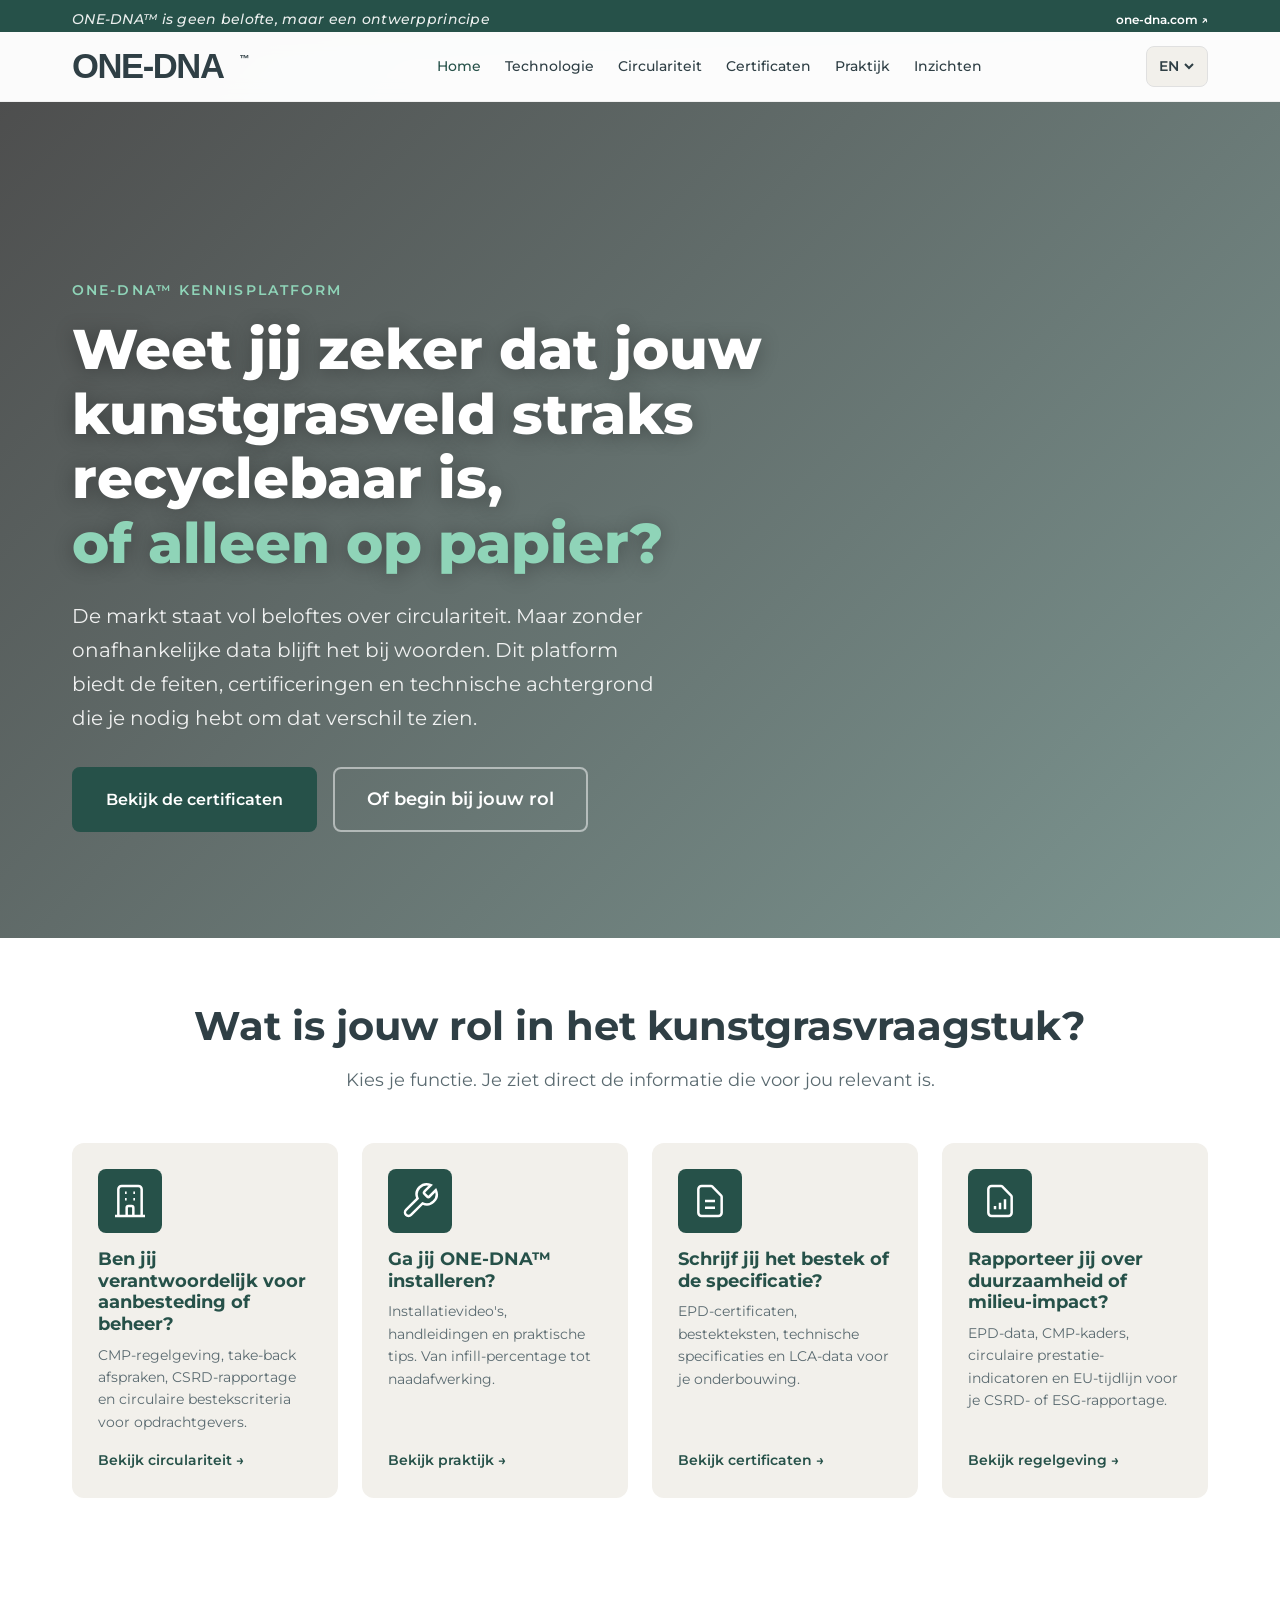
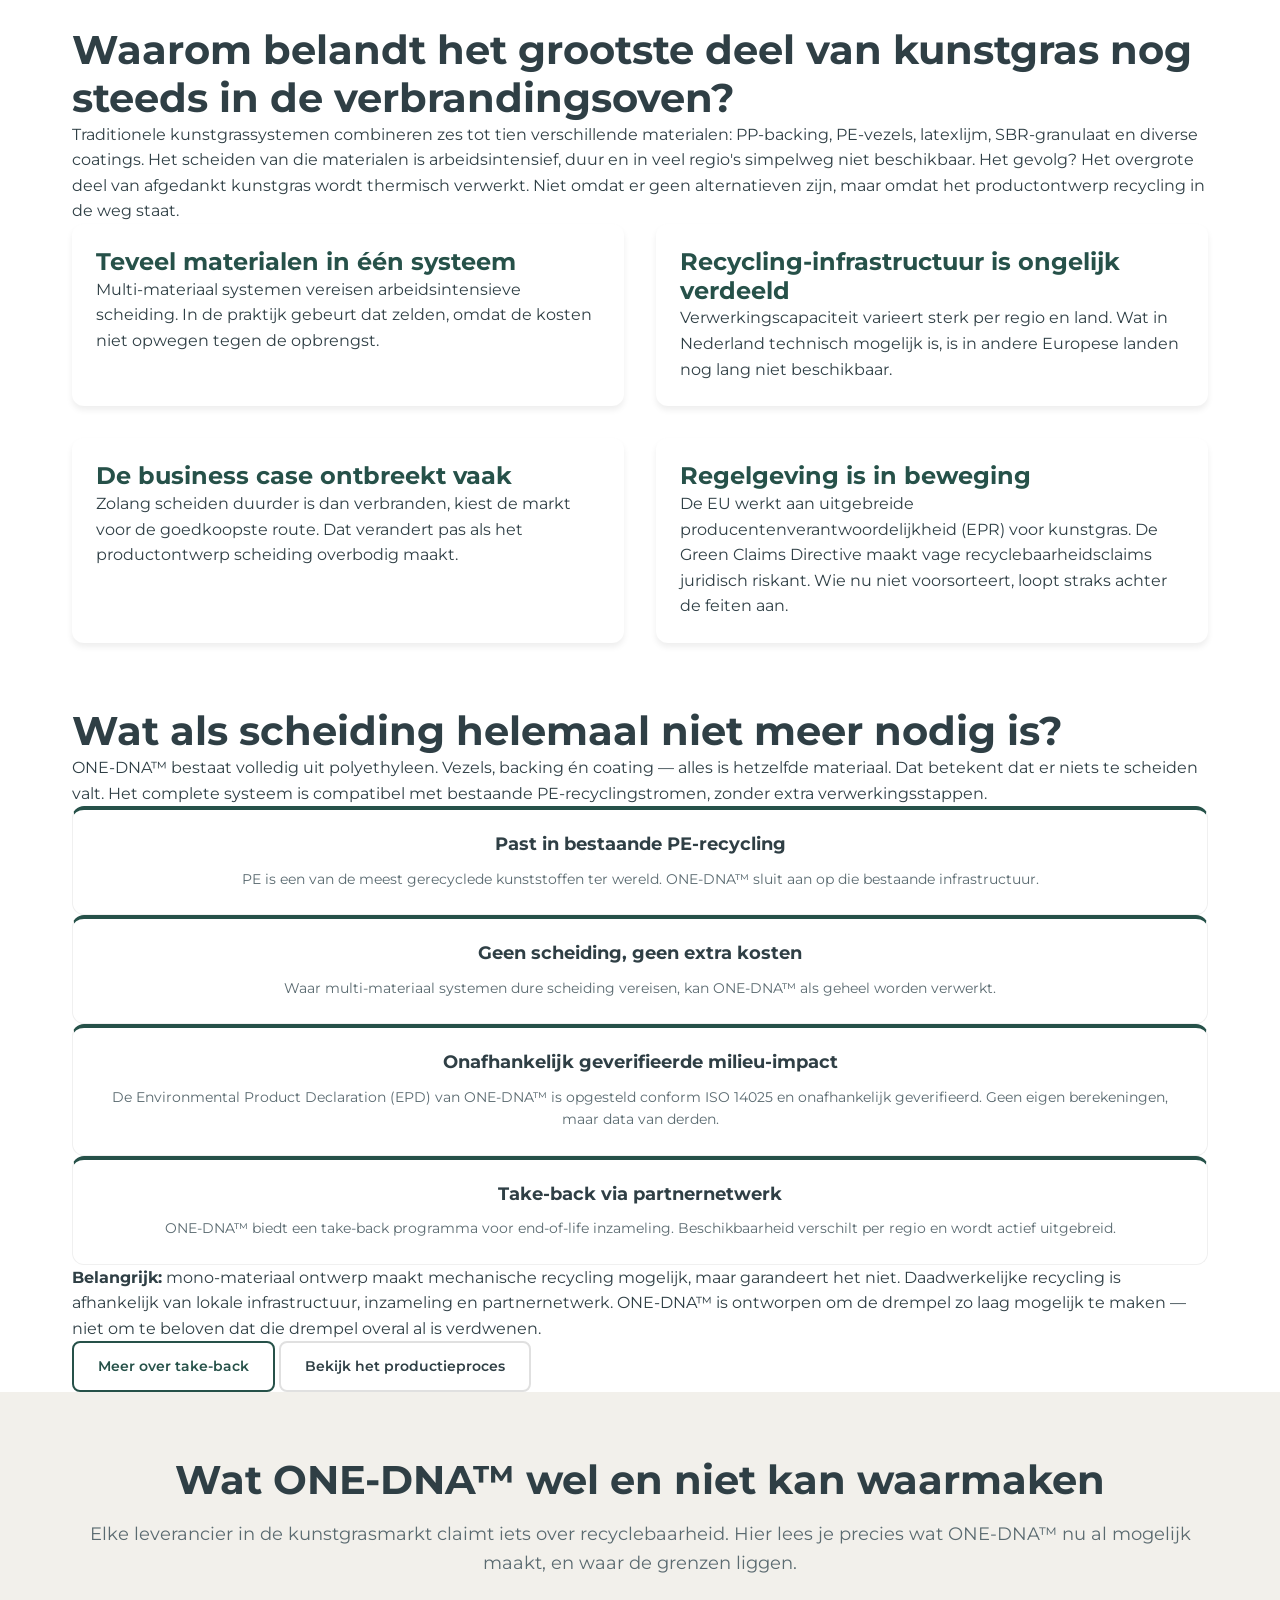
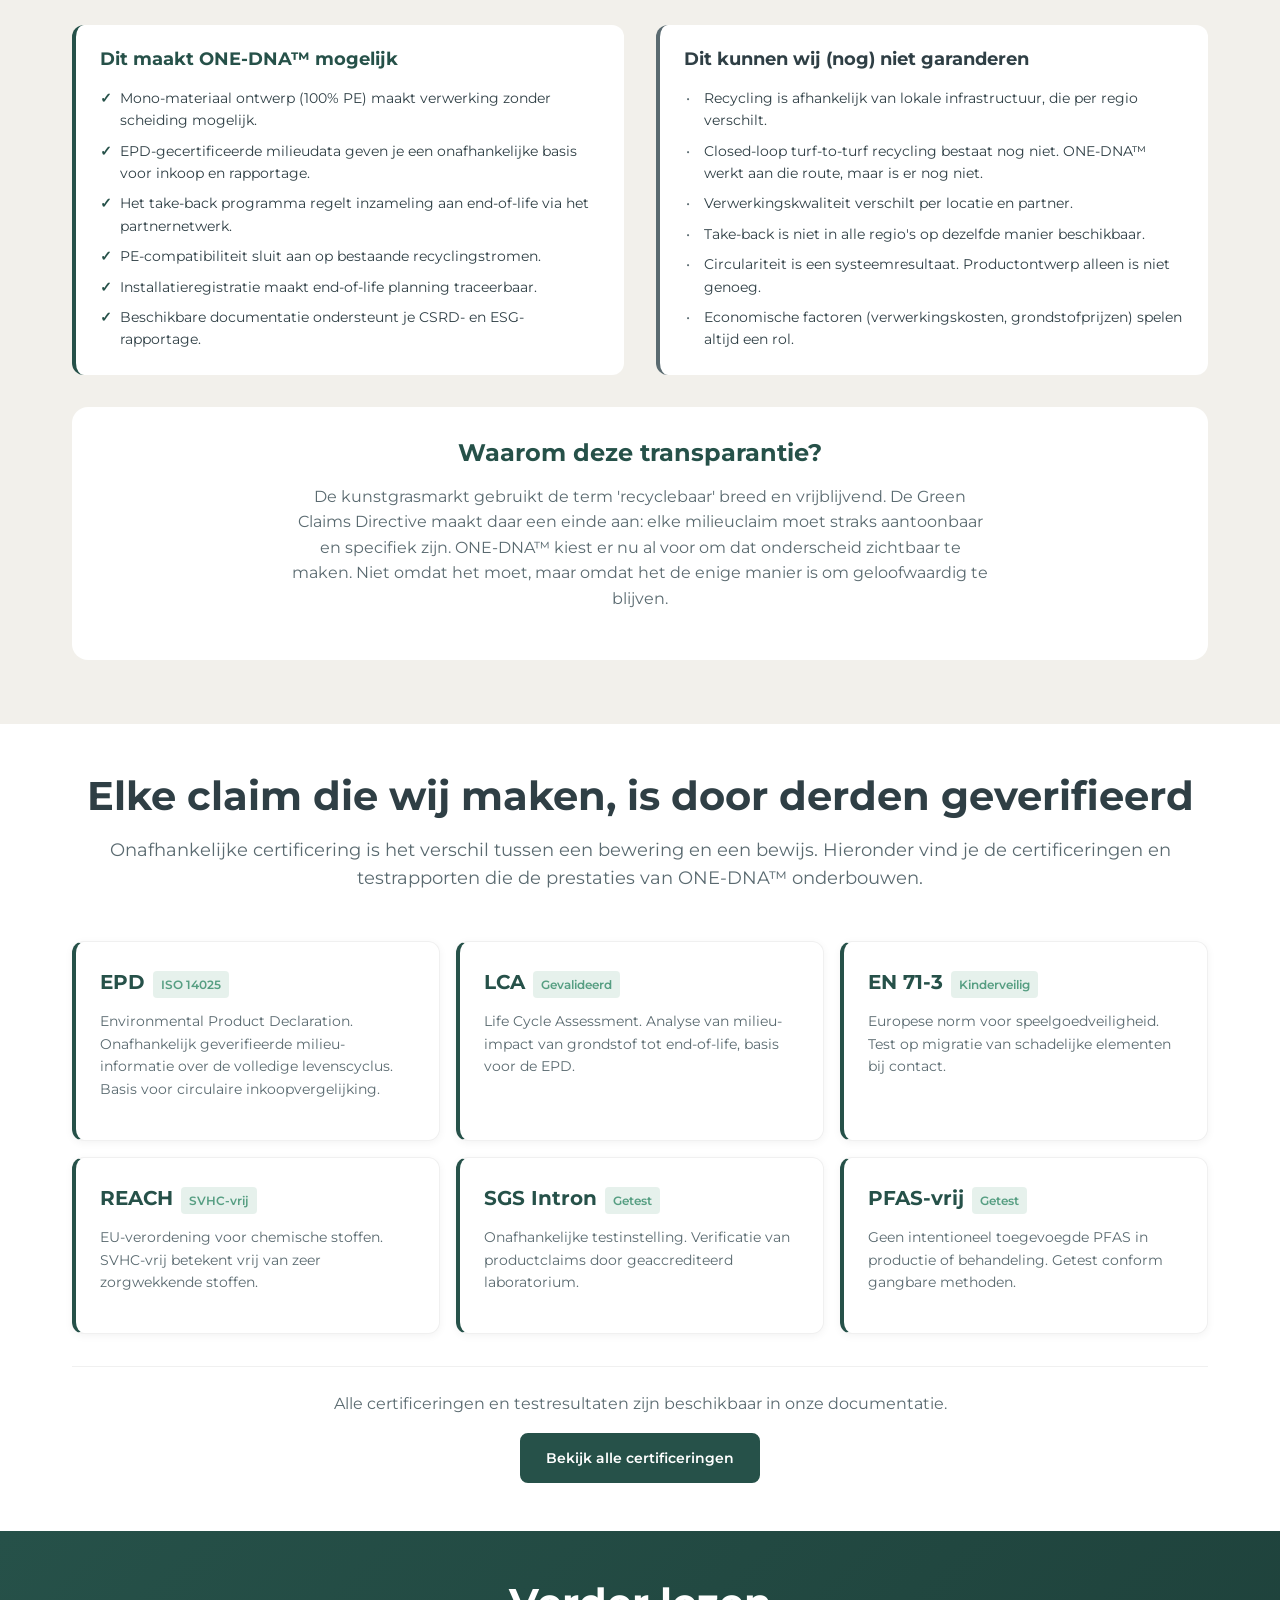
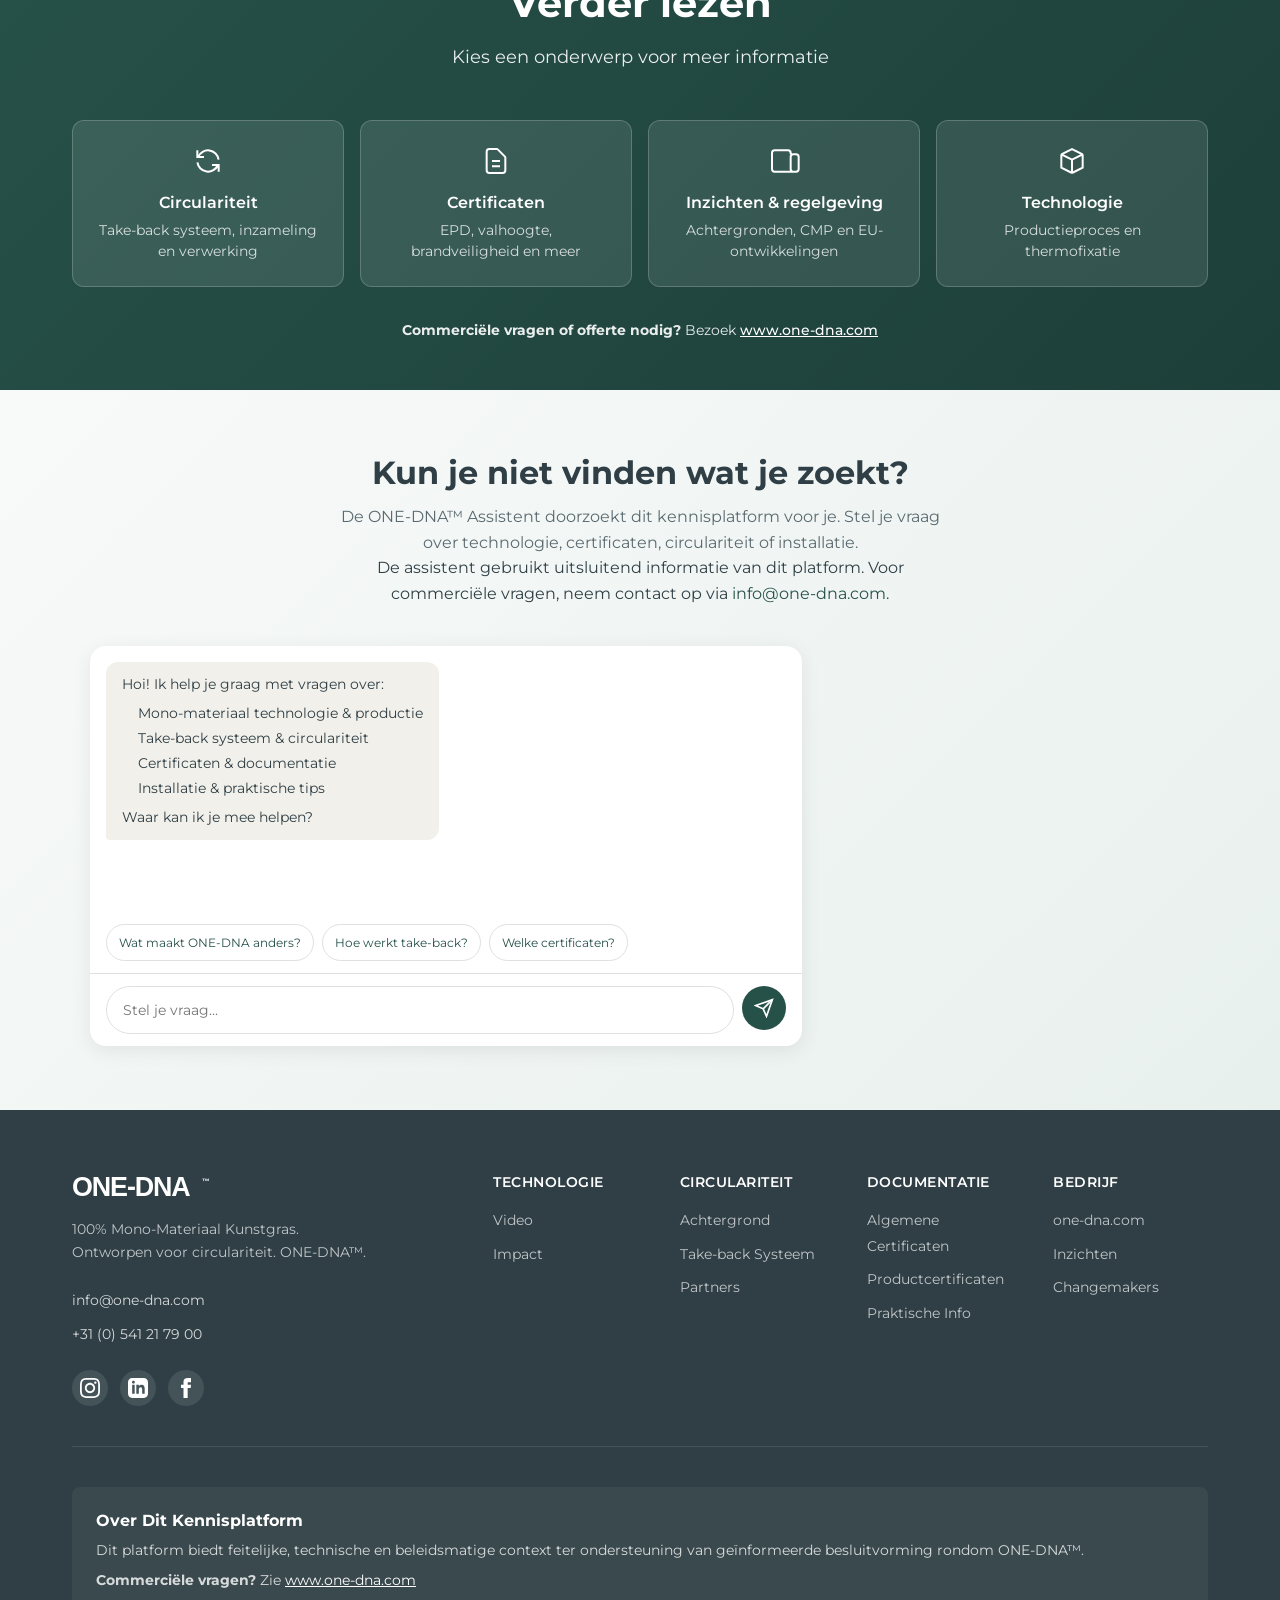
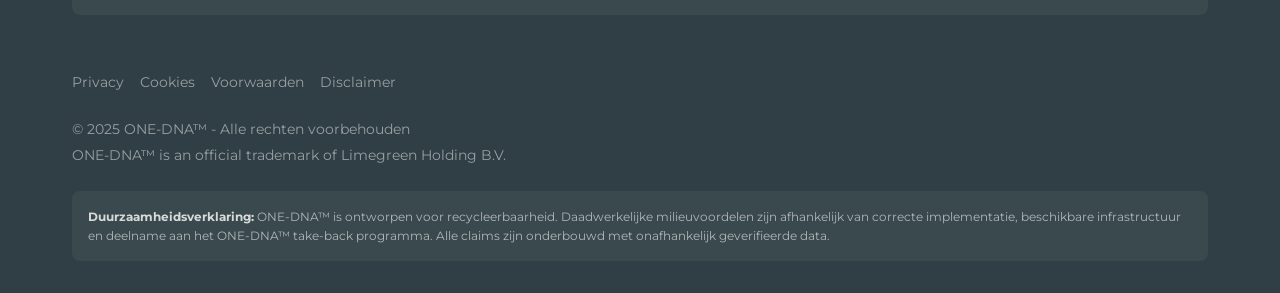
==== index.html @ d6902244 "Complete homepage restructure with Why-How-What flow and copy updates Opdracht 1 - Topbar & Footer: " ====
<!DOCTYPE html>
<html lang="nl">
<head>
    <meta charset="UTF-8">
    <meta name="viewport" content="width=device-width, initial-scale=1.0">

    <!-- Security Headers -->
    <meta http-equiv="X-Content-Type-Options" content="nosniff">
    <meta http-equiv="X-Frame-Options" content="SAMEORIGIN">
    <meta http-equiv="X-XSS-Protection" content="1; mode=block">

    <!-- SEO Meta Tags -->
    <meta name="description" content="Kennisplatform over circulair kunstgras. Feiten over recyclebaarheid, take-back systemen, EPD-certificering en EU-regelgeving voor professionals.">
    <meta name="keywords" content="ONE-DNA, kunstgras recycling, mono-materiaal, circulaire economie, EPD certificering, take-back systeem, kunstgras end-of-life, CSRD rapportage">
    <meta name="author" content="ONE-DNA™">
    <meta name="robots" content="index, follow">

    <!-- Canonical & Language -->
    <link rel="canonical" href="https://support.one-dna.com/">
    <link rel="alternate" href="https://www.one-dna.com" hreflang="x-default">
    <link rel="alternate" hreflang="nl" href="https://support.one-dna.com/">

    <title>ONE-DNA™ Kennisplatform | Feiten over circulair kunstgras</title>

    <!-- Open Graph -->
    <meta property="og:type" content="website">
    <meta property="og:url" content="https://support.one-dna.com/">
    <meta property="og:title" content="ONE-DNA™ Kennisplatform | Feiten over circulair kunstgras">
    <meta property="og:description" content="Weet jij zeker dat jouw kunstgrasveld straks recyclebaar is? Feiten, certificeringen en technische achtergrond voor professionals.">
    <meta property="og:site_name" content="ONE-DNA™ Kennisplatform">

    <!-- Fonts -->
    <link rel="preconnect" href="https://fonts.googleapis.com">
    <link rel="preconnect" href="https://fonts.gstatic.com" crossorigin>
    <link href="https://fonts.googleapis.com/css2?family=Montserrat:wght@400;500;600;700;800&display=swap" rel="stylesheet">

    <!-- Styles -->
    <link rel="stylesheet" href="css/style.css">

    <!-- Schema.org - Knowledge Platform -->
    <script type="application/ld+json">
    {
        "@context": "https://schema.org",
        "@type": "WebSite",
        "name": "ONE-DNA™ Kennisplatform",
        "alternateName": "ONE-DNA Knowledge Platform",
        "url": "https://support.one-dna.com",
        "description": "Kennisplatform over circulair kunstgras. Feiten over recyclebaarheid, take-back en certificering voor professionals.",
        "publisher": {
            "@type": "Organization",
            "name": "ONE-DNA™",
            "url": "https://www.one-dna.com"
        }
    }
    </script>
</head>
<body>
    <!-- Skip Link -->
    <a href="#main-content" class="skip-link">Ga naar hoofdinhoud</a>

    <!-- Top Bar - Brand Statement -->
    <div class="top-bar">
        <div class="container">
            <div class="top-bar__items">
                <span class="top-bar__item top-bar__item--statement">ONE-DNA™ is geen belofte, maar een ontwerpprincipe</span>
            </div>
            <div class="top-bar__contact">
                <a href="https://www.one-dna.com" target="_blank" rel="noopener">one-dna.com ↗</a>
            </div>
        </div>
    </div>

    <!-- Header -->
    <header class="header" role="banner">
        <nav class="nav container" role="navigation" aria-label="Hoofdnavigatie">
            <div class="nav__logo">
                <a href="index.html" class="logo-link" title="ONE-DNA™ Home">
                    <img src="assets/images/one-dna-logo-dark.svg" alt="ONE-DNA™" class="logo-img" width="160" height="36">
                </a>
            </div>

            <ul class="nav__menu" id="main-nav">
                <li class="nav__item">
                    <a href="index.html" class="nav__link active">Home</a>
                </li>
                <li class="nav__item">
                    <a href="products.html" class="nav__link">Technologie</a>
                </li>
                <li class="nav__item nav__item--dropdown">
                    <a href="circularity.html" class="nav__link">Circulariteit</a>
                    <div class="nav__dropdown">
                        <a href="circularity.html#context" class="nav__dropdown-item">Achtergrond</a>
                        <a href="circularity.html#take-back" class="nav__dropdown-item">Take-back Systeem</a>
                        <a href="circularity.html#partners" class="nav__dropdown-item">Partners</a>
                    </div>
                </li>
                <li class="nav__item nav__item--dropdown">
                    <a href="documentation.html" class="nav__link">Certificaten</a>
                    <div class="nav__dropdown">
                        <a href="documentation.html#algemeen" class="nav__dropdown-item">Algemene Certificaten</a>
                        <a href="documentation.html#product" class="nav__dropdown-item">Productcertificaten</a>
                    </div>
                </li>
                <li class="nav__item">
                    <a href="praktijk.html" class="nav__link">Praktijk</a>
                </li>
                <li class="nav__item">
                    <a href="blog.html" class="nav__link">Inzichten</a>
                </li>
            </ul>

            <div class="nav__actions">
                <div class="lang-dropdown">
                    <button class="lang-toggle" onclick="toggleLangDropdown()" aria-label="Kies taal" aria-expanded="false">
                        <span id="currentLang">NL</span>
                        <svg width="12" height="12" viewBox="0 0 12 12" aria-hidden="true">
                            <path d="M2 4L6 8L10 4" stroke="currentColor" stroke-width="2" fill="none"/>
                        </svg>
                    </button>
                    <div class="lang-menu" role="menu">
                        <button onclick="changeLanguage('nl')" role="menuitem">Nederlands</button>
                        <button onclick="changeLanguage('en')" role="menuitem">English</button>
                        <button onclick="changeLanguage('de')" role="menuitem">Deutsch</button>
                    </div>
                </div>
                <button class="nav__toggle" onclick="toggleMobileMenu()" aria-label="Menu openen">
                    <span></span><span></span><span></span>
                </button>
            </div>
        </nav>
    </header>

    <!-- Mobile Navigation -->
    <div class="mobile-nav" id="mobile-nav" aria-hidden="true">
        <div class="mobile-nav__content">
            <ul class="mobile-nav__menu">
                <li><a href="index.html">Home</a></li>
                <li><a href="products.html">Technologie</a></li>
                <li class="mobile-nav__group">
                    <span class="mobile-nav__label">Circulariteit</span>
                    <ul>
                        <li><a href="circularity.html#context">Achtergrond</a></li>
                        <li><a href="circularity.html#take-back">Take-back Systeem</a></li>
                        <li><a href="circularity.html#partners">Partners</a></li>
                    </ul>
                </li>
                <li class="mobile-nav__group">
                    <span class="mobile-nav__label">Certificaten</span>
                    <ul>
                        <li><a href="documentation.html#algemeen">Algemene Certificaten</a></li>
                        <li><a href="documentation.html#product">Productcertificaten</a></li>
                    </ul>
                </li>
                <li><a href="praktijk.html">Praktijk</a></li>
                <li><a href="blog.html">Inzichten</a></li>
            </ul>
            <div class="mobile-nav__cta">
                <a href="https://www.one-dna.com" target="_blank" rel="noopener" class="btn btn-secondary btn-block">Commerciële site ↗</a>
            </div>
        </div>
    </div>

    <main id="main-content" role="main">

        <!-- 1. HERO: Probleemstelling en urgentie -->
        <section class="video-hero" aria-labelledby="hero-title">
            <div class="video-hero__background">
                <video id="heroVideo" autoplay muted loop playsinline preload="auto" class="video-hero__video" poster="https://air-prod.imgix.net/0e646998-67b3-427c-9cbc-d44126286c38/thumbnail.jpg">
                    <source src="assets/video/header-video.mp4" type="video/mp4">
                </video>
                <div class="video-hero__overlay"></div>
            </div>
            <div class="container">
                <div class="video-hero__content">
                    <p class="video-hero__overtitle">ONE-DNA™ Kennisplatform</p>
                    <h1 id="hero-title" class="video-hero__title">
                        Weet jij zeker dat jouw kunstgrasveld straks recyclebaar is,<br>
                        <span class="highlight">of alleen op papier?</span>
                    </h1>
                    <p class="video-hero__lead">
                        De markt staat vol beloftes over circulariteit. Maar zonder onafhankelijke data blijft het bij woorden.
                        Dit platform biedt de feiten, certificeringen en technische achtergrond die je nodig hebt om dat verschil te zien.
                    </p>
                    <div class="video-hero__cta">
                        <a href="documentation.html" class="btn btn-primary btn-lg">Bekijk de certificaten</a>
                        <a href="#roles" class="btn btn-outline-light btn-lg">Of begin bij jouw rol</a>
                    </div>
                </div>
            </div>
        </section>

        <!-- 2. ROLKEUZE: Herkenning -->
        <section class="start-here-section" id="roles" aria-labelledby="roles-title">
            <div class="container">
                <h2 id="roles-title" class="section-title">Wat is jouw rol in het kunstgrasvraagstuk?</h2>
                <p class="section-subtitle">Kies je functie. Je ziet direct de informatie die voor jou relevant is.</p>

                <div class="start-here-grid">
                    <a href="circularity.html" class="start-here-card">
                        <div class="start-here-card__icon">
                            <svg width="40" height="40" viewBox="0 0 24 24" fill="none" stroke="currentColor" stroke-width="1.5">
                                <path d="M19 21V5a2 2 0 00-2-2H7a2 2 0 00-2 2v16m14 0h2m-2 0h-5m-9 0H3m2 0h5M9 7h1m-1 4h1m4-4h1m-1 4h1m-5 10v-5a1 1 0 011-1h2a1 1 0 011 1v5m-4 0h4"/>
                            </svg>
                        </div>
                        <h3>Ben jij verantwoordelijk voor aanbesteding of beheer?</h3>
                        <p>CMP-regelgeving, take-back afspraken, CSRD-rapportage en circulaire bestekscriteria voor opdrachtgevers.</p>
                        <span class="start-here-card__link">Bekijk circulariteit →</span>
                    </a>

                    <a href="praktijk.html" class="start-here-card">
                        <div class="start-here-card__icon">
                            <svg width="40" height="40" viewBox="0 0 24 24" fill="none" stroke="currentColor" stroke-width="1.5">
                                <path d="M14.7 6.3a1 1 0 000 1.4l1.6 1.6a1 1 0 001.4 0l3.77-3.77a6 6 0 01-7.94 7.94l-6.91 6.91a2.12 2.12 0 01-3-3l6.91-6.91a6 6 0 017.94-7.94l-3.76 3.76z"/>
                            </svg>
                        </div>
                        <h3>Ga jij ONE-DNA™ installeren?</h3>
                        <p>Installatievideo's, handleidingen en praktische tips. Van infill-percentage tot naadafwerking.</p>
                        <span class="start-here-card__link">Bekijk praktijk →</span>
                    </a>

                    <a href="documentation.html" class="start-here-card">
                        <div class="start-here-card__icon">
                            <svg width="40" height="40" viewBox="0 0 24 24" fill="none" stroke="currentColor" stroke-width="1.5">
                                <path d="M9 12h6m-6 4h6m2 5H7a2 2 0 01-2-2V5a2 2 0 012-2h5.586a1 1 0 01.707.293l5.414 5.414a1 1 0 01.293.707V19a2 2 0 01-2 2z"/>
                            </svg>
                        </div>
                        <h3>Schrijf jij het bestek of de specificatie?</h3>
                        <p>EPD-certificaten, bestekteksten, technische specificaties en LCA-data voor je onderbouwing.</p>
                        <span class="start-here-card__link">Bekijk certificaten →</span>
                    </a>

                    <a href="blog.html#cmp" class="start-here-card">
                        <div class="start-here-card__icon">
                            <svg width="40" height="40" viewBox="0 0 24 24" fill="none" stroke="currentColor" stroke-width="1.5">
                                <path d="M9 17v-2m3 2v-4m3 4v-6m2 10H7a2 2 0 01-2-2V5a2 2 0 012-2h5.586a1 1 0 01.707.293l5.414 5.414a1 1 0 01.293.707V19a2 2 0 01-2 2z"/>
                            </svg>
                        </div>
                        <h3>Rapporteer jij over duurzaamheid of milieu-impact?</h3>
                        <p>EPD-data, CMP-kaders, circulaire prestatie-indicatoren en EU-tijdlijn voor je CSRD- of ESG-rapportage.</p>
                        <span class="start-here-card__link">Bekijk regelgeving →</span>
                    </a>
                </div>
            </div>
        </section>

        <!-- 3. PROBLEEM: Waarom recyclebaarheid complex is -->
        <section id="problem" class="complexity-section" aria-labelledby="problem-title">
            <div class="container">
                <div class="complexity-section__intro">
                    <h2 id="problem-title">Waarom belandt het grootste deel van kunstgras nog steeds in de verbrandingsoven?</h2>
                    <p class="complexity-section__lead">
                        Traditionele kunstgrassystemen combineren zes tot tien verschillende materialen: PP-backing, PE-vezels,
                        latexlijm, SBR-granulaat en diverse coatings. Het scheiden van die materialen is arbeidsintensief, duur
                        en in veel regio's simpelweg niet beschikbaar. Het gevolg? Het overgrote deel van afgedankt kunstgras
                        wordt thermisch verwerkt. Niet omdat er geen alternatieven zijn, maar omdat het productontwerp recycling in de weg staat.
                    </p>
                </div>

                <div class="complexity-section__grid">
                    <div class="complexity-card">
                        <h3>Teveel materialen in één systeem</h3>
                        <p>Multi-materiaal systemen vereisen arbeidsintensieve scheiding. In de praktijk gebeurt dat zelden, omdat de kosten niet opwegen tegen de opbrengst.</p>
                    </div>

                    <div class="complexity-card">
                        <h3>Recycling-infrastructuur is ongelijk verdeeld</h3>
                        <p>Verwerkingscapaciteit varieert sterk per regio en land. Wat in Nederland technisch mogelijk is, is in andere Europese landen nog lang niet beschikbaar.</p>
                    </div>

                    <div class="complexity-card">
                        <h3>De business case ontbreekt vaak</h3>
                        <p>Zolang scheiden duurder is dan verbranden, kiest de markt voor de goedkoopste route. Dat verandert pas als het productontwerp scheiding overbodig maakt.</p>
                    </div>

                    <div class="complexity-card">
                        <h3>Regelgeving is in beweging</h3>
                        <p>De EU werkt aan uitgebreide producentenverantwoordelijkheid (EPR) voor kunstgras. De Green Claims Directive maakt vage recyclebaarheids­claims juridisch riskant. Wie nu niet voorsorteert, loopt straks achter de feiten aan.</p>
                    </div>
                </div>
            </div>
        </section>

        <!-- 4. OPLOSSING: Mono-materiaal -->
        <section id="solution" class="solution-section" aria-labelledby="solution-title">
            <div class="container">
                <div class="solution-section__intro">
                    <h2 id="solution-title">Wat als scheiding helemaal niet meer nodig is?</h2>
                    <p class="solution-section__lead">
                        ONE-DNA™ bestaat volledig uit polyethyleen. Vezels, backing én coating — alles is hetzelfde materiaal.
                        Dat betekent dat er niets te scheiden valt. Het complete systeem is compatibel met bestaande PE-recyclingstromen,
                        zonder extra verwerkingsstappen.
                    </p>
                </div>

                <div class="solution-section__grid">
                    <div class="solution-card">
                        <h3>Past in bestaande PE-recycling</h3>
                        <p>PE is een van de meest gerecyclede kunststoffen ter wereld. ONE-DNA™ sluit aan op die bestaande infrastructuur.</p>
                    </div>

                    <div class="solution-card">
                        <h3>Geen scheiding, geen extra kosten</h3>
                        <p>Waar multi-materiaal systemen dure scheiding vereisen, kan ONE-DNA™ als geheel worden verwerkt.</p>
                    </div>

                    <div class="solution-card">
                        <h3>Onafhankelijk geverifieerde milieu-impact</h3>
                        <p>De Environmental Product Declaration (EPD) van ONE-DNA™ is opgesteld conform ISO 14025 en onafhankelijk geverifieerd. Geen eigen berekeningen, maar data van derden.</p>
                    </div>

                    <div class="solution-card">
                        <h3>Take-back via partnernetwerk</h3>
                        <p>ONE-DNA™ biedt een take-back programma voor end-of-life inzameling. Beschikbaarheid verschilt per regio en wordt actief uitgebreid.</p>
                    </div>
                </div>

                <div class="solution-section__note">
                    <p>
                        <strong>Belangrijk:</strong> mono-materiaal ontwerp maakt mechanische recycling mogelijk, maar garandeert het niet.
                        Daadwerkelijke recycling is afhankelijk van lokale infrastructuur, inzameling en partnernetwerk. ONE-DNA™ is ontworpen
                        om de drempel zo laag mogelijk te maken — niet om te beloven dat die drempel overal al is verdwenen.
                    </p>
                </div>

                <div class="solution-section__cta">
                    <a href="circularity.html" class="btn btn-secondary">Meer over take-back</a>
                    <a href="products.html" class="btn btn-outline">Bekijk het productieproces</a>
                </div>
            </div>
        </section>

        <!-- 5. TRANSPARANTIE: Wat wel en niet kan -->
        <section class="evidence-section" aria-labelledby="evidence-title">
            <div class="container">
                <h2 id="evidence-title" class="section-title">Wat ONE-DNA™ wel en niet kan waarmaken</h2>
                <p class="section-subtitle">Elke leverancier in de kunstgrasmarkt claimt iets over recyclebaarheid. Hier lees je precies wat ONE-DNA™ nu al mogelijk maakt, en waar de grenzen liggen.</p>

                <div class="evidence-grid">
                    <div class="evidence-card evidence-card--enables">
                        <h3>Dit maakt ONE-DNA™ mogelijk</h3>
                        <ul>
                            <li>Mono-materiaal ontwerp (100% PE) maakt verwerking zonder scheiding mogelijk.</li>
                            <li>EPD-gecertificeerde milieudata geven je een onafhankelijke basis voor inkoop en rapportage.</li>
                            <li>Het take-back programma regelt inzameling aan end-of-life via het partnernetwerk.</li>
                            <li>PE-compatibiliteit sluit aan op bestaande recyclingstromen.</li>
                            <li>Installatieregistratie maakt end-of-life planning traceerbaar.</li>
                            <li>Beschikbare documentatie ondersteunt je CSRD- en ESG-rapportage.</li>
                        </ul>
                    </div>

                    <div class="evidence-card evidence-card--limitations">
                        <h3>Dit kunnen wij (nog) niet garanderen</h3>
                        <ul>
                            <li>Recycling is afhankelijk van lokale infrastructuur, die per regio verschilt.</li>
                            <li>Closed-loop turf-to-turf recycling bestaat nog niet. ONE-DNA™ werkt aan die route, maar is er nog niet.</li>
                            <li>Verwerkingskwaliteit verschilt per locatie en partner.</li>
                            <li>Take-back is niet in alle regio's op dezelfde manier beschikbaar.</li>
                            <li>Circulariteit is een systeemresultaat. Productontwerp alleen is niet genoeg.</li>
                            <li>Economische factoren (verwerkingskosten, grondstofprijzen) spelen altijd een rol.</li>
                        </ul>
                    </div>
                </div>

                <div class="evidence-statement">
                    <h3>Waarom deze transparantie?</h3>
                    <p>
                        De kunstgrasmarkt gebruikt de term 'recyclebaar' breed en vrijblijvend. De Green Claims Directive maakt daar een einde aan:
                        elke milieuclaim moet straks aantoonbaar en specifiek zijn. ONE-DNA™ kiest er nu al voor om dat onderscheid zichtbaar te maken.
                        Niet omdat het moet, maar omdat het de enige manier is om geloofwaardig te blijven.
                    </p>
                </div>
            </div>
        </section>

        <!-- 6. CERTIFICERINGEN: Bewijs -->
        <section class="certs-section" id="certificering">
            <div class="container">
                <h2 class="section-title">Elke claim die wij maken, is door derden geverifieerd</h2>
                <p class="section-subtitle">Onafhankelijke certificering is het verschil tussen een bewering en een bewijs. Hieronder vind je de certificeringen en testrapporten die de prestaties van ONE-DNA™ onderbouwen.</p>

                <div class="certs-cards">
                    <div class="cert-card">
                        <div class="cert-card__header">
                            <strong class="cert-card__title">EPD</strong>
                            <span class="cert-card__standard">ISO 14025</span>
                        </div>
                        <p class="cert-card__description">
                            Environmental Product Declaration. Onafhankelijk geverifieerde milieu-informatie over de volledige levenscyclus. Basis voor circulaire inkoopvergelijking.
                        </p>
                    </div>

                    <div class="cert-card">
                        <div class="cert-card__header">
                            <strong class="cert-card__title">LCA</strong>
                            <span class="cert-card__standard">Gevalideerd</span>
                        </div>
                        <p class="cert-card__description">
                            Life Cycle Assessment. Analyse van milieu-impact van grondstof tot end-of-life, basis voor de EPD.
                        </p>
                    </div>

                    <div class="cert-card">
                        <div class="cert-card__header">
                            <strong class="cert-card__title">EN 71-3</strong>
                            <span class="cert-card__standard">Kinderveilig</span>
                        </div>
                        <p class="cert-card__description">
                            Europese norm voor speelgoedveiligheid. Test op migratie van schadelijke elementen bij contact.
                        </p>
                    </div>

                    <div class="cert-card">
                        <div class="cert-card__header">
                            <strong class="cert-card__title">REACH</strong>
                            <span class="cert-card__standard">SVHC-vrij</span>
                        </div>
                        <p class="cert-card__description">
                            EU-verordening voor chemische stoffen. SVHC-vrij betekent vrij van zeer zorgwekkende stoffen.
                        </p>
                    </div>

                    <div class="cert-card">
                        <div class="cert-card__header">
                            <strong class="cert-card__title">SGS Intron</strong>
                            <span class="cert-card__standard">Getest</span>
                        </div>
                        <p class="cert-card__description">
                            Onafhankelijke testinstelling. Verificatie van productclaims door geaccrediteerd laboratorium.
                        </p>
                    </div>

                    <div class="cert-card">
                        <div class="cert-card__header">
                            <strong class="cert-card__title">PFAS-vrij</strong>
                            <span class="cert-card__standard">Getest</span>
                        </div>
                        <p class="cert-card__description">
                            Geen intentioneel toegevoegde PFAS in productie of behandeling. Getest conform gangbare methoden.
                        </p>
                    </div>
                </div>

                <div class="certs-cta">
                    <p>Alle certificeringen en testresultaten zijn beschikbaar in onze documentatie.</p>
                    <a href="documentation.html" class="btn btn-primary">Bekijk alle certificeringen</a>
                </div>
            </div>
        </section>

        <!-- 7. VERDIEPING -->
        <section class="explore-section" aria-labelledby="explore-title">
            <div class="container">
                <h2 id="explore-title" class="section-title">Verder lezen</h2>
                <p class="section-subtitle">Kies een onderwerp voor meer informatie</p>

                <div class="explore-grid">
                    <a href="circularity.html" class="explore-card">
                        <div class="explore-card__icon">
                            <svg width="32" height="32" viewBox="0 0 24 24" fill="none" stroke="currentColor" stroke-width="1.5">
                                <path d="M4 4v5h.582m15.356 2A8.001 8.001 0 004.582 9m0 0H9m11 11v-5h-.581m0 0a8.003 8.003 0 01-15.357-2m15.357 2H15"/>
                            </svg>
                        </div>
                        <h3>Circulariteit</h3>
                        <p>Take-back systeem, inzameling en verwerking</p>
                    </a>

                    <a href="documentation.html" class="explore-card">
                        <div class="explore-card__icon">
                            <svg width="32" height="32" viewBox="0 0 24 24" fill="none" stroke="currentColor" stroke-width="1.5">
                                <path d="M9 12h6m-6 4h6m2 5H7a2 2 0 01-2-2V5a2 2 0 012-2h5.586a1 1 0 01.707.293l5.414 5.414a1 1 0 01.293.707V19a2 2 0 01-2 2z"/>
                            </svg>
                        </div>
                        <h3>Certificaten</h3>
                        <p>EPD, valhoogte, brandveiligheid en meer</p>
                    </a>

                    <a href="blog.html" class="explore-card">
                        <div class="explore-card__icon">
                            <svg width="32" height="32" viewBox="0 0 24 24" fill="none" stroke="currentColor" stroke-width="1.5">
                                <path d="M19 20H5a2 2 0 01-2-2V6a2 2 0 012-2h10a2 2 0 012 2v1m2 13a2 2 0 01-2-2V9a2 2 0 012-2h2a2 2 0 012 2v9a2 2 0 01-2 2h-2z"/>
                            </svg>
                        </div>
                        <h3>Inzichten & regelgeving</h3>
                        <p>Achtergronden, CMP en EU-ontwikkelingen</p>
                    </a>

                    <a href="products.html" class="explore-card">
                        <div class="explore-card__icon">
                            <svg width="32" height="32" viewBox="0 0 24 24" fill="none" stroke="currentColor" stroke-width="1.5">
                                <path d="M20 7l-8-4-8 4m16 0l-8 4m8-4v10l-8 4m0-10L4 7m8 4v10M4 7v10l8 4"/>
                            </svg>
                        </div>
                        <h3>Technologie</h3>
                        <p>Productieproces en thermofixatie</p>
                    </a>
                </div>

                <div class="explore-commercial">
                    <p>
                        <strong>Commerciële vragen of offerte nodig?</strong>
                        Bezoek <a href="https://www.one-dna.com" target="_blank" rel="noopener">www.one-dna.com</a>
                    </p>
                </div>
            </div>
        </section>

        <!-- 8. AI ASSISTENT (onderaan) -->
        <section class="chat-section" id="assistant" aria-labelledby="chat-title">
            <div class="container">
                <div class="chat-section__header">
                    <h2 id="chat-title">Kun je niet vinden wat je zoekt?</h2>
                    <p class="chat-section__lead">
                        De ONE-DNA™ Assistent doorzoekt dit kennisplatform voor je.
                        Stel je vraag over technologie, certificaten, circulariteit of installatie.
                    </p>
                    <p class="chat-section__note">
                        De assistent gebruikt uitsluitend informatie van dit platform. Voor commerciële vragen, neem contact op via <a href="mailto:info@one-dna.com">info@one-dna.com</a>.
                    </p>
                </div>

                <div class="chat-inline">
                    <div class="chat-inline__window">
                        <div class="chat-messages" id="chatMessages">
                            <div class="chat-message chat-message--bot">
                                <div class="chat-message__content">
                                    <p>Hoi! Ik help je graag met vragen over:</p>
                                    <ul>
                                        <li>Mono-materiaal technologie & productie</li>
                                        <li>Take-back systeem & circulariteit</li>
                                        <li>Certificaten & documentatie</li>
                                        <li>Installatie & praktische tips</li>
                                    </ul>
                                    <p>Waar kan ik je mee helpen?</p>
                                </div>
                            </div>
                        </div>

                        <div class="chat-suggestions" id="chatSuggestions">
                            <button class="chat-suggestion" onclick="sendSuggestion('Wat maakt ONE-DNA anders dan traditioneel kunstgras?')">Wat maakt ONE-DNA anders?</button>
                            <button class="chat-suggestion" onclick="sendSuggestion('Hoe werkt het take-back systeem?')">Hoe werkt take-back?</button>
                            <button class="chat-suggestion" onclick="sendSuggestion('Welke certificaten zijn beschikbaar?')">Welke certificaten?</button>
                        </div>

                        <form class="chat-input" id="chatForm">
                            <input
                                type="text"
                                id="chatInput"
                                placeholder="Stel je vraag..."
                                autocomplete="off"
                                aria-label="Chat bericht"
                            >
                            <button type="submit" class="chat-input__send" aria-label="Verstuur bericht">
                                <svg width="20" height="20" viewBox="0 0 24 24" fill="none" stroke="currentColor" stroke-width="2">
                                    <line x1="22" y1="2" x2="11" y2="13"/>
                                    <polygon points="22 2 15 22 11 13 2 9 22 2"/>
                                </svg>
                            </button>
                        </form>
                    </div>
                </div>
            </div>
        </section>

    </main>

    <!-- FOOTER -->
    <footer class="footer" role="contentinfo">
        <div class="container">
            <!-- Footer Main -->
            <div class="footer__main">
                <!-- Brand -->
                <div class="footer__brand">
                    <img src="assets/images/one-dna-logo-white.svg" alt="ONE-DNA™" class="footer__logo" width="140" height="32">
                    <p class="footer__tagline">100% Mono-Materiaal Kunstgras.<br>Ontworpen voor circulariteit. ONE-DNA™.</p>

                    <!-- Contact -->
                    <div class="footer__contact">
                        <p><a href="mailto:info@one-dna.com">info@one-dna.com</a></p>
                        <p><a href="tel:+31541217900">+31 (0) 541 21 79 00</a></p>
                    </div>

                    <!-- Social -->
                    <div class="footer__social">
                        <a href="https://www.instagram.com/onednaartificialgrass/" target="_blank" rel="noopener" aria-label="Instagram">
                            <svg width="20" height="20" viewBox="0 0 24 24" fill="currentColor"><path d="M12 2.163c3.204 0 3.584.012 4.85.07 3.252.148 4.771 1.691 4.919 4.919.058 1.265.069 1.645.069 4.849 0 3.205-.012 3.584-.069 4.849-.149 3.225-1.664 4.771-4.919 4.919-1.266.058-1.644.07-4.85.07-3.204 0-3.584-.012-4.849-.07-3.26-.149-4.771-1.699-4.919-4.92-.058-1.265-.07-1.644-.07-4.849 0-3.204.013-3.583.07-4.849.149-3.227 1.664-4.771 4.919-4.919 1.266-.057 1.645-.069 4.849-.069zm0-2.163c-3.259 0-3.667.014-4.947.072-4.358.2-6.78 2.618-6.98 6.98-.059 1.281-.073 1.689-.073 4.948 0 3.259.014 3.668.072 4.948.2 4.358 2.618 6.78 6.98 6.98 1.281.058 1.689.072 4.948.072 3.259 0 3.668-.014 4.948-.072 4.354-.2 6.782-2.618 6.979-6.98.059-1.28.073-1.689.073-4.948 0-3.259-.014-3.667-.072-4.947-.196-4.354-2.617-6.78-6.979-6.98-1.281-.059-1.69-.073-4.949-.073zm0 5.838c-3.403 0-6.162 2.759-6.162 6.162s2.759 6.163 6.162 6.163 6.162-2.759 6.162-6.163c0-3.403-2.759-6.162-6.162-6.162zm0 10.162c-2.209 0-4-1.79-4-4 0-2.209 1.791-4 4-4s4 1.791 4 4c0 2.21-1.791 4-4 4zm6.406-11.845c-.796 0-1.441.645-1.441 1.44s.645 1.44 1.441 1.44c.795 0 1.439-.645 1.439-1.44s-.644-1.44-1.439-1.44z"/></svg>
                        </a>
                        <a href="https://www.linkedin.com/company/onednaartificialgrass/" target="_blank" rel="noopener" aria-label="LinkedIn">
                            <svg width="20" height="20" viewBox="0 0 24 24" fill="currentColor"><path d="M19 0h-14c-2.761 0-5 2.239-5 5v14c0 2.761 2.239 5 5 5h14c2.762 0 5-2.239 5-5v-14c0-2.761-2.238-5-5-5zm-11 19h-3v-11h3v11zm-1.5-12.268c-.966 0-1.75-.79-1.75-1.764s.784-1.764 1.75-1.764 1.75.79 1.75 1.764-.783 1.764-1.75 1.764zm13.5 12.268h-3v-5.604c0-3.368-4-3.113-4 0v5.604h-3v-11h3v1.765c1.396-2.586 7-2.777 7 2.476v6.759z"/></svg>
                        </a>
                        <a href="https://www.facebook.com/ONEDNA.artificialgrass" target="_blank" rel="noopener" aria-label="Facebook">
                            <svg width="20" height="20" viewBox="0 0 24 24" fill="currentColor"><path d="M9 8h-3v4h3v12h5v-12h3.642l.358-4h-4v-1.667c0-.955.192-1.333 1.115-1.333h2.885v-5h-3.808c-3.596 0-5.192 1.583-5.192 4.615v3.385z"/></svg>
                        </a>
                    </div>
                </div>

                <!-- Navigation Columns -->
                <div class="footer__nav">
                    <div class="footer__col">
                        <h4>Technologie</h4>
                        <ul>
                            <li><a href="products.html#video">Video</a></li>
                            <li><a href="products.html#impact">Impact</a></li>
                        </ul>
                    </div>
                    <div class="footer__col">
                        <h4>Circulariteit</h4>
                        <ul>
                            <li><a href="circularity.html#context">Achtergrond</a></li>
                            <li><a href="circularity.html#take-back">Take-back Systeem</a></li>
                            <li><a href="circularity.html#partners">Partners</a></li>
                        </ul>
                    </div>
                    <div class="footer__col">
                        <h4>Documentatie</h4>
                        <ul>
                            <li><a href="documentation.html#algemeen">Algemene Certificaten</a></li>
                            <li><a href="documentation.html#product">Productcertificaten</a></li>
                            <li><a href="praktijk.html">Praktische Info</a></li>
                        </ul>
                    </div>
                    <div class="footer__col">
                        <h4>Bedrijf</h4>
                        <ul>
                            <li><a href="https://www.one-dna.com" target="_blank" rel="noopener">one-dna.com</a></li>
                            <li><a href="blog.html">Inzichten</a></li>
                            <li><a href="https://www.one-dna.com/changemakers" target="_blank" rel="noopener">Changemakers</a></li>
                        </ul>
                    </div>
                </div>
            </div>

            <!-- Knowledge Platform Statement -->
            <div class="footer__platform-statement">
                <h3>Over Dit Kennisplatform</h3>
                <p>
                    Dit platform biedt feitelijke, technische en beleidsmatige context
                    ter ondersteuning van geïnformeerde besluitvorming rondom ONE-DNA™.
                </p>
                <p>
                    <strong>Commerciële vragen?</strong> Zie
                    <a href="https://www.one-dna.com" target="_blank" rel="noopener">www.one-dna.com</a>
                </p>
            </div>

            <!-- Footer Legal -->
            <div class="footer__legal">
                <div class="footer__legal-links">
                    <a href="privacy.html">Privacy</a>
                    <a href="cookies.html">Cookies</a>
                    <a href="terms.html">Voorwaarden</a>
                    <a href="disclaimer.html">Disclaimer</a>
                </div>

                <div class="footer__copyright">
                    <p>&copy; 2025 ONE-DNA™ - Alle rechten voorbehouden</p>
                    <p class="footer__tm">ONE-DNA™ is an official trademark of Limegreen Holding B.V.</p>
                </div>

                <!-- Anti-Greenwashing Notice -->
                <div class="footer__notice">
                    <p>
                        <strong>Duurzaamheidsverklaring:</strong> ONE-DNA™ is ontworpen voor recycleerbaarheid.
                        Daadwerkelijke milieuvoordelen zijn afhankelijk van correcte implementatie, beschikbare
                        infrastructuur en deelname aan het ONE-DNA™ take-back programma. Alle claims zijn
                        onderbouwd met onafhankelijk geverifieerde data.
                    </p>
                </div>
            </div>
        </div>
    </footer>

    <!-- Scripts -->
    <script src="js/translations.js"></script>
    <script src="js/main.js"></script>
    <script src="js/chatbot.js"></script>

    <!-- Video Autoplay Script -->
    <script>
        document.addEventListener('DOMContentLoaded', function() {
            const video = document.getElementById('heroVideo');
            if (video) {
                video.play().catch(function(error) {
                    console.log('Video autoplay blocked:', error);
                });
            }
        });
    </script>
</body>
</html>
---- css/style.css ----
/* ================================
   ONE-DNA™ Knowledge Platform
   Mobile-First CSS
   ================================ */

/* ================================
   CSS Custom Properties
   ================================ */
:root {
    /* Brand Colors - ONE-DNA */
    --color-primary: #265149;
    --color-primary-dark: #1d3f39;
    --color-primary-light: #2d6157;
    --color-secondary: #569e82;
    --color-accent: #50C878;

    /* Neutral Colors */
    --color-dark: #2f3f45;
    --color-text: #2f3f45;
    --color-text-light: #5a6a70;
    --color-text-muted: #7a8a90;
    --color-background: #ffffff;
    --color-background-alt: #f2f0eb;
    --color-background-dark: #1a2a2e;
    --color-border: #e0e0e0;
    --color-border-light: #f0f0f0;

    /* Semantic Colors */
    --color-success: #10b981;
    --color-warning: #f59e0b;
    --color-error: #ef4444;

    /* Typography */
    --font-family: 'Montserrat', -apple-system, BlinkMacSystemFont, 'Segoe UI', Roboto, sans-serif;
    --font-size-xs: 0.75rem;
    --font-size-sm: 0.875rem;
    --font-size-base: 1rem;
    --font-size-lg: 1.125rem;
    --font-size-xl: 1.25rem;
    --font-size-2xl: 1.5rem;
    --font-size-3xl: 2rem;
    --font-size-4xl: 2.5rem;
    --font-size-5xl: 3rem;

    /* Spacing (8px grid) */
    --spacing-1: 0.25rem;
    --spacing-2: 0.5rem;
    --spacing-3: 0.75rem;
    --spacing-4: 1rem;
    --spacing-5: 1.25rem;
    --spacing-6: 1.5rem;
    --spacing-8: 2rem;
    --spacing-10: 2.5rem;
    --spacing-12: 3rem;
    --spacing-16: 4rem;
    --spacing-20: 5rem;
    --spacing-24: 6rem;

    /* Border Radius */
    --radius-sm: 4px;
    --radius-md: 8px;
    --radius-lg: 12px;
    --radius-xl: 16px;
    --radius-2xl: 24px;
    --radius-full: 9999px;

    /* Shadows */
    --shadow-sm: 0 1px 2px rgba(0, 0, 0, 0.05);
    --shadow-md: 0 4px 6px rgba(0, 0, 0, 0.07);
    --shadow-lg: 0 10px 15px rgba(0, 0, 0, 0.1);
    --shadow-xl: 0 20px 25px rgba(0, 0, 0, 0.1);

    /* Transitions */
    --transition-fast: 150ms ease;
    --transition-base: 250ms ease;
    --transition-slow: 350ms ease;

    /* Z-Index Scale */
    --z-dropdown: 100;
    --z-sticky: 200;
    --z-overlay: 300;
    --z-modal: 400;
    --z-toast: 500;

    /* Header Height */
    --header-height: 70px;
}

/* ================================
   CSS Reset
   ================================ */
*, *::before, *::after {
    box-sizing: border-box;
    margin: 0;
    padding: 0;
}

html {
    scroll-behavior: smooth;
    -webkit-text-size-adjust: 100%;
}

body {
    font-family: var(--font-family);
    font-size: var(--font-size-base);
    line-height: 1.6;
    color: var(--color-text);
    background-color: var(--color-background);
    -webkit-font-smoothing: antialiased;
    -moz-osx-font-smoothing: grayscale;
}

img, picture, video, canvas, svg {
    display: block;
    max-width: 100%;
    height: auto;
}

input, button, textarea, select {
    font: inherit;
}

a {
    color: var(--color-primary);
    text-decoration: none;
    transition: color var(--transition-fast);
}

a:hover {
    color: var(--color-primary-dark);
}

ul, ol {
    list-style: none;
}

/* ================================
   Typography - Consistent Brand Headings
   ================================ */
h1, h2, h3, h4, h5, h6 {
    font-family: 'Montserrat', sans-serif;
    font-weight: 800;
    line-height: 1.2;
    color: var(--color-text);
}

h1 {
    font-size: var(--font-size-3xl);
    font-weight: 800;
    color: var(--color-text);
}

h2 {
    font-size: var(--font-size-2xl);
    font-weight: 700;
    color: var(--color-text);
}

h3 {
    font-size: var(--font-size-xl);
    font-weight: 700;
    color: var(--color-primary);
}

h4 {
    font-size: var(--font-size-lg);
    font-weight: 600;
    color: var(--color-text);
}

@media (min-width: 768px) {
    h1 { font-size: var(--font-size-4xl); }
    h2 { font-size: var(--font-size-3xl); }
    h3 { font-size: var(--font-size-2xl); }
}

@media (min-width: 1024px) {
    h1 { font-size: 3.5rem; }
    h2 { font-size: var(--font-size-4xl); }
}

/* Heading highlight spans */
h1 .highlight,
h2 .highlight {
    color: var(--color-primary);
    display: block;
}

.section-title {
    text-align: center;
    margin-bottom: var(--spacing-4);
}

.section-subtitle {
    text-align: center;
    color: var(--color-text-light);
    margin-bottom: var(--spacing-12);
    font-size: var(--font-size-lg);
}

/* ================================
   Layout
   ================================ */
.container {
    width: 100%;
    max-width: 1200px;
    margin: 0 auto;
    padding: 0 var(--spacing-4);
}

@media (min-width: 768px) {
    .container {
        padding: 0 var(--spacing-8);
    }
}

/* ================================
   Buttons
   ================================ */
.btn {
    display: inline-flex;
    align-items: center;
    justify-content: center;
    gap: var(--spacing-2);
    padding: var(--spacing-3) var(--spacing-6);
    border-radius: var(--radius-md);
    font-weight: 600;
    font-size: var(--font-size-sm);
    text-align: center;
    cursor: pointer;
    transition: all var(--transition-fast);
    border: 2px solid transparent;
    text-decoration: none;
}

.btn-primary {
    background-color: var(--color-primary);
    color: white;
    border-color: var(--color-primary);
}

.btn-primary:hover {
    background-color: var(--color-primary-dark);
    border-color: var(--color-primary-dark);
    color: white;
}

.btn-secondary {
    background-color: transparent;
    color: var(--color-primary);
    border-color: var(--color-primary);
}

.btn-secondary:hover {
    background-color: var(--color-primary);
    color: white;
}

.btn-outline {
    background-color: transparent;
    color: var(--color-text);
    border-color: var(--color-border);
}

.btn-outline:hover {
    border-color: var(--color-primary);
    color: var(--color-primary);
}

.btn-lg {
    padding: var(--spacing-4) var(--spacing-8);
    font-size: var(--font-size-base);
}

.btn-sm {
    padding: var(--spacing-2) var(--spacing-4);
    font-size: var(--font-size-xs);
}

.btn-block {
    width: 100%;
}

.btn-text {
    background: none;
    border: none;
    color: var(--color-text-light);
    padding: var(--spacing-2);
}

.btn-text:hover {
    color: var(--color-primary);
}

/* ================================
   Header & Navigation
   ================================ */
.header {
    position: fixed;
    top: 0;
    left: 0;
    right: 0;
    height: var(--header-height);
    background-color: rgba(255, 255, 255, 0.98);
    backdrop-filter: blur(10px);
    z-index: var(--z-sticky);
    border-bottom: 1px solid var(--color-border-light);
    transition: box-shadow var(--transition-base);
}

.header.scrolled {
    box-shadow: var(--shadow-md);
}

.nav {
    display: flex;
    justify-content: space-between;
    align-items: center;
    height: 100%;
}

.nav__logo {
    flex-shrink: 0;
}

.logo-img {
    height: 32px;
    width: auto;
}

@media (min-width: 768px) {
    .logo-img {
        height: 36px;
    }
}

/* Desktop Navigation Menu */
.nav__menu {
    display: none;
    align-items: center;
    gap: var(--spacing-6);
}

@media (min-width: 1024px) {
    .nav__menu {
        display: flex;
    }
}

.nav__item {
    position: relative;
}

.nav__link {
    display: block;
    padding: var(--spacing-2) 0;
    color: var(--color-text);
    font-weight: 500;
    font-size: var(--font-size-sm);
    transition: color var(--transition-fast);
}

.nav__link:hover,
.nav__link.active {
    color: var(--color-primary);
}

/* Navigation Dropdowns */
.nav__item--dropdown {
    position: relative;
}

.nav__dropdown {
    position: absolute;
    top: 100%;
    left: 50%;
    transform: translateX(-50%) translateY(10px);
    min-width: 200px;
    background-color: var(--color-background);
    border: 1px solid var(--color-border-light);
    border-radius: var(--radius-lg);
    box-shadow: var(--shadow-lg);
    padding: var(--spacing-2);
    opacity: 0;
    visibility: hidden;
    transition: all var(--transition-fast);
    z-index: var(--z-dropdown);
}

.nav__item--dropdown:hover .nav__dropdown {
    opacity: 1;
    visibility: visible;
    transform: translateX(-50%) translateY(0);
}

.nav__dropdown-item {
    display: block;
    padding: var(--spacing-3) var(--spacing-4);
    color: var(--color-text);
    font-size: var(--font-size-sm);
    border-radius: var(--radius-md);
    transition: background-color var(--transition-fast);
}

.nav__dropdown-item:hover {
    background-color: var(--color-background-alt);
    color: var(--color-primary);
}

/* Navigation Actions */
.nav__actions {
    display: flex;
    align-items: center;
    gap: var(--spacing-4);
}

.nav__item--cta {
    display: none;
}

@media (min-width: 1024px) {
    .nav__item--cta {
        display: block;
    }
}

/* Language Dropdown */
.lang-dropdown {
    position: relative;
}

.lang-toggle {
    display: flex;
    align-items: center;
    gap: var(--spacing-1);
    padding: var(--spacing-2) var(--spacing-3);
    background-color: var(--color-background-alt);
    border: 1px solid var(--color-border);
    border-radius: var(--radius-md);
    cursor: pointer;
    font-size: var(--font-size-sm);
    font-weight: 600;
    color: var(--color-text);
    transition: all var(--transition-fast);
}

.lang-toggle:hover {
    border-color: var(--color-primary);
    color: var(--color-primary);
}

.lang-toggle svg {
    transition: transform var(--transition-fast);
}

.lang-dropdown.active .lang-toggle svg {
    transform: rotate(180deg);
}

.lang-menu {
    position: absolute;
    top: calc(100% + var(--spacing-2));
    right: 0;
    min-width: 140px;
    background-color: var(--color-background);
    border: 1px solid var(--color-border-light);
    border-radius: var(--radius-md);
    box-shadow: var(--shadow-lg);
    opacity: 0;
    visibility: hidden;
    transform: translateY(-10px);
    transition: all var(--transition-fast);
    z-index: var(--z-dropdown);
}

.lang-dropdown.active .lang-menu {
    opacity: 1;
    visibility: visible;
    transform: translateY(0);
}

.lang-menu button {
    display: block;
    width: 100%;
    padding: var(--spacing-3) var(--spacing-4);
    background: none;
    border: none;
    text-align: left;
    font-size: var(--font-size-sm);
    color: var(--color-text);
    cursor: pointer;
    transition: background-color var(--transition-fast);
}

.lang-menu button:hover {
    background-color: var(--color-background-alt);
    color: var(--color-primary);
}

.lang-menu button:first-child {
    border-radius: var(--radius-md) var(--radius-md) 0 0;
}

.lang-menu button:last-child {
    border-radius: 0 0 var(--radius-md) var(--radius-md);
}

/* Mobile Menu Toggle */
.nav__toggle {
    display: flex;
    flex-direction: column;
    gap: 5px;
    padding: var(--spacing-2);
    background: none;
    border: none;
    cursor: pointer;
}

@media (min-width: 1024px) {
    .nav__toggle {
        display: none;
    }
}

.nav__toggle span {
    display: block;
    width: 24px;
    height: 2px;
    background-color: var(--color-dark);
    transition: all var(--transition-fast);
}

.nav__toggle.active span:nth-child(1) {
    transform: rotate(45deg) translate(5px, 5px);
}

.nav__toggle.active span:nth-child(2) {
    opacity: 0;
}

.nav__toggle.active span:nth-child(3) {
    transform: rotate(-45deg) translate(5px, -5px);
}

/* Mobile Navigation Overlay */
.mobile-nav {
    position: fixed;
    top: var(--header-height);
    left: 0;
    right: 0;
    bottom: 0;
    background-color: var(--color-background);
    z-index: var(--z-overlay);
    overflow-y: auto;
    transform: translateX(100%);
    transition: transform var(--transition-base);
}

.mobile-nav.active {
    transform: translateX(0);
}

@media (min-width: 1024px) {
    .mobile-nav {
        display: none;
    }
}

.mobile-nav__content {
    padding: var(--spacing-8) var(--spacing-4);
}

.mobile-nav__menu > li {
    border-bottom: 1px solid var(--color-border-light);
}

.mobile-nav__menu > li > a {
    display: block;
    padding: var(--spacing-4) 0;
    font-weight: 600;
    color: var(--color-text);
    font-size: var(--font-size-lg);
}

.mobile-nav__group {
    padding: var(--spacing-4) 0;
}

.mobile-nav__label {
    display: block;
    font-weight: 600;
    color: var(--color-text);
    font-size: var(--font-size-lg);
    margin-bottom: var(--spacing-3);
}

.mobile-nav__group ul {
    padding-left: var(--spacing-4);
}

.mobile-nav__group ul li a {
    display: block;
    padding: var(--spacing-2) 0;
    color: var(--color-text-light);
    font-size: var(--font-size-base);
}

.mobile-nav__cta {
    margin-top: var(--spacing-8);
}

/* ================================
   Skip Link (Accessibility)
   ================================ */
.skip-link {
    position: absolute;
    top: -100px;
    left: var(--spacing-4);
    background: var(--color-primary);
    color: white;
    padding: var(--spacing-3) var(--spacing-4);
    border-radius: var(--radius-md);
    z-index: var(--z-toast);
    transition: top var(--transition-fast);
}

.skip-link:focus {
    top: var(--spacing-4);
    color: white;
}

/* ================================
   Cookie Banner
   ================================ */
.cookie-banner {
    position: fixed;
    bottom: 0;
    left: 0;
    right: 0;
    background: var(--color-dark);
    color: white;
    padding: var(--spacing-4);
    z-index: var(--z-modal);
    box-shadow: 0 -4px 20px rgba(0, 0, 0, 0.2);
}

.cookie-content {
    max-width: 1200px;
    margin: 0 auto;
    display: flex;
    flex-direction: column;
    gap: var(--spacing-4);
    text-align: center;
}

@media (min-width: 768px) {
    .cookie-content {
        flex-direction: row;
        justify-content: space-between;
        align-items: center;
        text-align: left;
    }
}

.cookie-content p {
    margin: 0;
    font-size: var(--font-size-sm);
}

.cookie-actions {
    display: flex;
    gap: var(--spacing-3);
    justify-content: center;
}

/* ================================
   Hero Section
   ================================ */
.hero {
    position: relative;
    min-height: 100vh;
    display: flex;
    align-items: center;
    padding: calc(var(--header-height) + var(--spacing-16)) 0 var(--spacing-16);
    overflow: hidden;
}

.hero__background {
    position: absolute;
    top: 0;
    left: 0;
    right: 0;
    bottom: 0;
    background: linear-gradient(135deg, var(--color-background-alt) 0%, var(--color-background) 50%, rgba(38, 81, 73, 0.05) 100%);
    z-index: -1;
}

.hero__content {
    max-width: 800px;
}

.hero__title {
    margin-bottom: var(--spacing-6);
    font-size: var(--font-size-3xl);
    line-height: 1.1;
}

@media (min-width: 768px) {
    .hero__title {
        font-size: var(--font-size-4xl);
    }
}

@media (min-width: 1024px) {
    .hero__title {
        font-size: var(--font-size-5xl);
    }
}

.hero__title--accent {
    color: var(--color-primary);
}

.hero__subtitle {
    font-size: var(--font-size-lg);
    color: var(--color-text-light);
    margin-bottom: var(--spacing-8);
    max-width: 600px;
}

@media (min-width: 768px) {
    .hero__subtitle {
        font-size: var(--font-size-xl);
    }
}

.hero__cta {
    display: flex;
    flex-direction: column;
    gap: var(--spacing-4);
}

@media (min-width: 480px) {
    .hero__cta {
        flex-direction: row;
    }
}

/* ================================
   Trust Bar
   ================================ */
.trust-bar {
    background-color: var(--color-background);
    padding: var(--spacing-6) 0;
    border-bottom: 1px solid var(--color-border-light);
}

.trust-bar__grid {
    display: grid;
    grid-template-columns: repeat(2, 1fr);
    gap: var(--spacing-4);
}

@media (min-width: 768px) {
    .trust-bar__grid {
        grid-template-columns: repeat(4, 1fr);
        gap: var(--spacing-8);
    }
}

.trust-bar__item {
    display: flex;
    align-items: center;
    gap: var(--spacing-3);
}

.trust-bar__icon {
    flex-shrink: 0;
    width: 40px;
    height: 40px;
    display: flex;
    align-items: center;
    justify-content: center;
    background-color: var(--color-background-alt);
    border-radius: var(--radius-full);
    color: var(--color-primary);
}

.trust-bar__text {
    display: flex;
    flex-direction: column;
}

.trust-bar__text strong {
    font-size: var(--font-size-sm);
    color: var(--color-dark);
}

.trust-bar__text span {
    font-size: var(--font-size-xs);
    color: var(--color-text-light);
}

/* ================================
   Problem/Solution Section
   ================================ */
.problem-solution {
    padding: var(--spacing-16) 0;
    background-color: var(--color-background);
}

.problem-solution__grid {
    display: grid;
    gap: var(--spacing-8);
}

@media (min-width: 768px) {
    .problem-solution__grid {
        grid-template-columns: repeat(2, 1fr);
        gap: var(--spacing-10);
    }
}

.problem-solution__card {
    padding: var(--spacing-8);
    border-radius: var(--radius-xl);
    background-color: var(--color-background-alt);
}

.problem-solution__card--problem {
    border-left: 4px solid var(--color-text-light);
}

.problem-solution__card--solution {
    border-left: 4px solid var(--color-primary);
    background: linear-gradient(135deg, rgba(38, 81, 73, 0.05) 0%, var(--color-background-alt) 100%);
}

.problem-solution__icon {
    margin-bottom: var(--spacing-6);
    color: var(--color-text-light);
}

.problem-solution__card--solution .problem-solution__icon {
    color: var(--color-primary);
}

.problem-solution__card h2 {
    font-size: var(--font-size-xl);
    margin-bottom: var(--spacing-4);
}

@media (min-width: 768px) {
    .problem-solution__card h2 {
        font-size: var(--font-size-2xl);
    }
}

.problem-solution__lead {
    color: var(--color-text-light);
    margin-bottom: var(--spacing-6);
}

.problem-solution__list {
    display: flex;
    flex-direction: column;
    gap: var(--spacing-3);
}

.problem-solution__list li {
    position: relative;
    padding-left: var(--spacing-6);
    color: var(--color-text);
}

.problem-solution__list li::before {
    content: "✕";
    position: absolute;
    left: 0;
    color: var(--color-error);
    font-weight: bold;
}

.problem-solution__list--check li::before {
    content: "✓";
    color: var(--color-primary);
}

/* ================================
   Features Section
   ================================ */
.features {
    padding: var(--spacing-16) 0;
    background-color: var(--color-background-alt);
}

.features__header {
    margin-bottom: var(--spacing-12);
}

.features__grid {
    display: grid;
    gap: var(--spacing-6);
}

@media (min-width: 768px) {
    .features__grid {
        grid-template-columns: repeat(3, 1fr);
        gap: var(--spacing-8);
    }
}

.feature-card {
    background-color: var(--color-background);
    padding: var(--spacing-8);
    border-radius: var(--radius-xl);
    text-align: center;
    transition: all var(--transition-base);
    border: 1px solid var(--color-border-light);
}

.feature-card:hover {
    transform: translateY(-5px);
    box-shadow: var(--shadow-lg);
    border-color: var(--color-primary);
}

.feature-card__icon {
    display: inline-flex;
    align-items: center;
    justify-content: center;
    width: 80px;
    height: 80px;
    background-color: var(--color-background-alt);
    border-radius: var(--radius-full);
    margin-bottom: var(--spacing-6);
    color: var(--color-primary);
}

.feature-card__title {
    font-size: var(--font-size-lg);
    margin-bottom: var(--spacing-4);
}

.feature-card__text {
    color: var(--color-text-light);
    font-size: var(--font-size-sm);
    margin-bottom: var(--spacing-4);
}

.feature-card__link {
    font-weight: 600;
    font-size: var(--font-size-sm);
    color: var(--color-primary);
}

.feature-card__link:hover {
    text-decoration: underline;
}

/* ================================
   Evidence Section (Anti-Greenwashing)
   ================================ */
.evidence {
    padding: var(--spacing-16) 0;
    background-color: var(--color-background);
}

.evidence__block {
    max-width: 1000px;
    margin: 0 auto;
}

.evidence__title {
    text-align: center;
    margin-bottom: var(--spacing-10);
    color: var(--color-primary);
}

.evidence__grid {
    display: grid;
    gap: var(--spacing-6);
    margin-bottom: var(--spacing-10);
}

@media (min-width: 768px) {
    .evidence__grid {
        grid-template-columns: repeat(2, 1fr);
        gap: var(--spacing-8);
    }
}

.evidence__card {
    padding: var(--spacing-8);
    border-radius: var(--radius-xl);
    background-color: var(--color-background-alt);
}

.evidence__card h3 {
    font-size: var(--font-size-lg);
    margin-bottom: var(--spacing-6);
}

.evidence__card ul {
    display: flex;
    flex-direction: column;
    gap: var(--spacing-3);
}

.evidence__card li {
    position: relative;
    padding-left: var(--spacing-6);
    font-size: var(--font-size-sm);
}

.evidence__card--enables {
    border-left: 4px solid var(--color-primary);
}

.evidence__card--enables li::before {
    content: "✓";
    position: absolute;
    left: 0;
    color: var(--color-primary);
    font-weight: bold;
}

.evidence__card--limitations {
    border-left: 4px solid var(--color-text-light);
}

.evidence__card--limitations li::before {
    content: "•";
    position: absolute;
    left: 0;
    color: var(--color-text-light);
}

.evidence__refs {
    text-align: center;
    padding-top: var(--spacing-10);
    border-top: 1px solid var(--color-border);
}

.evidence__refs h4 {
    margin-bottom: var(--spacing-6);
    color: var(--color-dark);
}

.evidence__badges {
    display: flex;
    flex-wrap: wrap;
    gap: var(--spacing-2);
    justify-content: center;
    margin-bottom: var(--spacing-6);
}

.badge {
    display: inline-block;
    padding: var(--spacing-2) var(--spacing-4);
    background-color: var(--color-primary);
    color: white;
    border-radius: var(--radius-full);
    font-size: var(--font-size-xs);
    font-weight: 600;
    text-transform: uppercase;
    letter-spacing: 0.5px;
}

.evidence__note {
    font-size: var(--font-size-sm);
    color: var(--color-text-light);
    font-style: italic;
    max-width: 600px;
    margin: 0 auto;
}

/* ================================
   Products Preview Section
   ================================ */
.products-preview {
    padding: var(--spacing-16) 0;
    background-color: var(--color-background-alt);
}

.products-preview__header {
    margin-bottom: var(--spacing-12);
}

.products-preview__grid {
    display: grid;
    gap: var(--spacing-6);
    margin-bottom: var(--spacing-10);
}

@media (min-width: 768px) {
    .products-preview__grid {
        grid-template-columns: repeat(2, 1fr);
        gap: var(--spacing-8);
    }
}

.product-card {
    position: relative;
    background-color: var(--color-background);
    padding: var(--spacing-8);
    border-radius: var(--radius-xl);
    border: 2px solid var(--color-border-light);
    transition: all var(--transition-base);
}

.product-card:hover {
    border-color: var(--color-primary);
    box-shadow: var(--shadow-lg);
}

.product-card--featured {
    border-color: var(--color-primary);
    background: linear-gradient(135deg, rgba(38, 81, 73, 0.03) 0%, var(--color-background) 100%);
}

.product-card__badge {
    position: absolute;
    top: var(--spacing-4);
    right: var(--spacing-4);
    padding: var(--spacing-1) var(--spacing-3);
    background-color: var(--color-background-alt);
    color: var(--color-text);
    border-radius: var(--radius-full);
    font-size: var(--font-size-xs);
    font-weight: 600;
}

.product-card__badge--primary {
    background-color: var(--color-primary);
    color: white;
}

.product-card__title {
    font-size: var(--font-size-xl);
    margin-bottom: var(--spacing-4);
    color: var(--color-primary);
}

.product-card__desc {
    color: var(--color-text-light);
    margin-bottom: var(--spacing-6);
}

.product-card__specs {
    margin-bottom: var(--spacing-6);
    display: flex;
    flex-direction: column;
    gap: var(--spacing-2);
}

.product-card__specs li {
    font-size: var(--font-size-sm);
    color: var(--color-text);
}

.product-card__specs strong {
    color: var(--color-dark);
}

.products-preview__cta {
    text-align: center;
}

/* ================================
   Stats Section
   ================================ */
.stats {
    padding: var(--spacing-12) 0;
    background: linear-gradient(135deg, var(--color-primary) 0%, var(--color-primary-dark) 100%);
}

.stats__grid {
    display: grid;
    grid-template-columns: repeat(2, 1fr);
    gap: var(--spacing-6);
}

@media (min-width: 768px) {
    .stats__grid {
        grid-template-columns: repeat(4, 1fr);
        gap: var(--spacing-8);
    }
}

.stats__item {
    text-align: center;
    color: white;
}

.stats__number {
    display: block;
    font-size: var(--font-size-3xl);
    font-weight: 800;
    line-height: 1;
    margin-bottom: var(--spacing-2);
}

@media (min-width: 768px) {
    .stats__number {
        font-size: var(--font-size-4xl);
    }
}

.stats__label {
    font-size: var(--font-size-sm);
    opacity: 0.9;
}

.stats__footnote {
    text-align: center;
    margin-top: var(--spacing-8);
    font-size: var(--font-size-xs);
    color: rgba(255, 255, 255, 0.7);
}

/* ================================
   CTA Section
   ================================ */
.cta {
    padding: var(--spacing-16) 0;
    background-color: var(--color-background);
}

.cta__content {
    text-align: center;
    max-width: 700px;
    margin: 0 auto;
}

.cta__title {
    margin-bottom: var(--spacing-4);
}

.cta__text {
    color: var(--color-text-light);
    font-size: var(--font-size-lg);
    margin-bottom: var(--spacing-8);
}

.cta__buttons {
    display: flex;
    flex-direction: column;
    gap: var(--spacing-4);
    justify-content: center;
}

@media (min-width: 480px) {
    .cta__buttons {
        flex-direction: row;
    }
}

/* ================================
   Footer
   ================================ */
.footer {
    background-color: var(--color-dark);
    color: white;
    padding: var(--spacing-16) 0 var(--spacing-8);
}

.footer__main {
    display: grid;
    gap: var(--spacing-10);
    margin-bottom: var(--spacing-10);
    padding-bottom: var(--spacing-10);
    border-bottom: 1px solid rgba(255, 255, 255, 0.1);
}

@media (min-width: 768px) {
    .footer__main {
        grid-template-columns: 1fr 2fr;
        gap: var(--spacing-16);
    }
}

.footer__logo {
    height: 28px;
    width: auto;
    margin-bottom: var(--spacing-4);
}

.footer__tagline {
    color: rgba(255, 255, 255, 0.7);
    font-size: var(--font-size-sm);
    margin-bottom: var(--spacing-6);
}

.footer__social {
    display: flex;
    gap: var(--spacing-3);
}

.footer__social-link {
    display: flex;
    align-items: center;
    justify-content: center;
    width: 40px;
    height: 40px;
    background: rgba(255, 255, 255, 0.1);
    border-radius: var(--radius-full);
    color: white;
    transition: all var(--transition-fast);
}

.footer__social-link:hover {
    background: var(--color-primary);
    transform: translateY(-2px);
    color: white;
}

.footer__nav {
    display: grid;
    grid-template-columns: repeat(2, 1fr);
    gap: var(--spacing-8);
}

@media (min-width: 768px) {
    .footer__nav {
        grid-template-columns: repeat(3, 1fr);
    }
}

.footer__col h4 {
    color: white;
    font-size: var(--font-size-sm);
    font-weight: 600;
    margin-bottom: var(--spacing-4);
    text-transform: uppercase;
    letter-spacing: 0.5px;
}

.footer__col ul {
    display: flex;
    flex-direction: column;
    gap: var(--spacing-2);
}

.footer__col a {
    color: rgba(255, 255, 255, 0.7);
    font-size: var(--font-size-sm);
    transition: color var(--transition-fast);
}

.footer__col a:hover {
    color: white;
}

.footer__legal {
    padding-top: var(--spacing-8);
}

.footer__legal-links {
    display: flex;
    flex-wrap: wrap;
    gap: var(--spacing-4);
    margin-bottom: var(--spacing-6);
}

.footer__legal-links a {
    color: rgba(255, 255, 255, 0.5);
    font-size: var(--font-size-sm);
}

.footer__legal-links a:hover {
    color: white;
}

.footer__copyright {
    margin-bottom: var(--spacing-6);
}

.footer__copyright p {
    font-size: var(--font-size-sm);
    color: rgba(255, 255, 255, 0.5);
    margin-bottom: var(--spacing-1);
}

.footer__tm {
    font-size: var(--font-size-xs);
    color: rgba(255, 255, 255, 0.4);
}

.footer__notice {
    padding: var(--spacing-4);
    background: rgba(255, 255, 255, 0.05);
    border-radius: var(--radius-md);
}

.footer__notice p {
    font-size: var(--font-size-xs);
    color: rgba(255, 255, 255, 0.6);
    line-height: 1.6;
    margin: 0;
}

.footer__notice strong {
    color: rgba(255, 255, 255, 0.8);
}

/* ================================
   Page Headers
   ================================ */
.page-header {
    padding: calc(var(--header-height) + var(--spacing-16)) 0 var(--spacing-12);
    background: linear-gradient(135deg, var(--color-background-alt) 0%, var(--color-background) 100%);
    text-align: center;
}

.page-header h1 {
    margin-bottom: var(--spacing-4);
}

.page-header__subtitle {
    color: var(--color-text-light);
    font-size: var(--font-size-lg);
    max-width: 600px;
    margin: 0 auto;
}

/* Breadcrumbs */
.breadcrumbs {
    display: flex;
    flex-wrap: wrap;
    gap: var(--spacing-2);
    margin-bottom: var(--spacing-6);
    font-size: var(--font-size-sm);
}

.breadcrumbs a {
    color: var(--color-text-light);
}

.breadcrumbs span {
    color: var(--color-text-muted);
}

/* ================================
   Utility Classes
   ================================ */
.text-center { text-align: center; }
.text-left { text-align: left; }
.text-right { text-align: right; }

.text-primary { color: var(--color-primary); }
.text-muted { color: var(--color-text-light); }

.bg-primary { background-color: var(--color-primary); }
.bg-alt { background-color: var(--color-background-alt); }

.mt-4 { margin-top: var(--spacing-4); }
.mt-8 { margin-top: var(--spacing-8); }
.mb-4 { margin-bottom: var(--spacing-4); }
.mb-8 { margin-bottom: var(--spacing-8); }

.sr-only {
    position: absolute;
    width: 1px;
    height: 1px;
    padding: 0;
    margin: -1px;
    overflow: hidden;
    clip: rect(0, 0, 0, 0);
    white-space: nowrap;
    border: 0;
}

/* ================================
   Animation Classes
   ================================ */
@keyframes fadeIn {
    from { opacity: 0; }
    to { opacity: 1; }
}

@keyframes slideUp {
    from {
        opacity: 0;
        transform: translateY(20px);
    }
    to {
        opacity: 1;
        transform: translateY(0);
    }
}

.animate-fade-in {
    animation: fadeIn var(--transition-base) ease-out;
}

.animate-slide-up {
    animation: slideUp var(--transition-slow) ease-out;
}

/* Scroll Reveal */
[data-reveal] {
    opacity: 0;
    transform: translateY(20px);
    transition: opacity var(--transition-slow), transform var(--transition-slow);
}

[data-reveal].revealed {
    opacity: 1;
    transform: translateY(0);
}

/* ================================
   Print Styles
   ================================ */
@media print {
    .header,
    .footer,
    .cookie-banner,
    .mobile-nav,
    .btn {
        display: none !important;
    }

    body {
        font-size: 12pt;
        line-height: 1.5;
    }

    .hero {
        min-height: auto;
        padding: 2rem 0;
    }
}

/* ================================
   Product Detail Page
   ================================ */
.product-detail {
    padding: var(--spacing-16) 0;
    background-color: var(--color-background);
}

.product-detail--alt {
    background-color: var(--color-background-alt);
}

.product-detail__grid {
    display: grid;
    gap: var(--spacing-10);
}

@media (min-width: 1024px) {
    .product-detail__grid {
        grid-template-columns: 1.2fr 1fr;
        gap: var(--spacing-16);
        align-items: start;
    }
}

.product-detail__content h2 {
    font-size: var(--font-size-3xl);
    margin-bottom: var(--spacing-6);
    color: var(--color-primary);
}

.product-detail__lead {
    font-size: var(--font-size-lg);
    color: var(--color-text-light);
    margin-bottom: var(--spacing-8);
}

.product-detail__features {
    margin-bottom: var(--spacing-8);
}

.product-detail__features h3 {
    font-size: var(--font-size-lg);
    margin-bottom: var(--spacing-4);
}

.product-detail__features ul {
    display: flex;
    flex-direction: column;
    gap: var(--spacing-3);
}

.product-detail__features li {
    position: relative;
    padding-left: var(--spacing-6);
}

.product-detail__features li::before {
    content: "";
    position: absolute;
    left: 0;
    top: 0.5em;
    width: 8px;
    height: 8px;
    background-color: var(--color-primary);
    border-radius: 50%;
}

.product-detail__applications {
    margin-bottom: var(--spacing-8);
}

.product-detail__applications h3 {
    font-size: var(--font-size-lg);
    margin-bottom: var(--spacing-4);
}

.application-tags {
    display: flex;
    flex-wrap: wrap;
    gap: var(--spacing-2);
}

.application-tags span {
    display: inline-block;
    padding: var(--spacing-2) var(--spacing-4);
    background-color: var(--color-background-alt);
    border: 1px solid var(--color-border);
    border-radius: var(--radius-full);
    font-size: var(--font-size-sm);
    color: var(--color-text);
}

.product-detail__cta {
    display: flex;
    flex-wrap: wrap;
    gap: var(--spacing-4);
}

.specs-card {
    background-color: var(--color-background-alt);
    padding: var(--spacing-8);
    border-radius: var(--radius-xl);
    border: 1px solid var(--color-border-light);
    margin-bottom: var(--spacing-6);
}

.specs-card--featured {
    border-color: var(--color-primary);
    background: linear-gradient(135deg, rgba(38, 81, 73, 0.05) 0%, var(--color-background-alt) 100%);
}

.product-detail--alt .specs-card {
    background-color: var(--color-background);
}

.specs-card h3 {
    font-size: var(--font-size-lg);
    margin-bottom: var(--spacing-6);
    color: var(--color-primary);
}

.specs-table {
    width: 100%;
}

.specs-table tr {
    border-bottom: 1px solid var(--color-border-light);
}

.specs-table td {
    padding: var(--spacing-3) 0;
    font-size: var(--font-size-sm);
}

.specs-table td:first-child {
    color: var(--color-text-light);
    padding-right: var(--spacing-4);
}

.specs-table td:last-child {
    font-weight: 600;
    text-align: right;
}

.cert-badges {
    display: flex;
    flex-wrap: wrap;
    gap: var(--spacing-2);
}

/* ================================
   Product Comparison
   ================================ */
.product-comparison {
    padding: var(--spacing-16) 0;
    background-color: var(--color-background);
}

.comparison-table-wrapper {
    overflow-x: auto;
    margin-bottom: var(--spacing-8);
}

.comparison-table {
    width: 100%;
    min-width: 600px;
    border-collapse: collapse;
    background-color: var(--color-background);
    border-radius: var(--radius-lg);
    overflow: hidden;
    box-shadow: var(--shadow-md);
}

.comparison-table th,
.comparison-table td {
    padding: var(--spacing-4) var(--spacing-6);
    text-align: left;
    border-bottom: 1px solid var(--color-border-light);
}

.comparison-table th {
    background-color: var(--color-background-alt);
    font-weight: 600;
    font-size: var(--font-size-sm);
}

.comparison-table th:first-child {
    text-align: left;
}

.comparison-table td:first-child {
    font-weight: 500;
    color: var(--color-text);
}

.comparison-table .highlight-col {
    background-color: rgba(38, 81, 73, 0.05);
}

.comparison-table th.highlight-col {
    background-color: var(--color-primary);
    color: white;
}

.comparison-note {
    text-align: center;
    padding: var(--spacing-6);
    background-color: var(--color-background-alt);
    border-radius: var(--radius-lg);
}

.comparison-note p {
    font-size: var(--font-size-sm);
    color: var(--color-text-light);
    margin: 0;
}

/* ================================
   Content Sections (Circularity, etc.)
   ================================ */
.content-section {
    padding: var(--spacing-16) 0;
}

.content-section.bg-alt {
    background-color: var(--color-background-alt);
}

.content-grid {
    max-width: 800px;
}

.content-main h2 {
    margin-bottom: var(--spacing-6);
}

.content-lead {
    font-size: var(--font-size-lg);
    color: var(--color-text-light);
    margin-bottom: var(--spacing-6);
}

/* Solution Grid */
.solution-grid {
    display: grid;
    gap: var(--spacing-6);
}

@media (min-width: 768px) {
    .solution-grid {
        grid-template-columns: repeat(3, 1fr);
        gap: var(--spacing-8);
    }
}

.solution-card {
    background-color: var(--color-background);
    padding: var(--spacing-8);
    border-radius: var(--radius-xl);
    text-align: center;
    border: 1px solid var(--color-border-light);
    transition: all var(--transition-base);
}

.solution-card:hover {
    border-color: var(--color-primary);
    box-shadow: var(--shadow-md);
}

.solution-icon {
    display: inline-flex;
    align-items: center;
    justify-content: center;
    width: 80px;
    height: 80px;
    background-color: var(--color-background-alt);
    border-radius: var(--radius-full);
    margin-bottom: var(--spacing-6);
    color: var(--color-primary);
}

.solution-card h3 {
    font-size: var(--font-size-lg);
    margin-bottom: var(--spacing-4);
}

.solution-card p {
    color: var(--color-text-light);
    font-size: var(--font-size-sm);
}

/* Process Steps */
.process-steps {
    display: grid;
    gap: var(--spacing-6);
}

@media (min-width: 768px) {
    .process-steps {
        grid-template-columns: repeat(2, 1fr);
        gap: var(--spacing-8);
    }
}

@media (min-width: 1024px) {
    .process-steps {
        grid-template-columns: repeat(3, 1fr);
    }
}

.process-step {
    position: relative;
    padding: var(--spacing-8);
    padding-top: var(--spacing-12);
    background-color: var(--color-background-alt);
    border-radius: var(--radius-xl);
}

.content-section.bg-alt .process-step {
    background-color: var(--color-background);
}

.process-number {
    position: absolute;
    top: calc(-1 * var(--spacing-4));
    left: var(--spacing-8);
    width: 40px;
    height: 40px;
    display: flex;
    align-items: center;
    justify-content: center;
    background-color: var(--color-primary);
    color: white;
    font-weight: 700;
    font-size: var(--font-size-lg);
    border-radius: var(--radius-full);
}

.process-step h3 {
    font-size: var(--font-size-lg);
    margin-bottom: var(--spacing-3);
}

.process-step p {
    color: var(--color-text-light);
    font-size: var(--font-size-sm);
}

/* Partner Stats */
.partner-stats {
    display: grid;
    grid-template-columns: repeat(3, 1fr);
    gap: var(--spacing-6);
    margin-bottom: var(--spacing-10);
}

.partner-stat {
    text-align: center;
}

.partner-stat__number {
    display: block;
    font-size: var(--font-size-4xl);
    font-weight: 800;
    color: var(--color-primary);
    line-height: 1;
    margin-bottom: var(--spacing-2);
}

.partner-stat__label {
    font-size: var(--font-size-sm);
    color: var(--color-text-light);
}

.partner-cta {
    text-align: center;
}

.partner-cta p {
    max-width: 600px;
    margin: 0 auto var(--spacing-6);
    color: var(--color-text-light);
}

/* ================================
   Certification Cards
   ================================ */
.cert-grid {
    display: grid;
    gap: var(--spacing-6);
}

@media (min-width: 768px) {
    .cert-grid {
        grid-template-columns: repeat(2, 1fr);
        gap: var(--spacing-8);
    }
}

.cert-card {
    background-color: var(--color-background-alt);
    padding: var(--spacing-8);
    border-radius: var(--radius-xl);
    border: 1px solid var(--color-border-light);
}

.content-section.bg-alt .cert-card {
    background-color: var(--color-background);
}

.cert-card__header {
    margin-bottom: var(--spacing-4);
}

.cert-card__header .badge {
    margin-bottom: var(--spacing-2);
}

.cert-card h3 {
    font-size: var(--font-size-xl);
    color: var(--color-primary);
}

.cert-card > p {
    color: var(--color-text-light);
    margin-bottom: var(--spacing-6);
}

.cert-card__details {
    margin-bottom: var(--spacing-6);
    display: flex;
    flex-direction: column;
    gap: var(--spacing-2);
}

.cert-card__details li {
    font-size: var(--font-size-sm);
}

/* ================================
   Specs Tables (Full)
   ================================ */
.specs-overview {
    display: grid;
    gap: var(--spacing-8);
}

@media (min-width: 1024px) {
    .specs-overview {
        grid-template-columns: repeat(2, 1fr);
        gap: var(--spacing-10);
    }
}

.specs-product {
    background-color: var(--color-background);
    padding: var(--spacing-8);
    border-radius: var(--radius-xl);
    border: 1px solid var(--color-border-light);
}

.content-section.bg-alt .specs-product {
    background-color: var(--color-background);
}

.specs-product h3 {
    font-size: var(--font-size-xl);
    color: var(--color-primary);
    margin-bottom: var(--spacing-6);
}

.specs-table-full {
    width: 100%;
}

.specs-table-full tr {
    border-bottom: 1px solid var(--color-border-light);
}

.specs-table-full th,
.specs-table-full td {
    padding: var(--spacing-3) 0;
    font-size: var(--font-size-sm);
}

.specs-table-full th {
    text-align: left;
    font-weight: 500;
    color: var(--color-text-light);
    padding-right: var(--spacing-4);
    width: 50%;
}

.specs-table-full td {
    text-align: right;
    font-weight: 600;
}

.specs-download {
    text-align: center;
    margin-top: var(--spacing-12);
    padding-top: var(--spacing-12);
    border-top: 1px solid var(--color-border);
}

.specs-download p {
    max-width: 600px;
    margin: 0 auto var(--spacing-6);
    color: var(--color-text-light);
}

/* ================================
   Guide Cards
   ================================ */
.guide-grid {
    display: grid;
    gap: var(--spacing-6);
    margin-bottom: var(--spacing-10);
}

@media (min-width: 768px) {
    .guide-grid {
        grid-template-columns: repeat(2, 1fr);
        gap: var(--spacing-8);
    }
}

.guide-card {
    background-color: var(--color-background-alt);
    padding: var(--spacing-8);
    border-radius: var(--radius-xl);
    border-left: 4px solid var(--color-primary);
}

.guide-card h3 {
    font-size: var(--font-size-lg);
    margin-bottom: var(--spacing-3);
}

.guide-card > p {
    color: var(--color-text-light);
    margin-bottom: var(--spacing-4);
    font-size: var(--font-size-sm);
}

.guide-card ul {
    display: flex;
    flex-direction: column;
    gap: var(--spacing-2);
}

.guide-card li {
    position: relative;
    padding-left: var(--spacing-5);
    font-size: var(--font-size-sm);
    color: var(--color-text);
}

.guide-card li::before {
    content: "";
    position: absolute;
    left: 0;
    top: 0.5em;
    width: 6px;
    height: 6px;
    background-color: var(--color-primary);
    border-radius: 50%;
}

.guide-cta {
    text-align: center;
    padding: var(--spacing-8);
    background-color: var(--color-background-alt);
    border-radius: var(--radius-xl);
}

.guide-cta p {
    margin-bottom: var(--spacing-4);
    font-size: var(--font-size-sm);
}

/* ================================
   Badge Variants
   ================================ */
.badge--primary {
    background-color: var(--color-primary);
    color: white;
}

/* ================================
   Top Bar (Trust Signals)
   ================================ */
.top-bar {
    background-color: var(--color-primary);
    color: white;
    padding: var(--spacing-2) 0;
    font-size: var(--font-size-xs);
}

.top-bar .container {
    display: flex;
    justify-content: space-between;
    align-items: center;
    flex-wrap: wrap;
    gap: var(--spacing-2);
}

.top-bar__items {
    display: flex;
    flex-wrap: wrap;
    gap: var(--spacing-3);
}

@media (max-width: 767px) {
    .top-bar__items {
        display: none;
    }
}

.top-bar__item {
    opacity: 0.9;
}

.top-bar__item--usp {
    font-weight: 600;
    opacity: 1;
    background: rgba(255, 255, 255, 0.15);
    padding: var(--spacing-1) var(--spacing-3);
    border-radius: var(--radius-sm);
}

.top-bar__item--statement {
    font-weight: 500;
    font-style: italic;
    letter-spacing: 0.02em;
    font-size: var(--font-size-sm);
}

.top-bar__contact a {
    color: white;
    font-weight: 600;
}

.top-bar__contact a:hover {
    color: rgba(255, 255, 255, 0.8);
}

/* Adjust header position when top-bar is present */
.top-bar + .header {
    top: 32px;
}

@media (max-width: 767px) {
    .top-bar + .header {
        top: 0;
    }
}

/* Adjust page header padding when top-bar is present */
.top-bar ~ main .page-header {
    padding-top: calc(var(--header-height) + var(--spacing-16) + 32px);
}

@media (max-width: 767px) {
    .top-bar ~ main .page-header {
        padding-top: calc(var(--header-height) + var(--spacing-16));
    }
}

/* Adjust hero when top-bar is present */
.top-bar ~ main .hero {
    padding-top: calc(var(--header-height) + var(--spacing-16) + 32px);
}

@media (max-width: 767px) {
    .top-bar ~ main .hero {
        padding-top: calc(var(--header-height) + var(--spacing-16));
    }
}

/* Adjust mobile nav position */
.top-bar ~ .header + .mobile-nav {
    top: calc(var(--header-height) + 32px);
}

@media (max-width: 767px) {
    .top-bar ~ .header + .mobile-nav {
        top: var(--header-height);
    }
}

/* ================================
   Problem Section (Neuro-copywriting)
   ================================ */
.problem-section {
    padding: var(--spacing-16) 0;
    background-color: var(--color-background);
}

.problem-section__grid {
    display: grid;
    gap: var(--spacing-8);
}

@media (min-width: 768px) {
    .problem-section__grid {
        grid-template-columns: repeat(2, 1fr);
        gap: var(--spacing-10);
    }
}

.problem-card {
    padding: var(--spacing-8);
    border-radius: var(--radius-xl);
    background-color: var(--color-background-alt);
}

.problem-card--problem {
    border-left: 4px solid var(--color-error);
    background: linear-gradient(135deg, rgba(239, 68, 68, 0.03) 0%, var(--color-background-alt) 100%);
}

.problem-card--solution {
    border-left: 4px solid var(--color-primary);
    background: linear-gradient(135deg, rgba(38, 81, 73, 0.05) 0%, var(--color-background-alt) 100%);
}

.problem-card__icon {
    margin-bottom: var(--spacing-6);
    color: var(--color-text-light);
}

.problem-card--problem .problem-card__icon {
    color: var(--color-error);
}

.problem-card--solution .problem-card__icon {
    color: var(--color-primary);
}

.problem-card h2,
.problem-card h3 {
    font-size: var(--font-size-xl);
    margin-bottom: var(--spacing-4);
}

@media (min-width: 768px) {
    .problem-card h2,
    .problem-card h3 {
        font-size: var(--font-size-2xl);
    }
}

.problem-card__lead {
    color: var(--color-text-light);
    margin-bottom: var(--spacing-6);
    font-size: var(--font-size-lg);
}

.problem-card__consequence,
.problem-card__hope {
    margin-bottom: var(--spacing-6);
    padding: var(--spacing-4);
    background: rgba(0, 0, 0, 0.03);
    border-radius: var(--radius-md);
}

.problem-card__consequence h3,
.problem-card__consequence h4,
.problem-card__hope h3,
.problem-card__hope h4 {
    font-size: var(--font-size-base);
    margin-bottom: var(--spacing-3);
}

.problem-card__consequence ul,
.problem-card__hope ul {
    display: flex;
    flex-direction: column;
    gap: var(--spacing-2);
}

.problem-card__consequence li {
    position: relative;
    padding-left: var(--spacing-5);
    font-size: var(--font-size-sm);
}

.problem-card__consequence li::before {
    content: "!";
    position: absolute;
    left: 0;
    color: var(--color-error);
    font-weight: bold;
}

.problem-card__hope li {
    position: relative;
    padding-left: var(--spacing-5);
    font-size: var(--font-size-sm);
}

.problem-card__hope li::before {
    content: "✓";
    position: absolute;
    left: 0;
    color: var(--color-primary);
    font-weight: bold;
}

.problem-card__emotional {
    font-style: italic;
    color: var(--color-text-light);
    padding: var(--spacing-4);
    border-left: 3px solid var(--color-border);
    background: rgba(0, 0, 0, 0.02);
    border-radius: 0 var(--radius-md) var(--radius-md) 0;
    margin-bottom: var(--spacing-4);
}

.problem-card__emotional p {
    margin-bottom: var(--spacing-2);
}

.problem-card__emotional span {
    display: block;
    font-size: var(--font-size-sm);
    font-style: normal;
    color: var(--color-text-muted);
}

.problem-card__stats {
    display: flex;
    gap: var(--spacing-6);
    margin-top: var(--spacing-6);
}

.stat-item {
    text-align: center;
}

.stat-item__number {
    display: block;
    font-size: var(--font-size-3xl);
    font-weight: 800;
    color: var(--color-text-muted);
    line-height: 1;
    margin-bottom: var(--spacing-1);
}

.stat-item__label {
    font-size: var(--font-size-xs);
    color: var(--color-text-light);
}

.stat-item--highlight .stat-item__number {
    color: var(--color-primary);
}

/* Before/After Comparison */
.problem-card__before-after {
    margin-top: var(--spacing-4);
}

.before-after {
    display: flex;
    flex-direction: column;
    gap: var(--spacing-3);
}

.before-after__item {
    padding: var(--spacing-3) var(--spacing-4);
    border-radius: var(--radius-md);
    font-size: var(--font-size-sm);
}

.before-after__item strong {
    display: block;
    margin-bottom: var(--spacing-1);
}

.before-after__item--before {
    background-color: rgba(239, 68, 68, 0.1);
    border-left: 3px solid var(--color-error);
}

.before-after__item--after {
    background-color: rgba(38, 81, 73, 0.1);
    border-left: 3px solid var(--color-primary);
}

/* ================================
   Evidence Section (Anti-Greenwashing)
   ================================ */
.evidence-section {
    padding: var(--spacing-16) 0;
    background-color: var(--color-background-alt);
}

.evidence-section--compact {
    padding: var(--spacing-12) 0;
}

.evidence-grid {
    display: grid;
    gap: var(--spacing-6);
    margin-bottom: var(--spacing-8);
}

@media (min-width: 768px) {
    .evidence-grid {
        grid-template-columns: repeat(2, 1fr);
        gap: var(--spacing-8);
    }
}

.evidence-card {
    padding: var(--spacing-6);
    border-radius: var(--radius-lg);
    background-color: var(--color-background);
}

.evidence-card h3 {
    font-size: var(--font-size-lg);
    margin-bottom: var(--spacing-4);
}

.evidence-card ul {
    display: flex;
    flex-direction: column;
    gap: var(--spacing-2);
}

.evidence-card li {
    position: relative;
    padding-left: var(--spacing-5);
    font-size: var(--font-size-sm);
    color: var(--color-text);
}

.evidence-card--enables {
    border-left: 4px solid var(--color-primary);
}

.evidence-card--enables h3 {
    color: var(--color-primary);
}

.evidence-card--enables li::before {
    content: "✓";
    position: absolute;
    left: 0;
    color: var(--color-primary);
    font-weight: bold;
}

.evidence-card--limitations {
    border-left: 4px solid var(--color-text-light);
}

.evidence-card--limitations h3 {
    color: var(--color-text);
}

.evidence-card--limitations li::before {
    content: "•";
    position: absolute;
    left: 2px;
    color: var(--color-text-light);
}

.evidence-statement {
    text-align: center;
    padding: var(--spacing-8);
    background-color: var(--color-background);
    border-radius: var(--radius-xl);
}

.evidence-statement h3 {
    margin-bottom: var(--spacing-4);
}

.evidence-statement p {
    max-width: 700px;
    margin: 0 auto var(--spacing-4);
    color: var(--color-text-light);
}

/* ================================
   CTA Section
   ================================ */
.cta-section {
    padding: var(--spacing-16) 0;
    background: linear-gradient(135deg, var(--color-primary) 0%, var(--color-primary-dark) 100%);
    color: white;
}

.cta-content {
    text-align: center;
    max-width: 700px;
    margin: 0 auto;
}

.cta-content h2 {
    color: white;
    margin-bottom: var(--spacing-4);
}

.cta-content p {
    color: rgba(255, 255, 255, 0.9);
    font-size: var(--font-size-lg);
    margin-bottom: var(--spacing-8);
}

.cta-buttons {
    display: flex;
    flex-direction: column;
    gap: var(--spacing-4);
    justify-content: center;
}

@media (min-width: 480px) {
    .cta-buttons {
        flex-direction: row;
    }
}

.cta-section .btn-primary {
    background-color: white;
    color: var(--color-primary);
    border-color: white;
}

.cta-section .btn-primary:hover {
    background-color: rgba(255, 255, 255, 0.9);
    color: var(--color-primary-dark);
}

.cta-section .btn-secondary {
    background-color: transparent;
    color: white;
    border-color: rgba(255, 255, 255, 0.5);
}

.cta-section .btn-secondary:hover {
    background-color: rgba(255, 255, 255, 0.1);
    border-color: white;
}

/* ================================
   Product Problem/Solution Grid
   ================================ */
.product-problem {
    margin-bottom: var(--spacing-12);
}

.product-problem__intro {
    text-align: center;
    margin-bottom: var(--spacing-10);
}

.product-problem__intro h2 {
    font-size: var(--font-size-3xl);
    color: var(--color-primary);
    margin-top: var(--spacing-2);
}

.problem-solution-grid {
    display: grid;
    gap: var(--spacing-8);
}

@media (min-width: 768px) {
    .problem-solution-grid {
        grid-template-columns: repeat(2, 1fr);
        gap: var(--spacing-10);
    }
}

/* ================================
   Footer Brand and Contact
   ================================ */
.footer__contact {
    margin-bottom: var(--spacing-6);
}

.footer__contact p {
    margin-bottom: var(--spacing-2);
}

.footer__contact a {
    color: rgba(255, 255, 255, 0.8);
    font-size: var(--font-size-sm);
}

.footer__contact a:hover {
    color: white;
}

.footer__social a {
    display: inline-flex;
    align-items: center;
    justify-content: center;
    width: 36px;
    height: 36px;
    background: rgba(255, 255, 255, 0.1);
    border-radius: var(--radius-full);
    color: white;
    transition: all var(--transition-fast);
}

.footer__social a:hover {
    background: var(--color-primary-light);
    transform: translateY(-2px);
    color: white;
}

/* Extend footer nav for 4 columns */
@media (min-width: 1024px) {
    .footer__nav {
        grid-template-columns: repeat(4, 1fr);
    }
}

/* ================================
   Partner Types Grid
   ================================ */
.partner-info {
    margin-bottom: var(--spacing-10);
}

.partner-info h3 {
    text-align: center;
    margin-bottom: var(--spacing-8);
}

.partner-types {
    display: grid;
    gap: var(--spacing-6);
}

@media (min-width: 768px) {
    .partner-types {
        grid-template-columns: repeat(3, 1fr);
        gap: var(--spacing-8);
    }
}

.partner-type {
    background-color: var(--color-background);
    padding: var(--spacing-6);
    border-radius: var(--radius-lg);
    text-align: center;
}

.partner-type h4 {
    color: var(--color-primary);
    margin-bottom: var(--spacing-3);
}

.partner-type p {
    font-size: var(--font-size-sm);
    color: var(--color-text-light);
}

.partner-cta__buttons {
    display: flex;
    gap: var(--spacing-4);
    justify-content: center;
    flex-wrap: wrap;
}

/* ================================
   Process Note
   ================================ */
.process-note {
    text-align: center;
    margin-top: var(--spacing-8);
    padding: var(--spacing-4);
    background-color: var(--color-background-alt);
    border-radius: var(--radius-lg);
}

.process-note p {
    font-size: var(--font-size-sm);
    color: var(--color-text-light);
    margin: 0;
}

.content-section .process-note {
    background-color: rgba(0, 0, 0, 0.03);
}

.content-section.bg-alt .process-note {
    background-color: var(--color-background);
}

/* ================================
   Downloads Grid
   ================================ */
.downloads-grid {
    display: grid;
    gap: var(--spacing-6);
}

@media (min-width: 768px) {
    .downloads-grid {
        grid-template-columns: repeat(2, 1fr);
        gap: var(--spacing-6);
    }
}

@media (min-width: 1024px) {
    .downloads-grid {
        grid-template-columns: repeat(4, 1fr);
    }
}

.download-card {
    background-color: var(--color-background);
    padding: var(--spacing-6);
    border-radius: var(--radius-lg);
    text-align: center;
    border: 1px solid var(--color-border-light);
}

.download-card h3 {
    font-size: var(--font-size-base);
    margin-bottom: var(--spacing-2);
}

.download-card p {
    font-size: var(--font-size-sm);
    color: var(--color-text-light);
    margin-bottom: var(--spacing-4);
}

/* ================================
   Blog/Insights Page
   ================================ */
.blog-filters {
    display: flex;
    flex-wrap: wrap;
    gap: var(--spacing-2);
    margin-bottom: var(--spacing-8);
    justify-content: center;
}

.filter-btn {
    padding: var(--spacing-2) var(--spacing-4);
    background-color: var(--color-background-alt);
    border: 1px solid var(--color-border);
    border-radius: var(--radius-full);
    font-size: var(--font-size-sm);
    font-weight: 500;
    color: var(--color-text);
    cursor: pointer;
    transition: all var(--transition-fast);
}

.filter-btn:hover {
    border-color: var(--color-primary);
    color: var(--color-primary);
}

.filter-btn.active {
    background-color: var(--color-primary);
    border-color: var(--color-primary);
    color: white;
}

.articles-grid {
    display: grid;
    gap: var(--spacing-6);
}

@media (min-width: 768px) {
    .articles-grid {
        grid-template-columns: repeat(2, 1fr);
        gap: var(--spacing-8);
    }
}

@media (min-width: 1024px) {
    .articles-grid {
        grid-template-columns: repeat(3, 1fr);
    }
}

.article-card {
    background-color: var(--color-background-alt);
    padding: var(--spacing-6);
    border-radius: var(--radius-xl);
    border: 1px solid var(--color-border-light);
    transition: all var(--transition-base);
}

.article-card:hover {
    border-color: var(--color-primary);
    box-shadow: var(--shadow-md);
}

.article-meta {
    display: flex;
    justify-content: space-between;
    align-items: center;
    margin-bottom: var(--spacing-4);
    font-size: var(--font-size-xs);
}

.article-category {
    display: inline-block;
    padding: var(--spacing-1) var(--spacing-3);
    background-color: var(--color-primary);
    color: white;
    border-radius: var(--radius-full);
    font-weight: 600;
    text-transform: uppercase;
    letter-spacing: 0.5px;
}

.article-meta time {
    color: var(--color-text-muted);
}

.article-title {
    font-size: var(--font-size-lg);
    margin-bottom: var(--spacing-3);
}

.article-title a {
    color: var(--color-dark);
}

.article-title a:hover {
    color: var(--color-primary);
}

.article-excerpt {
    color: var(--color-text-light);
    font-size: var(--font-size-sm);
    margin-bottom: var(--spacing-4);
}

.article-link {
    font-weight: 600;
    font-size: var(--font-size-sm);
    color: var(--color-primary);
}

.article-link:hover {
    text-decoration: underline;
}

/* Full Article View */
.article-full {
    padding: var(--spacing-16) 0;
}

.back-to-list {
    display: inline-flex;
    align-items: center;
    gap: var(--spacing-2);
    padding: var(--spacing-2) var(--spacing-4);
    background: none;
    border: 1px solid var(--color-border);
    border-radius: var(--radius-md);
    color: var(--color-text);
    font-size: var(--font-size-sm);
    cursor: pointer;
    margin-bottom: var(--spacing-8);
    transition: all var(--transition-fast);
}

.back-to-list:hover {
    border-color: var(--color-primary);
    color: var(--color-primary);
}

.article-header {
    margin-bottom: var(--spacing-10);
}

.article-header h1 {
    font-size: var(--font-size-3xl);
    margin-bottom: var(--spacing-4);
}

@media (min-width: 768px) {
    .article-header h1 {
        font-size: var(--font-size-4xl);
    }
}

.article-lead {
    font-size: var(--font-size-xl);
    color: var(--color-text-light);
}

.article-body .content-section {
    padding: var(--spacing-8) 0;
}

.article-body .content-section:first-child {
    padding-top: 0;
}

.intro-text {
    font-size: var(--font-size-lg);
    color: var(--color-text-light);
    line-height: 1.7;
}

.article-body h2 {
    font-size: var(--font-size-2xl);
    margin-bottom: var(--spacing-6);
    color: var(--color-primary);
}

.article-body p {
    margin-bottom: var(--spacing-4);
    line-height: 1.7;
}

.article-body ul,
.article-body ol {
    margin-bottom: var(--spacing-6);
    padding-left: var(--spacing-6);
}

.article-body li {
    margin-bottom: var(--spacing-2);
    position: relative;
    list-style: disc;
}

/* Info Cards in Articles */
.info-cards {
    display: grid;
    gap: var(--spacing-4);
}

@media (min-width: 768px) {
    .info-cards {
        grid-template-columns: repeat(2, 1fr);
        gap: var(--spacing-6);
    }
}

.info-card {
    background-color: var(--color-background-alt);
    padding: var(--spacing-6);
    border-radius: var(--radius-lg);
    border-left: 4px solid var(--color-primary);
}

.info-card h3 {
    font-size: var(--font-size-base);
    margin-bottom: var(--spacing-2);
}

.info-card p {
    font-size: var(--font-size-sm);
    color: var(--color-text-light);
    margin: 0;
}

/* Timeline */
.timeline {
    margin: var(--spacing-8) 0;
}

.timeline-item {
    display: grid;
    gap: var(--spacing-4);
    padding: var(--spacing-6) 0;
    border-bottom: 1px solid var(--color-border-light);
}

@media (min-width: 768px) {
    .timeline-item {
        grid-template-columns: 120px 1fr;
        gap: var(--spacing-8);
    }
}

.timeline-year {
    font-size: var(--font-size-2xl);
    font-weight: 800;
    color: var(--color-primary);
}

.timeline-content h3 {
    font-size: var(--font-size-lg);
    margin-bottom: var(--spacing-2);
    color: var(--color-dark);
}

.timeline-content p {
    color: var(--color-text-light);
    font-size: var(--font-size-sm);
    margin: 0;
}

/* Highlight Box */
.highlight-box {
    background: linear-gradient(135deg, rgba(38, 81, 73, 0.1) 0%, rgba(38, 81, 73, 0.05) 100%);
    padding: var(--spacing-6);
    border-radius: var(--radius-lg);
    border-left: 4px solid var(--color-primary);
    margin: var(--spacing-8) 0;
}

.highlight-box p {
    margin: 0;
    color: var(--color-text);
    font-weight: 500;
}

/* Stats Highlight */
.stats-highlight {
    display: grid;
    grid-template-columns: repeat(2, 1fr);
    gap: var(--spacing-4);
    margin: var(--spacing-8) 0;
}

@media (min-width: 768px) {
    .stats-highlight {
        grid-template-columns: repeat(4, 1fr);
    }
}

.stat-box {
    text-align: center;
    padding: var(--spacing-4);
    background-color: var(--color-background-alt);
    border-radius: var(--radius-lg);
}

.stat-number {
    display: block;
    font-size: var(--font-size-2xl);
    font-weight: 800;
    color: var(--color-primary);
    line-height: 1;
    margin-bottom: var(--spacing-1);
}

.stat-label {
    font-size: var(--font-size-xs);
    color: var(--color-text-light);
}

.footnote {
    font-size: var(--font-size-xs);
    color: var(--color-text-muted);
    text-align: center;
}

/* Summary Box */
.summary-box {
    background: linear-gradient(135deg, var(--color-primary) 0%, var(--color-primary-dark) 100%);
    color: white;
    padding: var(--spacing-8);
    border-radius: var(--radius-xl);
    text-align: center;
}

.summary-box h2 {
    color: white;
    margin-bottom: var(--spacing-4);
}

.summary-box p {
    color: rgba(255, 255, 255, 0.9);
    margin: 0;
    font-size: var(--font-size-lg);
}

/* Article CTA */
.article-cta {
    text-align: center;
    margin-top: var(--spacing-12);
    padding-top: var(--spacing-12);
    border-top: 1px solid var(--color-border);
}

.article-cta h2 {
    color: var(--color-dark);
    margin-bottom: var(--spacing-4);
}

.article-cta p {
    color: var(--color-text-light);
    margin-bottom: var(--spacing-6);
}

/* Problem/Solution Highlights in Articles */
.problem-highlight,
.solution-highlight {
    padding: var(--spacing-6);
    border-radius: var(--radius-lg);
    margin: var(--spacing-6) 0;
}

.problem-highlight {
    background-color: rgba(239, 68, 68, 0.05);
    border-left: 4px solid var(--color-error);
}

.solution-highlight {
    background-color: rgba(38, 81, 73, 0.05);
    border-left: 4px solid var(--color-primary);
}

.problem-highlight ul,
.solution-highlight ul {
    margin: 0;
    padding-left: var(--spacing-5);
}

.problem-highlight li,
.solution-highlight li {
    font-size: var(--font-size-sm);
}

/* Content List in sections */
.content-list {
    margin: var(--spacing-6) 0;
}

.content-list li {
    position: relative;
    padding-left: var(--spacing-5);
    margin-bottom: var(--spacing-2);
    list-style: none;
}

.content-list li::before {
    content: "✓";
    position: absolute;
    left: 0;
    color: var(--color-primary);
    font-weight: bold;
}

/* ================================
   Platform Positioning (Kennisplatform)
   ================================ */
.platform-positioning {
    background-color: var(--color-background-alt);
    border-bottom: 1px solid var(--color-border-light);
    padding: var(--spacing-4) 0;
}

.platform-positioning__content {
    display: flex;
    align-items: center;
    gap: var(--spacing-4);
    flex-wrap: wrap;
    justify-content: center;
    text-align: center;
}

@media (min-width: 768px) {
    .platform-positioning__content {
        text-align: left;
        justify-content: flex-start;
    }
}

.platform-positioning__badge {
    display: inline-block;
    padding: var(--spacing-1) var(--spacing-3);
    background-color: var(--color-primary);
    color: white;
    font-size: var(--font-size-xs);
    font-weight: 700;
    text-transform: uppercase;
    letter-spacing: 0.5px;
    border-radius: var(--radius-full);
    flex-shrink: 0;
}

.platform-positioning p {
    font-size: var(--font-size-sm);
    color: var(--color-text-light);
    margin: 0;
    line-height: 1.5;
}

.platform-positioning a {
    color: var(--color-primary);
    font-weight: 600;
}

.platform-positioning a:hover {
    text-decoration: underline;
}

/* ================================
   Platform Intro (Prominent, above hero)
   ================================ */
.platform-intro {
    background: linear-gradient(135deg, #f8f9fa 0%, #e9ecef 100%);
    border-bottom: 3px solid var(--color-primary);
    padding: var(--spacing-8) 0;
    text-align: center;
}

.platform-intro__content {
    max-width: 800px;
    margin: 0 auto;
}

.platform-intro__badge {
    display: inline-flex;
    align-items: center;
    gap: var(--spacing-2);
    background: white;
    padding: var(--spacing-2) var(--spacing-4);
    border-radius: var(--radius-full);
    margin-bottom: var(--spacing-4);
    box-shadow: 0 2px 8px rgba(0,0,0,0.1);
    font-size: var(--font-size-sm);
    font-weight: 600;
    color: var(--color-primary);
}

.platform-intro__badge svg {
    stroke: var(--color-primary);
}

.platform-intro__title {
    font-size: var(--font-size-2xl);
    font-weight: 600;
    color: var(--color-primary);
    margin-bottom: var(--spacing-4);
    line-height: 1.3;
}

@media (min-width: 768px) {
    .platform-intro__title {
        font-size: var(--font-size-3xl);
    }
}

.platform-intro__description {
    font-size: var(--font-size-base);
    line-height: 1.6;
    color: var(--color-text-light);
}

.platform-intro__description p {
    margin-bottom: var(--spacing-2);
}

.platform-intro__description strong {
    color: var(--color-text);
}

.platform-intro__commercial {
    margin-top: var(--spacing-4);
    padding-top: var(--spacing-4);
    border-top: 1px solid var(--color-border-light);
}

.platform-intro__description a {
    color: var(--color-primary);
    font-weight: 600;
    text-decoration: underline;
}

/* Hero Knowledge variant */
.hero--knowledge .hero__title {
    font-size: var(--font-size-3xl);
}

@media (min-width: 768px) {
    .hero--knowledge .hero__title {
        font-size: var(--font-size-4xl);
    }
}

.hero__context {
    margin-top: var(--spacing-4);
    padding: var(--spacing-4);
    background: rgba(255, 255, 255, 0.1);
    border-radius: var(--radius-md);
    border-left: 3px solid rgba(255, 255, 255, 0.5);
}

.context__note {
    font-size: var(--font-size-sm);
    margin: 0;
    opacity: 0.9;
}

/* Complexity Section (replaces problem section) */
.complexity-section {
    padding: var(--spacing-16) 0;
    background: var(--color-background);
}

.complexity-section__grid {
    display: grid;
    gap: var(--spacing-8);
}

@media (min-width: 768px) {
    .complexity-section__grid {
        grid-template-columns: 1fr 1fr;
    }
}

.complexity-card {
    padding: var(--spacing-6);
    border-radius: var(--radius-lg);
    background: white;
    box-shadow: var(--shadow-md);
}

.complexity-card--context {
    border-top: 4px solid var(--color-text-light);
}

.complexity-card--approach {
    border-top: 4px solid var(--color-primary);
}

.complexity-card__icon {
    margin-bottom: var(--spacing-4);
    color: var(--color-primary);
}

.complexity-card__lead {
    font-size: var(--font-size-lg);
    color: var(--color-text-light);
    margin-bottom: var(--spacing-4);
}

.complexity-card__factors h3,
.complexity-card__benefits h3 {
    font-size: var(--font-size-base);
    font-weight: 600;
    margin-bottom: var(--spacing-2);
}

.complexity-card__factors ul,
.complexity-card__benefits ul {
    list-style: none;
    padding: 0;
    margin: 0;
}

.complexity-card__factors li,
.complexity-card__benefits li {
    padding: var(--spacing-2) 0;
    border-bottom: 1px solid var(--color-border-light);
    font-size: var(--font-size-sm);
}

.complexity-card__factors li:last-child,
.complexity-card__benefits li:last-child {
    border-bottom: none;
}

.complexity-card__note,
.complexity-card__caveat {
    margin-top: var(--spacing-4);
    padding: var(--spacing-3);
    background: var(--color-background-alt);
    border-radius: var(--radius-sm);
    font-size: var(--font-size-sm);
}

.complexity-card__note p,
.complexity-card__caveat p {
    margin: 0;
}

/* External nav link */
.nav__link--external {
    display: inline-flex;
    align-items: center;
    gap: var(--spacing-1);
    font-size: var(--font-size-sm);
}

/* Footer Knowledge Platform Statement */
.footer__platform-statement {
    padding: var(--spacing-6);
    background: rgba(255, 255, 255, 0.05);
    border-radius: var(--radius-md);
    margin-bottom: var(--spacing-6);
}

.footer__platform-statement h3 {
    font-size: var(--font-size-base);
    margin-bottom: var(--spacing-2);
    color: white;
}

.footer__platform-statement p {
    font-size: var(--font-size-sm);
    color: rgba(255, 255, 255, 0.8);
    margin-bottom: var(--spacing-2);
}

.footer__platform-statement p:last-child {
    margin-bottom: 0;
}

.footer__platform-statement a {
    color: white;
    text-decoration: underline;
}

/* ================================
   Mono-Materiaal Section
   ================================ */
.mono-section {
    padding: var(--spacing-12) 0;
    background: var(--color-background-alt);
}

.mono-grid {
    display: grid;
    grid-template-columns: 1fr;
    gap: var(--spacing-6);
    margin-top: var(--spacing-8);
}

@media (min-width: 768px) {
    .mono-grid {
        grid-template-columns: repeat(3, 1fr);
    }
}

.mono-card {
    padding: var(--spacing-6);
    background: white;
    border-radius: var(--radius-lg);
    box-shadow: var(--shadow-sm);
    text-align: center;
}

.mono-card__icon {
    display: flex;
    justify-content: center;
    margin-bottom: var(--spacing-4);
    color: var(--color-primary);
}

.mono-card h3 {
    font-size: var(--font-size-lg);
    font-weight: 600;
    margin-bottom: var(--spacing-3);
    color: var(--color-text);
}

.mono-card p {
    font-size: var(--font-size-sm);
    color: var(--color-text-light);
    line-height: 1.6;
    margin: 0;
}

.mono-note {
    margin-top: var(--spacing-8);
    padding: var(--spacing-4);
    background: white;
    border-left: 4px solid var(--color-primary);
    border-radius: var(--radius-sm);
}

.mono-note p {
    margin: 0;
    font-size: var(--font-size-sm);
    color: var(--color-text-light);
}

/* ================================
   Explore / Verdieping Section
   ================================ */
.explore-section {
    padding: var(--spacing-12) 0;
    background: linear-gradient(135deg, var(--color-primary) 0%, var(--color-primary-dark) 100%);
}

.explore-section .section-title,
.explore-section .section-subtitle {
    color: white;
}

.explore-section .section-subtitle {
    opacity: 0.9;
}

.explore-grid {
    display: grid;
    grid-template-columns: 1fr;
    gap: var(--spacing-4);
    margin-top: var(--spacing-8);
}

@media (min-width: 640px) {
    .explore-grid {
        grid-template-columns: repeat(2, 1fr);
    }
}

@media (min-width: 1024px) {
    .explore-grid {
        grid-template-columns: repeat(4, 1fr);
    }
}

.explore-card {
    display: block;
    padding: var(--spacing-6);
    background: rgba(255, 255, 255, 0.1);
    border: 1px solid rgba(255, 255, 255, 0.2);
    border-radius: var(--radius-lg);
    text-decoration: none;
    transition: all 0.2s ease;
}

.explore-card:hover {
    background: rgba(255, 255, 255, 0.2);
    transform: translateY(-2px);
}

.explore-card__icon {
    display: flex;
    justify-content: center;
    margin-bottom: var(--spacing-4);
    color: white;
}

.explore-card h3 {
    font-size: var(--font-size-base);
    font-weight: 600;
    color: white;
    margin-bottom: var(--spacing-2);
    text-align: center;
}

.explore-card p {
    font-size: var(--font-size-sm);
    color: rgba(255, 255, 255, 0.8);
    margin: 0;
    text-align: center;
    line-height: 1.5;
}

.explore-commercial {
    margin-top: var(--spacing-8);
    text-align: center;
}

.explore-commercial p {
    color: rgba(255, 255, 255, 0.9);
    font-size: var(--font-size-sm);
}

.explore-commercial a {
    color: white;
    text-decoration: underline;
    font-weight: 500;
}

.explore-commercial a:hover {
    opacity: 0.8;
}

/* ================================
   Blog Page - Improved UX
   ================================ */

/* Featured Article Section */
.blog-featured {
    padding: var(--spacing-8) 0;
    background: linear-gradient(135deg, var(--color-primary) 0%, var(--color-primary-dark) 100%);
}

.featured-article {
    position: relative;
    background: white;
    border-radius: var(--radius-lg);
    padding: var(--spacing-8);
    box-shadow: var(--shadow-lg);
}

.featured-article__badge {
    position: absolute;
    top: calc(-1 * var(--spacing-3));
    left: var(--spacing-6);
    background: var(--color-accent);
    color: var(--color-dark);
    padding: var(--spacing-1) var(--spacing-3);
    border-radius: var(--radius-sm);
    font-size: var(--font-size-xs);
    font-weight: 700;
    text-transform: uppercase;
    letter-spacing: 0.05em;
}

.featured-article__content {
    max-width: 800px;
}

.featured-article__title {
    font-size: var(--font-size-2xl);
    font-weight: 700;
    margin: var(--spacing-3) 0 var(--spacing-4);
    line-height: 1.3;
}

.featured-article__title a {
    color: var(--color-text);
    text-decoration: none;
}

.featured-article__title a:hover {
    color: var(--color-primary);
}

.featured-article__excerpt {
    font-size: var(--font-size-lg);
    color: var(--color-text-light);
    line-height: 1.6;
    margin-bottom: var(--spacing-6);
}

/* Article Category Colors */
.article-category {
    display: inline-block;
    padding: var(--spacing-1) var(--spacing-2);
    border-radius: var(--radius-sm);
    font-size: var(--font-size-xs);
    font-weight: 600;
    text-transform: uppercase;
    letter-spacing: 0.03em;
}

.article-category--regulation {
    background: #e8f4fd;
    color: #1565c0;
}

.article-category--sustainability {
    background: #e8f5e9;
    color: #2e7d32;
}

.article-category--projects {
    background: #fff3e0;
    color: #e65100;
}

.article-category--innovation {
    background: #f3e5f5;
    color: #7b1fa2;
}

/* Blog Filters - Improved */
.blog-filters {
    display: flex;
    flex-wrap: wrap;
    gap: var(--spacing-2);
    margin-bottom: var(--spacing-8);
    padding-bottom: var(--spacing-4);
    border-bottom: 1px solid var(--color-border-light);
}

.filter-btn {
    padding: var(--spacing-2) var(--spacing-4);
    background: var(--color-background-alt);
    border: 1px solid var(--color-border);
    border-radius: var(--radius-full);
    font-size: var(--font-size-sm);
    font-weight: 500;
    color: var(--color-text-light);
    cursor: pointer;
    transition: all 0.2s ease;
}

.filter-btn:hover {
    background: white;
    border-color: var(--color-primary);
    color: var(--color-primary);
}

.filter-btn.active {
    background: var(--color-primary);
    border-color: var(--color-primary);
    color: white;
}

/* Articles Grid - Improved */
.articles-grid {
    display: grid;
    grid-template-columns: 1fr;
    gap: var(--spacing-6);
}

@media (min-width: 640px) {
    .articles-grid {
        grid-template-columns: repeat(2, 1fr);
    }
}

@media (min-width: 1024px) {
    .articles-grid {
        grid-template-columns: repeat(3, 1fr);
    }
}

/* Article Card - Improved */
.article-card {
    background: white;
    border-radius: var(--radius-lg);
    padding: var(--spacing-6);
    border: 1px solid var(--color-border-light);
    transition: all 0.2s ease;
    display: flex;
    flex-direction: column;
}

.article-card:hover {
    border-color: var(--color-primary);
    box-shadow: var(--shadow-md);
    transform: translateY(-2px);
}

.article-card .article-meta {
    display: flex;
    align-items: center;
    gap: var(--spacing-3);
    margin-bottom: var(--spacing-3);
}

.article-card .article-meta time {
    font-size: var(--font-size-xs);
    color: var(--color-text-muted);
}

.article-card .article-title {
    font-size: var(--font-size-lg);
    font-weight: 600;
    margin-bottom: var(--spacing-3);
    line-height: 1.4;
    flex-grow: 1;
}

.article-card .article-title a {
    color: var(--color-text);
    text-decoration: none;
}

.article-card .article-title a:hover {
    color: var(--color-primary);
}

.article-card .article-excerpt {
    font-size: var(--font-size-sm);
    color: var(--color-text-light);
    line-height: 1.6;
    margin-bottom: var(--spacing-4);
}

.article-card .article-link {
    font-size: var(--font-size-sm);
    font-weight: 600;
    color: var(--color-primary);
    text-decoration: none;
    margin-top: auto;
}

.article-card .article-link:hover {
    text-decoration: underline;
}

/* Blog More Section */
.blog-more {
    margin-top: var(--spacing-10);
    padding-top: var(--spacing-8);
    border-top: 1px solid var(--color-border-light);
    text-align: center;
}

.blog-more p {
    color: var(--color-text-light);
    margin-bottom: var(--spacing-4);
}

/* Page Header Blog Variant */
.page-header--blog {
    background: var(--color-background-alt);
    padding: var(--spacing-8) 0;
}

.page-header--blog h1 {
    font-size: var(--font-size-3xl);
    margin-bottom: var(--spacing-2);
}

/* Info Box for Articles */
.info-box {
    background: var(--color-background-alt);
    border-left: 4px solid var(--color-primary);
    padding: var(--spacing-4);
    border-radius: var(--radius-sm);
    margin: var(--spacing-4) 0;
}

.info-box--highlight {
    background: #e8f5e9;
    border-left-color: #2e7d32;
}

.info-box ul {
    margin: var(--spacing-2) 0 0 var(--spacing-4);
    padding: 0;
}

.info-box li {
    margin-bottom: var(--spacing-2);
}

.note-box {
    background: #fff8e1;
    border: 1px solid #ffc107;
    padding: var(--spacing-4);
    border-radius: var(--radius-sm);
    margin-top: var(--spacing-4);
    font-size: var(--font-size-sm);
}

/* Hero Badge (compact, inline) */
.hero__badge {
    display: inline-flex;
    align-items: center;
    gap: var(--spacing-2);
    background: rgba(255, 255, 255, 0.15);
    border: 1px solid rgba(255, 255, 255, 0.3);
    padding: var(--spacing-2) var(--spacing-4);
    border-radius: var(--radius-full);
    font-size: var(--font-size-sm);
    font-weight: 600;
    color: white;
    margin-bottom: var(--spacing-4);
}

.hero__badge svg {
    opacity: 0.9;
}

/* ================================
   Video Container & Placeholder
   ================================ */
.video-container {
    margin: var(--spacing-6) 0;
    border-radius: var(--radius-lg);
    overflow: hidden;
    background: var(--color-background-alt);
}

.video-container video {
    width: 100%;
    height: auto;
    display: block;
}

.video-placeholder {
    padding: var(--spacing-10) var(--spacing-6);
    text-align: center;
    background: linear-gradient(135deg, #f0f0f0 0%, #e0e0e0 100%);
    border: 2px dashed var(--color-border);
    border-radius: var(--radius-lg);
}

.video-placeholder p {
    font-size: var(--font-size-lg);
    font-weight: 600;
    color: var(--color-text-light);
    margin-bottom: var(--spacing-2);
}

.video-placeholder small {
    font-size: var(--font-size-sm);
    color: var(--color-text-muted);
}

/* Responsive video (16:9) */
.video-wrapper {
    position: relative;
    padding-bottom: 56.25%; /* 16:9 aspect ratio */
    height: 0;
    overflow: hidden;
}

.video-wrapper video,
.video-wrapper iframe {
    position: absolute;
    top: 0;
    left: 0;
    width: 100%;
    height: 100%;
}

/* ================================
   Hero - Large Kennisplatform Title
   ================================ */
.hero__pretitle {
    font-size: var(--font-size-lg);
    font-weight: 600;
    color: var(--color-secondary);
    margin-bottom: var(--spacing-2);
    letter-spacing: 0.05em;
}

.hero__title--large {
    font-size: 3.5rem;
    font-weight: 800;
    color: var(--color-primary);
    margin-bottom: var(--spacing-4);
    letter-spacing: -0.02em;
    line-height: 1;
}

@media (min-width: 768px) {
    .hero__title--large {
        font-size: 5rem;
    }
}

@media (min-width: 1024px) {
    .hero__title--large {
        font-size: 6rem;
    }
}

.hero__tagline {
    font-size: var(--font-size-xl);
    font-weight: 500;
    color: var(--color-text);
    margin-bottom: var(--spacing-4);
}

@media (min-width: 768px) {
    .hero__tagline {
        font-size: var(--font-size-2xl);
    }
}

/* Outline Light Button (for dark backgrounds) */
.btn-outline-light {
    display: inline-flex;
    align-items: center;
    justify-content: center;
    padding: var(--spacing-3) var(--spacing-6);
    font-family: var(--font-family);
    font-size: var(--font-size-base);
    font-weight: 600;
    text-decoration: none;
    border-radius: var(--radius-md);
    transition: var(--transition-base);
    cursor: pointer;
    background-color: transparent;
    color: var(--color-primary);
    border: 2px solid var(--color-primary);
}

.btn-outline-light:hover {
    background-color: var(--color-primary);
    color: white;
}

.btn-outline-light.btn-lg {
    padding: var(--spacing-4) var(--spacing-8);
    font-size: var(--font-size-lg);
}

/* Improved button contrast on gray backgrounds */
.complexity-section .btn,
.mono-section .btn,
.evidence-section .btn {
    background-color: var(--color-primary);
    color: white;
    border-color: var(--color-primary);
    box-shadow: 0 2px 4px rgba(38, 81, 73, 0.3);
}

.complexity-section .btn:hover,
.mono-section .btn:hover,
.evidence-section .btn:hover {
    background-color: var(--color-primary-dark);
    transform: translateY(-1px);
    box-shadow: 0 4px 8px rgba(38, 81, 73, 0.4);
}

.complexity-section .btn-secondary,
.mono-section .btn-secondary,
.evidence-section .btn-secondary {
    background-color: white;
    color: var(--color-primary);
    border: 2px solid var(--color-primary);
}

.complexity-section .btn-secondary:hover,
.mono-section .btn-secondary:hover,
.evidence-section .btn-secondary:hover {
    background-color: var(--color-primary);
    color: white;
}

/* ================================
   Improved Certification Section
   ================================ */
.certs-section {
    padding: var(--spacing-12) 0;
    background: white;
}

.certs-grid {
    display: grid;
    grid-template-columns: repeat(2, 1fr);
    gap: var(--spacing-4);
    margin: var(--spacing-8) 0;
}

@media (min-width: 640px) {
    .certs-grid {
        grid-template-columns: repeat(3, 1fr);
    }
}

@media (min-width: 1024px) {
    .certs-grid {
        grid-template-columns: repeat(6, 1fr);
    }
}

.cert-badge {
    display: flex;
    flex-direction: column;
    align-items: center;
    justify-content: center;
    padding: var(--spacing-6) var(--spacing-4);
    background: var(--color-background-alt);
    border-radius: var(--radius-lg);
    text-align: center;
    transition: var(--transition-base);
    border: 2px solid transparent;
}

.cert-badge:hover {
    border-color: var(--color-primary);
    transform: translateY(-2px);
    box-shadow: var(--shadow-md);
}

.cert-badge strong {
    font-size: var(--font-size-xl);
    font-weight: 700;
    color: var(--color-primary);
    margin-bottom: var(--spacing-1);
}

.cert-badge span {
    font-size: var(--font-size-xs);
    color: var(--color-text-light);
    font-weight: 500;
}

.certs-note {
    text-align: center;
    font-size: var(--font-size-sm);
    color: var(--color-text-light);
    margin-top: var(--spacing-4);
}

.certs-note a {
    color: var(--color-primary);
    font-weight: 600;
}

.certs-note a:hover {
    text-decoration: underline;
}

/* ================================
   Certification Cards (Improved UX)
   ================================ */
.certs-intro {
    max-width: 700px;
    margin: 0 auto var(--spacing-8);
    text-align: center;
}

.certs-intro p {
    font-size: var(--font-size-lg);
    color: var(--color-text-light);
    line-height: 1.6;
}

.certs-cards {
    display: grid;
    grid-template-columns: 1fr;
    gap: var(--spacing-4);
    margin-bottom: var(--spacing-8);
}

@media (min-width: 640px) {
    .certs-cards {
        grid-template-columns: repeat(2, 1fr);
    }
}

@media (min-width: 1024px) {
    .certs-cards {
        grid-template-columns: repeat(3, 1fr);
    }
}

.cert-card {
    background: var(--color-background-alt);
    border-radius: var(--radius-lg);
    padding: var(--spacing-6);
    border-left: 4px solid var(--color-primary);
    transition: var(--transition-base);
}

.cert-card:hover {
    transform: translateY(-2px);
    box-shadow: var(--shadow-md);
}

.cert-card__header {
    display: flex;
    align-items: baseline;
    gap: var(--spacing-2);
    margin-bottom: var(--spacing-3);
}

.cert-card__title {
    font-size: var(--font-size-xl);
    font-weight: 700;
    color: var(--color-primary);
}

.cert-card__standard {
    font-size: var(--font-size-xs);
    font-weight: 600;
    color: var(--color-secondary);
    background: rgba(86, 158, 130, 0.15);
    padding: var(--spacing-1) var(--spacing-2);
    border-radius: var(--radius-sm);
}

.cert-card__description {
    font-size: var(--font-size-sm);
    color: var(--color-text-light);
    line-height: 1.6;
    margin: 0;
}

.certs-cta {
    text-align: center;
    padding-top: var(--spacing-6);
    border-top: 1px solid var(--color-border-light);
}

.certs-cta p {
    font-size: var(--font-size-base);
    color: var(--color-text-light);
    margin-bottom: var(--spacing-4);
}

/* ================================
   Technology Page - Video Section
   ================================ */
.tech-video-section {
    padding: var(--spacing-12) 0;
    background: var(--color-background-alt);
}

.tech-video__intro {
    text-align: center;
    max-width: 700px;
    margin: 0 auto var(--spacing-8);
}

.tech-video__intro h2 {
    font-size: var(--font-size-2xl);
    color: var(--color-primary);
    margin-bottom: var(--spacing-3);
}

@media (min-width: 768px) {
    .tech-video__intro h2 {
        font-size: var(--font-size-3xl);
    }
}

.tech-video__intro p {
    font-size: var(--font-size-lg);
    color: var(--color-text-light);
    line-height: 1.6;
}

.tech-video-section .video-wrapper {
    max-width: 900px;
    margin: 0 auto;
    border-radius: var(--radius-lg);
    overflow: hidden;
    box-shadow: var(--shadow-lg);
}

/* ================================
   Technology Page - Process Comparison
   ================================ */
.process-comparison {
    padding: var(--spacing-16) 0;
    background: white;
}

.process-comparison .section-title {
    text-align: center;
    margin-bottom: var(--spacing-2);
}

.process-comparison .section-subtitle {
    text-align: center;
    font-size: var(--font-size-lg);
    color: var(--color-text-light);
    margin-bottom: var(--spacing-10);
}

.process-grid {
    display: grid;
    gap: var(--spacing-6);
}

@media (min-width: 1024px) {
    .process-grid {
        grid-template-columns: 1fr 1fr;
        gap: var(--spacing-8);
    }
}

.process-card {
    background: var(--color-background-alt);
    border-radius: var(--radius-xl);
    overflow: hidden;
    box-shadow: var(--shadow-md);
}

.process-card__header {
    padding: var(--spacing-6);
    display: flex;
    flex-wrap: wrap;
    align-items: center;
    gap: var(--spacing-3);
}

.process-card--traditional .process-card__header {
    background: linear-gradient(135deg, #6b7280 0%, #4b5563 100%);
}

.process-card--onedna .process-card__header {
    background: linear-gradient(135deg, var(--color-primary) 0%, var(--color-primary-dark) 100%);
}

.process-card__header h3 {
    color: white;
    font-size: var(--font-size-xl);
    font-weight: 700;
    margin: 0;
}

.process-badge {
    display: inline-block;
    padding: var(--spacing-1) var(--spacing-3);
    border-radius: var(--radius-full);
    font-size: var(--font-size-xs);
    font-weight: 600;
    text-transform: uppercase;
    letter-spacing: 0.05em;
}

.process-badge--traditional {
    background: rgba(255, 255, 255, 0.2);
    color: white;
}

.process-badge--onedna {
    background: rgba(255, 255, 255, 0.25);
    color: white;
}

.process-card__content {
    padding: var(--spacing-6);
}

/* Process Steps - Technology page variant */
.process-card .process-step {
    display: flex;
    gap: var(--spacing-4);
    padding: var(--spacing-4) 0;
    border-bottom: 1px solid var(--color-border-light);
    background: transparent;
    border-radius: 0;
}

.process-card .process-step:last-of-type {
    border-bottom: none;
}

.step-number {
    flex-shrink: 0;
    width: 32px;
    height: 32px;
    display: flex;
    align-items: center;
    justify-content: center;
    border-radius: var(--radius-full);
    font-size: var(--font-size-sm);
    font-weight: 700;
}

.process-card--traditional .step-number {
    background: #6b7280;
    color: white;
}

.process-card--onedna .step-number {
    background: var(--color-primary);
    color: white;
}

.step-content h4 {
    font-size: var(--font-size-base);
    font-weight: 600;
    color: var(--color-text);
    margin-bottom: var(--spacing-1);
}

.step-content p {
    font-size: var(--font-size-sm);
    color: var(--color-text-light);
    line-height: 1.6;
    margin: 0;
}

/* Process Issues & Benefits */
.process-issues,
.process-benefits {
    margin-top: var(--spacing-6);
    padding: var(--spacing-4);
    border-radius: var(--radius-md);
}

.process-issues {
    background: rgba(107, 114, 128, 0.1);
    border-left: 4px solid #6b7280;
}

.process-benefits {
    background: rgba(38, 81, 73, 0.08);
    border-left: 4px solid var(--color-primary);
}

.process-issues h4,
.process-benefits h4 {
    font-size: var(--font-size-sm);
    font-weight: 700;
    margin-bottom: var(--spacing-3);
}

.process-issues ul,
.process-benefits ul {
    list-style: none;
    padding: 0;
    margin: 0;
}

.process-issues li,
.process-benefits li {
    font-size: var(--font-size-sm);
    padding: var(--spacing-2) 0;
    border-bottom: 1px dashed rgba(0, 0, 0, 0.1);
}

.process-issues li:last-child,
.process-benefits li:last-child {
    border-bottom: none;
}

.process-issues li strong,
.process-benefits li strong {
    color: var(--color-text);
}

/* ================================
   Technology Page - Energy Section
   ================================ */
.energy-section {
    padding: var(--spacing-12) 0;
    background: var(--color-background-alt);
}

.energy-section .section-title {
    text-align: center;
    margin-bottom: var(--spacing-2);
}

.energy-section .section-subtitle {
    text-align: center;
    font-size: var(--font-size-lg);
    color: var(--color-text-light);
    margin-bottom: var(--spacing-8);
}

.energy-facts {
    display: grid;
    gap: var(--spacing-4);
    margin-bottom: var(--spacing-8);
}

@media (min-width: 640px) {
    .energy-facts {
        grid-template-columns: repeat(3, 1fr);
        gap: var(--spacing-6);
    }
}

.energy-card {
    background: white;
    border-radius: var(--radius-lg);
    padding: var(--spacing-6);
    text-align: center;
    box-shadow: var(--shadow-sm);
    transition: var(--transition-base);
}

.energy-card:hover {
    transform: translateY(-2px);
    box-shadow: var(--shadow-md);
}

.energy-card__icon {
    display: flex;
    justify-content: center;
    margin-bottom: var(--spacing-4);
    color: var(--color-primary);
}

.energy-card h3 {
    font-size: var(--font-size-lg);
    font-weight: 700;
    color: var(--color-text);
    margin-bottom: var(--spacing-3);
}

.energy-card p {
    font-size: var(--font-size-sm);
    color: var(--color-text-light);
    line-height: 1.6;
    margin: 0;
}

.energy-card p strong {
    color: var(--color-primary);
}

.energy-note {
    text-align: center;
    padding: var(--spacing-4);
    background: white;
    border-radius: var(--radius-md);
    border-left: 4px solid var(--color-border);
}

.energy-note p {
    font-size: var(--font-size-sm);
    color: var(--color-text-light);
    margin: 0;
}

.energy-note a {
    color: var(--color-primary);
    font-weight: 500;
}

.energy-note a:hover {
    text-decoration: underline;
}

/* ================================
   Technology Page - Example Products
   ================================ */
.example-products {
    padding: var(--spacing-16) 0;
    background: white;
}

.example-products .section-title {
    text-align: center;
    margin-bottom: var(--spacing-2);
}

.example-products .section-subtitle {
    text-align: center;
    font-size: var(--font-size-lg);
    color: var(--color-text-light);
    margin-bottom: var(--spacing-10);
}

.products-showcase {
    display: grid;
    gap: var(--spacing-6);
    max-width: 900px;
    margin: 0 auto var(--spacing-8);
}

@media (min-width: 768px) {
    .products-showcase {
        grid-template-columns: 1fr 1fr;
    }
}

.product-showcase-card {
    background: var(--color-background-alt);
    border-radius: var(--radius-xl);
    overflow: hidden;
    border: 2px solid transparent;
    transition: var(--transition-base);
}

.product-showcase-card:hover {
    border-color: var(--color-primary);
    box-shadow: var(--shadow-lg);
}

.product-showcase__header {
    padding: var(--spacing-6);
    background: linear-gradient(135deg, var(--color-primary) 0%, var(--color-primary-dark) 100%);
}

.product-showcase__header .badge {
    display: inline-block;
    padding: var(--spacing-1) var(--spacing-2);
    background: rgba(255, 255, 255, 0.2);
    color: white;
    border-radius: var(--radius-sm);
    font-size: var(--font-size-xs);
    font-weight: 600;
    margin-bottom: var(--spacing-2);
}

.product-showcase__header .badge--primary {
    background: rgba(255, 255, 255, 0.3);
}

.product-showcase__header h3 {
    color: white;
    font-size: var(--font-size-xl);
    font-weight: 700;
    margin: 0;
}

.product-showcase__content {
    padding: var(--spacing-6);
}

.product-showcase__content > p {
    font-size: var(--font-size-sm);
    color: var(--color-text-light);
    line-height: 1.6;
    margin-bottom: var(--spacing-4);
}

.product-showcase__specs {
    display: grid;
    grid-template-columns: repeat(3, 1fr);
    gap: var(--spacing-2);
    margin-bottom: var(--spacing-4);
    padding: var(--spacing-4);
    background: white;
    border-radius: var(--radius-md);
}

.spec-item {
    text-align: center;
}

.spec-label {
    display: block;
    font-size: var(--font-size-xs);
    color: var(--color-text-muted);
    margin-bottom: var(--spacing-1);
}

.spec-value {
    display: block;
    font-size: var(--font-size-sm);
    font-weight: 700;
    color: var(--color-primary);
}

.product-showcase__certs {
    display: flex;
    flex-wrap: wrap;
    gap: var(--spacing-2);
}

.product-showcase__certs .badge--small {
    padding: var(--spacing-1) var(--spacing-2);
    background: var(--color-primary);
    color: white;
    border-radius: var(--radius-sm);
    font-size: var(--font-size-xs);
    font-weight: 600;
}

.product-showcase__cta {
    padding: var(--spacing-4) var(--spacing-6);
    background: rgba(0, 0, 0, 0.03);
    border-top: 1px solid var(--color-border-light);
}

.products-note {
    text-align: center;
    padding: var(--spacing-4);
    background: var(--color-background-alt);
    border-radius: var(--radius-md);
    max-width: 700px;
    margin: 0 auto;
}

.products-note p {
    font-size: var(--font-size-sm);
    color: var(--color-text-light);
    margin: 0;
    line-height: 1.6;
}

.products-note a {
    color: var(--color-primary);
    font-weight: 600;
}

.products-note a:hover {
    text-decoration: underline;
}

/* ================================
   Technology Page - Why Section
   ================================ */
.why-section {
    padding: var(--spacing-12) 0;
    background: var(--color-background-alt);
}

.why-section .section-title {
    text-align: center;
    margin-bottom: var(--spacing-8);
}

.why-grid {
    display: grid;
    gap: var(--spacing-4);
    margin-bottom: var(--spacing-8);
}

@media (min-width: 768px) {
    .why-grid {
        grid-template-columns: repeat(3, 1fr);
        gap: var(--spacing-6);
    }
}

.why-card {
    background: white;
    border-radius: var(--radius-lg);
    padding: var(--spacing-6);
    border-top: 4px solid var(--color-primary);
    box-shadow: var(--shadow-sm);
    transition: var(--transition-base);
}

.why-card:hover {
    transform: translateY(-2px);
    box-shadow: var(--shadow-md);
}

.why-card h3 {
    font-size: var(--font-size-lg);
    font-weight: 700;
    color: var(--color-primary);
    margin-bottom: var(--spacing-3);
}

.why-card p {
    font-size: var(--font-size-sm);
    color: var(--color-text-light);
    line-height: 1.6;
    margin: 0;
}

.why-note {
    text-align: center;
    padding: var(--spacing-4);
    background: white;
    border-left: 4px solid var(--color-border);
    border-radius: var(--radius-md);
    max-width: 800px;
    margin: 0 auto;
}

.why-note p {
    font-size: var(--font-size-sm);
    color: var(--color-text-light);
    margin: 0;
    line-height: 1.6;
}

/* ================================
   Technology Page - Neuro Copywriting
   ================================ */

/* ================================
   Video Hero - Homepage
   ================================ */
.video-hero {
    position: relative;
    min-height: 100vh;
    display: flex;
    align-items: center;
    overflow: hidden;
}

.video-hero__background {
    position: absolute;
    top: 0;
    left: 0;
    width: 100%;
    height: 100%;
    z-index: 0;
}

.video-hero__video {
    width: 100%;
    height: 100%;
    object-fit: cover;
}

.video-hero__overlay {
    position: absolute;
    top: 0;
    left: 0;
    width: 100%;
    height: 100%;
    background: linear-gradient(
        135deg,
        rgba(0, 0, 0, 0.7) 0%,
        rgba(38, 81, 73, 0.6) 100%
    );
}

.video-hero .container {
    position: relative;
    z-index: 1;
}

.video-hero__content {
    max-width: 800px;
    padding-top: calc(var(--header-height) + var(--spacing-16));
}

.video-hero__overtitle {
    font-size: var(--font-size-sm);
    font-weight: 600;
    color: #8fd4b8;
    text-transform: uppercase;
    letter-spacing: 0.15em;
    margin-bottom: var(--spacing-4);
}

.video-hero__title {
    font-family: 'Montserrat', sans-serif;
    font-size: var(--font-size-3xl);
    font-weight: 800;
    color: #ffffff;
    line-height: 1.15;
    margin-bottom: var(--spacing-6);
    text-shadow: 0 2px 20px rgba(0, 0, 0, 0.3);
}

@media (min-width: 768px) {
    .video-hero__title {
        font-size: var(--font-size-4xl);
    }
}

@media (min-width: 1024px) {
    .video-hero__title {
        font-size: 3.5rem;
    }
}

.video-hero__title .highlight {
    color: #8fd4b8;
    display: block;
}

.video-hero__lead {
    font-size: var(--font-size-lg);
    color: rgba(255, 255, 255, 0.9);
    line-height: 1.7;
    max-width: 600px;
    margin-bottom: var(--spacing-8);
}

@media (min-width: 768px) {
    .video-hero__lead {
        font-size: var(--font-size-xl);
    }
}

.video-hero__cta {
    display: flex;
    flex-wrap: wrap;
    gap: var(--spacing-4);
}

.btn-outline-light {
    color: #ffffff;
    border: 2px solid rgba(255, 255, 255, 0.5);
    background: transparent;
}

.btn-outline-light:hover {
    background: rgba(255, 255, 255, 0.1);
    border-color: #ffffff;
    color: #ffffff;
}

/* Tech Hero - Emotional Hook */
.tech-hero {
    padding: calc(var(--header-height) + var(--spacing-16) + 32px) 0 var(--spacing-12);
    background: linear-gradient(135deg, #f8faf9 0%, #e8f0ed 100%);
}

.tech-hero .breadcrumbs {
    margin-bottom: var(--spacing-8);
}

.tech-hero__content {
    max-width: 800px;
}

.tech-hero__overtitle {
    font-size: var(--font-size-sm);
    font-weight: 600;
    color: var(--color-secondary);
    text-transform: uppercase;
    letter-spacing: 0.1em;
    margin-bottom: var(--spacing-3);
}

.tech-hero__title {
    font-size: var(--font-size-3xl);
    font-weight: 800;
    color: var(--color-text);
    line-height: 1.2;
    margin-bottom: var(--spacing-6);
}

@media (min-width: 768px) {
    .tech-hero__title {
        font-size: var(--font-size-4xl);
    }
}

@media (min-width: 1024px) {
    .tech-hero__title {
        font-size: 3.5rem;
    }
}

.tech-hero__title .highlight {
    color: var(--color-primary);
    display: block;
}

.tech-hero__lead {
    font-size: var(--font-size-lg);
    color: var(--color-text-light);
    line-height: 1.7;
    max-width: 700px;
}

@media (min-width: 768px) {
    .tech-hero__lead {
        font-size: var(--font-size-xl);
    }
}

/* Section Label */
.section-label {
    display: inline-block;
    font-size: var(--font-size-xs);
    font-weight: 700;
    color: var(--color-primary);
    text-transform: uppercase;
    letter-spacing: 0.1em;
    margin-bottom: var(--spacing-3);
    padding: var(--spacing-1) var(--spacing-3);
    background: rgba(38, 81, 73, 0.1);
    border-radius: var(--radius-full);
}

.section-label--muted {
    color: var(--color-text-light);
    background: rgba(0, 0, 0, 0.05);
}

/* Tech Video Section Override */
.tech-video-section .tech-video__intro {
    text-align: center;
    max-width: 700px;
    margin: 0 auto var(--spacing-8);
}

.tech-video-section .tech-video__intro .section-label {
    margin-bottom: var(--spacing-4);
}

.tech-video-section .tech-video__intro h2 {
    font-size: var(--font-size-2xl);
    color: var(--color-text);
    margin-bottom: var(--spacing-3);
}

@media (min-width: 768px) {
    .tech-video-section .tech-video__intro h2 {
        font-size: var(--font-size-3xl);
    }
}

/* Tech Problem Section */
.tech-problem {
    padding: var(--spacing-16) 0;
    background: white;
}

.tech-problem__intro {
    margin-bottom: var(--spacing-10);
}

.tech-problem__intro h2 {
    font-size: var(--font-size-2xl);
    color: var(--color-text);
    line-height: 1.3;
}

@media (min-width: 768px) {
    .tech-problem__intro h2 {
        font-size: var(--font-size-3xl);
    }
}

.tech-problem__story {
    max-width: 900px;
}

.story-block {
    display: grid;
    gap: var(--spacing-6);
    margin-bottom: var(--spacing-8);
    padding: var(--spacing-6);
    background: var(--color-background-alt);
    border-radius: var(--radius-lg);
}

@media (min-width: 768px) {
    .story-block {
        grid-template-columns: auto 1fr;
        gap: var(--spacing-8);
        padding: var(--spacing-8);
    }
}

.story-block--highlight {
    background: linear-gradient(135deg, rgba(107, 114, 128, 0.1) 0%, rgba(107, 114, 128, 0.05) 100%);
    border-left: 4px solid #6b7280;
}

.story-block__visual {
    display: flex;
    gap: var(--spacing-4);
    align-items: flex-end;
}

.dimension-visual {
    display: flex;
    flex-direction: column;
    align-items: center;
    justify-content: center;
    background: #6b7280;
    color: white;
    border-radius: var(--radius-md);
    padding: var(--spacing-4);
}

.dimension-visual--large {
    min-width: 100px;
    min-height: 80px;
}

.dimension-visual--medium {
    min-width: 60px;
    min-height: 60px;
}

.dimension-number {
    font-size: var(--font-size-2xl);
    font-weight: 800;
    line-height: 1;
}

.dimension-label {
    font-size: var(--font-size-xs);
    opacity: 0.8;
}

.story-block__content h3 {
    font-size: var(--font-size-xl);
    color: var(--color-text);
    margin-bottom: var(--spacing-3);
}

.story-block__content p {
    color: var(--color-text-light);
    line-height: 1.7;
    margin-bottom: var(--spacing-3);
}

.story-block__content p:last-child {
    margin-bottom: 0;
}

.story-block__emphasis {
    font-size: var(--font-size-lg);
    font-weight: 600;
    color: var(--color-text);
}

/* Multi-material Note */
.multi-material-note {
    display: flex;
    gap: var(--spacing-4);
    padding: var(--spacing-6);
    background: rgba(239, 68, 68, 0.05);
    border-left: 4px solid var(--color-error);
    border-radius: var(--radius-md);
}

.multi-material-note__icon {
    flex-shrink: 0;
    color: var(--color-error);
}

.multi-material-note__content h4 {
    font-size: var(--font-size-base);
    color: var(--color-text);
    margin-bottom: var(--spacing-2);
}

.multi-material-note__content p {
    font-size: var(--font-size-sm);
    color: var(--color-text-light);
    margin: 0;
    line-height: 1.6;
}

/* Tech Solution Section */
.tech-solution {
    padding: var(--spacing-16) 0;
    background: linear-gradient(135deg, rgba(38, 81, 73, 0.03) 0%, rgba(38, 81, 73, 0.08) 100%);
}

.tech-solution__intro {
    margin-bottom: var(--spacing-10);
}

.tech-solution__intro h2 {
    font-size: var(--font-size-2xl);
    color: var(--color-text);
    line-height: 1.3;
}

@media (min-width: 768px) {
    .tech-solution__intro h2 {
        font-size: var(--font-size-3xl);
    }
}

.tech-solution__story {
    max-width: 1000px;
}

/* Solution Visual - Roller vs Oven */
.solution-visual {
    display: flex;
    flex-direction: column;
    align-items: center;
    gap: var(--spacing-4);
    margin-bottom: var(--spacing-10);
    padding: var(--spacing-8);
    background: white;
    border-radius: var(--radius-xl);
    box-shadow: var(--shadow-md);
}

@media (min-width: 768px) {
    .solution-visual {
        flex-direction: row;
        justify-content: center;
        gap: var(--spacing-8);
    }
}

.roller-visual {
    text-align: center;
}

.roller-circle {
    width: 120px;
    height: 120px;
    border-radius: 50%;
    background: linear-gradient(135deg, var(--color-primary) 0%, var(--color-primary-dark) 100%);
    color: white;
    display: flex;
    flex-direction: column;
    align-items: center;
    justify-content: center;
    margin: 0 auto var(--spacing-3);
}

.roller-dimension {
    font-size: var(--font-size-3xl);
    font-weight: 800;
    line-height: 1;
}

.roller-label {
    font-size: var(--font-size-xs);
    opacity: 0.8;
}

.roller-caption,
.oven-caption {
    font-size: var(--font-size-sm);
    font-weight: 600;
    color: var(--color-text-light);
}

.vs-indicator {
    font-size: var(--font-size-lg);
    font-weight: 700;
    color: var(--color-text-muted);
    padding: var(--spacing-2) var(--spacing-4);
    background: var(--color-background-alt);
    border-radius: var(--radius-full);
}

.oven-visual {
    text-align: center;
}

.oven-bar {
    width: 200px;
    height: 40px;
    background: #6b7280;
    border-radius: var(--radius-sm);
    display: flex;
    align-items: center;
    justify-content: center;
    color: white;
    margin: 0 auto var(--spacing-3);
}

@media (min-width: 768px) {
    .oven-bar {
        width: 300px;
    }
}

.oven-dimension {
    font-size: var(--font-size-xl);
    font-weight: 700;
}

/* Solution Explanation */
.solution-explanation {
    display: grid;
    gap: var(--spacing-4);
}

@media (min-width: 768px) {
    .solution-explanation {
        grid-template-columns: repeat(3, 1fr);
        gap: var(--spacing-6);
    }
}

.solution-card {
    padding: var(--spacing-6);
    background: white;
    border-radius: var(--radius-lg);
    border-top: 4px solid var(--color-primary);
}

.solution-card--highlight {
    background: linear-gradient(135deg, rgba(38, 81, 73, 0.08) 0%, white 100%);
}

.solution-card h3 {
    font-size: var(--font-size-lg);
    color: var(--color-text);
    margin-bottom: var(--spacing-3);
}

.solution-card p {
    font-size: var(--font-size-sm);
    color: var(--color-text-light);
    line-height: 1.6;
    margin-bottom: var(--spacing-3);
}

.solution-card p:last-child {
    margin-bottom: 0;
}

.solution-card__result {
    padding: var(--spacing-3);
    background: rgba(38, 81, 73, 0.1);
    border-radius: var(--radius-sm);
    font-weight: 500;
    color: var(--color-primary);
}

/* Tech Impact Section */
.tech-impact {
    padding: var(--spacing-16) 0;
    background: white;
}

.tech-impact__intro {
    text-align: center;
    max-width: 700px;
    margin: 0 auto var(--spacing-10);
}

.tech-impact__intro h2 {
    font-size: var(--font-size-3xl);
    color: var(--color-primary);
    margin-bottom: var(--spacing-3);
}

@media (min-width: 768px) {
    .tech-impact__intro h2 {
        font-size: var(--font-size-4xl);
    }
}

.tech-impact__subtitle {
    font-size: var(--font-size-lg);
    color: var(--color-text-light);
}

.impact-explanation {
    max-width: 900px;
    margin: 0 auto;
}

.impact-stat {
    display: flex;
    flex-direction: column;
    align-items: center;
    gap: var(--spacing-4);
    text-align: center;
    margin-bottom: var(--spacing-10);
    padding: var(--spacing-8);
    background: linear-gradient(135deg, rgba(38, 81, 73, 0.05) 0%, rgba(38, 81, 73, 0.1) 100%);
    border-radius: var(--radius-xl);
}

@media (min-width: 768px) {
    .impact-stat {
        flex-direction: row;
        text-align: left;
        gap: var(--spacing-8);
    }
}

.impact-stat__number .number-highlight {
    font-size: 5rem;
    font-weight: 800;
    color: var(--color-primary);
    line-height: 1;
}

@media (min-width: 768px) {
    .impact-stat__number .number-highlight {
        font-size: 6rem;
    }
}

.impact-stat__context p {
    font-size: var(--font-size-lg);
    color: var(--color-text-light);
    line-height: 1.6;
    margin: 0;
}

.impact-factors {
    margin-bottom: var(--spacing-10);
}

.impact-factors h3 {
    font-size: var(--font-size-xl);
    color: var(--color-text);
    margin-bottom: var(--spacing-6);
    text-align: center;
}

.factors-grid {
    display: grid;
    gap: var(--spacing-4);
}

@media (min-width: 768px) {
    .factors-grid {
        grid-template-columns: repeat(3, 1fr);
        gap: var(--spacing-6);
    }
}

.factor-card {
    padding: var(--spacing-6);
    background: var(--color-background-alt);
    border-radius: var(--radius-lg);
    text-align: center;
}

.factor-card__icon {
    display: flex;
    justify-content: center;
    margin-bottom: var(--spacing-4);
    color: var(--color-primary);
}

.factor-card h4 {
    font-size: var(--font-size-base);
    color: var(--color-text);
    margin-bottom: var(--spacing-2);
}

.factor-card p {
    font-size: var(--font-size-sm);
    color: var(--color-text-light);
    margin: 0;
}

/* EPD Reference */
.epd-reference {
    padding: var(--spacing-8);
    background: linear-gradient(135deg, var(--color-primary) 0%, var(--color-primary-dark) 100%);
    border-radius: var(--radius-xl);
    text-align: center;
}

.epd-reference__content h4 {
    font-size: var(--font-size-xl);
    color: white;
    margin-bottom: var(--spacing-3);
}

.epd-reference__content p {
    color: rgba(255, 255, 255, 0.9);
    line-height: 1.6;
    margin-bottom: var(--spacing-6);
    max-width: 600px;
    margin-left: auto;
    margin-right: auto;
}

.epd-reference .btn-primary {
    background: white;
    color: var(--color-primary);
}

.epd-reference .btn-primary:hover {
    background: rgba(255, 255, 255, 0.9);
}

/* Tech Why Section */
.tech-why {
    padding: var(--spacing-16) 0;
    background: var(--color-background-alt);
}

.tech-why__intro {
    text-align: center;
    max-width: 700px;
    margin: 0 auto var(--spacing-10);
}

.tech-why__intro h2 {
    font-size: var(--font-size-2xl);
    color: var(--color-text);
    margin-bottom: var(--spacing-4);
}

@media (min-width: 768px) {
    .tech-why__intro h2 {
        font-size: var(--font-size-3xl);
    }
}

.tech-why__lead {
    font-size: var(--font-size-lg);
    color: var(--color-text-light);
    line-height: 1.6;
}

.why-cards {
    display: grid;
    gap: var(--spacing-4);
    max-width: 900px;
    margin: 0 auto var(--spacing-8);
}

@media (min-width: 768px) {
    .why-cards {
        gap: var(--spacing-6);
    }
}

.why-card-new {
    display: flex;
    gap: var(--spacing-5);
    padding: var(--spacing-6);
    background: white;
    border-radius: var(--radius-lg);
    box-shadow: var(--shadow-sm);
}

.why-card-new__number {
    flex-shrink: 0;
    width: 40px;
    height: 40px;
    display: flex;
    align-items: center;
    justify-content: center;
    background: var(--color-primary);
    color: white;
    font-size: var(--font-size-lg);
    font-weight: 700;
    border-radius: var(--radius-full);
}

.why-card-new__content h3 {
    font-size: var(--font-size-lg);
    color: var(--color-text);
    margin-bottom: var(--spacing-2);
}

.why-card-new__content p {
    font-size: var(--font-size-sm);
    color: var(--color-text-light);
    line-height: 1.6;
    margin: 0;
}

.why-card-new__content a {
    color: var(--color-primary);
    font-weight: 500;
}

.why-card-new__content a:hover {
    text-decoration: underline;
}

.tech-why__note {
    text-align: center;
    padding: var(--spacing-4);
    background: white;
    border-radius: var(--radius-md);
    max-width: 700px;
    margin: 0 auto;
}

.tech-why__note p {
    font-size: var(--font-size-sm);
    color: var(--color-text-light);
    margin: 0;
}

.tech-why__note a {
    color: var(--color-primary);
    font-weight: 500;
}

/* Tech CTA */
.tech-cta {
    padding: var(--spacing-12) 0;
    background: white;
}

.tech-cta__content {
    text-align: center;
    max-width: 600px;
    margin: 0 auto;
}

.tech-cta__content h2 {
    font-size: var(--font-size-2xl);
    color: var(--color-text);
    margin-bottom: var(--spacing-3);
}

.tech-cta__content p {
    font-size: var(--font-size-lg);
    color: var(--color-text-light);
    margin-bottom: var(--spacing-6);
}

.tech-cta__buttons {
    display: flex;
    flex-wrap: wrap;
    gap: var(--spacing-3);
    justify-content: center;
}

/* ================================
   Circularity Page - Neutral Tone
   ================================ */

/* Circ Hero */
.circ-hero {
    padding: calc(var(--header-height) + var(--spacing-16) + 32px) 0 var(--spacing-12);
    background: linear-gradient(135deg, #f8faf9 0%, #e8f0ed 100%);
}

.circ-hero .breadcrumbs {
    margin-bottom: var(--spacing-6);
}

.circ-hero__content {
    max-width: 800px;
}

.circ-hero__content h1 {
    font-size: var(--font-size-3xl);
    font-weight: 800;
    color: var(--color-text);
    margin-bottom: var(--spacing-6);
}

@media (min-width: 768px) {
    .circ-hero__content h1 {
        font-size: var(--font-size-4xl);
    }
}

.circ-hero__definition {
    font-size: var(--font-size-lg);
    color: var(--color-text);
    line-height: 1.7;
    margin-bottom: var(--spacing-4);
}

.circ-hero__note {
    font-size: var(--font-size-base);
    color: var(--color-text-light);
    line-height: 1.6;
    padding: var(--spacing-4);
    background: white;
    border-left: 4px solid var(--color-border);
    border-radius: var(--radius-sm);
}

/* Circ Context Section */
.circ-context {
    padding: var(--spacing-16) 0;
    background: white;
}

.circ-context__intro {
    margin-bottom: var(--spacing-10);
}

.circ-context__intro h2 {
    font-size: var(--font-size-2xl);
    color: var(--color-text);
}

@media (min-width: 768px) {
    .circ-context__intro h2 {
        font-size: var(--font-size-3xl);
    }
}

.context-cards {
    display: grid;
    gap: var(--spacing-6);
}

@media (min-width: 768px) {
    .context-cards {
        grid-template-columns: repeat(3, 1fr);
    }
}

.context-card {
    padding: var(--spacing-6);
    background: var(--color-background-alt);
    border-radius: var(--radius-lg);
    border-top: 4px solid var(--color-border);
}

.context-card h3 {
    font-size: var(--font-size-lg);
    color: var(--color-text);
    margin-bottom: var(--spacing-3);
}

.context-card p {
    font-size: var(--font-size-sm);
    color: var(--color-text-light);
    line-height: 1.6;
    margin-bottom: var(--spacing-3);
}

.context-card p:last-child {
    margin-bottom: 0;
}

/* Circ Factors Section */
.circ-factors {
    padding: var(--spacing-16) 0;
    background: var(--color-background-alt);
}

.circ-factors__intro {
    margin-bottom: var(--spacing-10);
}

.circ-factors__intro h2 {
    font-size: var(--font-size-2xl);
    color: var(--color-text);
}

@media (min-width: 768px) {
    .circ-factors__intro h2 {
        font-size: var(--font-size-3xl);
    }
}

.factors-list {
    max-width: 800px;
}

.factor-item {
    display: flex;
    gap: var(--spacing-5);
    padding: var(--spacing-6);
    background: white;
    border-radius: var(--radius-lg);
    margin-bottom: var(--spacing-4);
}

.factor-item:last-child {
    margin-bottom: 0;
}

.factor-item__number {
    flex-shrink: 0;
    width: 40px;
    height: 40px;
    display: flex;
    align-items: center;
    justify-content: center;
    background: var(--color-text-muted);
    color: white;
    font-size: var(--font-size-lg);
    font-weight: 700;
    border-radius: var(--radius-full);
}

.factor-item__content h3 {
    font-size: var(--font-size-lg);
    color: var(--color-text);
    margin-bottom: var(--spacing-2);
}

.factor-item__content p {
    font-size: var(--font-size-sm);
    color: var(--color-text-light);
    line-height: 1.6;
    margin-bottom: var(--spacing-3);
}

.factor-item__content p:last-child {
    margin-bottom: 0;
}

/* Circ Mono Section */
.circ-mono {
    padding: var(--spacing-16) 0;
    background: white;
}

.circ-mono__intro {
    margin-bottom: var(--spacing-10);
}

.circ-mono__intro h2 {
    font-size: var(--font-size-2xl);
    color: var(--color-text);
    margin-bottom: var(--spacing-4);
}

@media (min-width: 768px) {
    .circ-mono__intro h2 {
        font-size: var(--font-size-3xl);
    }
}

.circ-mono__lead {
    font-size: var(--font-size-lg);
    color: var(--color-text-light);
    line-height: 1.6;
    max-width: 700px;
}

.mono-comparison {
    display: grid;
    gap: var(--spacing-6);
    margin-bottom: var(--spacing-8);
}

@media (min-width: 768px) {
    .mono-comparison {
        grid-template-columns: 1fr 1fr;
    }
}

.mono-card {
    padding: var(--spacing-6);
    border-radius: var(--radius-lg);
}

.mono-card--traditional {
    background: var(--color-background-alt);
    border-top: 4px solid #6b7280;
}

.mono-card--mono {
    background: rgba(38, 81, 73, 0.05);
    border-top: 4px solid var(--color-primary);
}

.mono-card h3 {
    font-size: var(--font-size-lg);
    color: var(--color-text);
    margin-bottom: var(--spacing-4);
}

.mono-card ul {
    list-style: none;
    padding: 0;
    margin: 0 0 var(--spacing-4);
}

.mono-card li {
    padding: var(--spacing-2) 0;
    border-bottom: 1px solid rgba(0, 0, 0, 0.1);
    font-size: var(--font-size-sm);
    color: var(--color-text-light);
}

.mono-card li:last-child {
    border-bottom: none;
}

.mono-card__note {
    font-size: var(--font-size-sm);
    font-style: italic;
    color: var(--color-text-muted);
    margin: 0;
}

.circ-mono__caveat {
    padding: var(--spacing-6);
    background: #fff8e1;
    border-left: 4px solid #ffc107;
    border-radius: var(--radius-md);
    max-width: 800px;
}

.circ-mono__caveat h4 {
    font-size: var(--font-size-base);
    color: var(--color-text);
    margin-bottom: var(--spacing-2);
}

.circ-mono__caveat p {
    font-size: var(--font-size-sm);
    color: var(--color-text-light);
    line-height: 1.6;
    margin: 0;
}

/* Circ Takeback Section */
.circ-takeback {
    padding: var(--spacing-16) 0;
    background: var(--color-background-alt);
}

.circ-takeback__intro {
    margin-bottom: var(--spacing-10);
}

.circ-takeback__intro h2 {
    font-size: var(--font-size-2xl);
    color: var(--color-text);
    margin-bottom: var(--spacing-4);
}

@media (min-width: 768px) {
    .circ-takeback__intro h2 {
        font-size: var(--font-size-3xl);
    }
}

.circ-takeback__lead {
    font-size: var(--font-size-lg);
    color: var(--color-text-light);
    line-height: 1.6;
    max-width: 700px;
}

.takeback-steps {
    display: grid;
    gap: var(--spacing-4);
    margin-bottom: var(--spacing-8);
}

@media (min-width: 640px) {
    .takeback-steps {
        grid-template-columns: repeat(2, 1fr);
    }
}

@media (min-width: 1024px) {
    .takeback-steps {
        grid-template-columns: repeat(4, 1fr);
    }
}

.takeback-step {
    padding: var(--spacing-6);
    background: white;
    border-radius: var(--radius-lg);
    text-align: center;
}

.takeback-step__number {
    display: inline-flex;
    align-items: center;
    justify-content: center;
    width: 36px;
    height: 36px;
    background: var(--color-primary);
    color: white;
    font-size: var(--font-size-base);
    font-weight: 700;
    border-radius: var(--radius-full);
    margin-bottom: var(--spacing-3);
}

.takeback-step h3 {
    font-size: var(--font-size-base);
    color: var(--color-text);
    margin-bottom: var(--spacing-2);
}

.takeback-step p {
    font-size: var(--font-size-sm);
    color: var(--color-text-light);
    line-height: 1.5;
    margin: 0;
}

.takeback-limits {
    padding: var(--spacing-6);
    background: white;
    border-left: 4px solid var(--color-error);
    border-radius: var(--radius-md);
    max-width: 700px;
}

.takeback-limits h4 {
    font-size: var(--font-size-base);
    color: var(--color-text);
    margin-bottom: var(--spacing-3);
}

.takeback-limits ul {
    list-style: none;
    padding: 0;
    margin: 0;
}

.takeback-limits li {
    position: relative;
    padding-left: var(--spacing-5);
    font-size: var(--font-size-sm);
    color: var(--color-text-light);
    margin-bottom: var(--spacing-2);
}

.takeback-limits li::before {
    content: "×";
    position: absolute;
    left: 0;
    color: var(--color-error);
    font-weight: bold;
}

/* Takeback CTA */
.takeback-cta {
    margin-top: var(--spacing-10);
    padding: var(--spacing-8);
    background: linear-gradient(135deg, var(--color-primary) 0%, #1a4a42 100%);
    border-radius: var(--radius-lg);
    text-align: center;
}

.takeback-cta__content h3 {
    font-size: var(--font-size-xl);
    color: white;
    margin-bottom: var(--spacing-3);
}

.takeback-cta__content p {
    font-size: var(--font-size-base);
    color: rgba(255, 255, 255, 0.9);
    max-width: 600px;
    margin: 0 auto var(--spacing-6);
}

.takeback-cta .btn {
    display: inline-flex;
    align-items: center;
    background: white;
    color: var(--color-primary);
}

.takeback-cta .btn:hover {
    background: var(--color-background-alt);
    transform: translateY(-2px);
}

/* Takeback Disclaimer Box */
.takeback-disclaimer {
    padding: var(--spacing-6);
    background: #fff8f0;
    border-left: 4px solid #f59e0b;
    border-radius: var(--radius-md);
    margin-bottom: var(--spacing-10);
}

.takeback-disclaimer h3 {
    font-size: var(--font-size-base);
    font-weight: 700;
    color: var(--color-text);
    margin-bottom: var(--spacing-4);
}

.takeback-disclaimer ul {
    list-style: none;
    padding: 0;
    margin: 0;
}

.takeback-disclaimer li {
    font-size: var(--font-size-sm);
    color: var(--color-text-light);
    margin-bottom: var(--spacing-2);
    padding-left: var(--spacing-4);
    position: relative;
}

.takeback-disclaimer li::before {
    content: "•";
    position: absolute;
    left: 0;
    color: #f59e0b;
    font-weight: bold;
}

.takeback-disclaimer li strong {
    color: var(--color-text);
}

/* Takeback 7-Step Journey */
.takeback-journey {
    margin-bottom: var(--spacing-10);
}

.takeback-journey h3 {
    font-size: var(--font-size-xl);
    color: var(--color-text);
    margin-bottom: var(--spacing-3);
}

.takeback-journey__intro {
    font-size: var(--font-size-base);
    color: var(--color-text-light);
    margin-bottom: var(--spacing-6);
    max-width: 600px;
}

.journey-steps {
    display: flex;
    flex-direction: column;
    gap: var(--spacing-4);
}

.journey-step {
    display: flex;
    gap: var(--spacing-4);
    padding: var(--spacing-5);
    background: white;
    border-radius: var(--radius-lg);
    box-shadow: 0 2px 8px rgba(0, 0, 0, 0.05);
    transition: box-shadow 0.2s ease;
}

.journey-step:hover {
    box-shadow: 0 4px 12px rgba(0, 0, 0, 0.08);
}

.journey-step__icon {
    flex-shrink: 0;
    display: flex;
    align-items: center;
    justify-content: center;
    width: 48px;
    height: 48px;
    background: linear-gradient(135deg, var(--color-primary), var(--color-secondary));
    color: white;
    font-size: var(--font-size-lg);
    font-weight: 700;
    border-radius: var(--radius-full);
}

.journey-step__content h4 {
    font-size: var(--font-size-base);
    font-weight: 700;
    color: var(--color-text);
    margin-bottom: var(--spacing-2);
}

.journey-step__content p {
    font-size: var(--font-size-sm);
    color: var(--color-text-light);
    line-height: 1.6;
    margin: 0;
}

.journey-step__content strong {
    color: var(--color-text);
}

@media (min-width: 768px) {
    .journey-steps {
        display: grid;
        grid-template-columns: repeat(2, 1fr);
    }
}

@media (min-width: 1200px) {
    .journey-steps {
        grid-template-columns: repeat(3, 1fr);
    }

    .journey-step:last-child {
        grid-column: 2;
    }
}

/* Takeback Scope Section */
.takeback-scope {
    margin-bottom: var(--spacing-10);
}

.takeback-scope h3 {
    font-size: var(--font-size-xl);
    color: var(--color-text);
    margin-bottom: var(--spacing-6);
}

.scope-grid {
    display: grid;
    gap: var(--spacing-6);
    margin-bottom: var(--spacing-6);
}

@media (min-width: 768px) {
    .scope-grid {
        grid-template-columns: repeat(2, 1fr);
    }
}

.scope-card {
    padding: var(--spacing-6);
    border-radius: var(--radius-lg);
}

.scope-card--included {
    background: #f0fdf4;
    border: 1px solid #86efac;
}

.scope-card--excluded {
    background: #fef2f2;
    border: 1px solid #fecaca;
}

.scope-card h4 {
    font-size: var(--font-size-base);
    font-weight: 700;
    margin-bottom: var(--spacing-4);
}

.scope-card--included h4 {
    color: #166534;
}

.scope-card--excluded h4 {
    color: #991b1b;
}

.scope-card ul {
    list-style: none;
    padding: 0;
    margin: 0;
}

.scope-card li {
    font-size: var(--font-size-sm);
    color: var(--color-text-light);
    padding-left: var(--spacing-5);
    margin-bottom: var(--spacing-2);
    position: relative;
}

.scope-card--included li::before {
    content: "✓";
    position: absolute;
    left: 0;
    color: #22c55e;
    font-weight: bold;
}

.scope-card--excluded li::before {
    content: "×";
    position: absolute;
    left: 0;
    color: #ef4444;
    font-weight: bold;
}

.scope-card li strong {
    color: var(--color-text);
}

.scope-note {
    padding: var(--spacing-5);
    background: var(--color-background-alt);
    border-radius: var(--radius-md);
}

.scope-note p {
    font-size: var(--font-size-sm);
    color: var(--color-text-light);
    line-height: 1.6;
    margin: 0;
}

.scope-note strong {
    color: var(--color-text);
}

/* Takeback Collection Points */
.takeback-collection {
    margin-bottom: var(--spacing-10);
}

.takeback-collection h3 {
    font-size: var(--font-size-xl);
    color: var(--color-text);
    margin-bottom: var(--spacing-3);
}

.takeback-collection > p {
    font-size: var(--font-size-base);
    color: var(--color-text-light);
    line-height: 1.6;
    margin-bottom: var(--spacing-6);
    max-width: 700px;
}

.collection-details {
    display: grid;
    gap: var(--spacing-4);
}

@media (min-width: 768px) {
    .collection-details {
        grid-template-columns: repeat(3, 1fr);
    }
}

.collection-detail {
    padding: var(--spacing-5);
    background: white;
    border-radius: var(--radius-md);
    border-left: 3px solid var(--color-primary);
}

.collection-detail h4 {
    font-size: var(--font-size-sm);
    font-weight: 700;
    color: var(--color-text);
    margin-bottom: var(--spacing-2);
}

.collection-detail p {
    font-size: var(--font-size-sm);
    color: var(--color-text-light);
    line-height: 1.5;
    margin: 0;
}

/* Circ Partners Section */
.circ-partners {
    padding: var(--spacing-16) 0;
    background: white;
}

.circ-partners__intro {
    margin-bottom: var(--spacing-10);
}

.circ-partners__intro h2 {
    font-size: var(--font-size-2xl);
    color: var(--color-text);
    margin-bottom: var(--spacing-4);
}

@media (min-width: 768px) {
    .circ-partners__intro h2 {
        font-size: var(--font-size-3xl);
    }
}

.circ-partners__lead {
    font-size: var(--font-size-lg);
    color: var(--color-text-light);
    line-height: 1.6;
    max-width: 700px;
}

.partner-examples {
    display: grid;
    gap: var(--spacing-6);
    margin-bottom: var(--spacing-8);
}

@media (min-width: 768px) {
    .partner-examples {
        grid-template-columns: repeat(2, 1fr);
    }
}

.partner-example {
    padding: var(--spacing-6);
    background: var(--color-background-alt);
    border-radius: var(--radius-lg);
    border-left: 4px solid var(--color-border);
}

.partner-example__header {
    display: flex;
    flex-wrap: wrap;
    align-items: baseline;
    gap: var(--spacing-2);
    margin-bottom: var(--spacing-3);
}

.partner-example__header h3 {
    font-size: var(--font-size-lg);
    color: var(--color-text);
    margin: 0;
}

.partner-example__region {
    font-size: var(--font-size-xs);
    font-weight: 600;
    color: var(--color-secondary);
    background: rgba(86, 158, 130, 0.15);
    padding: var(--spacing-1) var(--spacing-2);
    border-radius: var(--radius-sm);
}

.partner-example p {
    font-size: var(--font-size-sm);
    color: var(--color-text-light);
    line-height: 1.6;
    margin-bottom: var(--spacing-3);
}

.partner-example__note {
    font-size: var(--font-size-xs);
    color: var(--color-text-muted);
    margin: 0;
}

.partner-context {
    padding: var(--spacing-6);
    background: var(--color-background-alt);
    border-radius: var(--radius-md);
    max-width: 800px;
}

.partner-context h4 {
    font-size: var(--font-size-base);
    color: var(--color-text);
    margin-bottom: var(--spacing-3);
}

.partner-context p {
    font-size: var(--font-size-sm);
    color: var(--color-text-light);
    line-height: 1.6;
    margin-bottom: var(--spacing-3);
}

.partner-context p:last-child {
    margin-bottom: 0;
}

.partner-context a {
    color: var(--color-primary);
    font-weight: 500;
}

/* Circ Transparency Section */
.circ-transparency {
    padding: var(--spacing-16) 0;
    background: var(--color-background-alt);
}

.circ-transparency__intro {
    margin-bottom: var(--spacing-10);
}

.circ-transparency__intro h2 {
    font-size: var(--font-size-2xl);
    color: var(--color-text);
}

@media (min-width: 768px) {
    .circ-transparency__intro h2 {
        font-size: var(--font-size-3xl);
    }
}

.transparency-grid {
    display: grid;
    gap: var(--spacing-6);
    margin-bottom: var(--spacing-8);
}

@media (min-width: 768px) {
    .transparency-grid {
        grid-template-columns: 1fr 1fr;
    }
}

.transparency-card {
    padding: var(--spacing-6);
    border-radius: var(--radius-lg);
}

.transparency-card--can {
    background: rgba(38, 81, 73, 0.08);
    border-top: 4px solid var(--color-primary);
}

.transparency-card--cannot {
    background: white;
    border-top: 4px solid var(--color-error);
}

.transparency-card h3 {
    font-size: var(--font-size-lg);
    color: var(--color-text);
    margin-bottom: var(--spacing-4);
}

.transparency-card ul {
    list-style: none;
    padding: 0;
    margin: 0;
}

.transparency-card li {
    position: relative;
    padding-left: var(--spacing-5);
    font-size: var(--font-size-sm);
    color: var(--color-text-light);
    margin-bottom: var(--spacing-2);
}

.transparency-card--can li::before {
    content: "✓";
    position: absolute;
    left: 0;
    color: var(--color-primary);
    font-weight: bold;
}

.transparency-card--cannot li::before {
    content: "×";
    position: absolute;
    left: 0;
    color: var(--color-error);
    font-weight: bold;
}

.transparency-statement {
    padding: var(--spacing-6);
    background: white;
    border-left: 4px solid var(--color-primary);
    border-radius: var(--radius-md);
    max-width: 800px;
}

.transparency-statement h4 {
    font-size: var(--font-size-lg);
    color: var(--color-text);
    margin-bottom: var(--spacing-3);
}

.transparency-statement p {
    font-size: var(--font-size-sm);
    color: var(--color-text-light);
    line-height: 1.6;
    margin: 0;
}

/* Circ Closing Section */
.circ-closing {
    padding: var(--spacing-16) 0;
    background: linear-gradient(135deg, var(--color-primary) 0%, var(--color-primary-dark) 100%);
}

.circ-closing__content {
    max-width: 700px;
    margin: 0 auto;
    text-align: center;
}

.circ-closing__content h2 {
    font-size: var(--font-size-2xl);
    color: white;
    margin-bottom: var(--spacing-6);
}

@media (min-width: 768px) {
    .circ-closing__content h2 {
        font-size: var(--font-size-3xl);
    }
}

.circ-closing__content p {
    font-size: var(--font-size-base);
    color: rgba(255, 255, 255, 0.9);
    line-height: 1.7;
    margin-bottom: var(--spacing-4);
}

.circ-closing__links {
    display: flex;
    flex-wrap: wrap;
    gap: var(--spacing-3);
    justify-content: center;
    margin-top: var(--spacing-8);
}

.circ-closing .btn-primary {
    background: white;
    color: var(--color-primary);
}

.circ-closing .btn-primary:hover {
    background: rgba(255, 255, 255, 0.9);
}

.circ-closing .btn-secondary {
    background: transparent;
    color: white;
    border: 2px solid white;
}

.circ-closing .btn-secondary:hover {
    background: rgba(255, 255, 255, 0.1);
}

/* =====================================================
   CERTIFICATES PAGE STYLES
   ===================================================== */

/* Cert Hero - Same style as Tech Hero */
.cert-hero {
    padding: calc(var(--header-height) + var(--spacing-16) + 32px) 0 var(--spacing-12);
    background: linear-gradient(135deg, #f8faf9 0%, #e8f0ed 100%);
}

.cert-hero .breadcrumbs {
    margin-bottom: var(--spacing-8);
}

.cert-hero__content {
    max-width: 800px;
}

.cert-hero__overtitle {
    font-size: var(--font-size-sm);
    font-weight: 600;
    color: var(--color-secondary);
    text-transform: uppercase;
    letter-spacing: 0.1em;
    margin-bottom: var(--spacing-3);
}

.cert-hero__title {
    font-size: var(--font-size-3xl);
    font-weight: 800;
    color: var(--color-text);
    line-height: 1.2;
    margin-bottom: var(--spacing-6);
}

@media (min-width: 768px) {
    .cert-hero__title {
        font-size: var(--font-size-4xl);
    }
}

.cert-hero__title .highlight {
    color: var(--color-secondary);
}

.cert-hero__lead {
    font-size: var(--font-size-lg);
    color: var(--color-text-light);
    line-height: 1.7;
    max-width: 650px;
}

/* Cert Problem Section - Storytelling */
.cert-problem {
    padding: var(--spacing-16) 0;
    background: white;
}

.cert-problem__intro {
    text-align: center;
    max-width: 700px;
    margin: 0 auto var(--spacing-12);
}

.cert-problem__intro h2 {
    font-size: var(--font-size-2xl);
    line-height: 1.3;
}

@media (min-width: 768px) {
    .cert-problem__intro h2 {
        font-size: var(--font-size-3xl);
    }
}

.cert-problem__story {
    max-width: 900px;
    margin: 0 auto;
}

/* Cert Context Box - Legacy support */
.cert-context {
    padding: var(--spacing-12) 0;
    background: white;
}

.cert-context__box {
    padding: var(--spacing-8);
    background: #fffbeb;
    border-left: 4px solid #f59e0b;
    border-radius: var(--radius-lg);
    max-width: 800px;
}

.cert-context__box h2 {
    font-size: var(--font-size-lg);
    color: var(--color-text);
    margin-bottom: var(--spacing-4);
}

.cert-context__box p {
    font-size: var(--font-size-base);
    color: var(--color-text-light);
    line-height: 1.6;
    margin-bottom: var(--spacing-4);
}

.cert-context__box ul {
    list-style: none;
    padding: 0;
    margin: 0 0 var(--spacing-4);
}

.cert-context__box li {
    font-size: var(--font-size-sm);
    color: var(--color-text-light);
    padding-left: var(--spacing-5);
    margin-bottom: var(--spacing-2);
    position: relative;
}

.cert-context__box li::before {
    content: "•";
    position: absolute;
    left: 0;
    color: #f59e0b;
}

/* Cert Section */
.cert-section {
    padding: var(--spacing-16) 0;
}

.cert-section--general {
    background: var(--color-background-alt);
}

.cert-section--product {
    background: white;
}

.cert-section__header {
    margin-bottom: var(--spacing-10);
}

.cert-section__header h2 {
    font-size: var(--font-size-2xl);
    color: var(--color-text);
    margin-bottom: var(--spacing-3);
}

@media (min-width: 768px) {
    .cert-section__header h2 {
        font-size: var(--font-size-3xl);
    }
}

.cert-section__lead {
    font-size: var(--font-size-base);
    color: var(--color-text-light);
    max-width: 600px;
}

/* Cert Grid */
.cert-grid {
    display: grid;
    gap: var(--spacing-6);
}

@media (min-width: 768px) {
    .cert-grid {
        grid-template-columns: repeat(2, 1fr);
    }
}

@media (min-width: 1024px) {
    .cert-grid--request {
        grid-template-columns: repeat(3, 1fr);
    }

    .cert-grid--product {
        grid-template-columns: repeat(2, 1fr);
    }
}

@media (min-width: 1200px) {
    .cert-grid--product {
        grid-template-columns: repeat(3, 1fr);
    }
}

/* Cert Card */
.cert-card {
    padding: var(--spacing-6);
    background: white;
    border-radius: var(--radius-lg);
    box-shadow: 0 2px 8px rgba(0, 0, 0, 0.05);
    position: relative;
    display: flex;
    flex-direction: column;
}

.cert-card--request {
    border-top: 3px solid var(--color-border);
}

.cert-card--available {
    border-top: 3px solid var(--color-primary);
}

.cert-card__badge {
    position: absolute;
    top: var(--spacing-4);
    right: var(--spacing-4);
    font-size: var(--font-size-xs);
    font-weight: 600;
    padding: var(--spacing-1) var(--spacing-2);
    border-radius: var(--radius-sm);
    background: var(--color-background-alt);
    color: var(--color-text-muted);
}

.cert-card__badge--available {
    background: rgba(34, 197, 94, 0.1);
    color: #16a34a;
}

.cert-card__icon {
    width: 48px;
    height: 48px;
    margin-bottom: var(--spacing-4);
    color: var(--color-primary);
}

.cert-card h3 {
    font-size: var(--font-size-lg);
    color: var(--color-text);
    margin-bottom: var(--spacing-2);
}

.cert-card > p {
    font-size: var(--font-size-sm);
    color: var(--color-text-light);
    line-height: 1.6;
    margin-bottom: var(--spacing-4);
}

.cert-card__what {
    margin-bottom: var(--spacing-4);
}

.cert-card__what h4 {
    font-size: var(--font-size-sm);
    font-weight: 600;
    color: var(--color-text);
    margin-bottom: var(--spacing-2);
}

.cert-card__what ul {
    list-style: none;
    padding: 0;
    margin: 0;
}

.cert-card__what li {
    font-size: var(--font-size-sm);
    color: var(--color-text-light);
    padding-left: var(--spacing-4);
    margin-bottom: var(--spacing-1);
    position: relative;
}

.cert-card__what li::before {
    content: "•";
    position: absolute;
    left: 0;
    color: var(--color-primary);
}

.cert-card__note {
    font-size: var(--font-size-xs);
    color: var(--color-text-muted);
    background: var(--color-background-alt);
    padding: var(--spacing-3);
    border-radius: var(--radius-sm);
    margin-bottom: var(--spacing-4);
    flex-grow: 1;
}

.cert-card .btn {
    margin-top: auto;
    align-self: flex-start;
}

/* Certificate Downloads Grid */
.cert-card--wide {
    grid-column: span 2;
}

@media (max-width: 768px) {
    .cert-card--wide {
        grid-column: span 1;
    }
}

.cert-card__downloads {
    margin-top: var(--spacing-4);
    padding-top: var(--spacing-4);
    border-top: 1px solid var(--color-border);
    width: 100%;
}

.cert-card__downloads h4 {
    font-size: var(--font-size-sm);
    font-weight: 600;
    color: var(--color-text);
    margin-bottom: var(--spacing-3);
}

.cert-download-grid {
    display: grid;
    grid-template-columns: repeat(auto-fill, minmax(120px, 1fr));
    gap: var(--spacing-2);
}

.btn-download {
    display: inline-flex;
    align-items: center;
    justify-content: center;
    gap: var(--spacing-2);
    padding: var(--spacing-2) var(--spacing-3);
    background: var(--color-primary);
    color: white;
    font-size: var(--font-size-sm);
    font-weight: 500;
    border-radius: var(--radius-sm);
    text-decoration: none;
    transition: all 0.2s ease;
    border: none;
    cursor: pointer;
}

.btn-download:hover {
    background: var(--color-primary-dark);
    transform: translateY(-1px);
    color: white;
}

.btn-download__icon {
    display: flex;
    align-items: center;
    justify-content: center;
    flex-shrink: 0;
}

.btn-download__icon svg {
    width: 16px;
    height: 16px;
}

.btn-download--secondary {
    background: var(--color-text-light);
}

.btn-download--secondary:hover {
    background: var(--color-text);
}

/* Cert Transparency */
.cert-transparency {
    padding: var(--spacing-16) 0;
    background: var(--color-background-alt);
}

.cert-transparency__content h2 {
    font-size: var(--font-size-2xl);
    color: var(--color-text);
    margin-bottom: var(--spacing-8);
    text-align: center;
}

.cert-transparency__grid {
    display: grid;
    gap: var(--spacing-6);
}

@media (min-width: 768px) {
    .cert-transparency__grid {
        grid-template-columns: repeat(3, 1fr);
    }
}

.cert-transparency__item {
    text-align: center;
    padding: var(--spacing-6);
}

.cert-transparency__item h3 {
    font-size: var(--font-size-base);
    color: var(--color-text);
    margin-bottom: var(--spacing-3);
}

.cert-transparency__item p {
    font-size: var(--font-size-sm);
    color: var(--color-text-light);
    line-height: 1.6;
}

/* Cert CTA */
.cert-cta {
    padding: var(--spacing-16) 0;
    background: var(--color-primary);
}

.cert-cta__content {
    text-align: center;
    max-width: 600px;
    margin: 0 auto;
}

.cert-cta__content h2 {
    font-size: var(--font-size-2xl);
    color: white;
    margin-bottom: var(--spacing-4);
}

.cert-cta__content p {
    font-size: var(--font-size-base);
    color: rgba(255, 255, 255, 0.9);
    margin-bottom: var(--spacing-6);
}

.cert-cta__actions {
    display: flex;
    flex-wrap: wrap;
    gap: var(--spacing-3);
    justify-content: center;
}

.cert-cta .btn-primary {
    background: white;
    color: var(--color-primary);
}

.cert-cta .btn-secondary {
    background: transparent;
    color: white;
    border: 2px solid white;
}

/* =====================================================
   PRAKTIJK PAGE STYLES
   ===================================================== */

/* Praktijk Hero - Same style as Tech Hero */
.praktijk-hero {
    padding: calc(var(--header-height) + var(--spacing-16) + 32px) 0 var(--spacing-12);
    background: linear-gradient(135deg, #f8faf9 0%, #e8f0ed 100%);
}

.praktijk-hero .breadcrumbs {
    margin-bottom: var(--spacing-8);
}

.praktijk-hero__content {
    max-width: 800px;
}

.praktijk-hero__overtitle {
    font-size: var(--font-size-sm);
    font-weight: 600;
    color: var(--color-secondary);
    text-transform: uppercase;
    letter-spacing: 0.1em;
    margin-bottom: var(--spacing-3);
}

.praktijk-hero__title {
    font-size: var(--font-size-3xl);
    font-weight: 800;
    color: var(--color-text);
    line-height: 1.2;
    margin-bottom: var(--spacing-6);
}

@media (min-width: 768px) {
    .praktijk-hero__title {
        font-size: var(--font-size-4xl);
    }
}

.praktijk-hero__title .highlight {
    color: var(--color-secondary);
}

.praktijk-hero__lead {
    font-size: var(--font-size-lg);
    color: var(--color-text-light);
    line-height: 1.7;
    max-width: 650px;
}

/* Praktijk Why Section - Storytelling */
.praktijk-why {
    padding: var(--spacing-16) 0;
    background: white;
}

.praktijk-why__intro {
    text-align: center;
    max-width: 700px;
    margin: 0 auto var(--spacing-12);
}

.praktijk-why__intro h2 {
    font-size: var(--font-size-2xl);
    line-height: 1.3;
}

@media (min-width: 768px) {
    .praktijk-why__intro h2 {
        font-size: var(--font-size-3xl);
    }
}

.praktijk-why__story {
    max-width: 900px;
    margin: 0 auto;
}

.praktijk-why__story .story-block {
    margin-bottom: var(--spacing-10);
}

.praktijk-why__story .why-cards {
    display: grid;
    grid-template-columns: 1fr;
    gap: var(--spacing-6);
}

@media (min-width: 768px) {
    .praktijk-why__story .why-cards {
        grid-template-columns: repeat(3, 1fr);
    }
}

/* Praktijk Section Header */
.praktijk-section__header {
    margin-bottom: var(--spacing-10);
}

.praktijk-section__header h2 {
    font-size: var(--font-size-2xl);
    color: var(--color-text);
    margin-bottom: var(--spacing-3);
}

@media (min-width: 768px) {
    .praktijk-section__header h2 {
        font-size: var(--font-size-3xl);
    }
}

.praktijk-section__lead {
    font-size: var(--font-size-base);
    color: var(--color-text-light);
    max-width: 600px;
}

/* Praktijk Videos */
.praktijk-videos {
    padding: var(--spacing-16) 0;
    background: white;
}

.video-grid {
    display: grid;
    gap: var(--spacing-6);
}

@media (min-width: 768px) {
    .video-grid {
        grid-template-columns: repeat(2, 1fr);
    }
}

.video-card {
    background: var(--color-background-alt);
    border-radius: var(--radius-lg);
    overflow: hidden;
}

.video-card__thumbnail {
    aspect-ratio: 16 / 9;
    background: #1a1a2e;
}

.video-placeholder {
    height: 100%;
    display: flex;
    flex-direction: column;
    align-items: center;
    justify-content: center;
    gap: var(--spacing-3);
    color: rgba(255, 255, 255, 0.6);
}

.video-placeholder svg {
    opacity: 0.5;
}

.video-placeholder span {
    font-size: var(--font-size-sm);
}

.video-card__content {
    padding: var(--spacing-5);
}

.video-card__content h3 {
    font-size: var(--font-size-lg);
    color: var(--color-text);
    margin-bottom: var(--spacing-2);
}

.video-card__content p {
    font-size: var(--font-size-sm);
    color: var(--color-text-light);
    line-height: 1.6;
    margin-bottom: var(--spacing-3);
}

.video-card__topics {
    list-style: none;
    padding: 0;
    margin: 0;
    display: flex;
    flex-wrap: wrap;
    gap: var(--spacing-2);
}

.video-card__topics li {
    font-size: var(--font-size-xs);
    color: var(--color-primary);
    background: rgba(0, 104, 55, 0.1);
    padding: var(--spacing-1) var(--spacing-2);
    border-radius: var(--radius-sm);
}

/* Praktijk Guides */
.praktijk-guides {
    padding: var(--spacing-16) 0;
    background: var(--color-background-alt);
}

.guide-grid {
    display: grid;
    gap: var(--spacing-6);
}

@media (min-width: 768px) {
    .guide-grid {
        grid-template-columns: repeat(2, 1fr);
    }
}

@media (min-width: 1024px) {
    .guide-grid {
        grid-template-columns: repeat(4, 1fr);
    }
}

.guide-card {
    padding: var(--spacing-6);
    background: white;
    border-radius: var(--radius-lg);
    display: flex;
    flex-direction: column;
}

.guide-card__icon {
    width: 40px;
    height: 40px;
    margin-bottom: var(--spacing-4);
    color: var(--color-primary);
}

.guide-card h3 {
    font-size: var(--font-size-base);
    color: var(--color-text);
    margin-bottom: var(--spacing-2);
}

.guide-card > p {
    font-size: var(--font-size-sm);
    color: var(--color-text-light);
    line-height: 1.5;
    margin-bottom: var(--spacing-4);
}

.guide-card ul {
    list-style: none;
    padding: 0;
    margin: 0 0 var(--spacing-4);
    flex-grow: 1;
}

.guide-card li {
    font-size: var(--font-size-sm);
    color: var(--color-text-muted);
    padding-left: var(--spacing-4);
    margin-bottom: var(--spacing-1);
    position: relative;
}

.guide-card li::before {
    content: "•";
    position: absolute;
    left: 0;
    color: var(--color-primary);
}

.guide-card .btn {
    align-self: flex-start;
}

/* Praktijk Tips */
.praktijk-tips {
    padding: var(--spacing-16) 0;
    background: white;
}

.tips-grid {
    display: grid;
    gap: var(--spacing-6);
}

@media (min-width: 768px) {
    .tips-grid {
        grid-template-columns: repeat(2, 1fr);
    }
}

@media (min-width: 1024px) {
    .tips-grid {
        grid-template-columns: repeat(3, 1fr);
    }
}

.tip-card {
    padding: var(--spacing-6);
    background: var(--color-background-alt);
    border-radius: var(--radius-lg);
    position: relative;
}

.tip-card__number {
    font-size: var(--font-size-3xl);
    font-weight: 800;
    color: rgba(0, 104, 55, 0.1);
    position: absolute;
    top: var(--spacing-4);
    right: var(--spacing-4);
}

.tip-card h3 {
    font-size: var(--font-size-base);
    color: var(--color-text);
    margin-bottom: var(--spacing-3);
    padding-right: var(--spacing-8);
}

.tip-card p {
    font-size: var(--font-size-sm);
    color: var(--color-text-light);
    line-height: 1.6;
}

/* Praktijk FAQ */
.praktijk-faq {
    padding: var(--spacing-16) 0;
    background: var(--color-background-alt);
}

.faq-list {
    max-width: 800px;
}

.faq-item {
    background: white;
    border-radius: var(--radius-md);
    margin-bottom: var(--spacing-3);
    overflow: hidden;
}

.faq-item summary {
    padding: var(--spacing-5);
    font-size: var(--font-size-base);
    font-weight: 600;
    color: var(--color-text);
    cursor: pointer;
    list-style: none;
    display: flex;
    justify-content: space-between;
    align-items: center;
}

.faq-item summary::-webkit-details-marker {
    display: none;
}

.faq-item summary::after {
    content: "+";
    font-size: var(--font-size-lg);
    color: var(--color-primary);
    font-weight: 400;
}

.faq-item[open] summary::after {
    content: "−";
}

.faq-item__content {
    padding: 0 var(--spacing-5) var(--spacing-5);
}

.faq-item__content p {
    font-size: var(--font-size-sm);
    color: var(--color-text-light);
    line-height: 1.6;
}

/* Praktijk CTA */
.praktijk-cta {
    padding: var(--spacing-16) 0;
    background: var(--color-primary);
}

.praktijk-cta__content {
    text-align: center;
    max-width: 600px;
    margin: 0 auto;
}

.praktijk-cta__content h2 {
    font-size: var(--font-size-2xl);
    color: white;
    margin-bottom: var(--spacing-4);
}

.praktijk-cta__content p {
    font-size: var(--font-size-base);
    color: rgba(255, 255, 255, 0.9);
    margin-bottom: var(--spacing-6);
}

.praktijk-cta__actions {
    display: flex;
    flex-wrap: wrap;
    gap: var(--spacing-3);
    justify-content: center;
}

.praktijk-cta .btn-primary {
    background: white;
    color: var(--color-primary);
}

.praktijk-cta .btn-secondary {
    background: transparent;
    color: white;
    border: 2px solid white;
}

/* ================================
   Start Here Section (User Routes)
   ================================ */

.start-here-section {
    padding: var(--spacing-16) 0;
    background: var(--color-background);
}

.start-here-grid {
    display: grid;
    grid-template-columns: 1fr;
    gap: var(--spacing-6);
    margin-top: var(--spacing-10);
}

@media (min-width: 640px) {
    .start-here-grid {
        grid-template-columns: repeat(2, 1fr);
    }
}

@media (min-width: 1024px) {
    .start-here-grid {
        grid-template-columns: repeat(4, 1fr);
    }
}

.start-here-card {
    display: flex;
    flex-direction: column;
    padding: var(--spacing-6);
    background: var(--color-background-alt);
    border-radius: var(--radius-lg);
    text-decoration: none;
    transition: all 0.3s ease;
    border: 2px solid transparent;
}

.start-here-card:hover {
    border-color: var(--color-primary);
    transform: translateY(-4px);
    box-shadow: 0 12px 24px rgba(0, 0, 0, 0.1);
}

.start-here-card__icon {
    width: 64px;
    height: 64px;
    display: flex;
    align-items: center;
    justify-content: center;
    background: var(--color-primary);
    border-radius: var(--radius-md);
    margin-bottom: var(--spacing-4);
}

.start-here-card__icon svg {
    color: white;
}

.start-here-card h3 {
    font-size: var(--font-size-lg);
    font-weight: 700;
    color: var(--color-primary);
    margin-bottom: var(--spacing-2);
}

.start-here-card p {
    font-size: var(--font-size-sm);
    color: var(--color-text-light);
    line-height: 1.6;
    flex-grow: 1;
    margin-bottom: var(--spacing-4);
}

.start-here-card__link {
    font-size: var(--font-size-sm);
    font-weight: 600;
    color: var(--color-primary);
    display: inline-flex;
    align-items: center;
    gap: var(--spacing-1);
}

.start-here-card:hover .start-here-card__link {
    color: var(--color-primary-dark);
}

/* ================================
   Legal Pages (Privacy, Cookies, Terms, Disclaimer)
   ================================ */

.legal-hero {
    padding: var(--spacing-16) 0 var(--spacing-10);
    background: var(--color-background-alt);
}

.legal-hero h1 {
    font-size: var(--font-size-3xl);
    font-weight: 700;
    color: var(--color-primary);
    margin-bottom: var(--spacing-2);
}

.legal-hero__date {
    font-size: var(--font-size-sm);
    color: var(--color-text-muted);
}

.legal-content {
    padding: var(--spacing-12) 0 var(--spacing-16);
}

.legal-body {
    max-width: 800px;
    margin: 0 auto;
}

.legal-body h2 {
    font-size: var(--font-size-xl);
    font-weight: 700;
    color: var(--color-primary);
    margin-top: var(--spacing-10);
    margin-bottom: var(--spacing-4);
    padding-bottom: var(--spacing-2);
    border-bottom: 2px solid var(--color-border-light);
}

.legal-body h2:first-child {
    margin-top: 0;
}

.legal-body h3 {
    font-size: var(--font-size-lg);
    font-weight: 600;
    color: var(--color-text);
    margin-top: var(--spacing-6);
    margin-bottom: var(--spacing-3);
}

.legal-body p {
    font-size: var(--font-size-base);
    line-height: 1.7;
    color: var(--color-text);
    margin-bottom: var(--spacing-4);
}

.legal-body ul,
.legal-body ol {
    margin-bottom: var(--spacing-4);
    padding-left: var(--spacing-6);
}

.legal-body li {
    font-size: var(--font-size-base);
    line-height: 1.7;
    color: var(--color-text);
    margin-bottom: var(--spacing-2);
}

.legal-body a {
    color: var(--color-primary);
    text-decoration: underline;
}

.legal-body a:hover {
    color: var(--color-primary-dark);
}

.legal-info-box {
    background: var(--color-background-alt);
    border-radius: var(--radius-lg);
    padding: var(--spacing-6);
    margin: var(--spacing-6) 0;
}

.legal-info-box p {
    margin-bottom: var(--spacing-2);
}

.legal-info-box p:last-child {
    margin-bottom: 0;
}

.legal-info-box--highlight {
    background: #fef3c7;
    border-left: 4px solid var(--color-warning);
}

/* Embedded Legal Terms */
.legal-embedded-terms {
    margin: var(--spacing-8) 0;
    border: 2px solid var(--color-primary);
    border-radius: var(--radius-lg);
    overflow: hidden;
}

.legal-embedded-terms__header {
    background: var(--color-primary);
    color: white;
    padding: var(--spacing-6);
}

.legal-embedded-terms__header h3 {
    font-size: var(--font-size-lg);
    margin: 0 0 var(--spacing-2);
}

.legal-embedded-terms__company {
    font-size: var(--font-size-sm);
    opacity: 0.9;
    margin: 0;
}

.legal-embedded-terms__content {
    padding: var(--spacing-6);
    background: white;
    max-height: 500px;
    overflow-y: auto;
}

.legal-embedded-terms__content h4 {
    font-size: var(--font-size-base);
    color: var(--color-text);
    margin: var(--spacing-6) 0 var(--spacing-3);
    padding-top: var(--spacing-4);
    border-top: 1px solid var(--color-border);
}

.legal-embedded-terms__content h4:first-child {
    margin-top: 0;
    padding-top: 0;
    border-top: none;
}

.legal-embedded-terms__content p {
    font-size: var(--font-size-sm);
    color: var(--color-text-light);
    margin-bottom: var(--spacing-2);
    line-height: 1.6;
}

.legal-embedded-terms__footer {
    padding: var(--spacing-6);
    background: var(--color-background-alt);
    border-top: 1px solid var(--color-border);
    text-align: center;
}

.legal-embedded-terms__footer p {
    font-size: var(--font-size-sm);
    color: var(--color-text-light);
    margin-bottom: var(--spacing-4);
}

.legal-table {
    width: 100%;
    border-collapse: collapse;
    margin: var(--spacing-6) 0;
    font-size: var(--font-size-sm);
}

.legal-table th,
.legal-table td {
    padding: var(--spacing-3) var(--spacing-4);
    text-align: left;
    border-bottom: 1px solid var(--color-border);
}

.legal-table th {
    background: var(--color-background-alt);
    font-weight: 600;
    color: var(--color-primary);
}

.legal-table td {
    color: var(--color-text);
}

.footer--simple {
    background: var(--color-background-alt);
    padding: var(--spacing-8) 0;
}

.footer--simple .footer__legal {
    border-top: none;
    padding-top: 0;
}

@media (min-width: 768px) {
    .legal-hero h1 {
        font-size: var(--font-size-4xl);
    }

    .legal-body h2 {
        font-size: var(--font-size-2xl);
    }

    .legal-table {
        font-size: var(--font-size-base);
    }
}

/* =====================================================
   CHAT SECTION STYLES (Inline on Homepage)
   ===================================================== */

/* Chat Section */
.chat-section {
    padding: var(--spacing-16) 0;
    background: linear-gradient(135deg, #f8faf9 0%, #e8f0ed 100%);
}

.chat-section__header {
    text-align: center;
    max-width: 600px;
    margin: 0 auto var(--spacing-10);
}

.chat-section__header h2 {
    font-size: var(--font-size-2xl);
    color: var(--color-text);
    margin-bottom: var(--spacing-3);
}

@media (min-width: 768px) {
    .chat-section__header h2 {
        font-size: var(--font-size-3xl);
    }
}

.chat-section__lead {
    font-size: var(--font-size-base);
    color: var(--color-text-light);
    line-height: 1.6;
}

/* Chat Inline Layout */
.chat-inline {
    display: grid;
    gap: var(--spacing-8);
    max-width: 1100px;
    margin: 0 auto;
}

@media (min-width: 1024px) {
    .chat-inline {
        grid-template-columns: 2fr 1fr;
        align-items: start;
    }
}

/* Chat Window (Inline) */
.chat-inline__window {
    background: white;
    border-radius: var(--radius-xl);
    box-shadow: 0 4px 20px rgba(0, 0, 0, 0.08);
    overflow: hidden;
    display: flex;
    flex-direction: column;
    min-height: 400px;
    max-height: 500px;
}

/* Chat Info Cards */
.chat-inline__info {
    display: flex;
    flex-direction: column;
    gap: var(--spacing-4);
}

.chat-info-card {
    background: white;
    padding: var(--spacing-5);
    border-radius: var(--radius-lg);
    box-shadow: 0 2px 8px rgba(0, 0, 0, 0.05);
}

.chat-info-card__icon {
    width: 44px;
    height: 44px;
    background: var(--color-background-alt);
    border-radius: var(--radius-md);
    display: flex;
    align-items: center;
    justify-content: center;
    margin-bottom: var(--spacing-3);
    color: var(--color-primary);
}

.chat-info-card h3 {
    font-size: var(--font-size-base);
    font-weight: 600;
    color: var(--color-text);
    margin-bottom: var(--spacing-2);
}

.chat-info-card p {
    font-size: var(--font-size-sm);
    color: var(--color-text-light);
    line-height: 1.5;
    margin: 0;
}

.chat-info-card a {
    color: var(--color-primary);
    font-weight: 500;
}

/* Chat Messages */
.chat-messages {
    flex: 1;
    overflow-y: auto;
    padding: var(--spacing-4);
    display: flex;
    flex-direction: column;
    gap: var(--spacing-3);
}

.chat-message {
    display: flex;
    gap: var(--spacing-2);
}

.chat-message--bot {
    justify-content: flex-start;
}

.chat-message--user {
    justify-content: flex-end;
}

.chat-message__content {
    max-width: 85%;
    padding: var(--spacing-3) var(--spacing-4);
    border-radius: var(--radius-lg);
    font-size: var(--font-size-sm);
    line-height: 1.5;
}

.chat-message--bot .chat-message__content {
    background: var(--color-background-alt);
    color: var(--color-text);
    border-bottom-left-radius: var(--radius-sm);
}

.chat-message--user .chat-message__content {
    background: var(--color-primary);
    color: white;
    border-bottom-right-radius: var(--radius-sm);
}

.chat-message__content p {
    margin: 0 0 var(--spacing-2);
}

.chat-message__content p:last-child {
    margin-bottom: 0;
}

.chat-message__content ul {
    margin: var(--spacing-2) 0;
    padding-left: var(--spacing-4);
}

.chat-message__content li {
    margin-bottom: var(--spacing-1);
}

.chat-message__content a {
    color: inherit;
    text-decoration: underline;
}

.chat-message--bot .chat-message__content a {
    color: var(--color-primary);
}

/* Typing indicator */
.chat-message--typing .chat-message__content {
    display: flex;
    gap: 4px;
    padding: var(--spacing-4);
}

.typing-dot {
    width: 8px;
    height: 8px;
    background: var(--color-text-muted);
    border-radius: 50%;
    animation: typingBounce 1.4s infinite ease-in-out;
}

.typing-dot:nth-child(1) { animation-delay: -0.32s; }
.typing-dot:nth-child(2) { animation-delay: -0.16s; }

@keyframes typingBounce {
    0%, 80%, 100% {
        transform: scale(0.8);
        opacity: 0.5;
    }
    40% {
        transform: scale(1);
        opacity: 1;
    }
}

/* Chat Suggestions */
.chat-suggestions {
    padding: 0 var(--spacing-4) var(--spacing-3);
    display: flex;
    flex-wrap: wrap;
    gap: var(--spacing-2);
}

.chat-suggestion {
    background: white;
    border: 1px solid var(--color-border);
    border-radius: var(--radius-full);
    padding: var(--spacing-2) var(--spacing-3);
    font-size: var(--font-size-xs);
    color: var(--color-primary);
    cursor: pointer;
    transition: all 0.2s;
}

.chat-suggestion:hover {
    background: var(--color-primary);
    color: white;
    border-color: var(--color-primary);
}

/* Chat Input */
.chat-input {
    padding: var(--spacing-3) var(--spacing-4);
    border-top: 1px solid var(--color-border);
    display: flex;
    gap: var(--spacing-2);
}

.chat-input input {
    flex: 1;
    border: 1px solid var(--color-border);
    border-radius: var(--radius-full);
    padding: var(--spacing-3) var(--spacing-4);
    font-size: var(--font-size-sm);
    outline: none;
    transition: border-color 0.2s;
}

.chat-input input:focus {
    border-color: var(--color-primary);
}

.chat-input__send {
    width: 44px;
    height: 44px;
    background: var(--color-primary);
    border: none;
    border-radius: 50%;
    color: white;
    cursor: pointer;
    display: flex;
    align-items: center;
    justify-content: center;
    transition: background 0.2s;
}

.chat-input__send:hover {
    background: var(--color-primary-dark);
}

.chat-input__send:disabled {
    background: var(--color-text-muted);
    cursor: not-allowed;
}

/* ================================
   TOEPASSINGEN SECTION
   ================================ */
.praktijk-toepassingen {
    padding: var(--spacing-16) 0;
    background: var(--color-background-alt);
}

.toepassingen-grid {
    display: grid;
    gap: var(--spacing-6);
    margin-bottom: var(--spacing-8);
}

@media (min-width: 640px) {
    .toepassingen-grid {
        grid-template-columns: repeat(2, 1fr);
    }
}

@media (min-width: 1024px) {
    .toepassingen-grid {
        grid-template-columns: repeat(3, 1fr);
    }
}

.toepassing-card {
    background: white;
    padding: var(--spacing-6);
    border-radius: var(--radius-lg);
    box-shadow: 0 2px 8px rgba(0, 0, 0, 0.06);
    transition: transform 0.2s, box-shadow 0.2s;
}

.toepassing-card:hover {
    transform: translateY(-4px);
    box-shadow: 0 8px 24px rgba(0, 0, 0, 0.1);
}

.toepassing-card__icon {
    width: 60px;
    height: 60px;
    background: linear-gradient(135deg, var(--color-primary) 0%, #1a4a42 100%);
    border-radius: var(--radius-md);
    display: flex;
    align-items: center;
    justify-content: center;
    margin-bottom: var(--spacing-4);
}

.toepassing-card__icon svg {
    color: white;
}

.toepassing-card h3 {
    font-size: var(--font-size-lg);
    color: var(--color-text);
    margin-bottom: var(--spacing-1);
}

.toepassing-card__subtitle {
    font-size: var(--font-size-sm);
    color: var(--color-primary);
    font-weight: 600;
    margin-bottom: var(--spacing-3);
}

.toepassing-card > p:not(.toepassing-card__subtitle) {
    font-size: var(--font-size-sm);
    color: var(--color-text-light);
    margin-bottom: var(--spacing-4);
    line-height: 1.6;
}

.toepassing-card__products {
    list-style: none;
    padding: 0;
    margin: 0 0 var(--spacing-4);
    display: flex;
    flex-wrap: wrap;
    gap: var(--spacing-2);
}

.toepassing-card__products li {
    font-size: var(--font-size-xs);
    background: var(--color-background-alt);
    padding: var(--spacing-1) var(--spacing-2);
    border-radius: var(--radius-sm);
    color: var(--color-text-light);
}

.toepassing-card__label {
    display: inline-block;
    font-size: var(--font-size-xs);
    font-weight: 600;
    color: var(--color-primary);
    background: rgba(38, 81, 73, 0.1);
    padding: var(--spacing-1) var(--spacing-3);
    border-radius: var(--radius-full);
}

.toepassingen-cta {
    text-align: center;
    padding: var(--spacing-6);
    background: white;
    border-radius: var(--radius-lg);
}

.toepassingen-cta p {
    color: var(--color-text-light);
    margin-bottom: var(--spacing-4);
}

/* ================================
   INSTALLER CHAT SECTION
   ================================ */
.installer-chat-section {
    padding: var(--spacing-16) 0;
    background: linear-gradient(135deg, #f0f7f5 0%, #e8f0ed 100%);
}

.installer-chat {
    display: grid;
    gap: var(--spacing-6);
    background: white;
    border-radius: var(--radius-lg);
    box-shadow: 0 4px 24px rgba(0, 0, 0, 0.08);
    overflow: hidden;
}

@media (min-width: 1024px) {
    .installer-chat {
        grid-template-columns: 300px 1fr;
    }
}

.installer-chat__sidebar {
    background: var(--color-background-alt);
    padding: var(--spacing-6);
}

.installer-chat__info h3 {
    font-size: var(--font-size-base);
    color: var(--color-text);
    margin-bottom: var(--spacing-4);
}

.installer-chat__info ul {
    list-style: none;
    padding: 0;
    margin: 0 0 var(--spacing-6);
}

.installer-chat__info li {
    display: flex;
    align-items: flex-start;
    gap: var(--spacing-3);
    font-size: var(--font-size-sm);
    color: var(--color-text-light);
    margin-bottom: var(--spacing-3);
}

.installer-chat__info li svg {
    color: var(--color-primary);
    flex-shrink: 0;
    margin-top: 2px;
}

.installer-chat__steps h4 {
    font-size: var(--font-size-sm);
    color: var(--color-text);
    margin-bottom: var(--spacing-3);
}

.installer-chat__steps ol {
    list-style: none;
    padding: 0;
    margin: 0;
    counter-reset: step;
}

.installer-chat__steps li {
    position: relative;
    padding-left: var(--spacing-8);
    font-size: var(--font-size-sm);
    color: var(--color-text-light);
    margin-bottom: var(--spacing-2);
    counter-increment: step;
}

.installer-chat__steps li::before {
    content: counter(step);
    position: absolute;
    left: 0;
    width: 24px;
    height: 24px;
    background: var(--color-primary);
    color: white;
    border-radius: 50%;
    font-size: var(--font-size-xs);
    font-weight: 600;
    display: flex;
    align-items: center;
    justify-content: center;
}

.installer-chat__main {
    display: flex;
    flex-direction: column;
    min-height: 500px;
}

.installer-chat__messages {
    flex: 1;
    padding: var(--spacing-6);
    overflow-y: auto;
    max-height: 400px;
}

.installer-chat__input-area {
    border-top: 1px solid var(--color-border);
    padding: var(--spacing-4);
}

.installer-chat__upload {
    display: flex;
    align-items: center;
    gap: var(--spacing-3);
    margin-bottom: var(--spacing-3);
}

.installer-upload-btn {
    display: inline-flex;
    align-items: center;
    gap: var(--spacing-2);
    padding: var(--spacing-2) var(--spacing-4);
    background: var(--color-background-alt);
    border: 1px dashed var(--color-border);
    border-radius: var(--radius-md);
    font-size: var(--font-size-sm);
    color: var(--color-text-light);
    cursor: pointer;
    transition: all 0.2s;
}

.installer-upload-btn:hover {
    background: white;
    border-color: var(--color-primary);
    color: var(--color-primary);
}

.installer-chat__preview {
    display: flex;
    gap: var(--spacing-2);
    flex-wrap: wrap;
}

.preview-item {
    position: relative;
    width: 60px;
    height: 60px;
    border-radius: var(--radius-sm);
    overflow: hidden;
    border: 2px solid var(--color-border);
}

.preview-item img {
    width: 100%;
    height: 100%;
    object-fit: cover;
}

.preview-item .video-icon {
    width: 100%;
    height: 100%;
    display: flex;
    align-items: center;
    justify-content: center;
    background: var(--color-background-alt);
    font-size: 24px;
}

.preview-remove {
    position: absolute;
    top: -4px;
    right: -4px;
    width: 20px;
    height: 20px;
    background: var(--color-error);
    color: white;
    border: none;
    border-radius: 50%;
    font-size: 14px;
    cursor: pointer;
    display: flex;
    align-items: center;
    justify-content: center;
}

.installer-chat__form {
    display: flex;
    gap: var(--spacing-2);
}

.installer-chat__form input {
    flex: 1;
    padding: var(--spacing-3) var(--spacing-4);
    border: 1px solid var(--color-border);
    border-radius: var(--radius-full);
    font-size: var(--font-size-sm);
    outline: none;
}

.installer-chat__form input:focus {
    border-color: var(--color-primary);
}

.installer-send-btn {
    width: 48px;
    height: 48px;
    background: var(--color-primary);
    border: none;
    border-radius: 50%;
    color: white;
    cursor: pointer;
    display: flex;
    align-items: center;
    justify-content: center;
    transition: background 0.2s;
}

.installer-send-btn:hover {
    background: var(--color-primary-dark);
}

/* Chat message images */
.chat-message__images {
    display: flex;
    gap: var(--spacing-2);
    margin-bottom: var(--spacing-3);
    flex-wrap: wrap;
}

.chat-message__image {
    max-width: 200px;
    max-height: 150px;
    border-radius: var(--radius-sm);
    object-fit: cover;
}

/* Typing indicator */
.typing-indicator {
    display: flex;
    gap: 4px;
}

.typing-indicator span {
    width: 8px;
    height: 8px;
    background: var(--color-text-muted);
    border-radius: 50%;
    animation: typing 1.4s infinite;
}

.typing-indicator span:nth-child(2) {
    animation-delay: 0.2s;
}

.typing-indicator span:nth-child(3) {
    animation-delay: 0.4s;
}

@keyframes typing {
    0%, 60%, 100% { transform: translateY(0); }
    30% { transform: translateY(-4px); }
}

/* Drag and drop */
.installer-chat__upload.drag-over {
    background: rgba(38, 81, 73, 0.1);
    border-color: var(--color-primary);
}
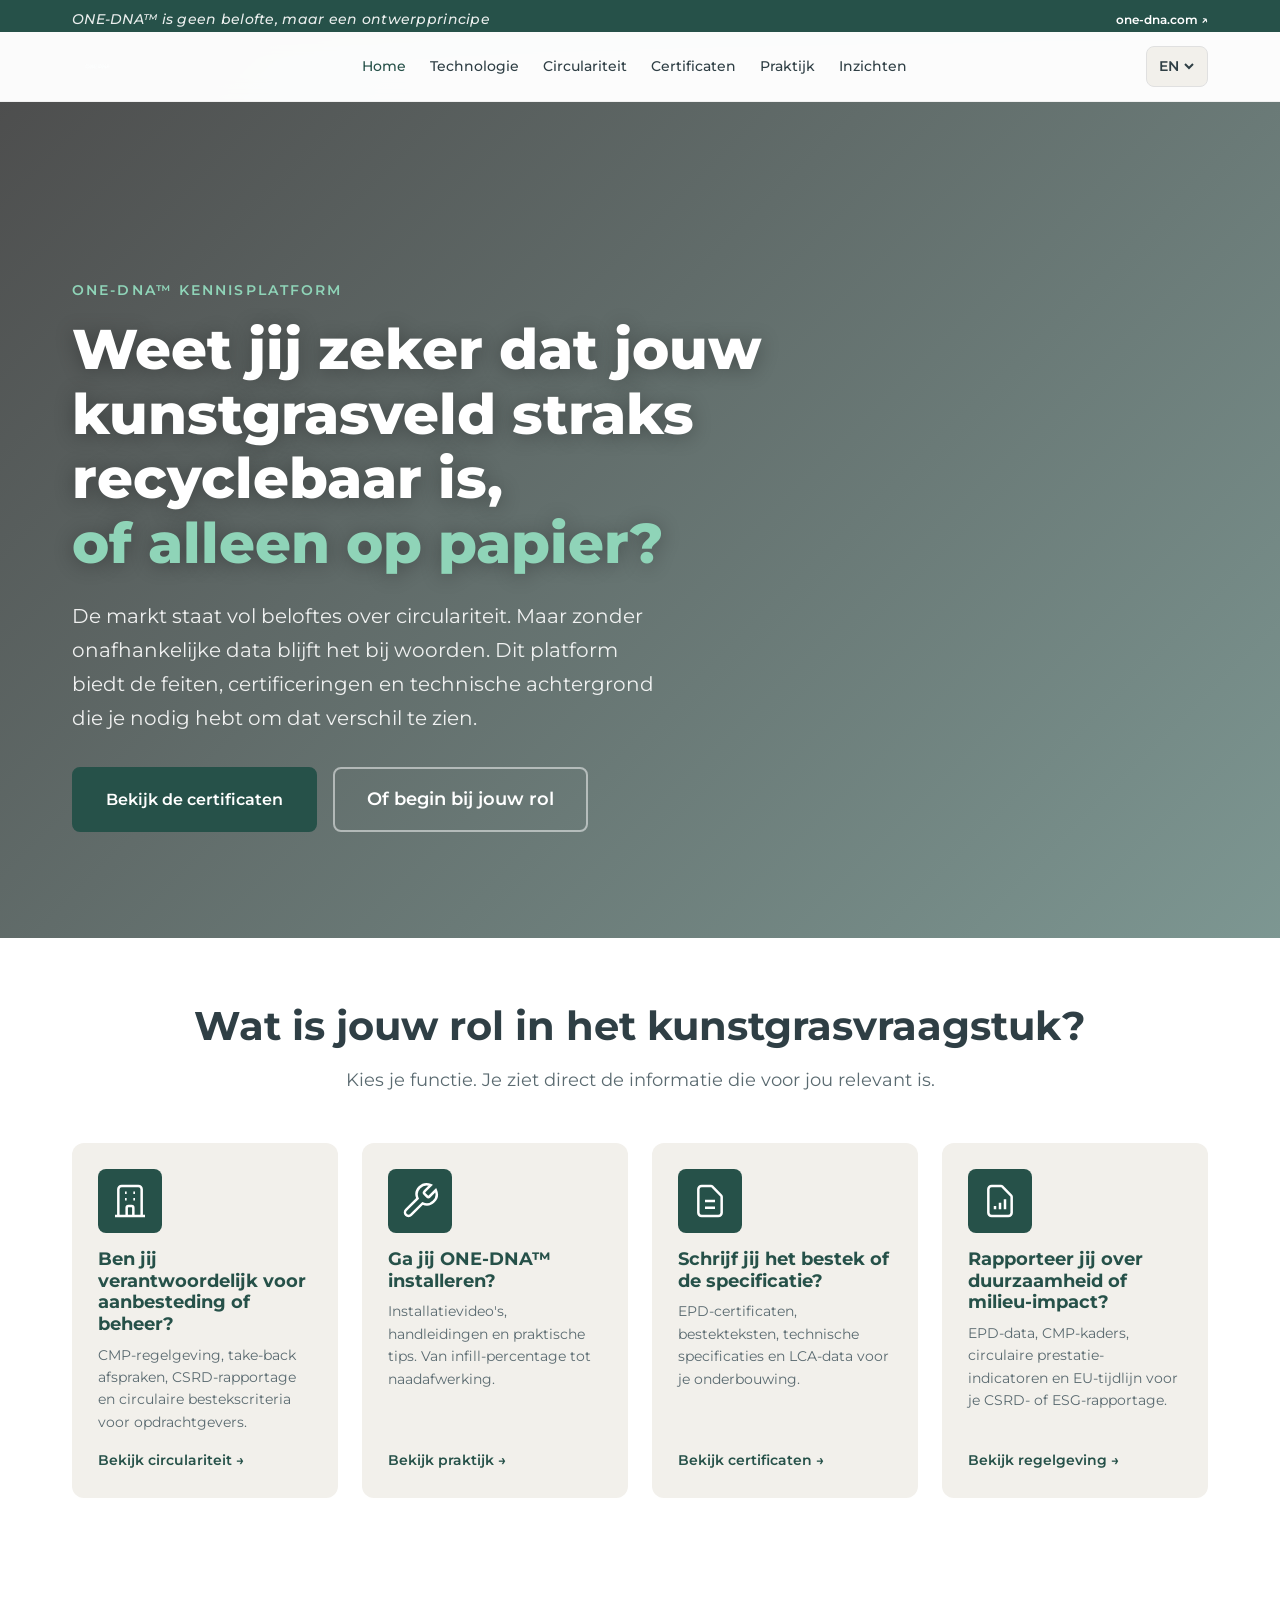
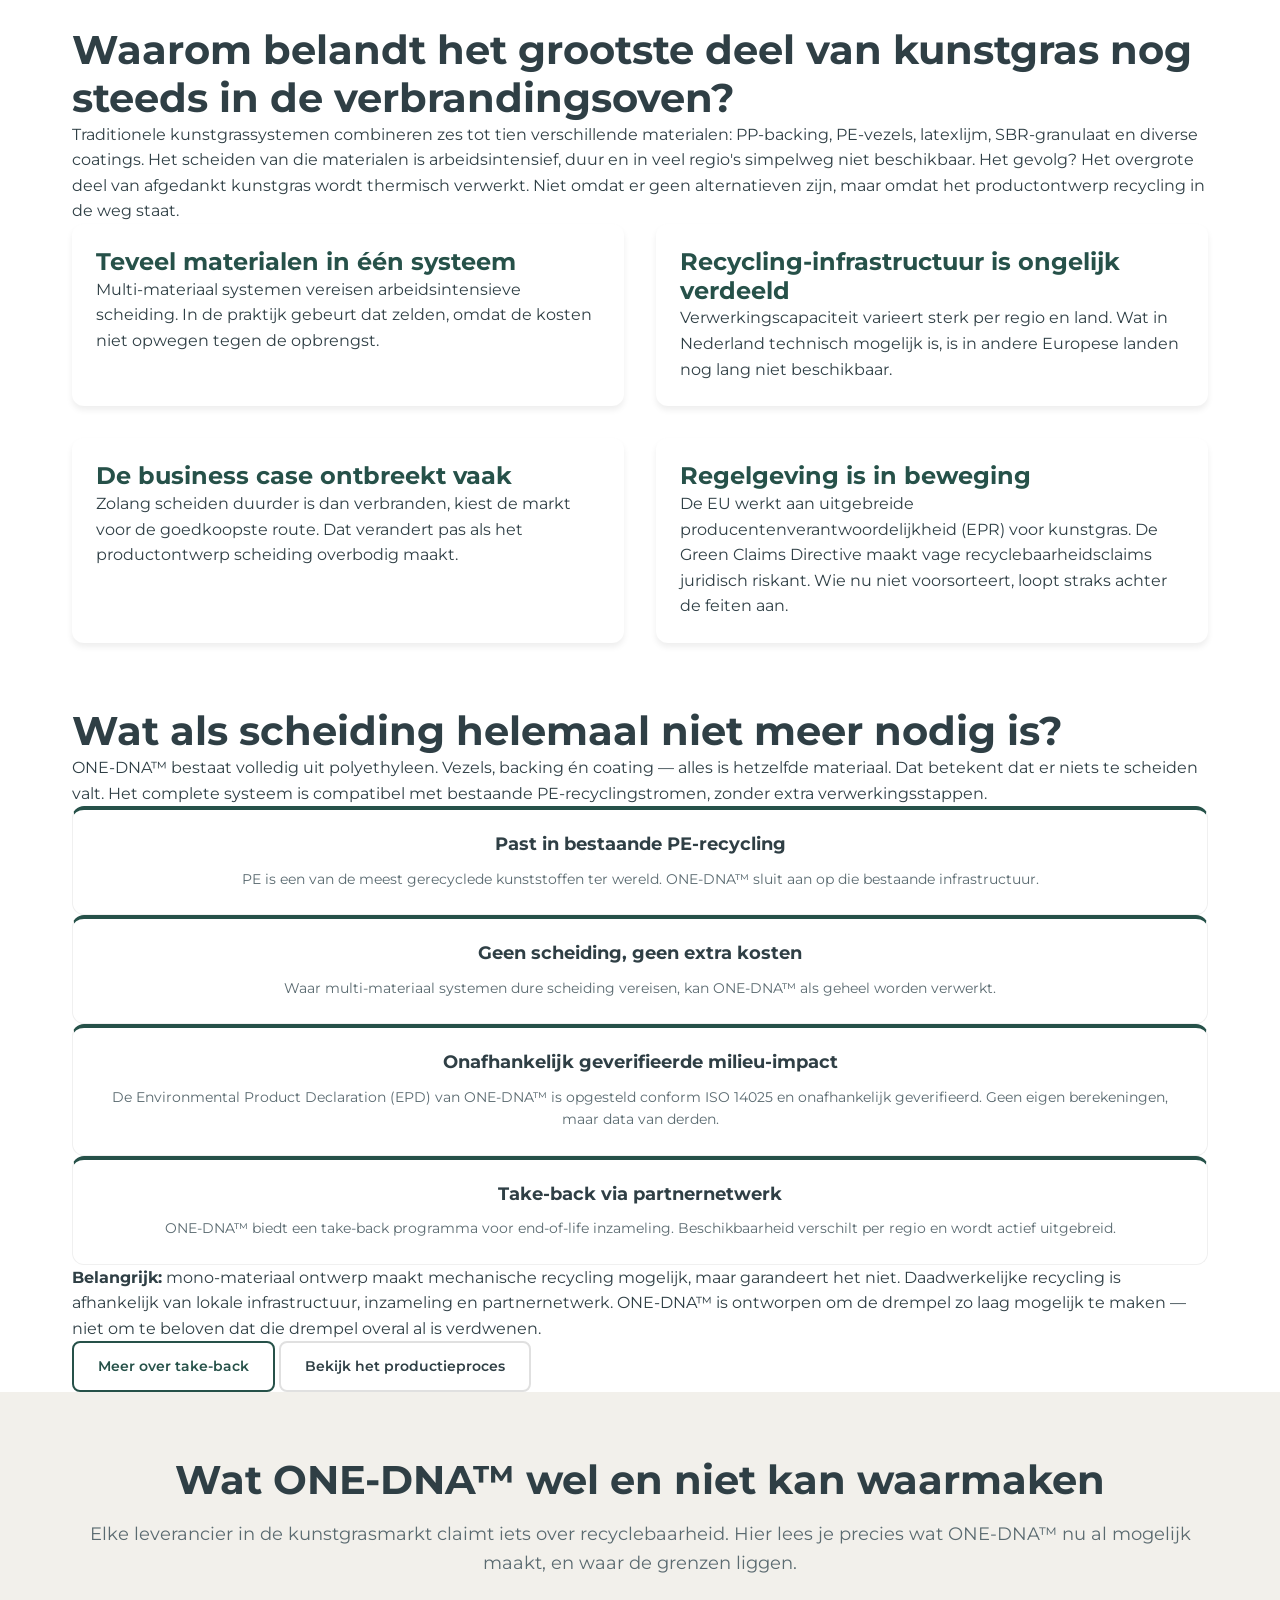
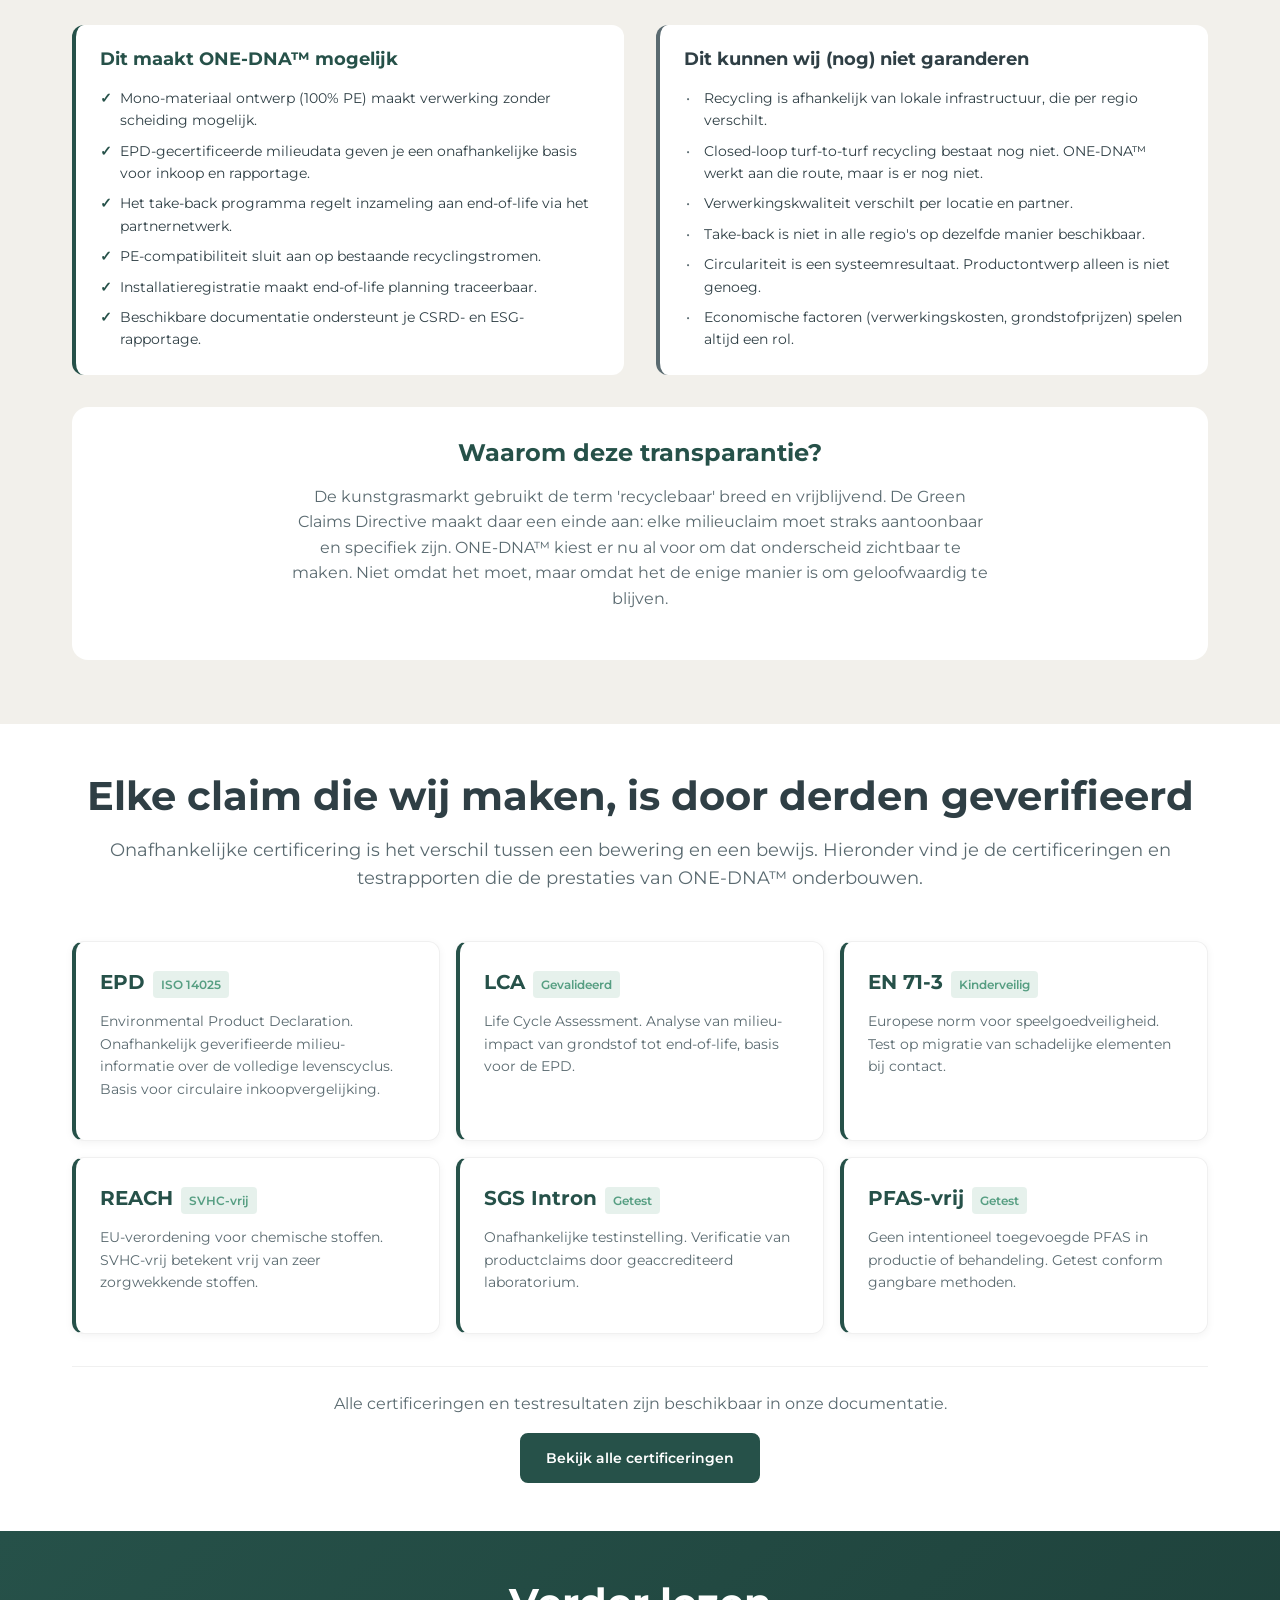
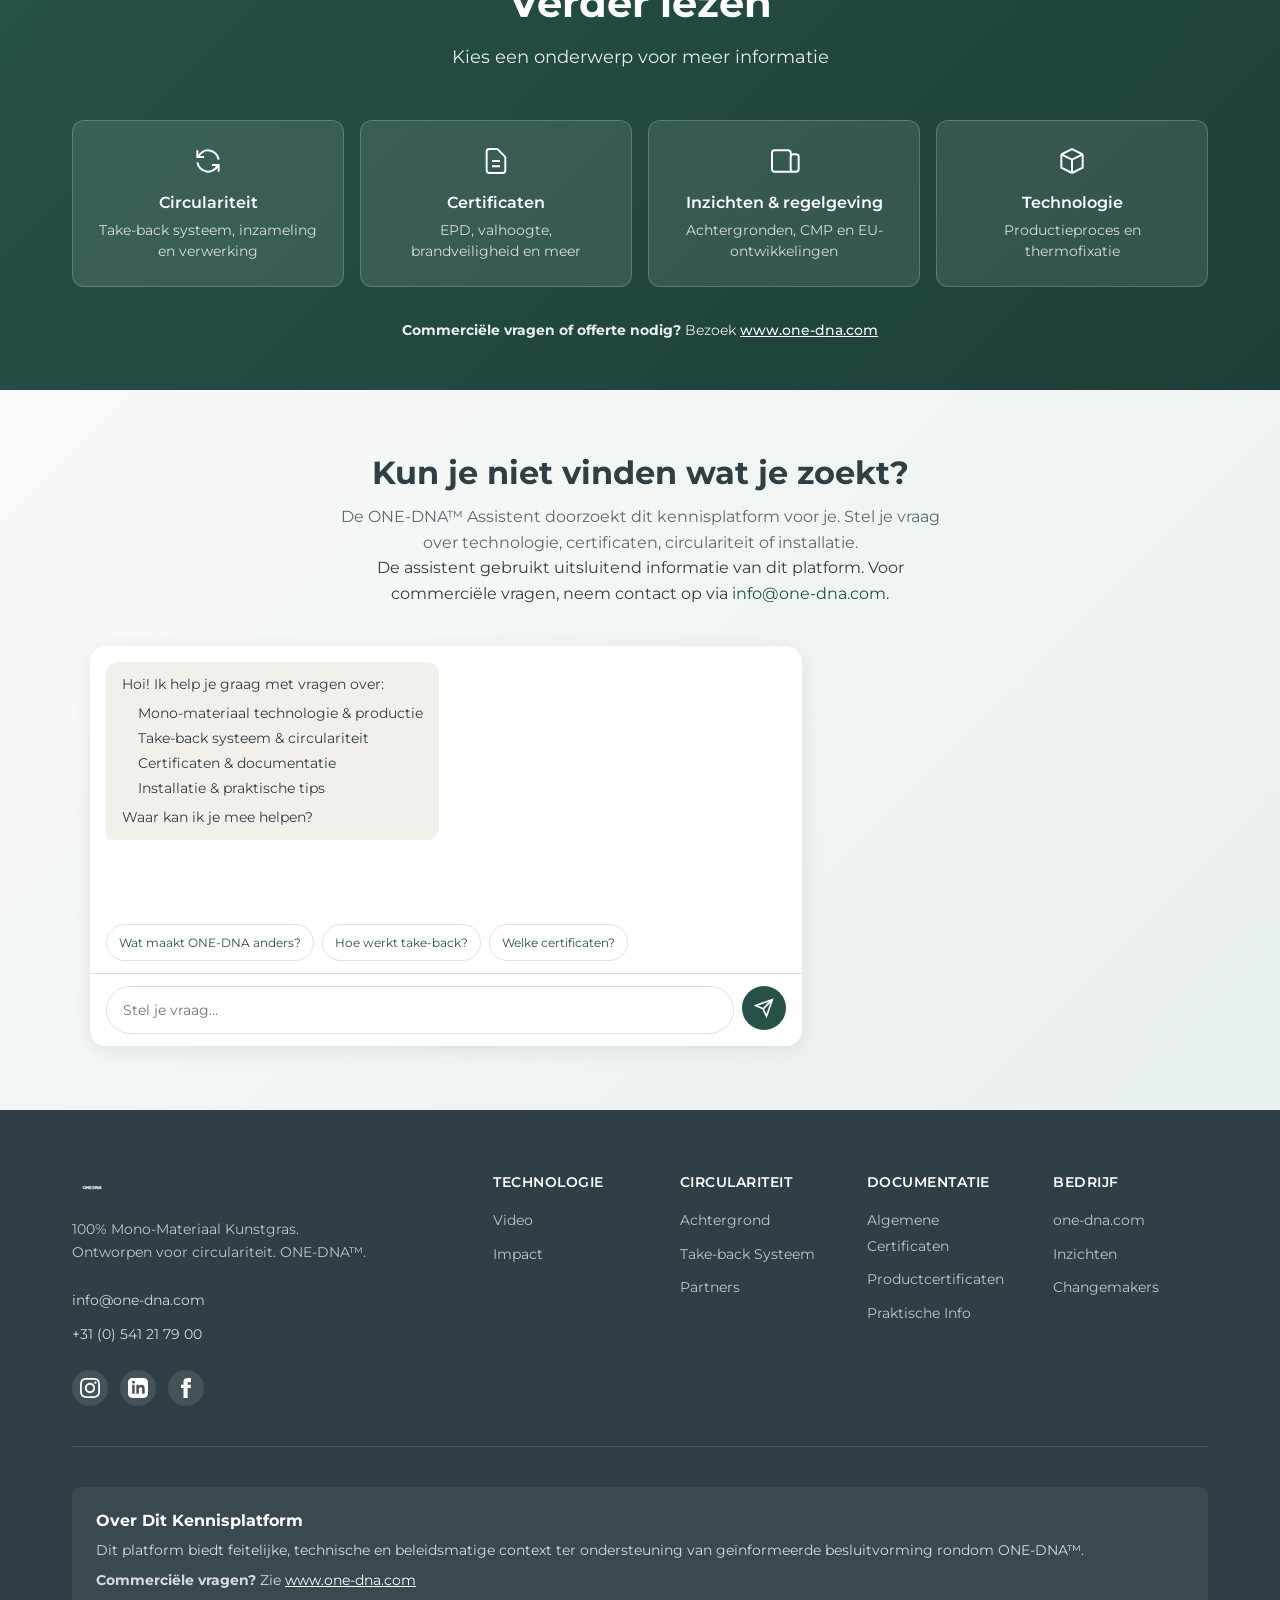
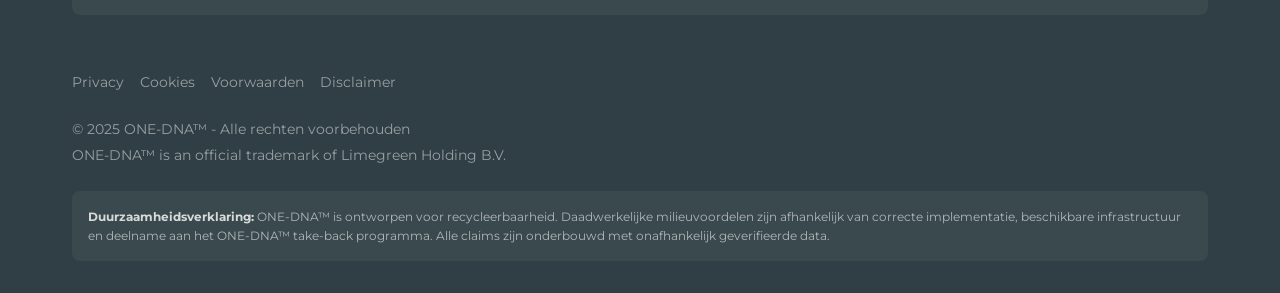
==== commit bb839bd6: "Update all logo references to use PNG instead of SVG Changed all logo image references from one-dna-" ====
--- a/index.html
+++ b/index.html
@@ -75,7 +75,7 @@
         <nav class="nav container" role="navigation" aria-label="Hoofdnavigatie">
             <div class="nav__logo">
                 <a href="index.html" class="logo-link" title="ONE-DNA™ Home">
-                    <img src="assets/images/one-dna-logo-dark.svg" alt="ONE-DNA™" class="logo-img" width="160" height="36">
+                    <img src="assets/images/Logo-ONE-DNA-2023-registeredTM.png" alt="ONE-DNA™" class="logo-img" width="160" height="36">
                 </a>
             </div>
 
@@ -570,7 +570,7 @@
             <div class="footer__main">
                 <!-- Brand -->
                 <div class="footer__brand">
-                    <img src="assets/images/one-dna-logo-white.svg" alt="ONE-DNA™" class="footer__logo" width="140" height="32">
+                    <img src="assets/images/Logo-ONE-DNA-2023-registeredTM.png" alt="ONE-DNA™" class="footer__logo" width="140" height="32">
                     <p class="footer__tagline">100% Mono-Materiaal Kunstgras.<br>Ontworpen voor circulariteit. ONE-DNA™.</p>
 
                     <!-- Contact -->
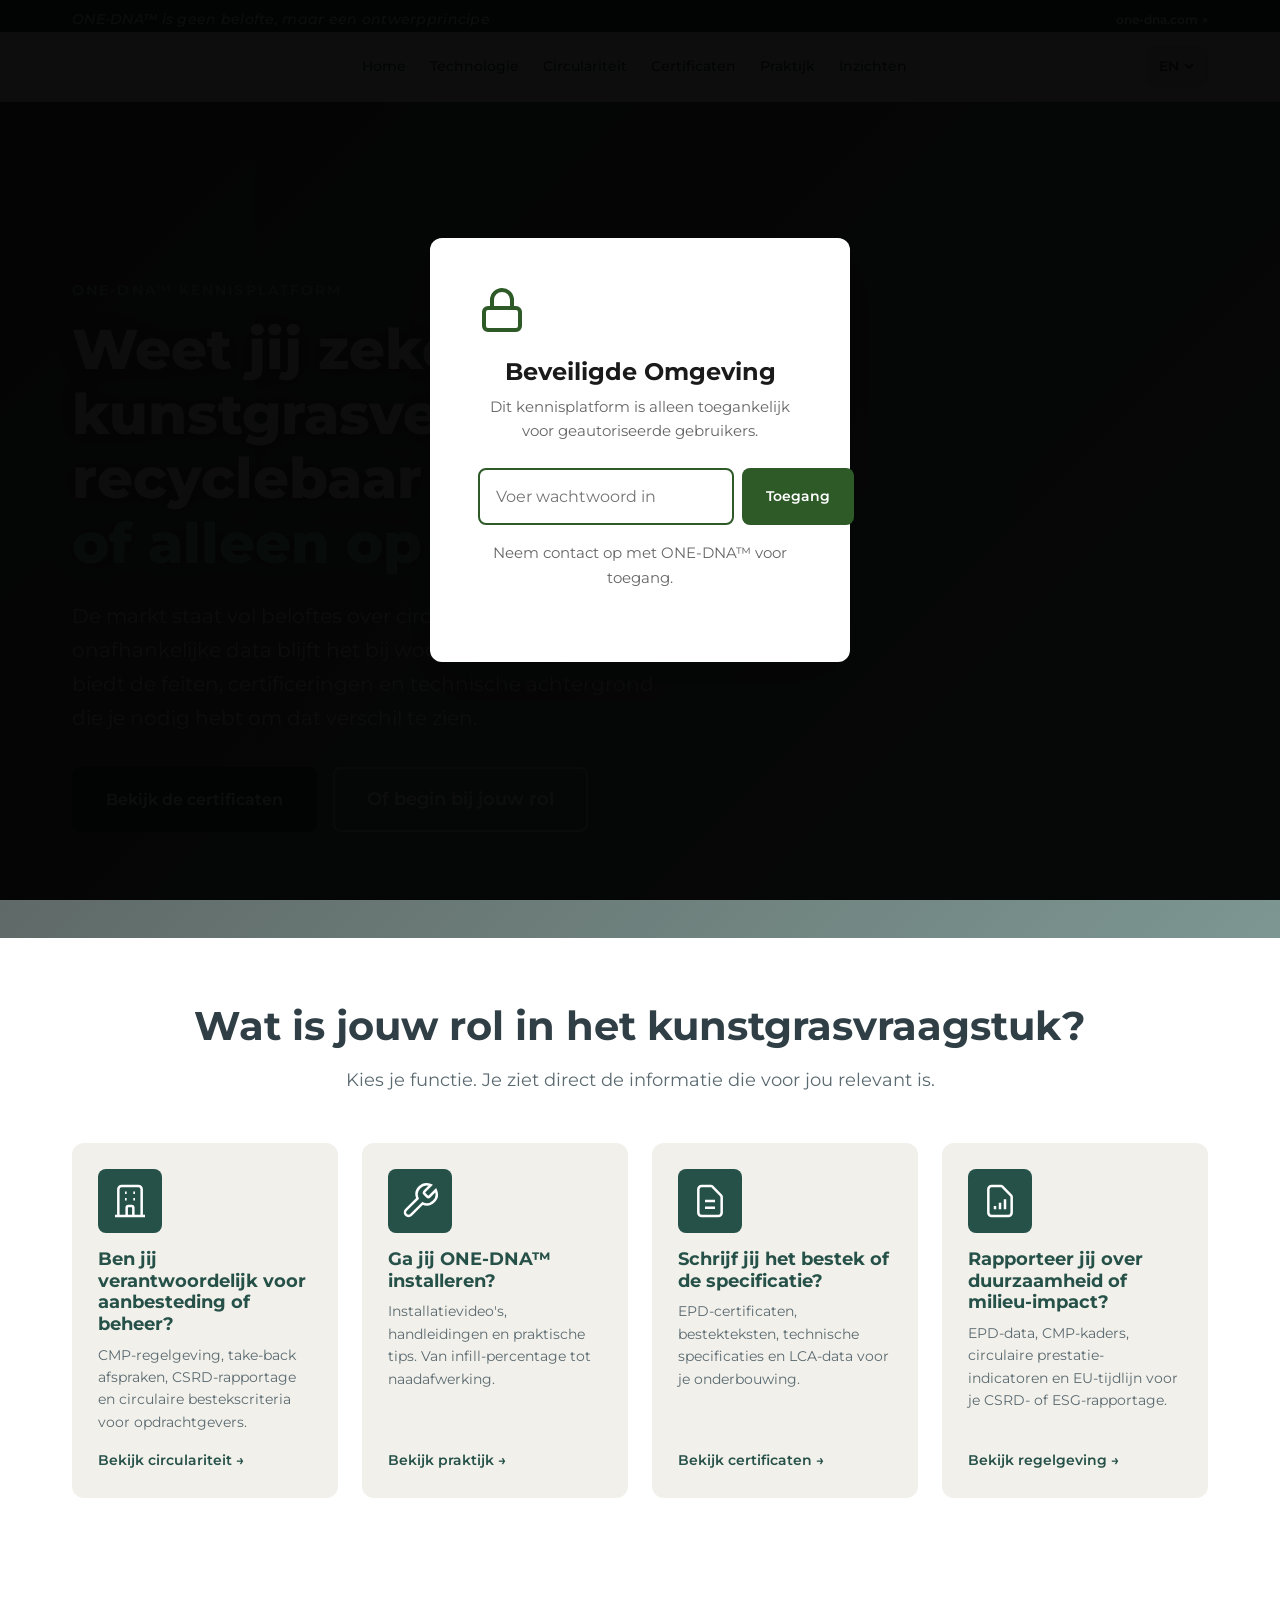
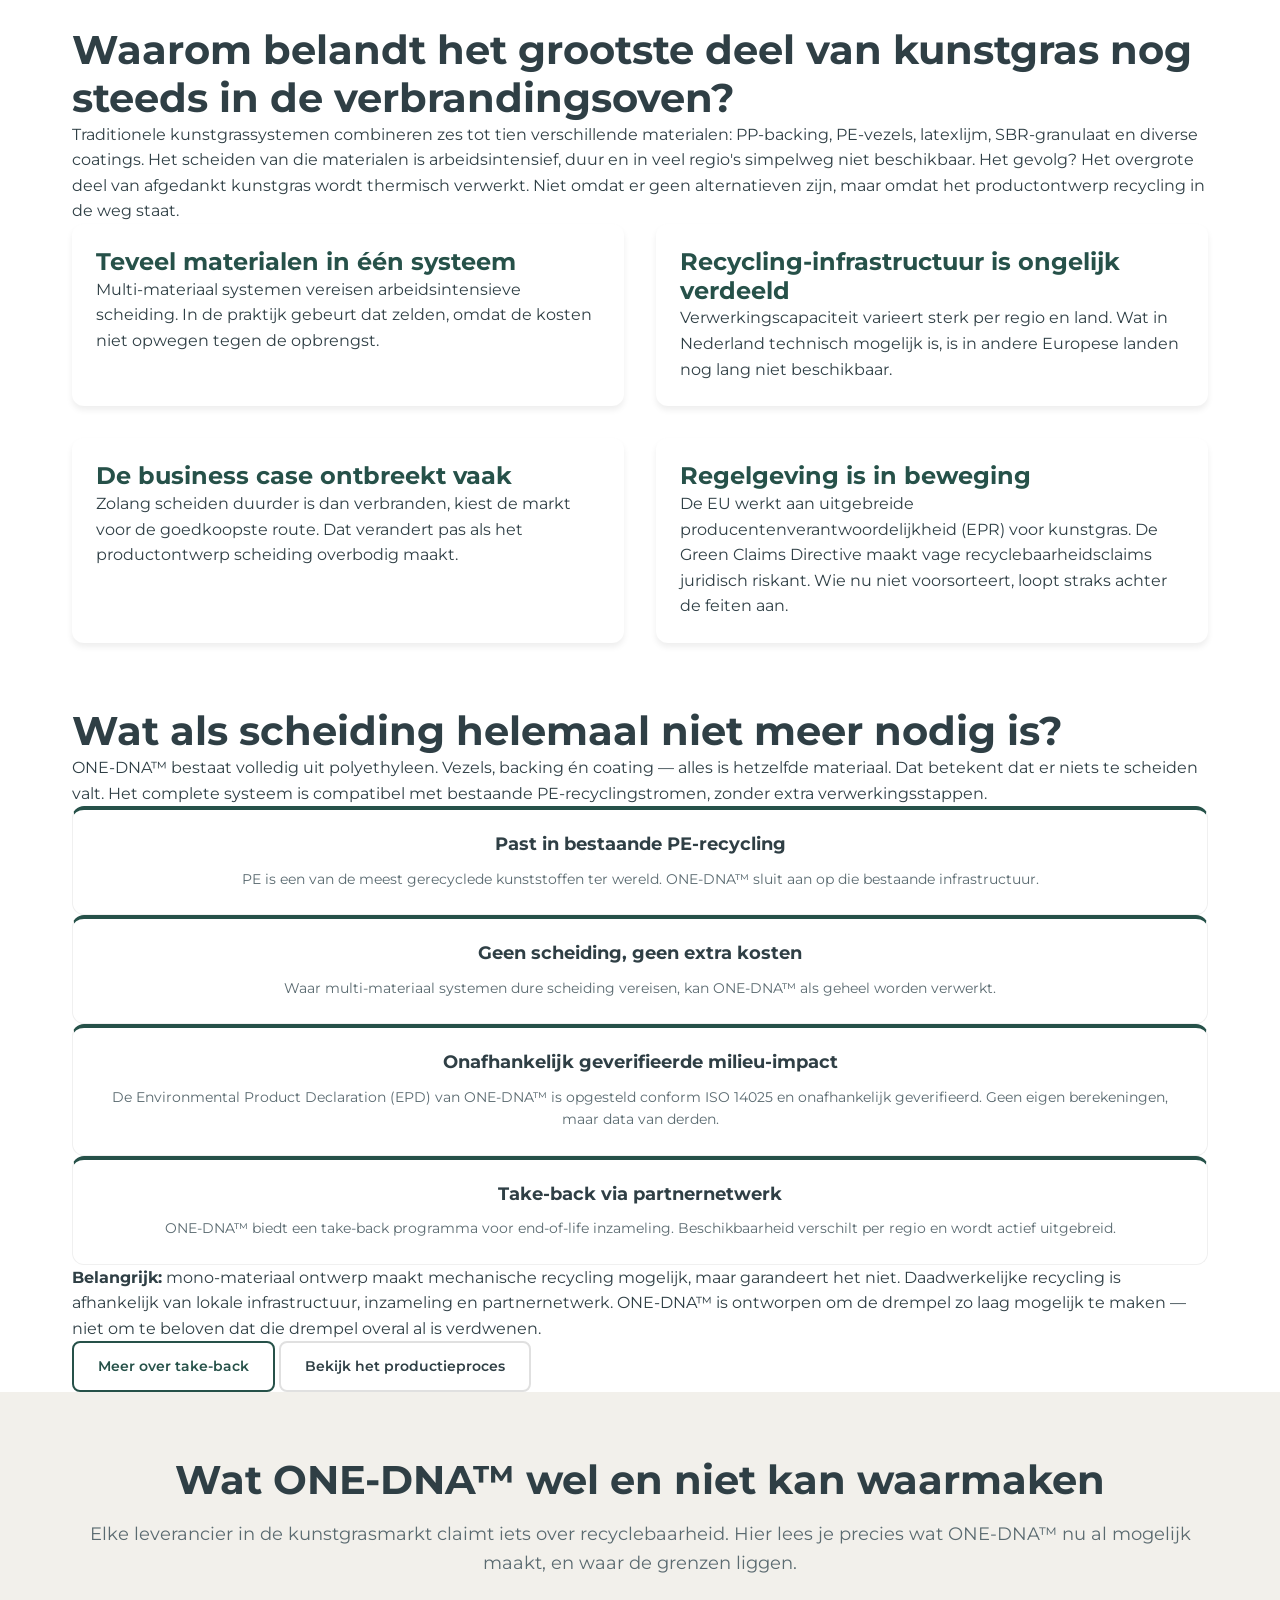
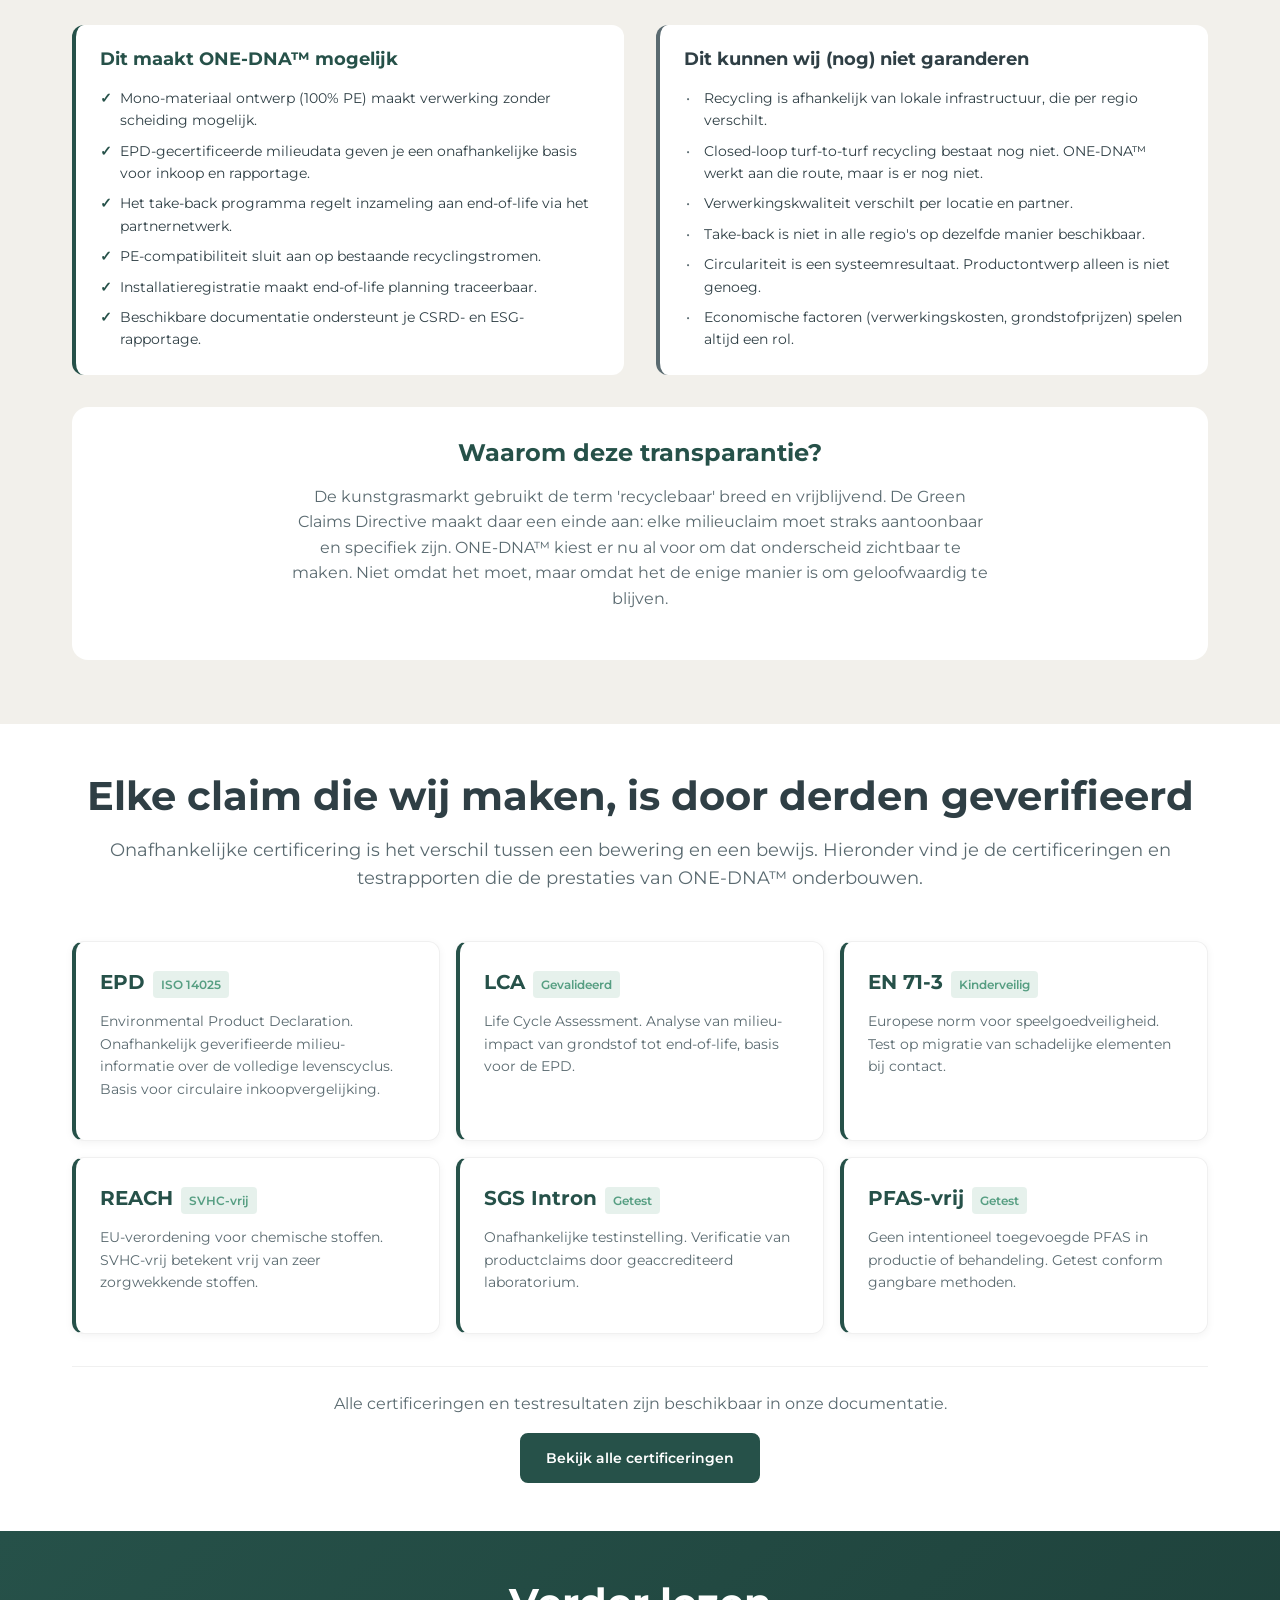
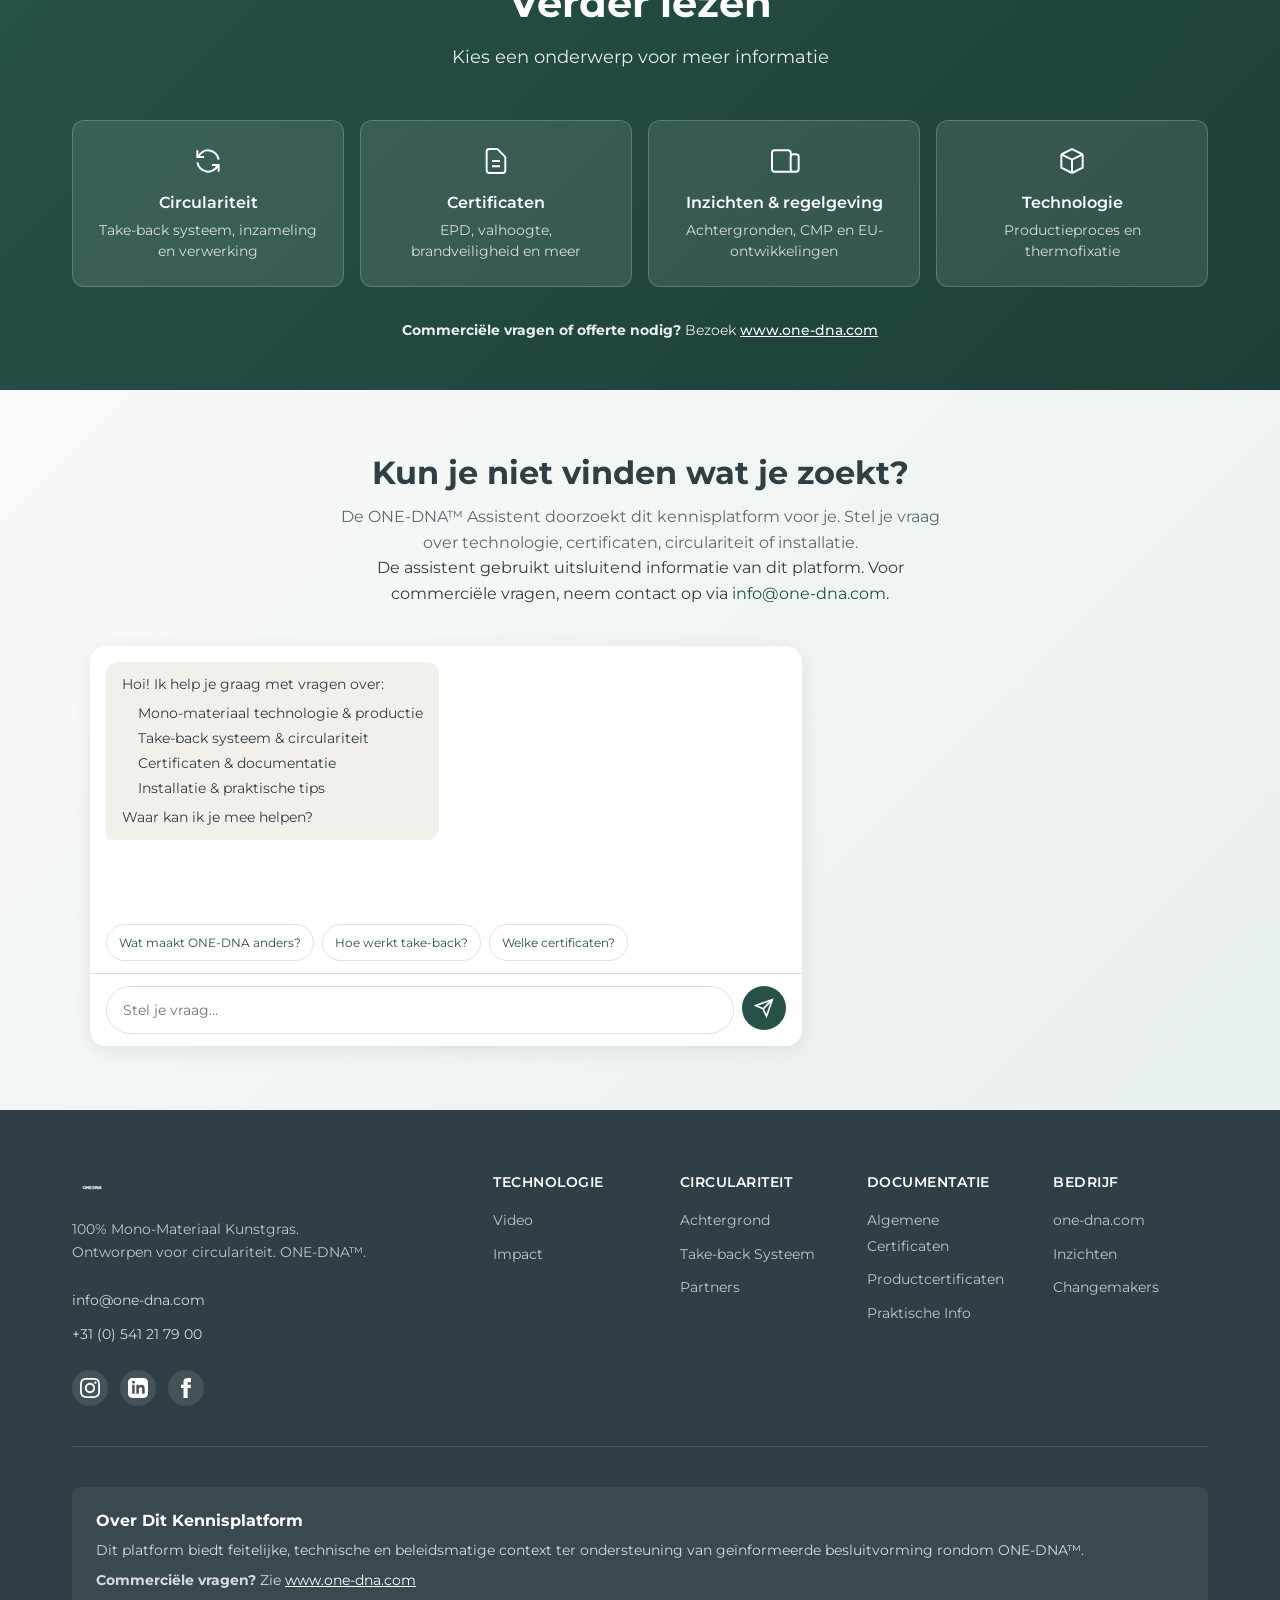
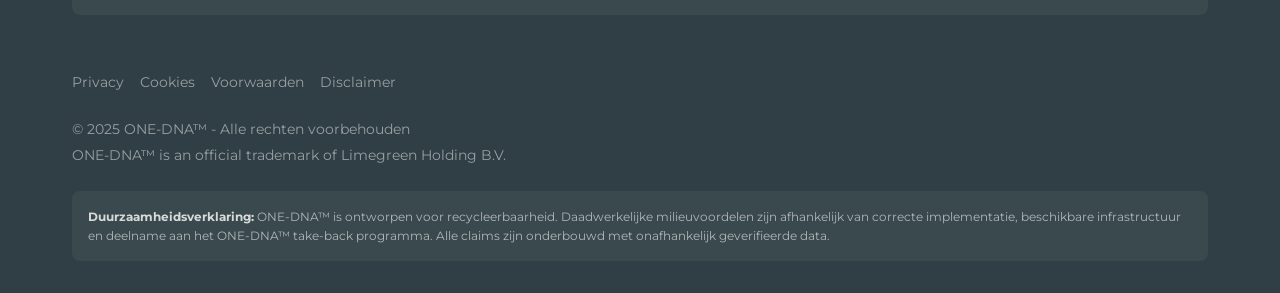
==== commit 0bb83463: "Move password protection to site-wide authentication - Created js/auth.js for centralized authentica" ====
--- a/index.html
+++ b/index.html
@@ -55,6 +55,7 @@
     </script>
 </head>
 <body>
+    <script src="js/auth.js"></script>
     <!-- Skip Link -->
     <a href="#main-content" class="skip-link">Ga naar hoofdinhoud</a>
 
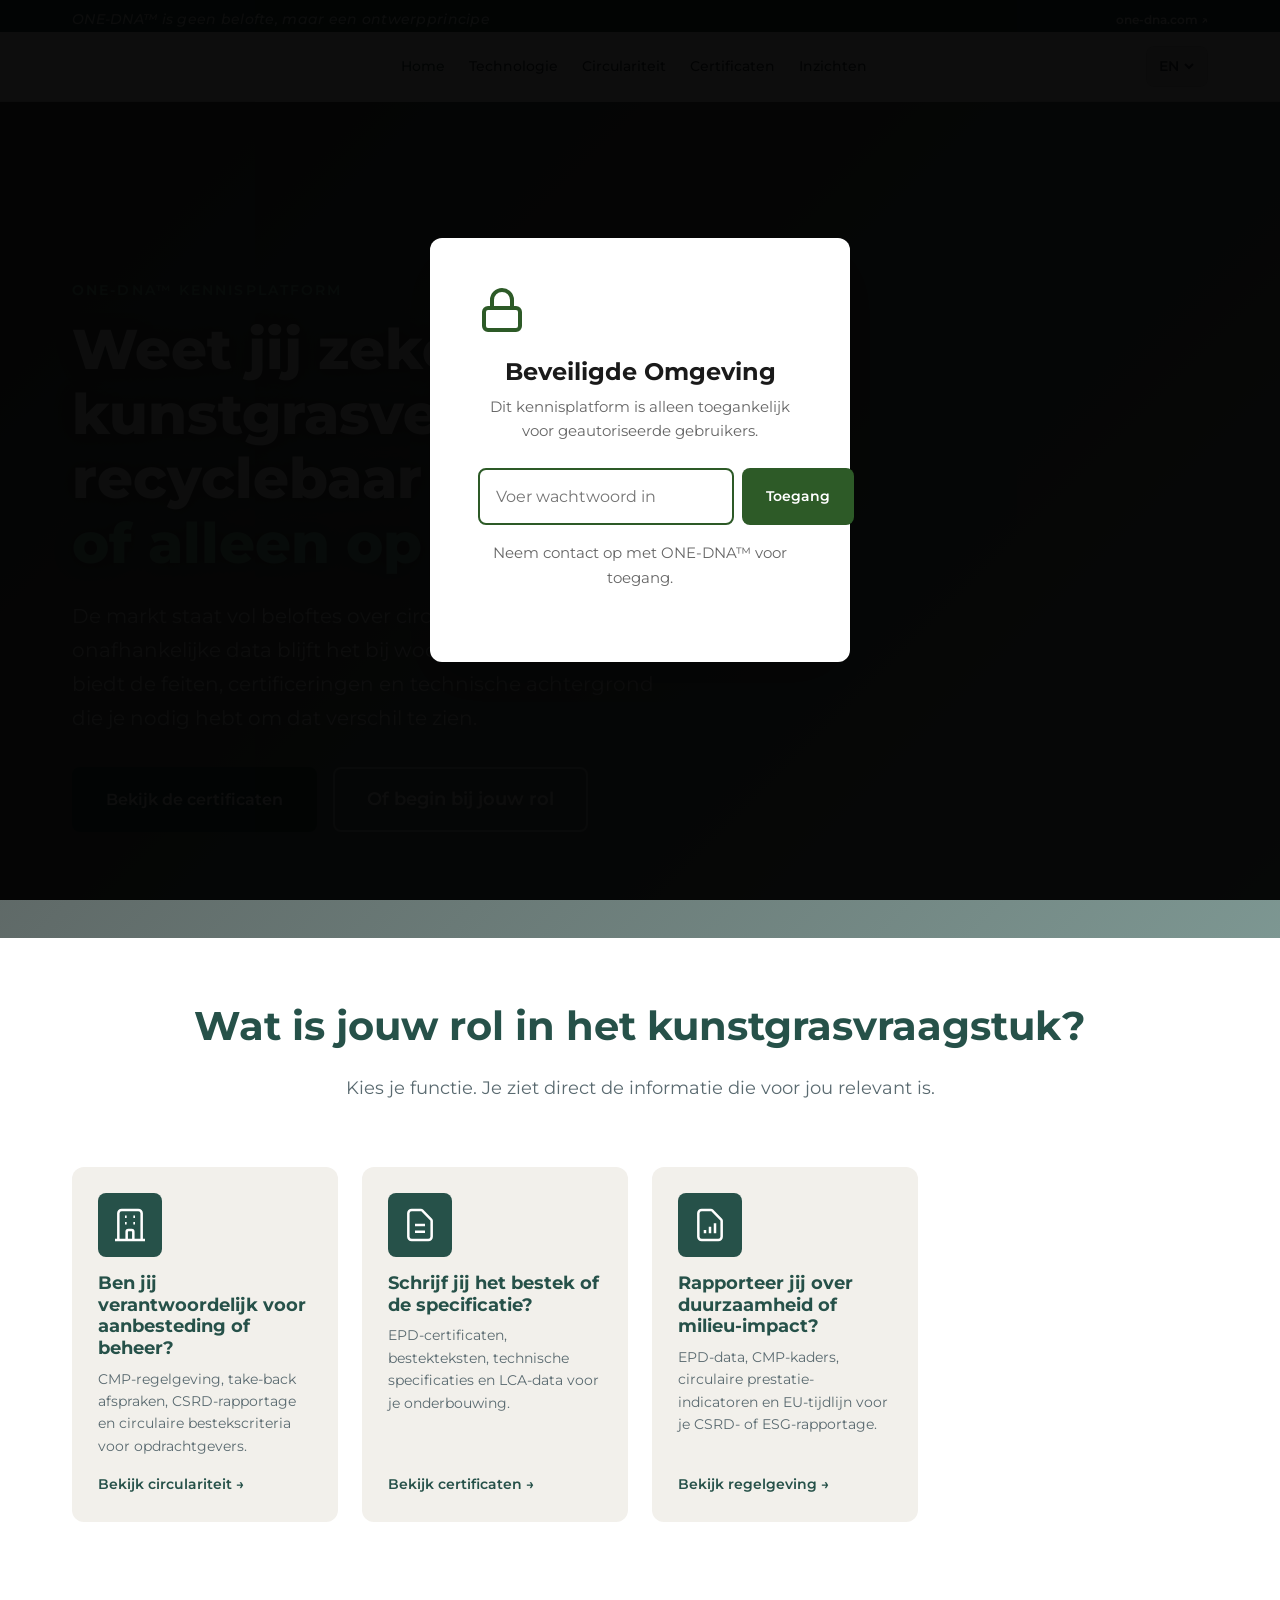
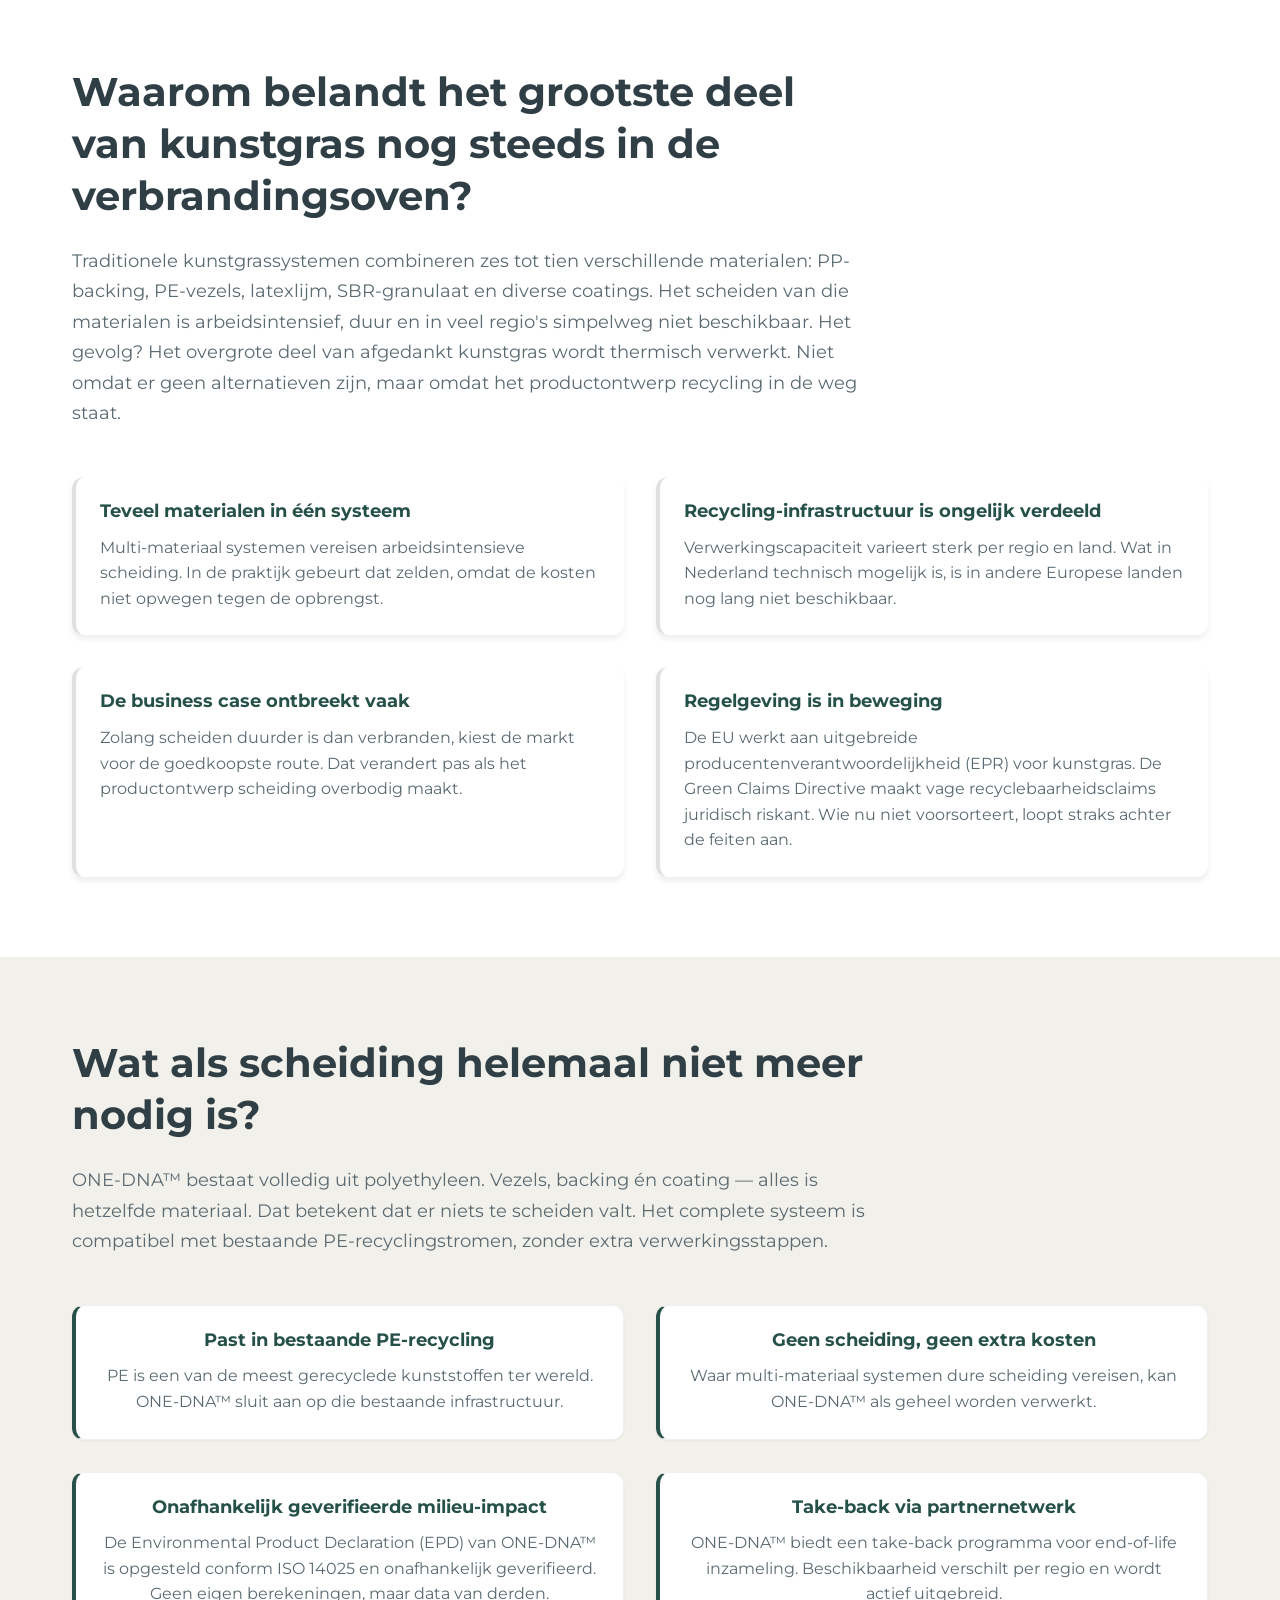
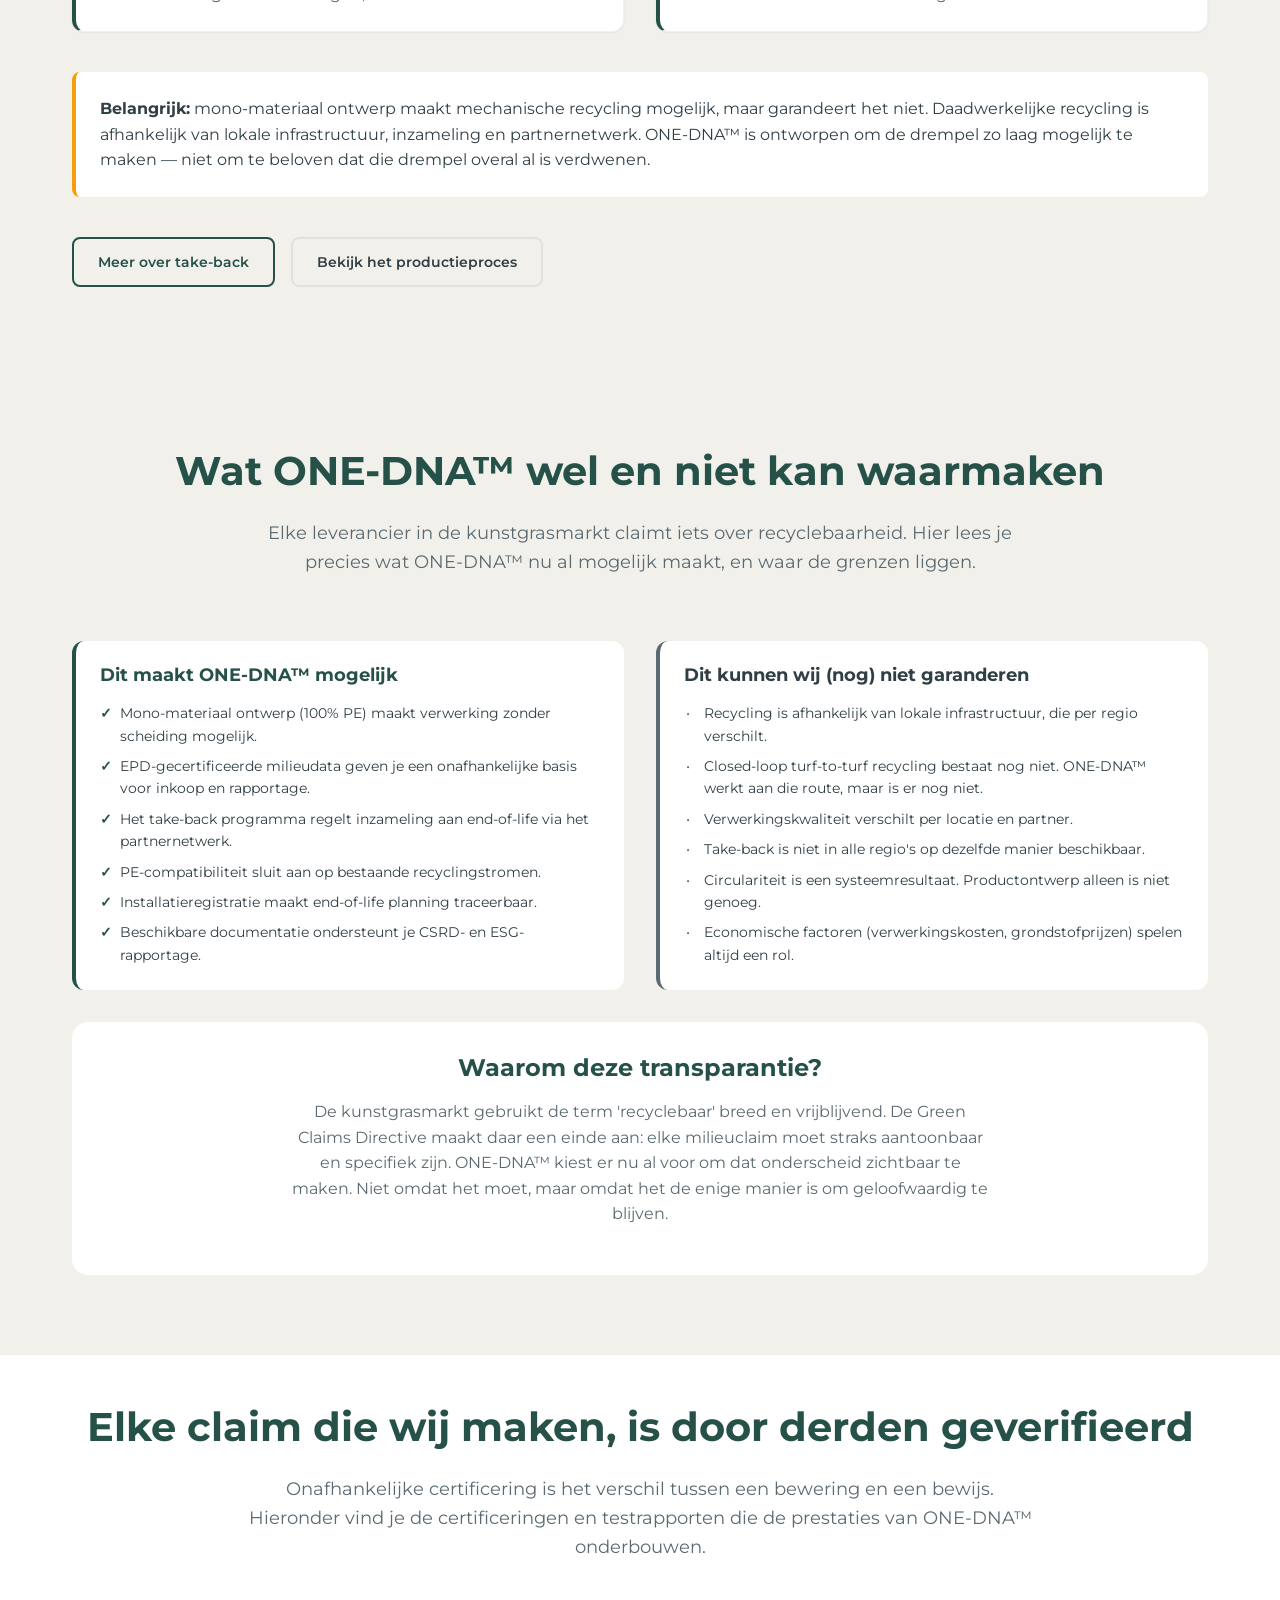
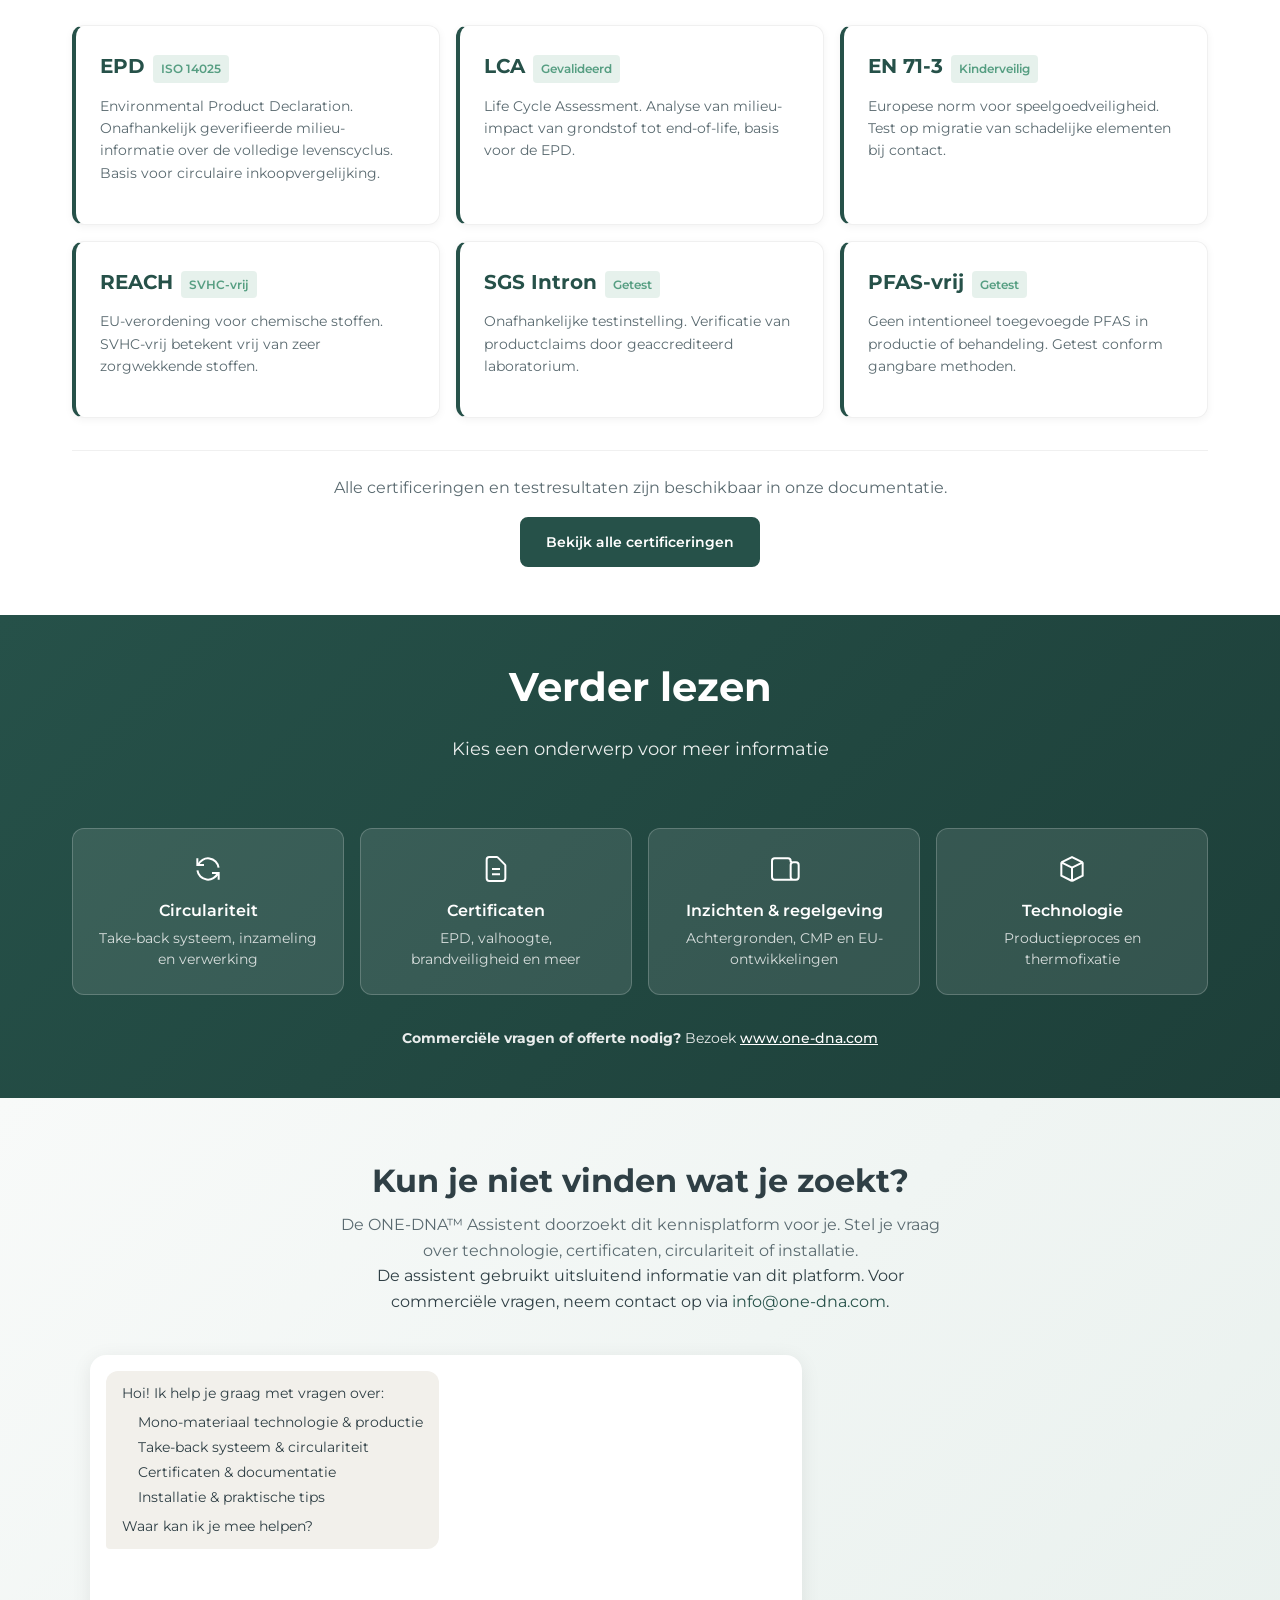
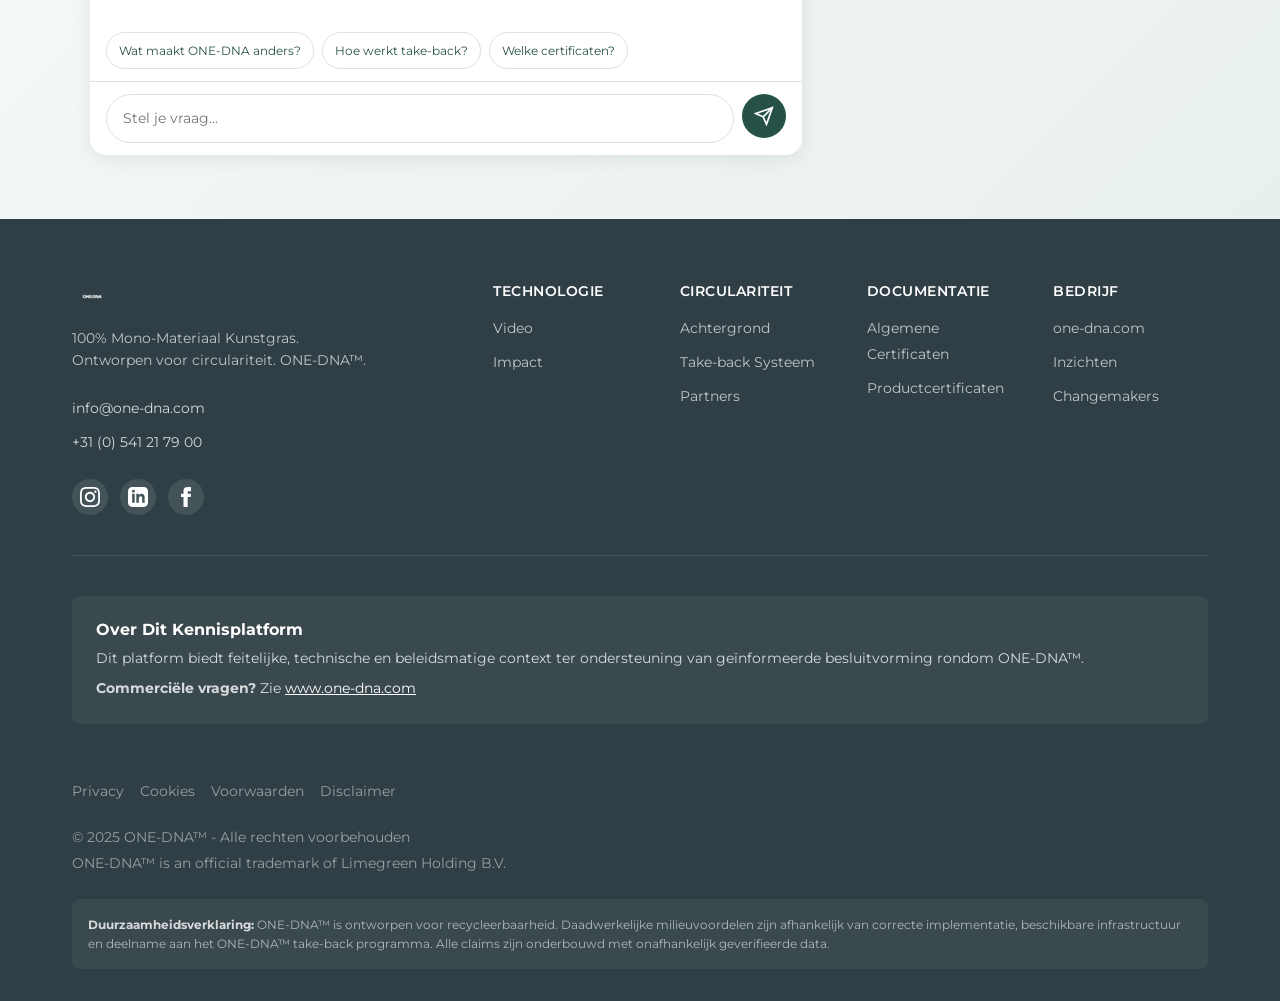
==== commit d06ea5a0: "Apply brandbook to all pages and remove Praktijk page - Apply brandbook styling to Circulariteit, Ce" ====
--- a/index.html
+++ b/index.html
@@ -103,9 +103,6 @@
                     </div>
                 </li>
                 <li class="nav__item">
-                    <a href="praktijk.html" class="nav__link">Praktijk</a>
-                </li>
-                <li class="nav__item">
                     <a href="blog.html" class="nav__link">Inzichten</a>
                 </li>
             </ul>
@@ -152,7 +149,6 @@
                         <li><a href="documentation.html#product">Productcertificaten</a></li>
                     </ul>
                 </li>
-                <li><a href="praktijk.html">Praktijk</a></li>
                 <li><a href="blog.html">Inzichten</a></li>
             </ul>
             <div class="mobile-nav__cta">
@@ -206,17 +202,6 @@
                         <h3>Ben jij verantwoordelijk voor aanbesteding of beheer?</h3>
                         <p>CMP-regelgeving, take-back afspraken, CSRD-rapportage en circulaire bestekscriteria voor opdrachtgevers.</p>
                         <span class="start-here-card__link">Bekijk circulariteit →</span>
-                    </a>
-
-                    <a href="praktijk.html" class="start-here-card">
-                        <div class="start-here-card__icon">
-                            <svg width="40" height="40" viewBox="0 0 24 24" fill="none" stroke="currentColor" stroke-width="1.5">
-                                <path d="M14.7 6.3a1 1 0 000 1.4l1.6 1.6a1 1 0 001.4 0l3.77-3.77a6 6 0 01-7.94 7.94l-6.91 6.91a2.12 2.12 0 01-3-3l6.91-6.91a6 6 0 017.94-7.94l-3.76 3.76z"/>
-                            </svg>
-                        </div>
-                        <h3>Ga jij ONE-DNA™ installeren?</h3>
-                        <p>Installatievideo's, handleidingen en praktische tips. Van infill-percentage tot naadafwerking.</p>
-                        <span class="start-here-card__link">Bekijk praktijk →</span>
                     </a>
 
                     <a href="documentation.html" class="start-here-card">
@@ -616,7 +601,6 @@
                         <ul>
                             <li><a href="documentation.html#algemeen">Algemene Certificaten</a></li>
                             <li><a href="documentation.html#product">Productcertificaten</a></li>
-                            <li><a href="praktijk.html">Praktische Info</a></li>
                         </ul>
                     </div>
                     <div class="footer__col">
--- a/css/style.css
+++ b/css/style.css
@@ -153,7 +153,7 @@
 h2 {
     font-size: var(--font-size-2xl);
     font-weight: 700;
-    color: var(--color-text);
+    color: var(--color-primary);
 }
 
 h3 {
@@ -188,14 +188,17 @@
 
 .section-title {
     text-align: center;
-    margin-bottom: var(--spacing-4);
+    margin-bottom: var(--spacing-6);
 }
 
 .section-subtitle {
     text-align: center;
     color: var(--color-text-light);
-    margin-bottom: var(--spacing-12);
+    margin-bottom: var(--spacing-16);
     font-size: var(--font-size-lg);
+    max-width: 800px;
+    margin-left: auto;
+    margin-right: auto;
 }
 
 /* ================================
@@ -2429,7 +2432,7 @@
    Evidence Section (Anti-Greenwashing)
    ================================ */
 .evidence-section {
-    padding: var(--spacing-16) 0;
+    padding: var(--spacing-20) 0;
     background-color: var(--color-background-alt);
 }
 
@@ -2890,7 +2893,7 @@
 
 /* Full Article View */
 .article-full {
-    padding: var(--spacing-16) 0;
+    padding: var(--spacing-20) 0;
 }
 
 .back-to-list {
@@ -2914,17 +2917,24 @@
 }
 
 .article-header {
-    margin-bottom: var(--spacing-10);
+    max-width: 800px;
+    margin-bottom: var(--spacing-12);
 }
 
 .article-header h1 {
     font-size: var(--font-size-3xl);
-    margin-bottom: var(--spacing-4);
+    margin-bottom: var(--spacing-6);
 }
 
 @media (min-width: 768px) {
     .article-header h1 {
         font-size: var(--font-size-4xl);
+    }
+}
+
+@media (min-width: 1024px) {
+    .article-header h1 {
+        font-size: var(--font-size-5xl);
     }
 }
 
@@ -2950,7 +2960,18 @@
 .article-body h2 {
     font-size: var(--font-size-2xl);
     margin-bottom: var(--spacing-6);
-    color: var(--color-primary);
+}
+
+@media (min-width: 768px) {
+    .article-body h2 {
+        font-size: var(--font-size-3xl);
+    }
+}
+
+@media (min-width: 1024px) {
+    .article-body h2 {
+        font-size: var(--font-size-4xl);
+    }
 }
 
 .article-body p {
@@ -3123,13 +3144,290 @@
 }
 
 .article-cta h2 {
-    color: var(--color-dark);
+    font-size: var(--font-size-2xl);
+    margin-bottom: var(--spacing-6);
+}
+
+@media (min-width: 768px) {
+    .article-cta h2 {
+        font-size: var(--font-size-3xl);
+    }
+}
+
+@media (min-width: 1024px) {
+    .article-cta h2 {
+        font-size: var(--font-size-4xl);
+    }
+}
+
+.article-cta p {
+    color: var(--color-text-light);
+    margin-bottom: var(--spacing-6);
+}
+
+/* Comparison Columns (Waste Classification Article) */
+.comparison-table {
+    display: grid;
+    gap: var(--spacing-6);
+    margin: var(--spacing-8) 0;
+}
+
+@media (min-width: 768px) {
+    .comparison-table {
+        grid-template-columns: 1fr 1fr;
+    }
+}
+
+.comparison-column {
+    padding: var(--spacing-6);
+    border-radius: var(--radius-lg);
+}
+
+.comparison-column--warning {
+    background: rgba(239, 68, 68, 0.05);
+    border-left: 4px solid var(--color-error);
+}
+
+.comparison-column--success {
+    background: rgba(38, 81, 73, 0.05);
+    border-left: 4px solid var(--color-primary);
+}
+
+.comparison-column h3 {
+    font-size: var(--font-size-lg);
     margin-bottom: var(--spacing-4);
 }
 
-.article-cta p {
-    color: var(--color-text-light);
-    margin-bottom: var(--spacing-6);
+.comparison-column ul {
+    list-style: none;
+    padding: 0;
+    margin: 0;
+}
+
+.comparison-column li {
+    padding: var(--spacing-2) 0;
+    border-bottom: 1px solid rgba(0,0,0,0.05);
+    font-size: var(--font-size-sm);
+    line-height: 1.6;
+}
+
+.comparison-column li:last-child {
+    border-bottom: none;
+}
+
+/* Data Table */
+.data-table {
+    overflow-x: auto;
+    margin: var(--spacing-8) 0;
+}
+
+.data-table table {
+    width: 100%;
+    border-collapse: collapse;
+    font-size: var(--font-size-sm);
+}
+
+.data-table th,
+.data-table td {
+    padding: var(--spacing-4);
+    text-align: left;
+    border-bottom: 1px solid var(--color-border);
+}
+
+.data-table th {
+    background: var(--color-background-alt);
+    font-weight: 600;
+    color: var(--color-text);
+}
+
+.data-table td:first-child {
+    font-weight: 500;
+}
+
+/* Stakeholder Grid */
+.stakeholder-grid {
+    display: grid;
+    gap: var(--spacing-6);
+    margin: var(--spacing-8) 0;
+}
+
+@media (min-width: 768px) {
+    .stakeholder-grid {
+        grid-template-columns: 1fr 1fr;
+    }
+}
+
+.stakeholder-card {
+    padding: var(--spacing-6);
+    background: white;
+    border-radius: var(--radius-lg);
+    border-left: 4px solid var(--color-primary);
+    box-shadow: var(--shadow-sm);
+}
+
+.stakeholder-icon {
+    font-size: 2rem;
+    margin-bottom: var(--spacing-3);
+}
+
+.stakeholder-card h3 {
+    font-size: var(--font-size-lg);
+    color: var(--color-primary);
+    margin-bottom: var(--spacing-3);
+}
+
+.stakeholder-card p {
+    font-size: var(--font-size-sm);
+    color: var(--color-text-light);
+    margin-bottom: var(--spacing-2);
+    line-height: 1.6;
+}
+
+/* Checklist */
+.checklist {
+    margin: var(--spacing-6) 0;
+}
+
+.checklist-item {
+    display: flex;
+    gap: var(--spacing-3);
+    padding: var(--spacing-4);
+    margin-bottom: var(--spacing-2);
+    border-radius: var(--radius-md);
+}
+
+.checklist-item--do {
+    background: rgba(16, 185, 129, 0.1);
+}
+
+.checklist-item--dont {
+    background: rgba(239, 68, 68, 0.1);
+}
+
+.checklist-icon {
+    flex-shrink: 0;
+    width: 24px;
+    height: 24px;
+    display: flex;
+    align-items: center;
+    justify-content: center;
+    border-radius: 50%;
+    font-weight: 700;
+}
+
+.checklist-item--do .checklist-icon {
+    background: var(--color-success);
+    color: white;
+}
+
+.checklist-item--dont .checklist-icon {
+    background: var(--color-error);
+    color: white;
+}
+
+.checklist-item p {
+    margin: 0;
+    font-size: var(--font-size-sm);
+    line-height: 1.6;
+}
+
+/* Process Flow */
+.process-flow {
+    display: flex;
+    flex-direction: column;
+    gap: var(--spacing-4);
+    margin: var(--spacing-8) 0;
+}
+
+@media (min-width: 768px) {
+    .process-flow {
+        flex-direction: row;
+        align-items: center;
+    }
+}
+
+.process-step {
+    display: flex;
+    gap: var(--spacing-3);
+    padding: var(--spacing-4);
+    background: var(--color-background-alt);
+    border-radius: var(--radius-md);
+    flex: 1;
+}
+
+.process-step__number {
+    width: 32px;
+    height: 32px;
+    background: var(--color-primary);
+    color: white;
+    border-radius: 50%;
+    display: flex;
+    align-items: center;
+    justify-content: center;
+    font-weight: 700;
+    flex-shrink: 0;
+}
+
+.process-step__content h4 {
+    font-size: var(--font-size-sm);
+    margin-bottom: var(--spacing-1);
+}
+
+.process-step__content p {
+    font-size: var(--font-size-xs);
+    color: var(--color-text-light);
+    margin: 0;
+}
+
+.process-arrow {
+    display: none;
+    font-size: var(--font-size-2xl);
+    color: var(--color-text-muted);
+}
+
+@media (min-width: 768px) {
+    .process-arrow {
+        display: block;
+    }
+}
+
+/* Sources and Disclaimer */
+.sources-box {
+    padding: var(--spacing-6);
+    background: var(--color-background-alt);
+    border-radius: var(--radius-lg);
+    margin: var(--spacing-6) 0;
+}
+
+.sources-box ul {
+    list-style: none;
+    padding: 0;
+    margin: 0;
+}
+
+.sources-box li {
+    padding: var(--spacing-2) 0;
+    font-size: var(--font-size-sm);
+    border-bottom: 1px solid var(--color-border-light);
+}
+
+.sources-box li:last-child {
+    border-bottom: none;
+}
+
+.disclaimer-box {
+    padding: var(--spacing-6);
+    background: rgba(245, 158, 11, 0.1);
+    border-left: 4px solid var(--color-warning);
+    border-radius: var(--radius-md);
+    margin: var(--spacing-6) 0;
+}
+
+.disclaimer-box p {
+    margin: 0;
+    font-size: var(--font-size-sm);
+    color: var(--color-text);
+    line-height: 1.6;
 }
 
 /* Problem/Solution Highlights in Articles */
@@ -3335,8 +3633,38 @@
 
 /* Complexity Section (replaces problem section) */
 .complexity-section {
-    padding: var(--spacing-16) 0;
+    padding: var(--spacing-20) 0;
     background: var(--color-background);
+}
+
+.complexity-section__intro {
+    max-width: 800px;
+    margin-bottom: var(--spacing-12);
+}
+
+.complexity-section__intro h2 {
+    font-size: var(--font-size-2xl);
+    color: var(--color-text);
+    line-height: 1.3;
+    margin-bottom: var(--spacing-6);
+}
+
+@media (min-width: 768px) {
+    .complexity-section__intro h2 {
+        font-size: var(--font-size-3xl);
+    }
+}
+
+@media (min-width: 1024px) {
+    .complexity-section__intro h2 {
+        font-size: var(--font-size-4xl);
+    }
+}
+
+.complexity-section__lead {
+    font-size: var(--font-size-lg);
+    color: var(--color-text-light);
+    line-height: 1.7;
 }
 
 .complexity-section__grid {
@@ -3355,6 +3683,21 @@
     border-radius: var(--radius-lg);
     background: white;
     box-shadow: var(--shadow-md);
+    border-left: 4px solid var(--color-border);
+}
+
+.complexity-card h3 {
+    font-size: var(--font-size-lg);
+    font-weight: 700;
+    color: var(--color-primary);
+    margin-bottom: var(--spacing-3);
+}
+
+.complexity-card p {
+    font-size: var(--font-size-base);
+    color: var(--color-text-light);
+    line-height: 1.6;
+    margin: 0;
 }
 
 .complexity-card--context {
@@ -3451,6 +3794,100 @@
 .footer__platform-statement a {
     color: white;
     text-decoration: underline;
+}
+
+/* ================================
+   Solution Section (Homepage)
+   ================================ */
+.solution-section {
+    padding: var(--spacing-20) 0;
+    background: var(--color-background-alt);
+}
+
+.solution-section__intro {
+    max-width: 800px;
+    margin-bottom: var(--spacing-12);
+}
+
+.solution-section__intro h2 {
+    font-size: var(--font-size-2xl);
+    color: var(--color-text);
+    line-height: 1.3;
+    margin-bottom: var(--spacing-6);
+}
+
+@media (min-width: 768px) {
+    .solution-section__intro h2 {
+        font-size: var(--font-size-3xl);
+    }
+}
+
+@media (min-width: 1024px) {
+    .solution-section__intro h2 {
+        font-size: var(--font-size-4xl);
+    }
+}
+
+.solution-section__lead {
+    font-size: var(--font-size-lg);
+    color: var(--color-text-light);
+    line-height: 1.7;
+}
+
+.solution-section__grid {
+    display: grid;
+    gap: var(--spacing-6);
+    margin-bottom: var(--spacing-10);
+}
+
+@media (min-width: 768px) {
+    .solution-section__grid {
+        grid-template-columns: 1fr 1fr;
+        gap: var(--spacing-8);
+    }
+}
+
+.solution-section .solution-card {
+    padding: var(--spacing-6);
+    background: white;
+    border-radius: var(--radius-lg);
+    border-left: 4px solid var(--color-primary);
+    box-shadow: var(--shadow-sm);
+}
+
+.solution-section .solution-card h3 {
+    font-size: var(--font-size-lg);
+    font-weight: 700;
+    color: var(--color-primary);
+    margin-bottom: var(--spacing-3);
+}
+
+.solution-section .solution-card p {
+    font-size: var(--font-size-base);
+    color: var(--color-text-light);
+    line-height: 1.6;
+    margin: 0;
+}
+
+.solution-section__note {
+    padding: var(--spacing-6);
+    background: white;
+    border-left: 4px solid var(--color-warning);
+    border-radius: var(--radius-md);
+    margin-bottom: var(--spacing-10);
+}
+
+.solution-section__note p {
+    margin: 0;
+    font-size: var(--font-size-base);
+    color: var(--color-text);
+    line-height: 1.6;
+}
+
+.solution-section__cta {
+    display: flex;
+    flex-wrap: wrap;
+    gap: var(--spacing-4);
 }
 
 /* ================================
@@ -3617,7 +4054,7 @@
 
 /* Featured Article Section */
 .blog-featured {
-    padding: var(--spacing-8) 0;
+    padding: var(--spacing-20) 0;
     background: linear-gradient(135deg, var(--color-primary) 0%, var(--color-primary-dark) 100%);
 }
 
@@ -3835,12 +4272,24 @@
 /* Page Header Blog Variant */
 .page-header--blog {
     background: var(--color-background-alt);
-    padding: var(--spacing-8) 0;
+    padding: var(--spacing-20) 0;
 }
 
 .page-header--blog h1 {
     font-size: var(--font-size-3xl);
-    margin-bottom: var(--spacing-2);
+    margin-bottom: var(--spacing-6);
+}
+
+@media (min-width: 768px) {
+    .page-header--blog h1 {
+        font-size: var(--font-size-4xl);
+    }
+}
+
+@media (min-width: 1024px) {
+    .page-header--blog h1 {
+        font-size: var(--font-size-5xl);
+    }
 }
 
 /* Info Box for Articles */
@@ -4220,7 +4669,7 @@
    Technology Page - Video Section
    ================================ */
 .tech-video-section {
-    padding: var(--spacing-12) 0;
+    padding: var(--spacing-20) 0;
     background: var(--color-background-alt);
 }
 
@@ -4888,7 +5337,7 @@
 
 /* Tech Hero - Emotional Hook */
 .tech-hero {
-    padding: calc(var(--header-height) + var(--spacing-16) + 32px) 0 var(--spacing-12);
+    padding: calc(var(--header-height) + var(--spacing-16) + 32px) 0 var(--spacing-16);
     background: linear-gradient(135deg, #f8faf9 0%, #e8f0ed 100%);
 }
 
@@ -4991,18 +5440,19 @@
 
 /* Tech Problem Section */
 .tech-problem {
-    padding: var(--spacing-16) 0;
+    padding: var(--spacing-20) 0;
     background: white;
 }
 
 .tech-problem__intro {
-    margin-bottom: var(--spacing-10);
+    max-width: 800px;
+    margin-bottom: var(--spacing-12);
 }
 
 .tech-problem__intro h2 {
     font-size: var(--font-size-2xl);
-    color: var(--color-text);
     line-height: 1.3;
+    margin-bottom: var(--spacing-6);
 }
 
 @media (min-width: 768px) {
@@ -5011,8 +5461,14 @@
     }
 }
 
+@media (min-width: 1024px) {
+    .tech-problem__intro h2 {
+        font-size: var(--font-size-4xl);
+    }
+}
+
 .tech-problem__story {
-    max-width: 900px;
+    max-width: 100%;
 }
 
 .story-block {
@@ -5127,18 +5583,19 @@
 
 /* Tech Solution Section */
 .tech-solution {
-    padding: var(--spacing-16) 0;
-    background: linear-gradient(135deg, rgba(38, 81, 73, 0.03) 0%, rgba(38, 81, 73, 0.08) 100%);
+    padding: var(--spacing-20) 0;
+    background: var(--color-background-alt);
 }
 
 .tech-solution__intro {
-    margin-bottom: var(--spacing-10);
+    max-width: 800px;
+    margin-bottom: var(--spacing-12);
 }
 
 .tech-solution__intro h2 {
     font-size: var(--font-size-2xl);
-    color: var(--color-text);
     line-height: 1.3;
+    margin-bottom: var(--spacing-6);
 }
 
 @media (min-width: 768px) {
@@ -5147,8 +5604,14 @@
     }
 }
 
+@media (min-width: 1024px) {
+    .tech-solution__intro h2 {
+        font-size: var(--font-size-4xl);
+    }
+}
+
 .tech-solution__story {
-    max-width: 1000px;
+    max-width: 100%;
 }
 
 /* Solution Visual - Roller vs Oven */
@@ -5246,41 +5709,43 @@
 /* Solution Explanation */
 .solution-explanation {
     display: grid;
-    gap: var(--spacing-4);
+    gap: var(--spacing-6);
 }
 
 @media (min-width: 768px) {
     .solution-explanation {
         grid-template-columns: repeat(3, 1fr);
-        gap: var(--spacing-6);
-    }
-}
-
-.solution-card {
+        gap: var(--spacing-8);
+    }
+}
+
+.tech-solution .solution-card {
     padding: var(--spacing-6);
     background: white;
     border-radius: var(--radius-lg);
-    border-top: 4px solid var(--color-primary);
-}
-
-.solution-card--highlight {
-    background: linear-gradient(135deg, rgba(38, 81, 73, 0.08) 0%, white 100%);
-}
-
-.solution-card h3 {
+    border-left: 4px solid var(--color-primary);
+    box-shadow: var(--shadow-sm);
+}
+
+.tech-solution .solution-card--highlight {
+    border-left-color: var(--color-secondary);
+}
+
+.tech-solution .solution-card h3 {
     font-size: var(--font-size-lg);
-    color: var(--color-text);
+    font-weight: 700;
+    color: var(--color-primary);
     margin-bottom: var(--spacing-3);
 }
 
-.solution-card p {
-    font-size: var(--font-size-sm);
+.tech-solution .solution-card p {
+    font-size: var(--font-size-base);
     color: var(--color-text-light);
     line-height: 1.6;
     margin-bottom: var(--spacing-3);
 }
 
-.solution-card p:last-child {
+.tech-solution .solution-card p:last-child {
     margin-bottom: 0;
 }
 
@@ -5294,23 +5759,27 @@
 
 /* Tech Impact Section */
 .tech-impact {
-    padding: var(--spacing-16) 0;
+    padding: var(--spacing-20) 0;
     background: white;
 }
 
 .tech-impact__intro {
-    text-align: center;
-    max-width: 700px;
-    margin: 0 auto var(--spacing-10);
+    max-width: 800px;
+    margin-bottom: var(--spacing-12);
 }
 
 .tech-impact__intro h2 {
-    font-size: var(--font-size-3xl);
-    color: var(--color-primary);
-    margin-bottom: var(--spacing-3);
-}
-
-@media (min-width: 768px) {
+    font-size: var(--font-size-2xl);
+    margin-bottom: var(--spacing-4);
+}
+
+@media (min-width: 768px) {
+    .tech-impact__intro h2 {
+        font-size: var(--font-size-3xl);
+    }
+}
+
+@media (min-width: 1024px) {
     .tech-impact__intro h2 {
         font-size: var(--font-size-4xl);
     }
@@ -5319,11 +5788,11 @@
 .tech-impact__subtitle {
     font-size: var(--font-size-lg);
     color: var(--color-text-light);
+    line-height: 1.7;
 }
 
 .impact-explanation {
-    max-width: 900px;
-    margin: 0 auto;
+    max-width: 100%;
 }
 
 .impact-stat {
@@ -5449,20 +5918,18 @@
 
 /* Tech Why Section */
 .tech-why {
-    padding: var(--spacing-16) 0;
+    padding: var(--spacing-20) 0;
     background: var(--color-background-alt);
 }
 
 .tech-why__intro {
-    text-align: center;
-    max-width: 700px;
-    margin: 0 auto var(--spacing-10);
+    max-width: 800px;
+    margin-bottom: var(--spacing-12);
 }
 
 .tech-why__intro h2 {
     font-size: var(--font-size-2xl);
-    color: var(--color-text);
-    margin-bottom: var(--spacing-4);
+    margin-bottom: var(--spacing-6);
 }
 
 @media (min-width: 768px) {
@@ -5471,17 +5938,23 @@
     }
 }
 
+@media (min-width: 1024px) {
+    .tech-why__intro h2 {
+        font-size: var(--font-size-4xl);
+    }
+}
+
 .tech-why__lead {
     font-size: var(--font-size-lg);
     color: var(--color-text-light);
-    line-height: 1.6;
+    line-height: 1.7;
 }
 
 .why-cards {
     display: grid;
     gap: var(--spacing-4);
-    max-width: 900px;
-    margin: 0 auto var(--spacing-8);
+    max-width: 100%;
+    margin-bottom: var(--spacing-8);
 }
 
 @media (min-width: 768px) {
@@ -5557,8 +6030,13 @@
 
 /* Tech CTA */
 .tech-cta {
-    padding: var(--spacing-12) 0;
-    background: white;
+    padding: var(--spacing-16) 0;
+    background: var(--color-primary);
+}
+
+.tech-cta__content h2,
+.tech-cta__content p {
+    color: white;
 }
 
 .tech-cta__content {
@@ -5592,7 +6070,7 @@
 
 /* Circ Hero */
 .circ-hero {
-    padding: calc(var(--header-height) + var(--spacing-16) + 32px) 0 var(--spacing-12);
+    padding: calc(var(--header-height) + var(--spacing-16) + 32px) 0 var(--spacing-16);
     background: linear-gradient(135deg, #f8faf9 0%, #e8f0ed 100%);
 }
 
@@ -5617,6 +6095,12 @@
     }
 }
 
+@media (min-width: 1024px) {
+    .circ-hero__content h1 {
+        font-size: 3.5rem;
+    }
+}
+
 .circ-hero__definition {
     font-size: var(--font-size-lg);
     color: var(--color-text);
@@ -5636,22 +6120,29 @@
 
 /* Circ Context Section */
 .circ-context {
-    padding: var(--spacing-16) 0;
+    padding: var(--spacing-20) 0;
     background: white;
 }
 
 .circ-context__intro {
-    margin-bottom: var(--spacing-10);
+    max-width: 800px;
+    margin-bottom: var(--spacing-12);
 }
 
 .circ-context__intro h2 {
     font-size: var(--font-size-2xl);
-    color: var(--color-text);
+    margin-bottom: var(--spacing-6);
 }
 
 @media (min-width: 768px) {
     .circ-context__intro h2 {
         font-size: var(--font-size-3xl);
+    }
+}
+
+@media (min-width: 1024px) {
+    .circ-context__intro h2 {
+        font-size: var(--font-size-4xl);
     }
 }
 
@@ -5692,22 +6183,29 @@
 
 /* Circ Factors Section */
 .circ-factors {
-    padding: var(--spacing-16) 0;
+    padding: var(--spacing-20) 0;
     background: var(--color-background-alt);
 }
 
 .circ-factors__intro {
-    margin-bottom: var(--spacing-10);
+    max-width: 800px;
+    margin-bottom: var(--spacing-12);
 }
 
 .circ-factors__intro h2 {
     font-size: var(--font-size-2xl);
-    color: var(--color-text);
+    margin-bottom: var(--spacing-6);
 }
 
 @media (min-width: 768px) {
     .circ-factors__intro h2 {
         font-size: var(--font-size-3xl);
+    }
+}
+
+@media (min-width: 1024px) {
+    .circ-factors__intro h2 {
+        font-size: var(--font-size-4xl);
     }
 }
 
@@ -5761,18 +6259,18 @@
 
 /* Circ Mono Section */
 .circ-mono {
-    padding: var(--spacing-16) 0;
+    padding: var(--spacing-20) 0;
     background: white;
 }
 
 .circ-mono__intro {
-    margin-bottom: var(--spacing-10);
+    max-width: 800px;
+    margin-bottom: var(--spacing-12);
 }
 
 .circ-mono__intro h2 {
     font-size: var(--font-size-2xl);
-    color: var(--color-text);
-    margin-bottom: var(--spacing-4);
+    margin-bottom: var(--spacing-6);
 }
 
 @media (min-width: 768px) {
@@ -5868,18 +6366,18 @@
 
 /* Circ Takeback Section */
 .circ-takeback {
-    padding: var(--spacing-16) 0;
+    padding: var(--spacing-20) 0;
     background: var(--color-background-alt);
 }
 
 .circ-takeback__intro {
-    margin-bottom: var(--spacing-10);
+    max-width: 800px;
+    margin-bottom: var(--spacing-12);
 }
 
 .circ-takeback__intro h2 {
     font-size: var(--font-size-2xl);
-    color: var(--color-text);
-    margin-bottom: var(--spacing-4);
+    margin-bottom: var(--spacing-6);
 }
 
 @media (min-width: 768px) {
@@ -5888,11 +6386,16 @@
     }
 }
 
+@media (min-width: 1024px) {
+    .circ-takeback__intro h2 {
+        font-size: var(--font-size-4xl);
+    }
+}
+
 .circ-takeback__lead {
     font-size: var(--font-size-lg);
     color: var(--color-text-light);
-    line-height: 1.6;
-    max-width: 700px;
+    line-height: 1.7;
 }
 
 .takeback-steps {
@@ -6302,23 +6805,29 @@
 
 /* Circ Partners Section */
 .circ-partners {
-    padding: var(--spacing-16) 0;
+    padding: var(--spacing-20) 0;
     background: white;
 }
 
 .circ-partners__intro {
-    margin-bottom: var(--spacing-10);
+    max-width: 800px;
+    margin-bottom: var(--spacing-12);
 }
 
 .circ-partners__intro h2 {
     font-size: var(--font-size-2xl);
-    color: var(--color-text);
-    margin-bottom: var(--spacing-4);
+    margin-bottom: var(--spacing-6);
 }
 
 @media (min-width: 768px) {
     .circ-partners__intro h2 {
         font-size: var(--font-size-3xl);
+    }
+}
+
+@media (min-width: 1024px) {
+    .circ-partners__intro h2 {
+        font-size: var(--font-size-4xl);
     }
 }
 
@@ -6415,22 +6924,29 @@
 
 /* Circ Transparency Section */
 .circ-transparency {
-    padding: var(--spacing-16) 0;
+    padding: var(--spacing-20) 0;
     background: var(--color-background-alt);
 }
 
 .circ-transparency__intro {
-    margin-bottom: var(--spacing-10);
+    max-width: 800px;
+    margin-bottom: var(--spacing-12);
 }
 
 .circ-transparency__intro h2 {
     font-size: var(--font-size-2xl);
-    color: var(--color-text);
+    margin-bottom: var(--spacing-6);
 }
 
 @media (min-width: 768px) {
     .circ-transparency__intro h2 {
         font-size: var(--font-size-3xl);
+    }
+}
+
+@media (min-width: 1024px) {
+    .circ-transparency__intro h2 {
+        font-size: var(--font-size-4xl);
     }
 }
 
@@ -6630,19 +7146,20 @@
 
 /* Cert Problem Section - Storytelling */
 .cert-problem {
-    padding: var(--spacing-16) 0;
+    padding: var(--spacing-20) 0;
     background: white;
 }
 
 .cert-problem__intro {
     text-align: center;
-    max-width: 700px;
+    max-width: 800px;
     margin: 0 auto var(--spacing-12);
 }
 
 .cert-problem__intro h2 {
     font-size: var(--font-size-2xl);
     line-height: 1.3;
+    margin-bottom: var(--spacing-6);
 }
 
 @media (min-width: 768px) {
@@ -6651,14 +7168,20 @@
     }
 }
 
+@media (min-width: 1024px) {
+    .cert-problem__intro h2 {
+        font-size: var(--font-size-4xl);
+    }
+}
+
 .cert-problem__story {
-    max-width: 900px;
+    max-width: 100%;
     margin: 0 auto;
 }
 
 /* Cert Context Box - Legacy support */
 .cert-context {
-    padding: var(--spacing-12) 0;
+    padding: var(--spacing-20) 0;
     background: white;
 }
 
@@ -6706,7 +7229,7 @@
 
 /* Cert Section */
 .cert-section {
-    padding: var(--spacing-16) 0;
+    padding: var(--spacing-20) 0;
 }
 
 .cert-section--general {
@@ -6718,13 +7241,13 @@
 }
 
 .cert-section__header {
-    margin-bottom: var(--spacing-10);
+    max-width: 800px;
+    margin-bottom: var(--spacing-12);
 }
 
 .cert-section__header h2 {
     font-size: var(--font-size-2xl);
-    color: var(--color-text);
-    margin-bottom: var(--spacing-3);
+    margin-bottom: var(--spacing-6);
 }
 
 @media (min-width: 768px) {
@@ -6733,10 +7256,16 @@
     }
 }
 
+@media (min-width: 1024px) {
+    .cert-section__header h2 {
+        font-size: var(--font-size-4xl);
+    }
+}
+
 .cert-section__lead {
     font-size: var(--font-size-base);
     color: var(--color-text-light);
-    max-width: 600px;
+    max-width: 800px;
 }
 
 /* Cert Grid */
@@ -6946,15 +7475,26 @@
 
 /* Cert Transparency */
 .cert-transparency {
-    padding: var(--spacing-16) 0;
+    padding: var(--spacing-20) 0;
     background: var(--color-background-alt);
 }
 
 .cert-transparency__content h2 {
     font-size: var(--font-size-2xl);
-    color: var(--color-text);
     margin-bottom: var(--spacing-8);
     text-align: center;
+}
+
+@media (min-width: 768px) {
+    .cert-transparency__content h2 {
+        font-size: var(--font-size-3xl);
+    }
+}
+
+@media (min-width: 1024px) {
+    .cert-transparency__content h2 {
+        font-size: var(--font-size-4xl);
+    }
 }
 
 .cert-transparency__grid {
@@ -6987,20 +7527,32 @@
 
 /* Cert CTA */
 .cert-cta {
-    padding: var(--spacing-16) 0;
+    padding: var(--spacing-20) 0;
     background: var(--color-primary);
 }
 
 .cert-cta__content {
     text-align: center;
-    max-width: 600px;
+    max-width: 800px;
     margin: 0 auto;
 }
 
 .cert-cta__content h2 {
     font-size: var(--font-size-2xl);
     color: white;
-    margin-bottom: var(--spacing-4);
+    margin-bottom: var(--spacing-6);
+}
+
+@media (min-width: 768px) {
+    .cert-cta__content h2 {
+        font-size: var(--font-size-3xl);
+    }
+}
+
+@media (min-width: 1024px) {
+    .cert-cta__content h2 {
+        font-size: var(--font-size-4xl);
+    }
 }
 
 .cert-cta__content p {
@@ -7022,430 +7574,6 @@
 }
 
 .cert-cta .btn-secondary {
-    background: transparent;
-    color: white;
-    border: 2px solid white;
-}
-
-/* =====================================================
-   PRAKTIJK PAGE STYLES
-   ===================================================== */
-
-/* Praktijk Hero - Same style as Tech Hero */
-.praktijk-hero {
-    padding: calc(var(--header-height) + var(--spacing-16) + 32px) 0 var(--spacing-12);
-    background: linear-gradient(135deg, #f8faf9 0%, #e8f0ed 100%);
-}
-
-.praktijk-hero .breadcrumbs {
-    margin-bottom: var(--spacing-8);
-}
-
-.praktijk-hero__content {
-    max-width: 800px;
-}
-
-.praktijk-hero__overtitle {
-    font-size: var(--font-size-sm);
-    font-weight: 600;
-    color: var(--color-secondary);
-    text-transform: uppercase;
-    letter-spacing: 0.1em;
-    margin-bottom: var(--spacing-3);
-}
-
-.praktijk-hero__title {
-    font-size: var(--font-size-3xl);
-    font-weight: 800;
-    color: var(--color-text);
-    line-height: 1.2;
-    margin-bottom: var(--spacing-6);
-}
-
-@media (min-width: 768px) {
-    .praktijk-hero__title {
-        font-size: var(--font-size-4xl);
-    }
-}
-
-.praktijk-hero__title .highlight {
-    color: var(--color-secondary);
-}
-
-.praktijk-hero__lead {
-    font-size: var(--font-size-lg);
-    color: var(--color-text-light);
-    line-height: 1.7;
-    max-width: 650px;
-}
-
-/* Praktijk Why Section - Storytelling */
-.praktijk-why {
-    padding: var(--spacing-16) 0;
-    background: white;
-}
-
-.praktijk-why__intro {
-    text-align: center;
-    max-width: 700px;
-    margin: 0 auto var(--spacing-12);
-}
-
-.praktijk-why__intro h2 {
-    font-size: var(--font-size-2xl);
-    line-height: 1.3;
-}
-
-@media (min-width: 768px) {
-    .praktijk-why__intro h2 {
-        font-size: var(--font-size-3xl);
-    }
-}
-
-.praktijk-why__story {
-    max-width: 900px;
-    margin: 0 auto;
-}
-
-.praktijk-why__story .story-block {
-    margin-bottom: var(--spacing-10);
-}
-
-.praktijk-why__story .why-cards {
-    display: grid;
-    grid-template-columns: 1fr;
-    gap: var(--spacing-6);
-}
-
-@media (min-width: 768px) {
-    .praktijk-why__story .why-cards {
-        grid-template-columns: repeat(3, 1fr);
-    }
-}
-
-/* Praktijk Section Header */
-.praktijk-section__header {
-    margin-bottom: var(--spacing-10);
-}
-
-.praktijk-section__header h2 {
-    font-size: var(--font-size-2xl);
-    color: var(--color-text);
-    margin-bottom: var(--spacing-3);
-}
-
-@media (min-width: 768px) {
-    .praktijk-section__header h2 {
-        font-size: var(--font-size-3xl);
-    }
-}
-
-.praktijk-section__lead {
-    font-size: var(--font-size-base);
-    color: var(--color-text-light);
-    max-width: 600px;
-}
-
-/* Praktijk Videos */
-.praktijk-videos {
-    padding: var(--spacing-16) 0;
-    background: white;
-}
-
-.video-grid {
-    display: grid;
-    gap: var(--spacing-6);
-}
-
-@media (min-width: 768px) {
-    .video-grid {
-        grid-template-columns: repeat(2, 1fr);
-    }
-}
-
-.video-card {
-    background: var(--color-background-alt);
-    border-radius: var(--radius-lg);
-    overflow: hidden;
-}
-
-.video-card__thumbnail {
-    aspect-ratio: 16 / 9;
-    background: #1a1a2e;
-}
-
-.video-placeholder {
-    height: 100%;
-    display: flex;
-    flex-direction: column;
-    align-items: center;
-    justify-content: center;
-    gap: var(--spacing-3);
-    color: rgba(255, 255, 255, 0.6);
-}
-
-.video-placeholder svg {
-    opacity: 0.5;
-}
-
-.video-placeholder span {
-    font-size: var(--font-size-sm);
-}
-
-.video-card__content {
-    padding: var(--spacing-5);
-}
-
-.video-card__content h3 {
-    font-size: var(--font-size-lg);
-    color: var(--color-text);
-    margin-bottom: var(--spacing-2);
-}
-
-.video-card__content p {
-    font-size: var(--font-size-sm);
-    color: var(--color-text-light);
-    line-height: 1.6;
-    margin-bottom: var(--spacing-3);
-}
-
-.video-card__topics {
-    list-style: none;
-    padding: 0;
-    margin: 0;
-    display: flex;
-    flex-wrap: wrap;
-    gap: var(--spacing-2);
-}
-
-.video-card__topics li {
-    font-size: var(--font-size-xs);
-    color: var(--color-primary);
-    background: rgba(0, 104, 55, 0.1);
-    padding: var(--spacing-1) var(--spacing-2);
-    border-radius: var(--radius-sm);
-}
-
-/* Praktijk Guides */
-.praktijk-guides {
-    padding: var(--spacing-16) 0;
-    background: var(--color-background-alt);
-}
-
-.guide-grid {
-    display: grid;
-    gap: var(--spacing-6);
-}
-
-@media (min-width: 768px) {
-    .guide-grid {
-        grid-template-columns: repeat(2, 1fr);
-    }
-}
-
-@media (min-width: 1024px) {
-    .guide-grid {
-        grid-template-columns: repeat(4, 1fr);
-    }
-}
-
-.guide-card {
-    padding: var(--spacing-6);
-    background: white;
-    border-radius: var(--radius-lg);
-    display: flex;
-    flex-direction: column;
-}
-
-.guide-card__icon {
-    width: 40px;
-    height: 40px;
-    margin-bottom: var(--spacing-4);
-    color: var(--color-primary);
-}
-
-.guide-card h3 {
-    font-size: var(--font-size-base);
-    color: var(--color-text);
-    margin-bottom: var(--spacing-2);
-}
-
-.guide-card > p {
-    font-size: var(--font-size-sm);
-    color: var(--color-text-light);
-    line-height: 1.5;
-    margin-bottom: var(--spacing-4);
-}
-
-.guide-card ul {
-    list-style: none;
-    padding: 0;
-    margin: 0 0 var(--spacing-4);
-    flex-grow: 1;
-}
-
-.guide-card li {
-    font-size: var(--font-size-sm);
-    color: var(--color-text-muted);
-    padding-left: var(--spacing-4);
-    margin-bottom: var(--spacing-1);
-    position: relative;
-}
-
-.guide-card li::before {
-    content: "•";
-    position: absolute;
-    left: 0;
-    color: var(--color-primary);
-}
-
-.guide-card .btn {
-    align-self: flex-start;
-}
-
-/* Praktijk Tips */
-.praktijk-tips {
-    padding: var(--spacing-16) 0;
-    background: white;
-}
-
-.tips-grid {
-    display: grid;
-    gap: var(--spacing-6);
-}
-
-@media (min-width: 768px) {
-    .tips-grid {
-        grid-template-columns: repeat(2, 1fr);
-    }
-}
-
-@media (min-width: 1024px) {
-    .tips-grid {
-        grid-template-columns: repeat(3, 1fr);
-    }
-}
-
-.tip-card {
-    padding: var(--spacing-6);
-    background: var(--color-background-alt);
-    border-radius: var(--radius-lg);
-    position: relative;
-}
-
-.tip-card__number {
-    font-size: var(--font-size-3xl);
-    font-weight: 800;
-    color: rgba(0, 104, 55, 0.1);
-    position: absolute;
-    top: var(--spacing-4);
-    right: var(--spacing-4);
-}
-
-.tip-card h3 {
-    font-size: var(--font-size-base);
-    color: var(--color-text);
-    margin-bottom: var(--spacing-3);
-    padding-right: var(--spacing-8);
-}
-
-.tip-card p {
-    font-size: var(--font-size-sm);
-    color: var(--color-text-light);
-    line-height: 1.6;
-}
-
-/* Praktijk FAQ */
-.praktijk-faq {
-    padding: var(--spacing-16) 0;
-    background: var(--color-background-alt);
-}
-
-.faq-list {
-    max-width: 800px;
-}
-
-.faq-item {
-    background: white;
-    border-radius: var(--radius-md);
-    margin-bottom: var(--spacing-3);
-    overflow: hidden;
-}
-
-.faq-item summary {
-    padding: var(--spacing-5);
-    font-size: var(--font-size-base);
-    font-weight: 600;
-    color: var(--color-text);
-    cursor: pointer;
-    list-style: none;
-    display: flex;
-    justify-content: space-between;
-    align-items: center;
-}
-
-.faq-item summary::-webkit-details-marker {
-    display: none;
-}
-
-.faq-item summary::after {
-    content: "+";
-    font-size: var(--font-size-lg);
-    color: var(--color-primary);
-    font-weight: 400;
-}
-
-.faq-item[open] summary::after {
-    content: "−";
-}
-
-.faq-item__content {
-    padding: 0 var(--spacing-5) var(--spacing-5);
-}
-
-.faq-item__content p {
-    font-size: var(--font-size-sm);
-    color: var(--color-text-light);
-    line-height: 1.6;
-}
-
-/* Praktijk CTA */
-.praktijk-cta {
-    padding: var(--spacing-16) 0;
-    background: var(--color-primary);
-}
-
-.praktijk-cta__content {
-    text-align: center;
-    max-width: 600px;
-    margin: 0 auto;
-}
-
-.praktijk-cta__content h2 {
-    font-size: var(--font-size-2xl);
-    color: white;
-    margin-bottom: var(--spacing-4);
-}
-
-.praktijk-cta__content p {
-    font-size: var(--font-size-base);
-    color: rgba(255, 255, 255, 0.9);
-    margin-bottom: var(--spacing-6);
-}
-
-.praktijk-cta__actions {
-    display: flex;
-    flex-wrap: wrap;
-    gap: var(--spacing-3);
-    justify-content: center;
-}
-
-.praktijk-cta .btn-primary {
-    background: white;
-    color: var(--color-primary);
-}
-
-.praktijk-cta .btn-secondary {
     background: transparent;
     color: white;
     border: 2px solid white;
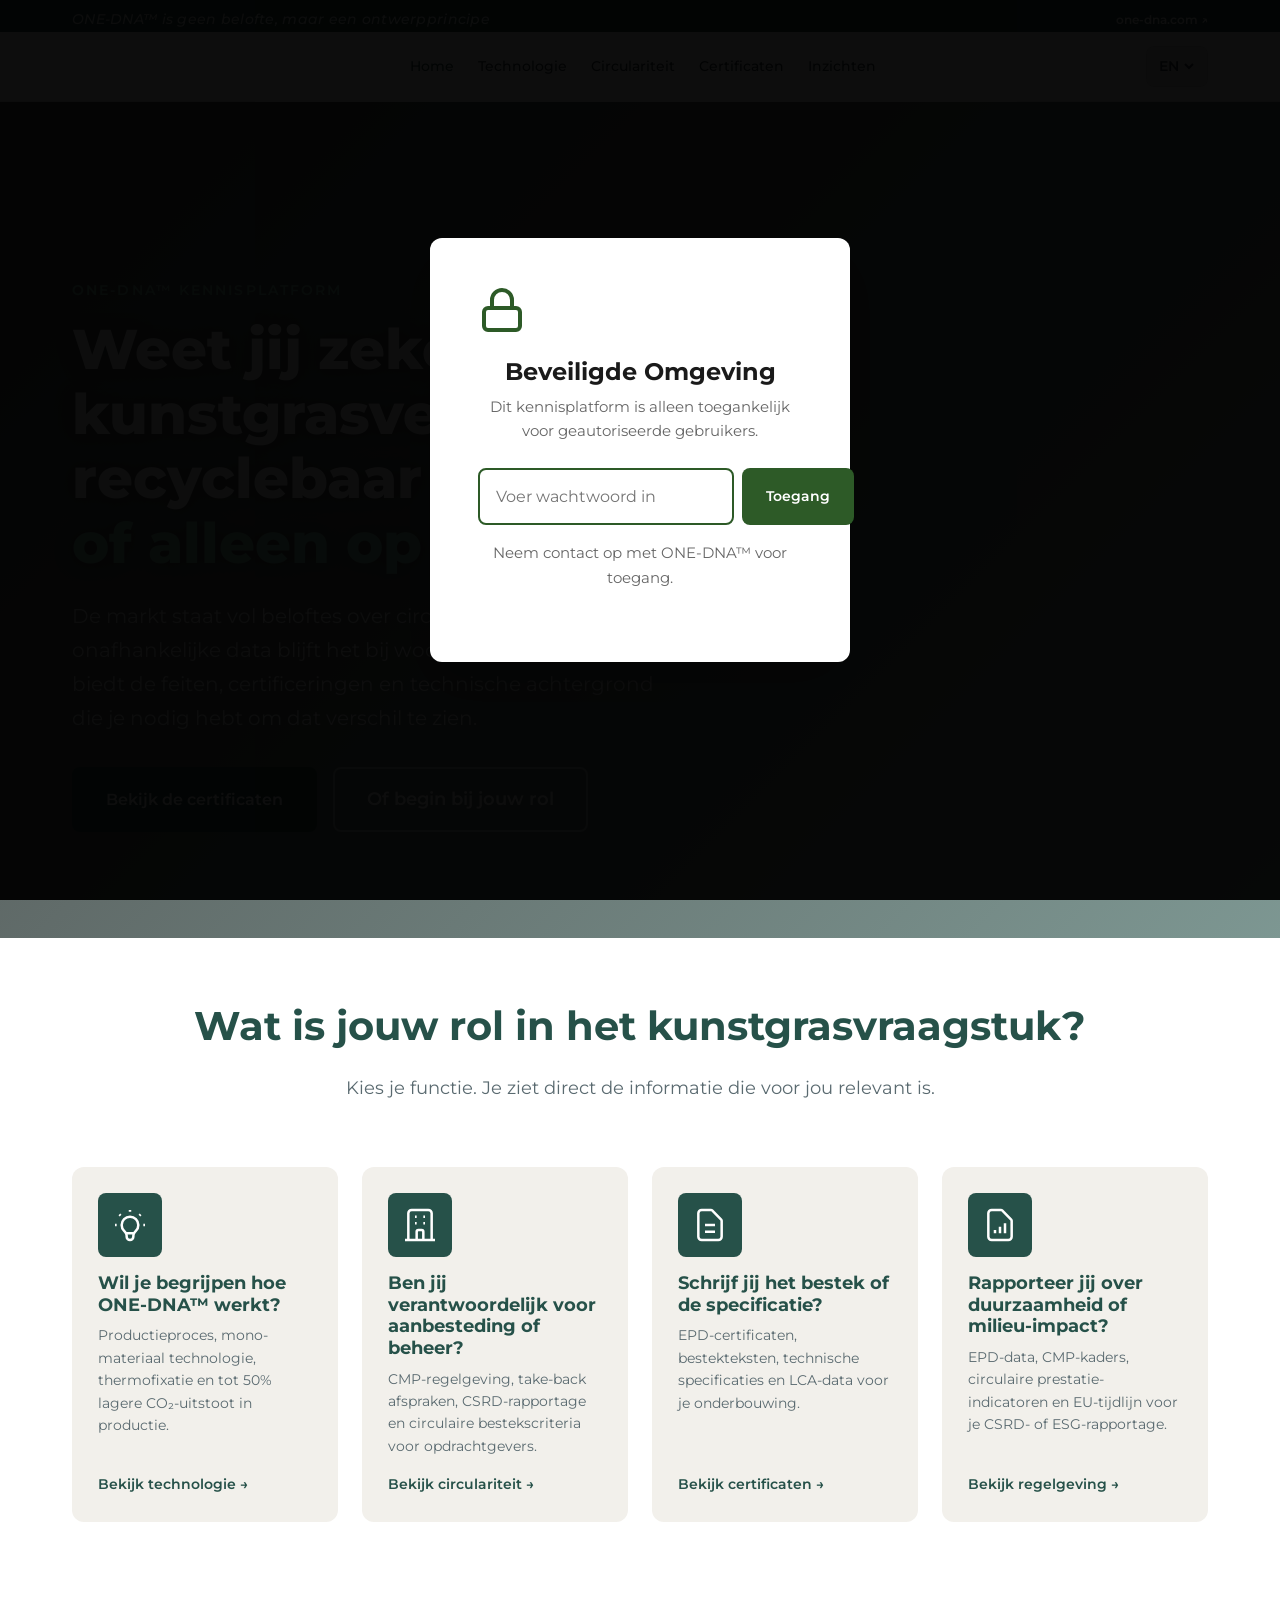
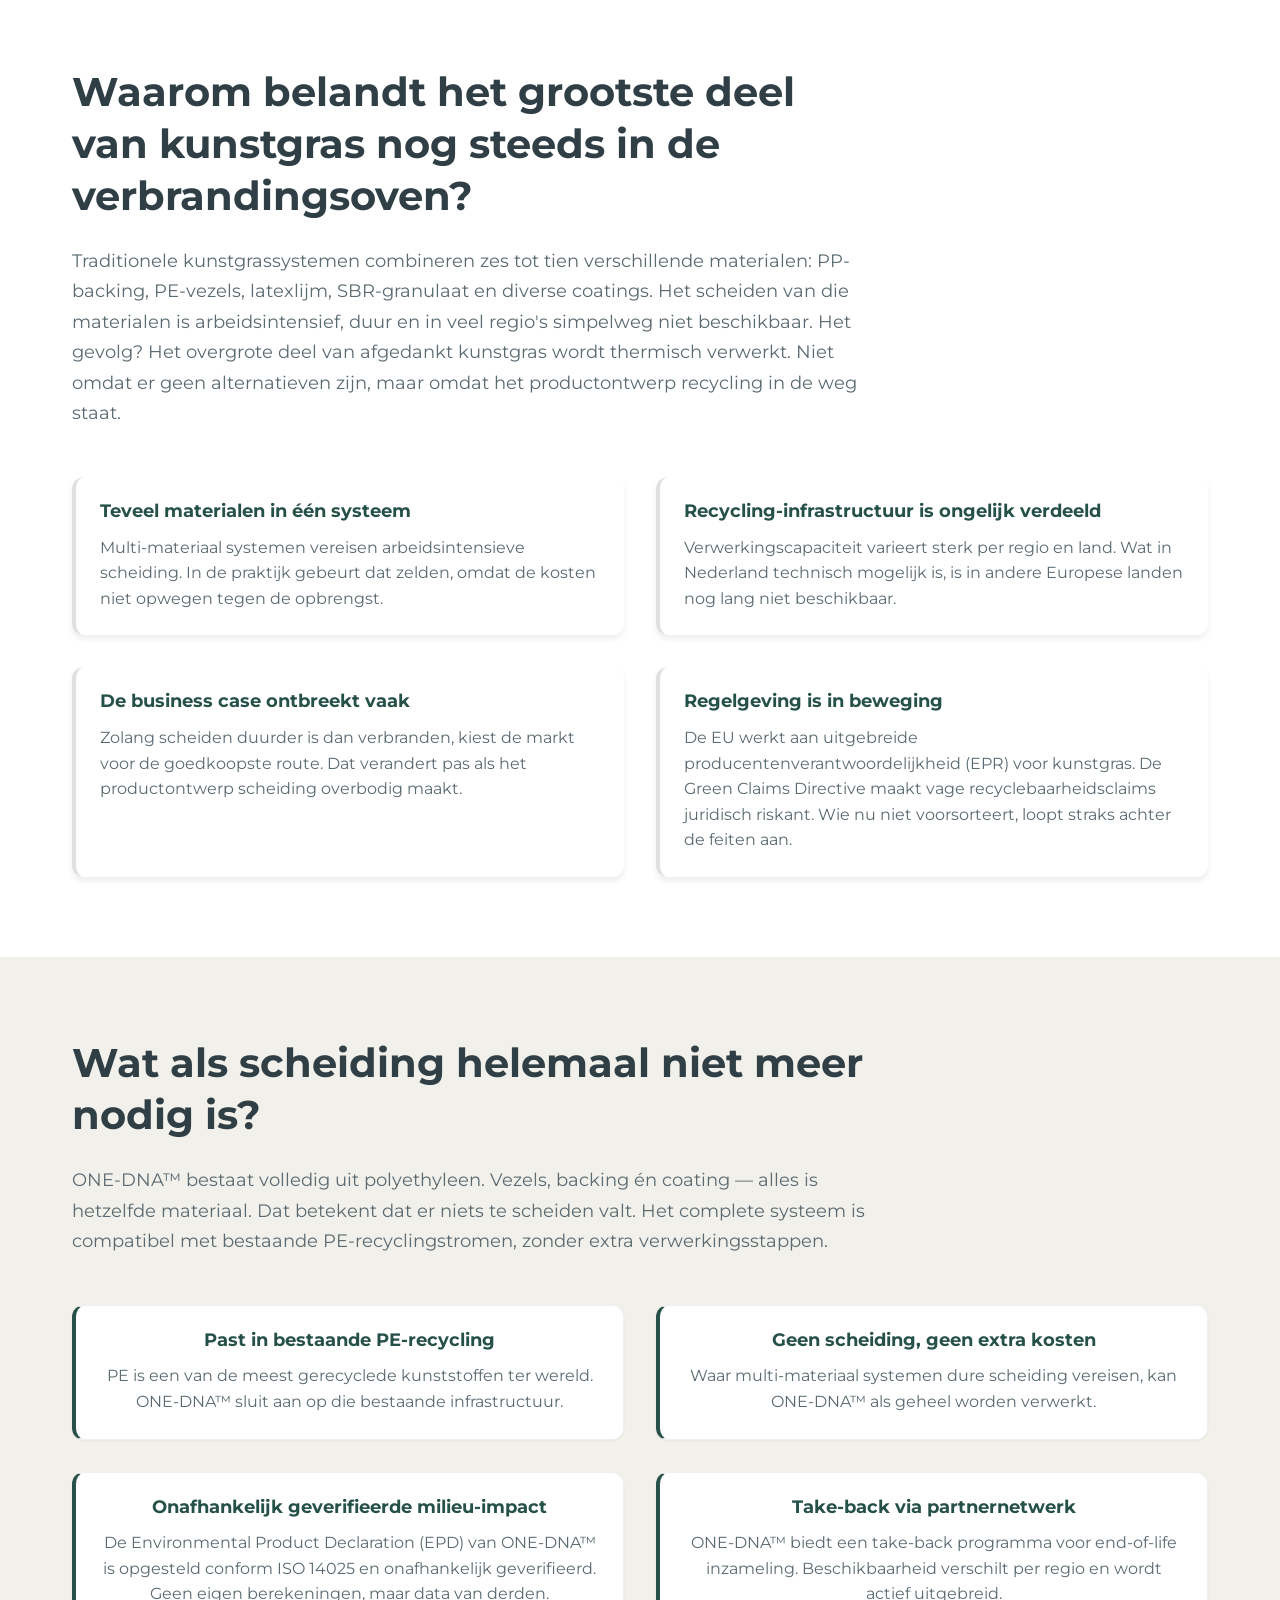
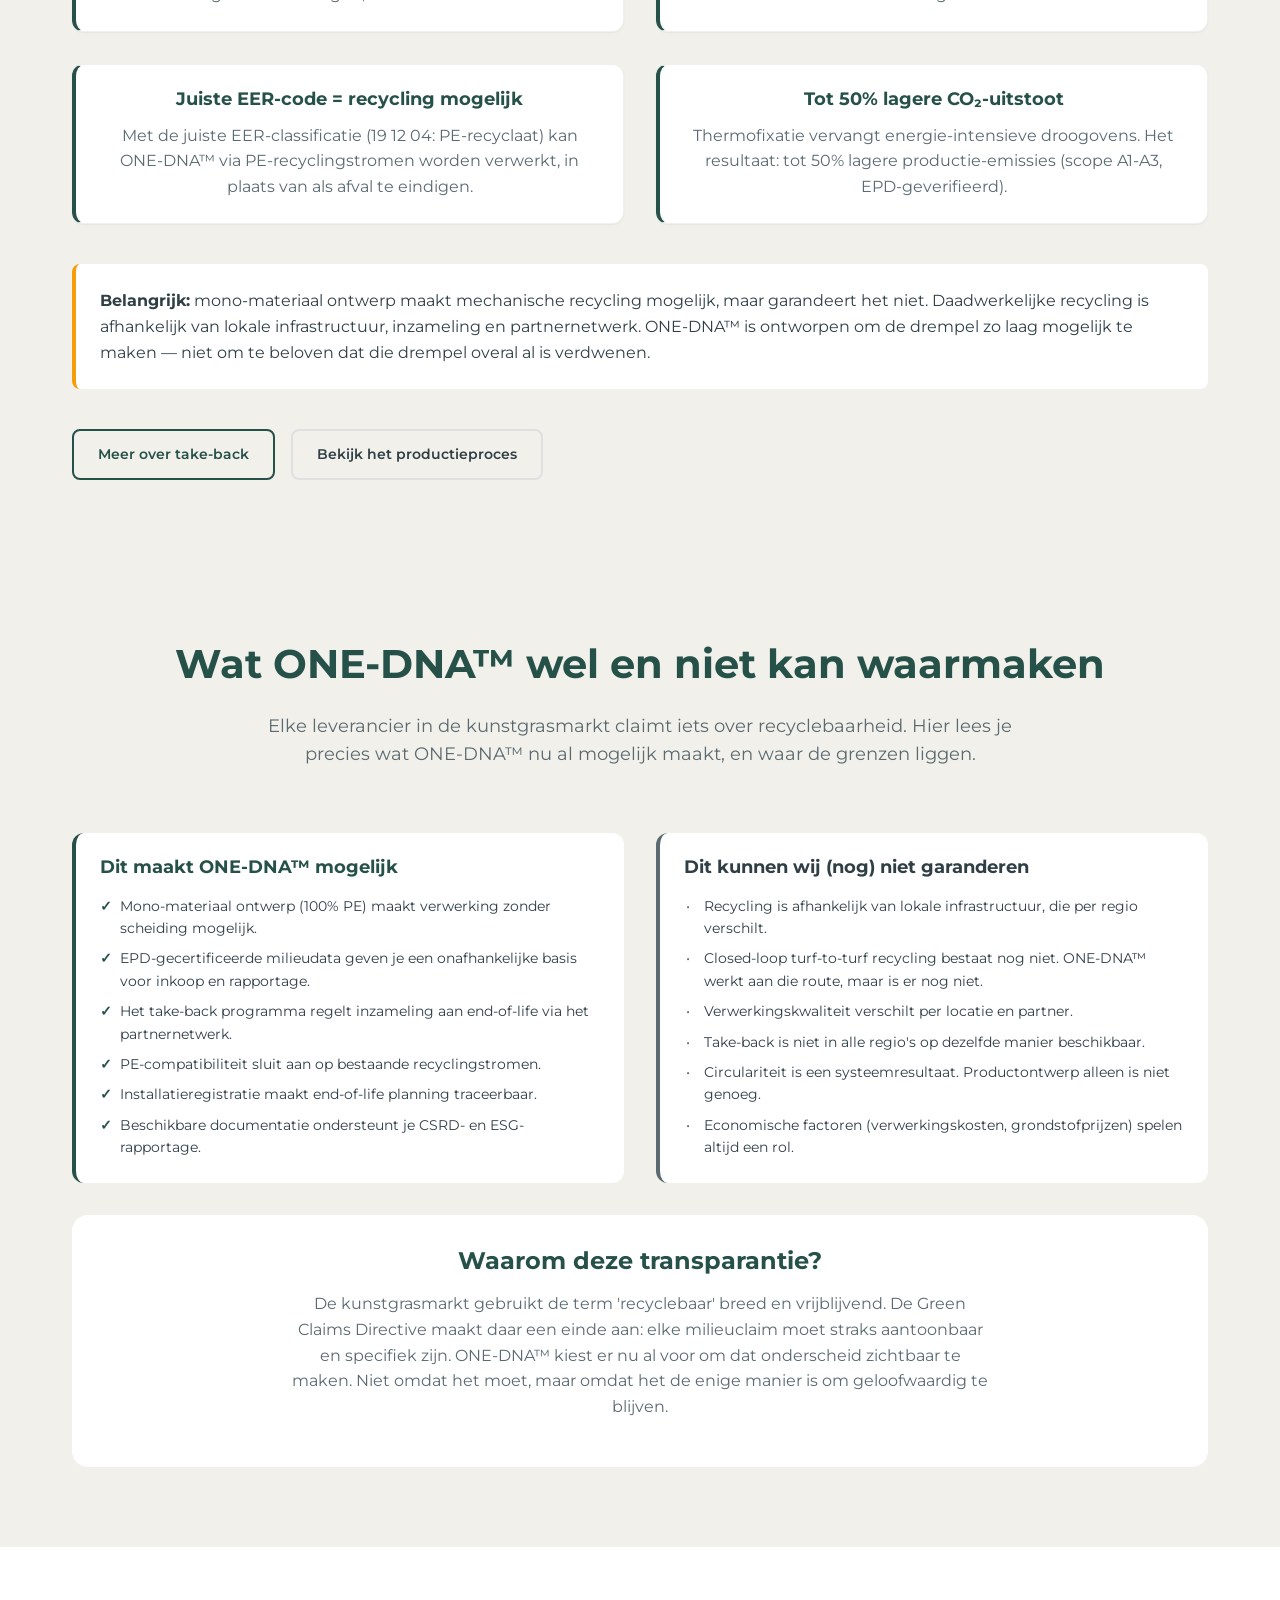
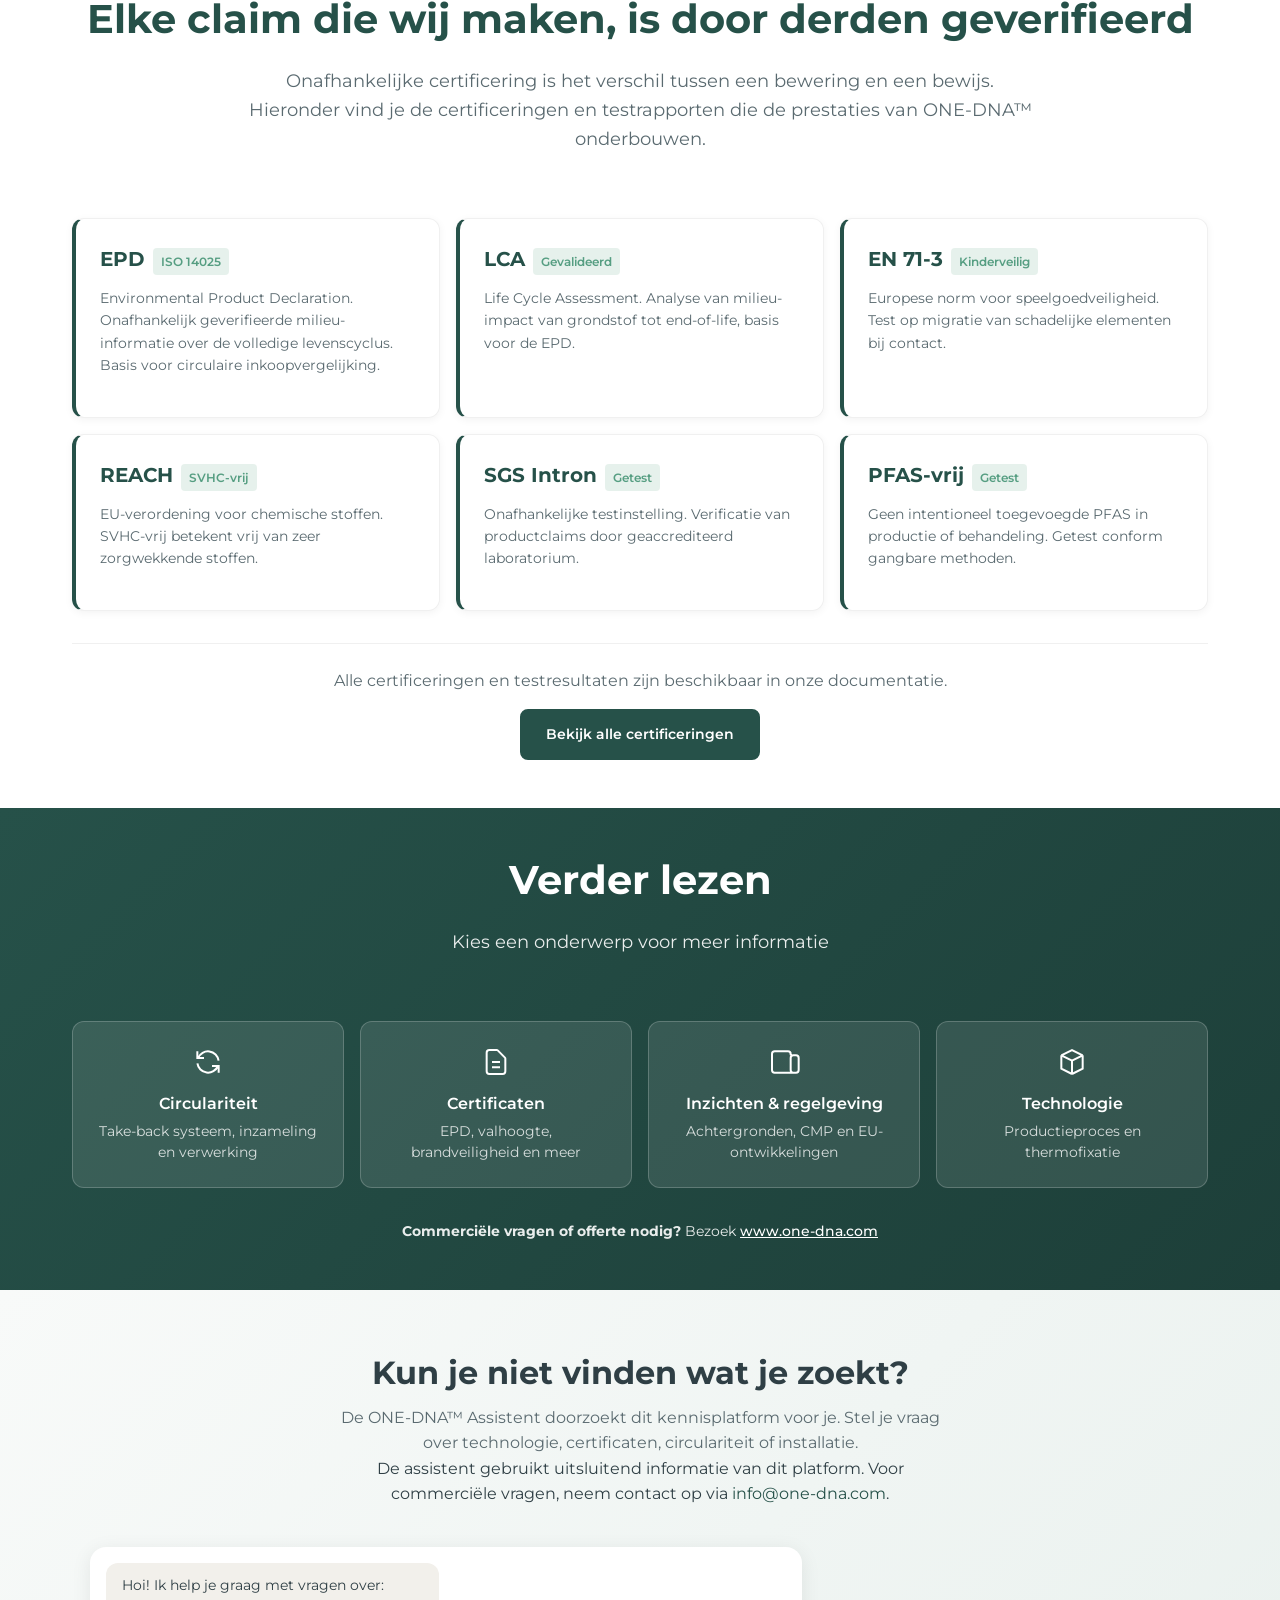
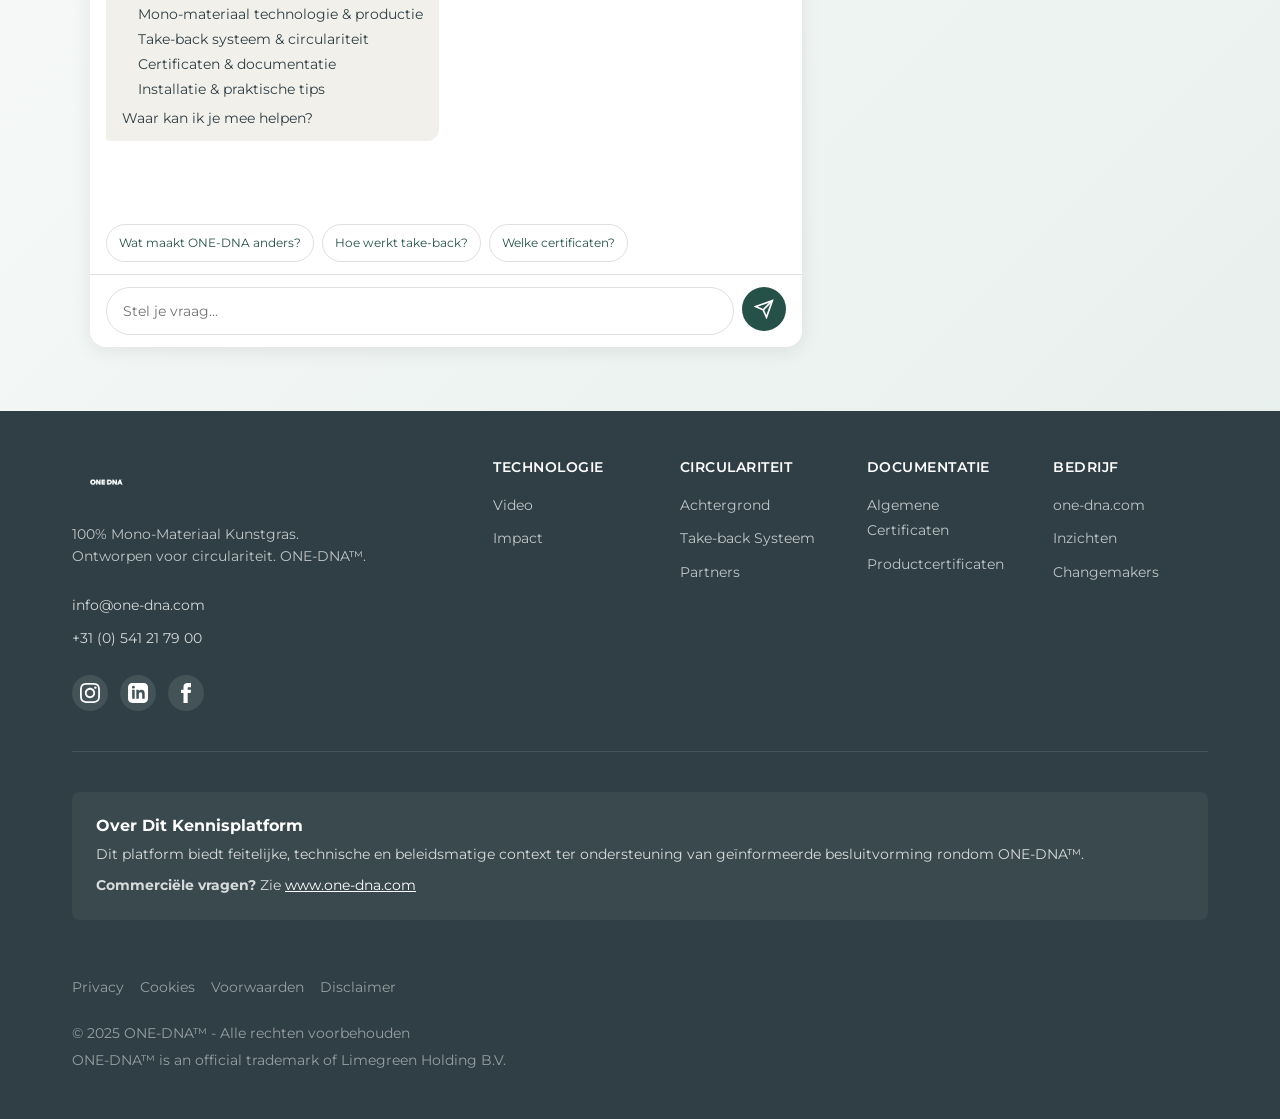
==== commit e8c87215: "Fix UI/UX issues: logos, footer, spacing, emissions, and page titles - Increase header logo from 32p" ====
--- a/index.html
+++ b/index.html
@@ -193,6 +193,17 @@
                 <p class="section-subtitle">Kies je functie. Je ziet direct de informatie die voor jou relevant is.</p>
 
                 <div class="start-here-grid">
+                    <a href="products.html" class="start-here-card">
+                        <div class="start-here-card__icon">
+                            <svg width="40" height="40" viewBox="0 0 24 24" fill="none" stroke="currentColor" stroke-width="1.5">
+                                <path d="M9.663 17h4.673M12 3v1m6.364 1.636l-.707.707M21 12h-1M4 12H3m3.343-5.657l-.707-.707m2.828 9.9a5 5 0 117.072 0l-.548.547A3.374 3.374 0 0014 18.469V19a2 2 0 11-4 0v-.531c0-.895-.356-1.754-.988-2.386l-.548-.547z"/>
+                            </svg>
+                        </div>
+                        <h3>Wil je begrijpen hoe ONE-DNA™ werkt?</h3>
+                        <p>Productieproces, mono-materiaal technologie, thermofixatie en tot 50% lagere CO₂-uitstoot in productie.</p>
+                        <span class="start-here-card__link">Bekijk technologie →</span>
+                    </a>
+
                     <a href="circularity.html" class="start-here-card">
                         <div class="start-here-card__icon">
                             <svg width="40" height="40" viewBox="0 0 24 24" fill="none" stroke="currentColor" stroke-width="1.5">
@@ -297,6 +308,16 @@
                     <div class="solution-card">
                         <h3>Take-back via partnernetwerk</h3>
                         <p>ONE-DNA™ biedt een take-back programma voor end-of-life inzameling. Beschikbaarheid verschilt per regio en wordt actief uitgebreid.</p>
+                    </div>
+
+                    <div class="solution-card">
+                        <h3>Juiste EER-code = recycling mogelijk</h3>
+                        <p>Met de juiste EER-classificatie (19 12 04: PE-recyclaat) kan ONE-DNA™ via PE-recyclingstromen worden verwerkt, in plaats van als afval te eindigen.</p>
+                    </div>
+
+                    <div class="solution-card">
+                        <h3>Tot 50% lagere CO₂-uitstoot</h3>
+                        <p>Thermofixatie vervangt energie-intensieve droogovens. Het resultaat: tot 50% lagere productie-emissies (scope A1-A3, EPD-geverifieerd).</p>
                     </div>
                 </div>
 
@@ -640,16 +661,6 @@
                     <p>&copy; 2025 ONE-DNA™ - Alle rechten voorbehouden</p>
                     <p class="footer__tm">ONE-DNA™ is an official trademark of Limegreen Holding B.V.</p>
                 </div>
-
-                <!-- Anti-Greenwashing Notice -->
-                <div class="footer__notice">
-                    <p>
-                        <strong>Duurzaamheidsverklaring:</strong> ONE-DNA™ is ontworpen voor recycleerbaarheid.
-                        Daadwerkelijke milieuvoordelen zijn afhankelijk van correcte implementatie, beschikbare
-                        infrastructuur en deelname aan het ONE-DNA™ take-back programma. Alle claims zijn
-                        onderbouwd met onafhankelijk geverifieerde data.
-                    </p>
-                </div>
             </div>
         </div>
     </footer>
--- a/css/style.css
+++ b/css/style.css
@@ -327,13 +327,13 @@
 }
 
 .logo-img {
-    height: 32px;
+    height: 40px;
     width: auto;
 }
 
 @media (min-width: 768px) {
     .logo-img {
-        height: 36px;
+        height: 48px;
     }
 }
 
@@ -1265,7 +1265,7 @@
 .footer {
     background-color: var(--color-dark);
     color: white;
-    padding: var(--spacing-16) 0 var(--spacing-8);
+    padding: var(--spacing-12) 0 var(--spacing-6);
 }
 
 .footer__main {
@@ -1284,7 +1284,7 @@
 }
 
 .footer__logo {
-    height: 28px;
+    height: 48px;
     width: auto;
     margin-bottom: var(--spacing-4);
 }
@@ -4143,6 +4143,7 @@
     display: flex;
     flex-wrap: wrap;
     gap: var(--spacing-2);
+    margin-top: var(--spacing-12);
     margin-bottom: var(--spacing-8);
     padding-bottom: var(--spacing-4);
     border-bottom: 1px solid var(--color-border-light);
@@ -6030,37 +6031,43 @@
 
 /* Tech CTA */
 .tech-cta {
-    padding: var(--spacing-16) 0;
-    background: var(--color-primary);
-}
-
-.tech-cta__content h2,
-.tech-cta__content p {
-    color: white;
+    padding: var(--spacing-20) 0;
+    background: var(--color-background-alt);
 }
 
 .tech-cta__content {
     text-align: center;
-    max-width: 600px;
+    max-width: 800px;
     margin: 0 auto;
 }
 
 .tech-cta__content h2 {
     font-size: var(--font-size-2xl);
-    color: var(--color-text);
-    margin-bottom: var(--spacing-3);
+    margin-bottom: var(--spacing-6);
+}
+
+@media (min-width: 768px) {
+    .tech-cta__content h2 {
+        font-size: var(--font-size-3xl);
+    }
+}
+
+@media (min-width: 1024px) {
+    .tech-cta__content h2 {
+        font-size: var(--font-size-4xl);
+    }
 }
 
 .tech-cta__content p {
     font-size: var(--font-size-lg);
     color: var(--color-text-light);
-    margin-bottom: var(--spacing-6);
+    margin-bottom: var(--spacing-8);
 }
 
 .tech-cta__buttons {
     display: flex;
     flex-wrap: wrap;
-    gap: var(--spacing-3);
+    gap: var(--spacing-4);
     justify-content: center;
 }
 
@@ -6086,6 +6093,7 @@
     font-size: var(--font-size-3xl);
     font-weight: 800;
     color: var(--color-text);
+    line-height: 1.2;
     margin-bottom: var(--spacing-6);
 }
 
@@ -6101,21 +6109,8 @@
     }
 }
 
-.circ-hero__definition {
-    font-size: var(--font-size-lg);
-    color: var(--color-text);
-    line-height: 1.7;
-    margin-bottom: var(--spacing-4);
-}
-
-.circ-hero__note {
-    font-size: var(--font-size-base);
-    color: var(--color-text-light);
-    line-height: 1.6;
-    padding: var(--spacing-4);
-    background: white;
-    border-left: 4px solid var(--color-border);
-    border-radius: var(--radius-sm);
+.circ-hero__content h1 .highlight {
+    color: var(--color-secondary);
 }
 
 /* Circ Context Section */
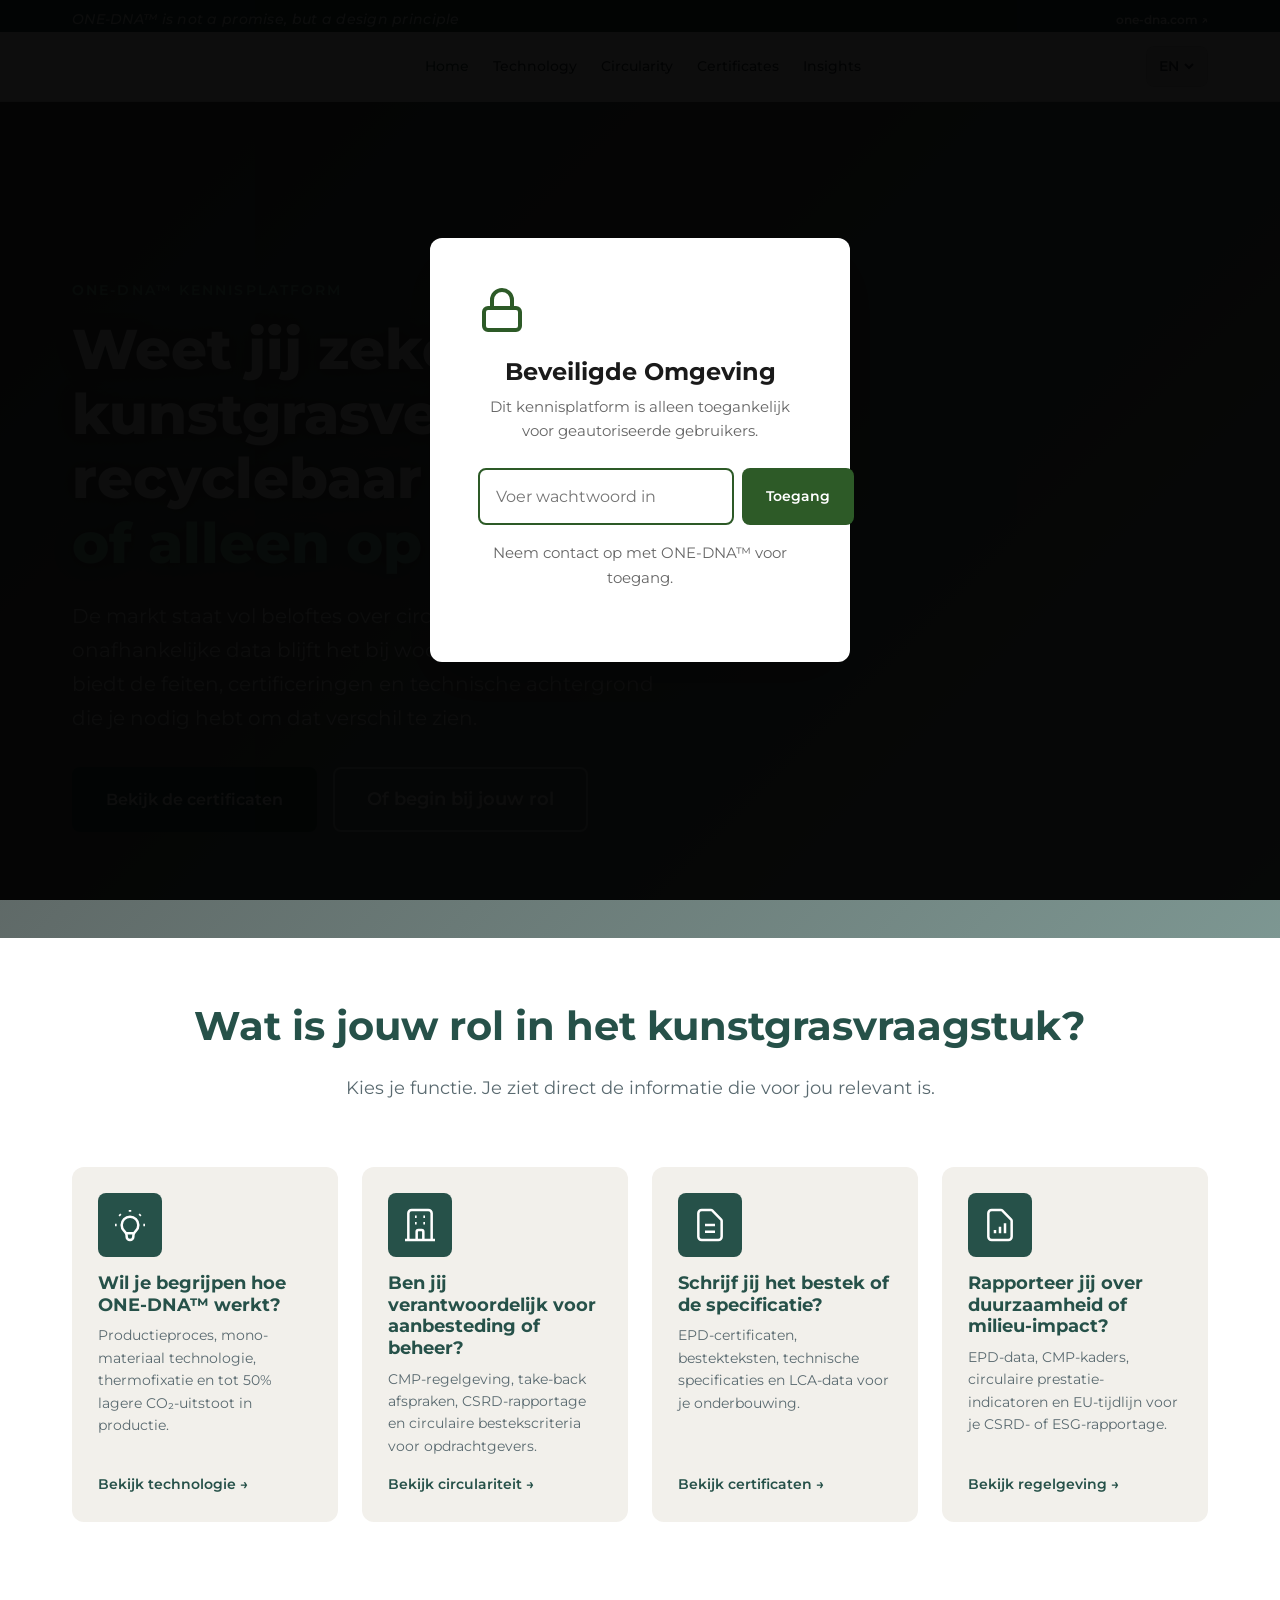
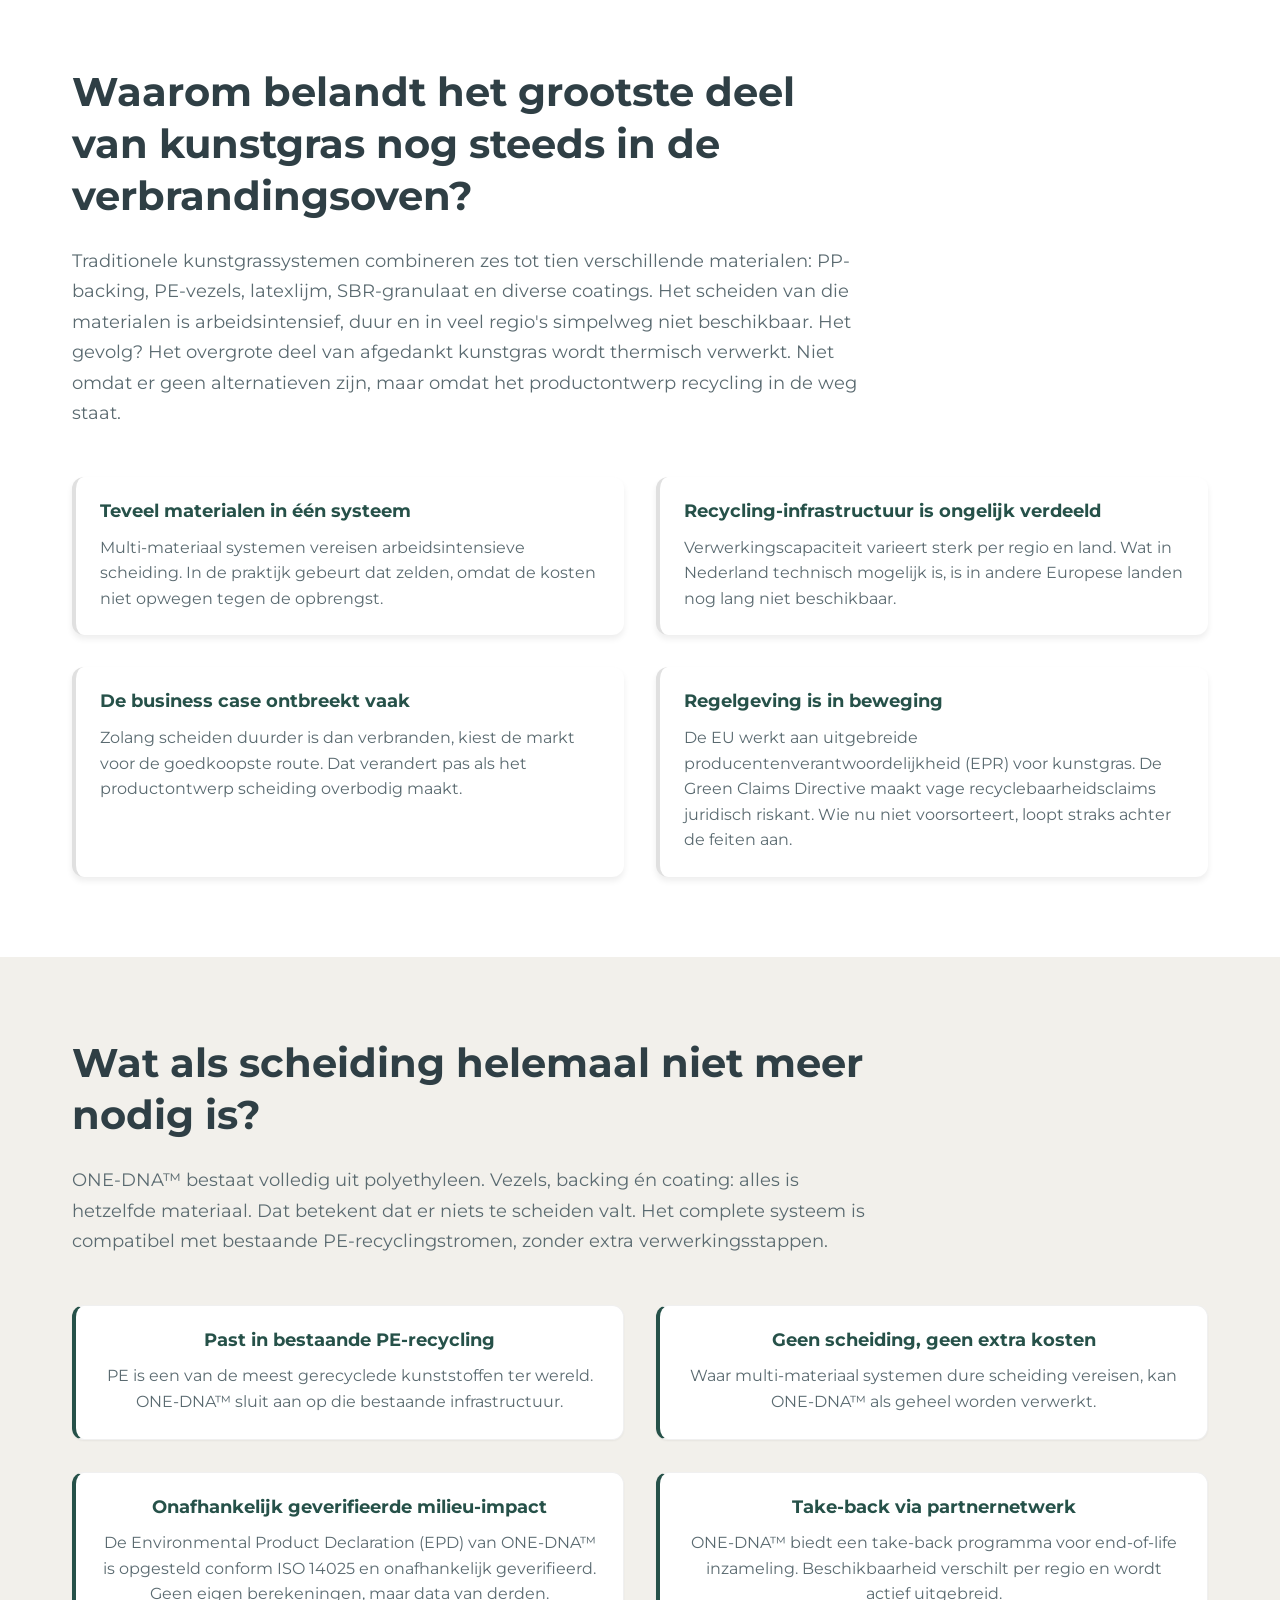
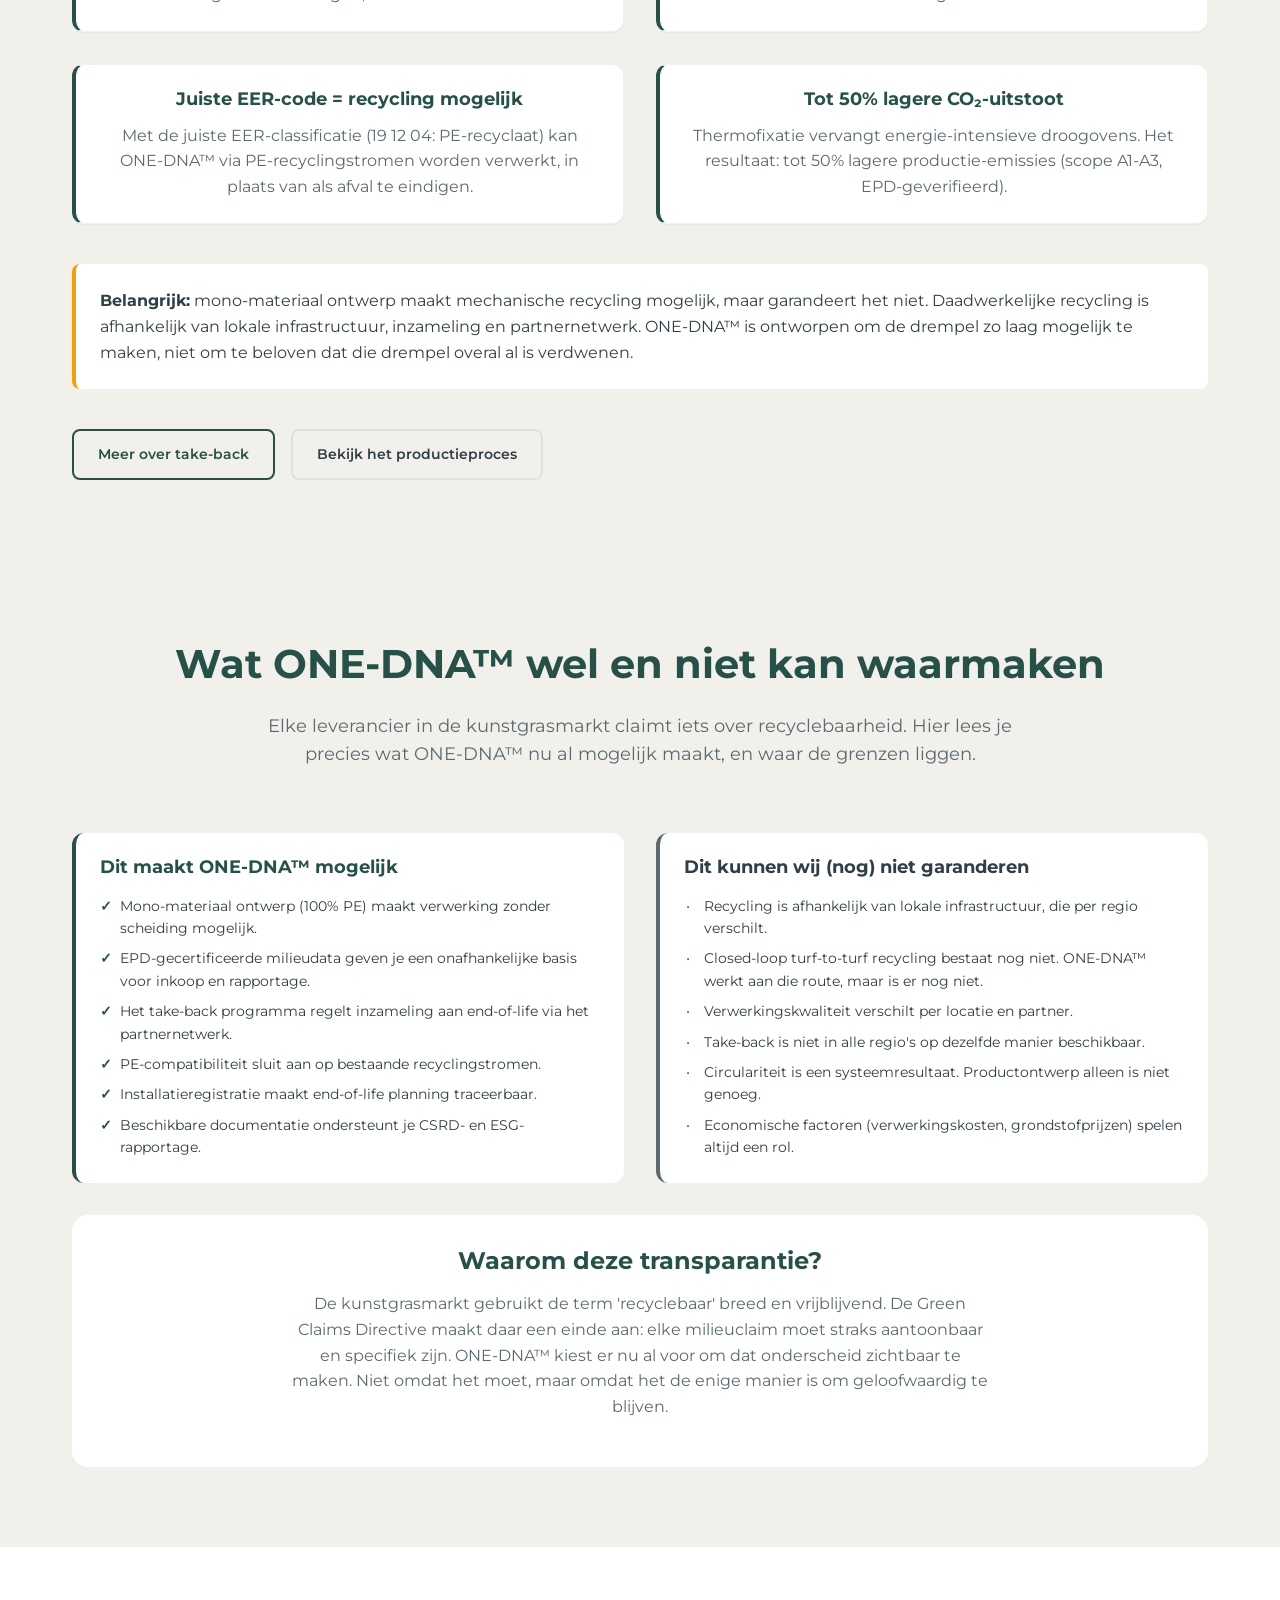
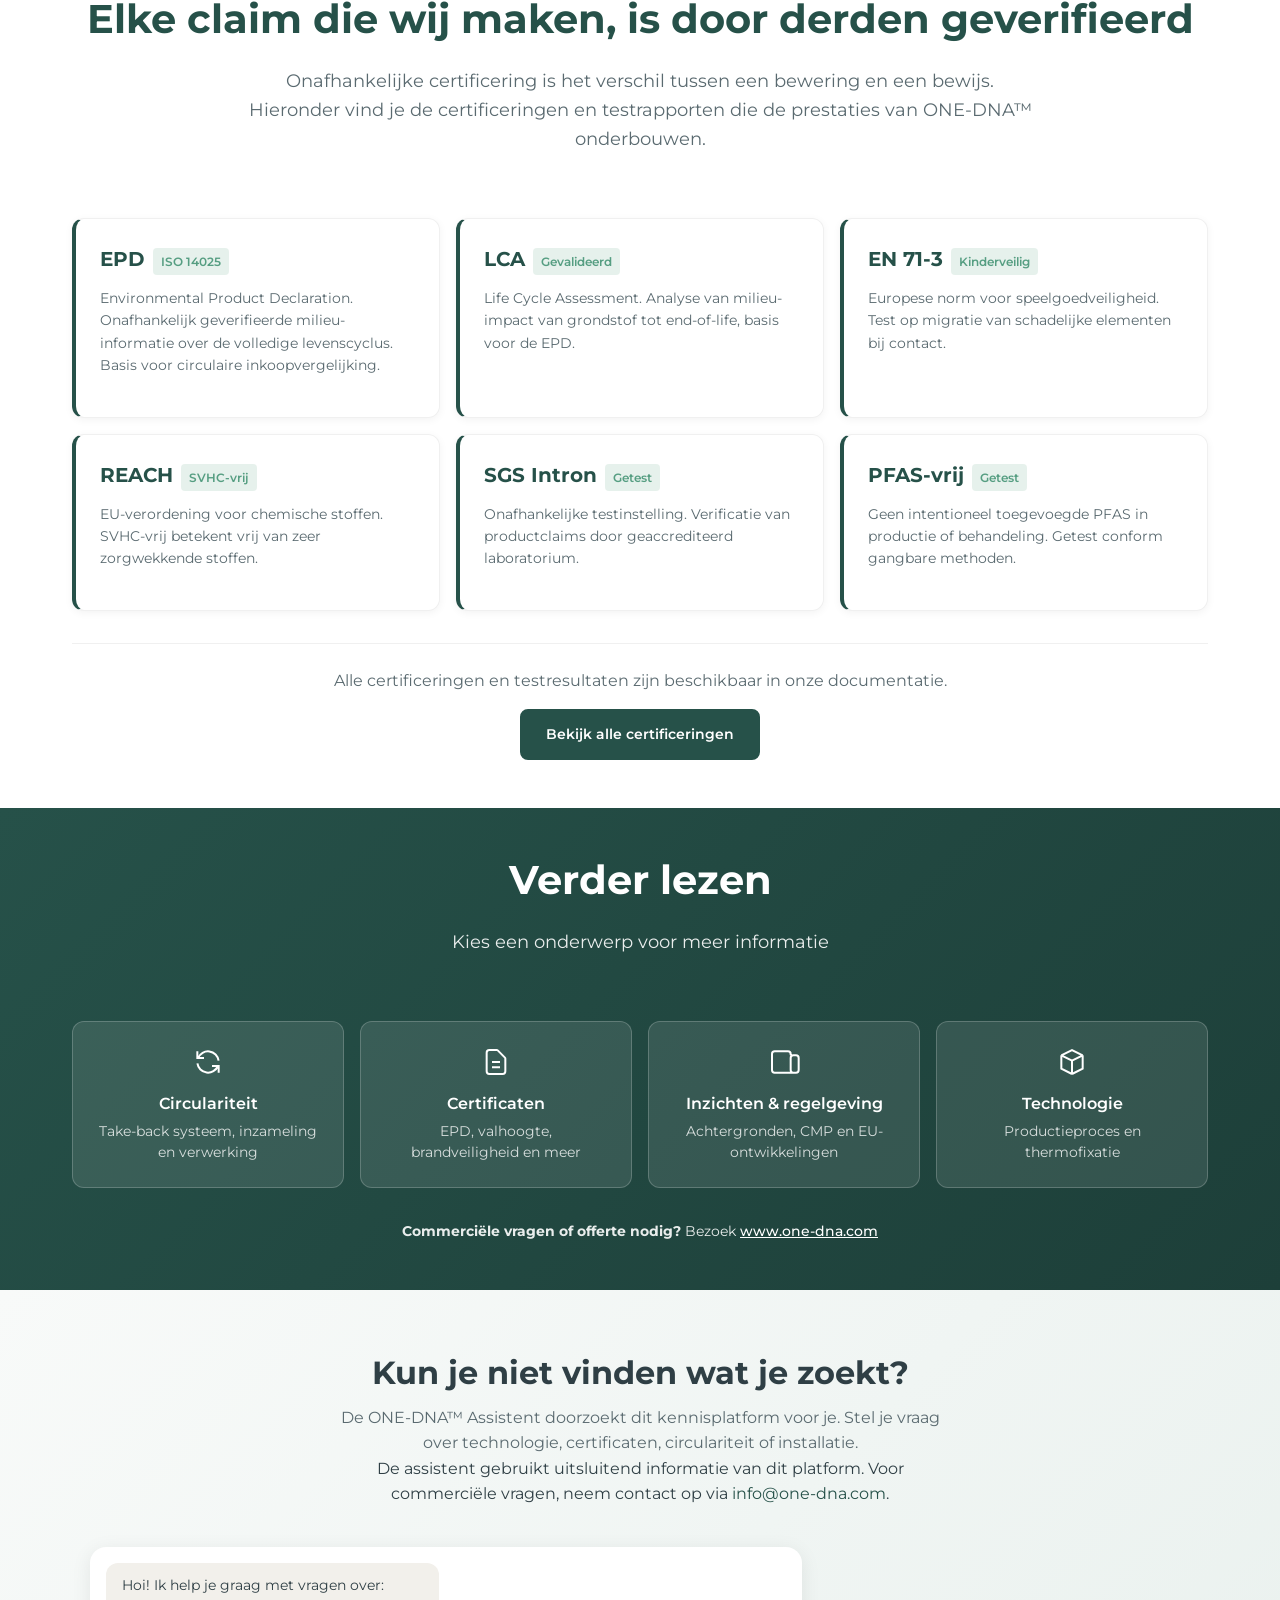
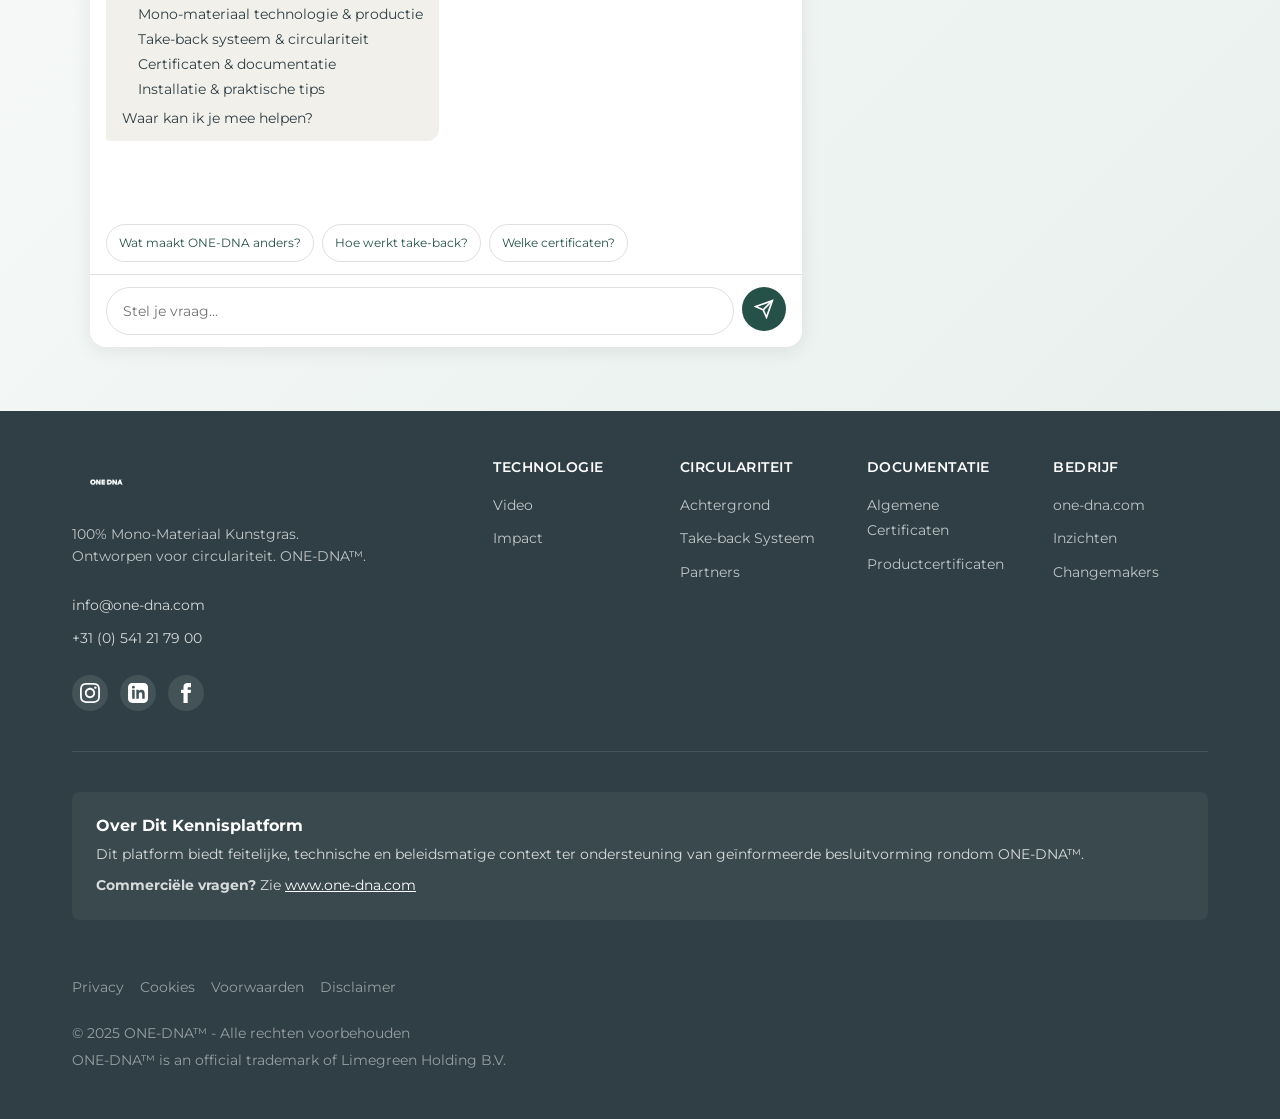
==== commit 363ea02e: "Add i18n translation support and fix styling issues - Add data-i18n attributes to all navigation ele" ====
--- a/index.html
+++ b/index.html
@@ -63,7 +63,7 @@
     <div class="top-bar">
         <div class="container">
             <div class="top-bar__items">
-                <span class="top-bar__item top-bar__item--statement">ONE-DNA™ is geen belofte, maar een ontwerpprincipe</span>
+                <span class="top-bar__item top-bar__item--statement" data-i18n="topbar_statement">ONE-DNA™ is geen belofte, maar een ontwerpprincipe</span>
             </div>
             <div class="top-bar__contact">
                 <a href="https://www.one-dna.com" target="_blank" rel="noopener">one-dna.com ↗</a>
@@ -82,28 +82,28 @@
 
             <ul class="nav__menu" id="main-nav">
                 <li class="nav__item">
-                    <a href="index.html" class="nav__link active">Home</a>
+                    <a href="index.html" class="nav__link active" data-i18n="nav_home">Home</a>
                 </li>
                 <li class="nav__item">
-                    <a href="products.html" class="nav__link">Technologie</a>
+                    <a href="products.html" class="nav__link" data-i18n="nav_technology">Technologie</a>
                 </li>
                 <li class="nav__item nav__item--dropdown">
-                    <a href="circularity.html" class="nav__link">Circulariteit</a>
+                    <a href="circularity.html" class="nav__link" data-i18n="nav_circularity">Circulariteit</a>
                     <div class="nav__dropdown">
-                        <a href="circularity.html#context" class="nav__dropdown-item">Achtergrond</a>
-                        <a href="circularity.html#take-back" class="nav__dropdown-item">Take-back Systeem</a>
-                        <a href="circularity.html#partners" class="nav__dropdown-item">Partners</a>
+                        <a href="circularity.html#context" class="nav__dropdown-item" data-i18n="nav_background">Achtergrond</a>
+                        <a href="circularity.html#take-back" class="nav__dropdown-item" data-i18n="nav_takeback">Take-back Systeem</a>
+                        <a href="circularity.html#partners" class="nav__dropdown-item" data-i18n="nav_partners">Partners</a>
                     </div>
                 </li>
                 <li class="nav__item nav__item--dropdown">
-                    <a href="documentation.html" class="nav__link">Certificaten</a>
+                    <a href="documentation.html" class="nav__link" data-i18n="nav_certificates">Certificaten</a>
                     <div class="nav__dropdown">
-                        <a href="documentation.html#algemeen" class="nav__dropdown-item">Algemene Certificaten</a>
-                        <a href="documentation.html#product" class="nav__dropdown-item">Productcertificaten</a>
+                        <a href="documentation.html#algemeen" class="nav__dropdown-item" data-i18n="nav_general_certs">Algemene Certificaten</a>
+                        <a href="documentation.html#product" class="nav__dropdown-item" data-i18n="nav_product_certs">Productcertificaten</a>
                     </div>
                 </li>
                 <li class="nav__item">
-                    <a href="blog.html" class="nav__link">Inzichten</a>
+                    <a href="blog.html" class="nav__link" data-i18n="nav_insights">Inzichten</a>
                 </li>
             </ul>
 
@@ -132,24 +132,24 @@
     <div class="mobile-nav" id="mobile-nav" aria-hidden="true">
         <div class="mobile-nav__content">
             <ul class="mobile-nav__menu">
-                <li><a href="index.html">Home</a></li>
-                <li><a href="products.html">Technologie</a></li>
+                <li><a href="index.html" data-i18n="nav_home">Home</a></li>
+                <li><a href="products.html" data-i18n="nav_technology">Technologie</a></li>
                 <li class="mobile-nav__group">
-                    <span class="mobile-nav__label">Circulariteit</span>
+                    <span class="mobile-nav__label" data-i18n="nav_circularity">Circulariteit</span>
                     <ul>
-                        <li><a href="circularity.html#context">Achtergrond</a></li>
-                        <li><a href="circularity.html#take-back">Take-back Systeem</a></li>
-                        <li><a href="circularity.html#partners">Partners</a></li>
+                        <li><a href="circularity.html#context" data-i18n="nav_background">Achtergrond</a></li>
+                        <li><a href="circularity.html#take-back" data-i18n="nav_takeback">Take-back Systeem</a></li>
+                        <li><a href="circularity.html#partners" data-i18n="nav_partners">Partners</a></li>
                     </ul>
                 </li>
                 <li class="mobile-nav__group">
-                    <span class="mobile-nav__label">Certificaten</span>
+                    <span class="mobile-nav__label" data-i18n="nav_certificates">Certificaten</span>
                     <ul>
-                        <li><a href="documentation.html#algemeen">Algemene Certificaten</a></li>
-                        <li><a href="documentation.html#product">Productcertificaten</a></li>
+                        <li><a href="documentation.html#algemeen" data-i18n="nav_general_certs">Algemene Certificaten</a></li>
+                        <li><a href="documentation.html#product" data-i18n="nav_product_certs">Productcertificaten</a></li>
                     </ul>
                 </li>
-                <li><a href="blog.html">Inzichten</a></li>
+                <li><a href="blog.html" data-i18n="nav_insights">Inzichten</a></li>
             </ul>
             <div class="mobile-nav__cta">
                 <a href="https://www.one-dna.com" target="_blank" rel="noopener" class="btn btn-secondary btn-block">Commerciële site ↗</a>
@@ -283,7 +283,7 @@
                 <div class="solution-section__intro">
                     <h2 id="solution-title">Wat als scheiding helemaal niet meer nodig is?</h2>
                     <p class="solution-section__lead">
-                        ONE-DNA™ bestaat volledig uit polyethyleen. Vezels, backing én coating — alles is hetzelfde materiaal.
+                        ONE-DNA™ bestaat volledig uit polyethyleen. Vezels, backing én coating: alles is hetzelfde materiaal.
                         Dat betekent dat er niets te scheiden valt. Het complete systeem is compatibel met bestaande PE-recyclingstromen,
                         zonder extra verwerkingsstappen.
                     </p>
@@ -325,7 +325,7 @@
                     <p>
                         <strong>Belangrijk:</strong> mono-materiaal ontwerp maakt mechanische recycling mogelijk, maar garandeert het niet.
                         Daadwerkelijke recycling is afhankelijk van lokale infrastructuur, inzameling en partnernetwerk. ONE-DNA™ is ontworpen
-                        om de drempel zo laag mogelijk te maken — niet om te beloven dat die drempel overal al is verdwenen.
+                        om de drempel zo laag mogelijk te maken, niet om te beloven dat die drempel overal al is verdwenen.
                     </p>
                 </div>
 
--- a/css/style.css
+++ b/css/style.css
@@ -7128,6 +7128,12 @@
     }
 }
 
+@media (min-width: 1024px) {
+    .cert-hero__title {
+        font-size: 3.5rem;
+    }
+}
+
 .cert-hero__title .highlight {
     color: var(--color-secondary);
 }
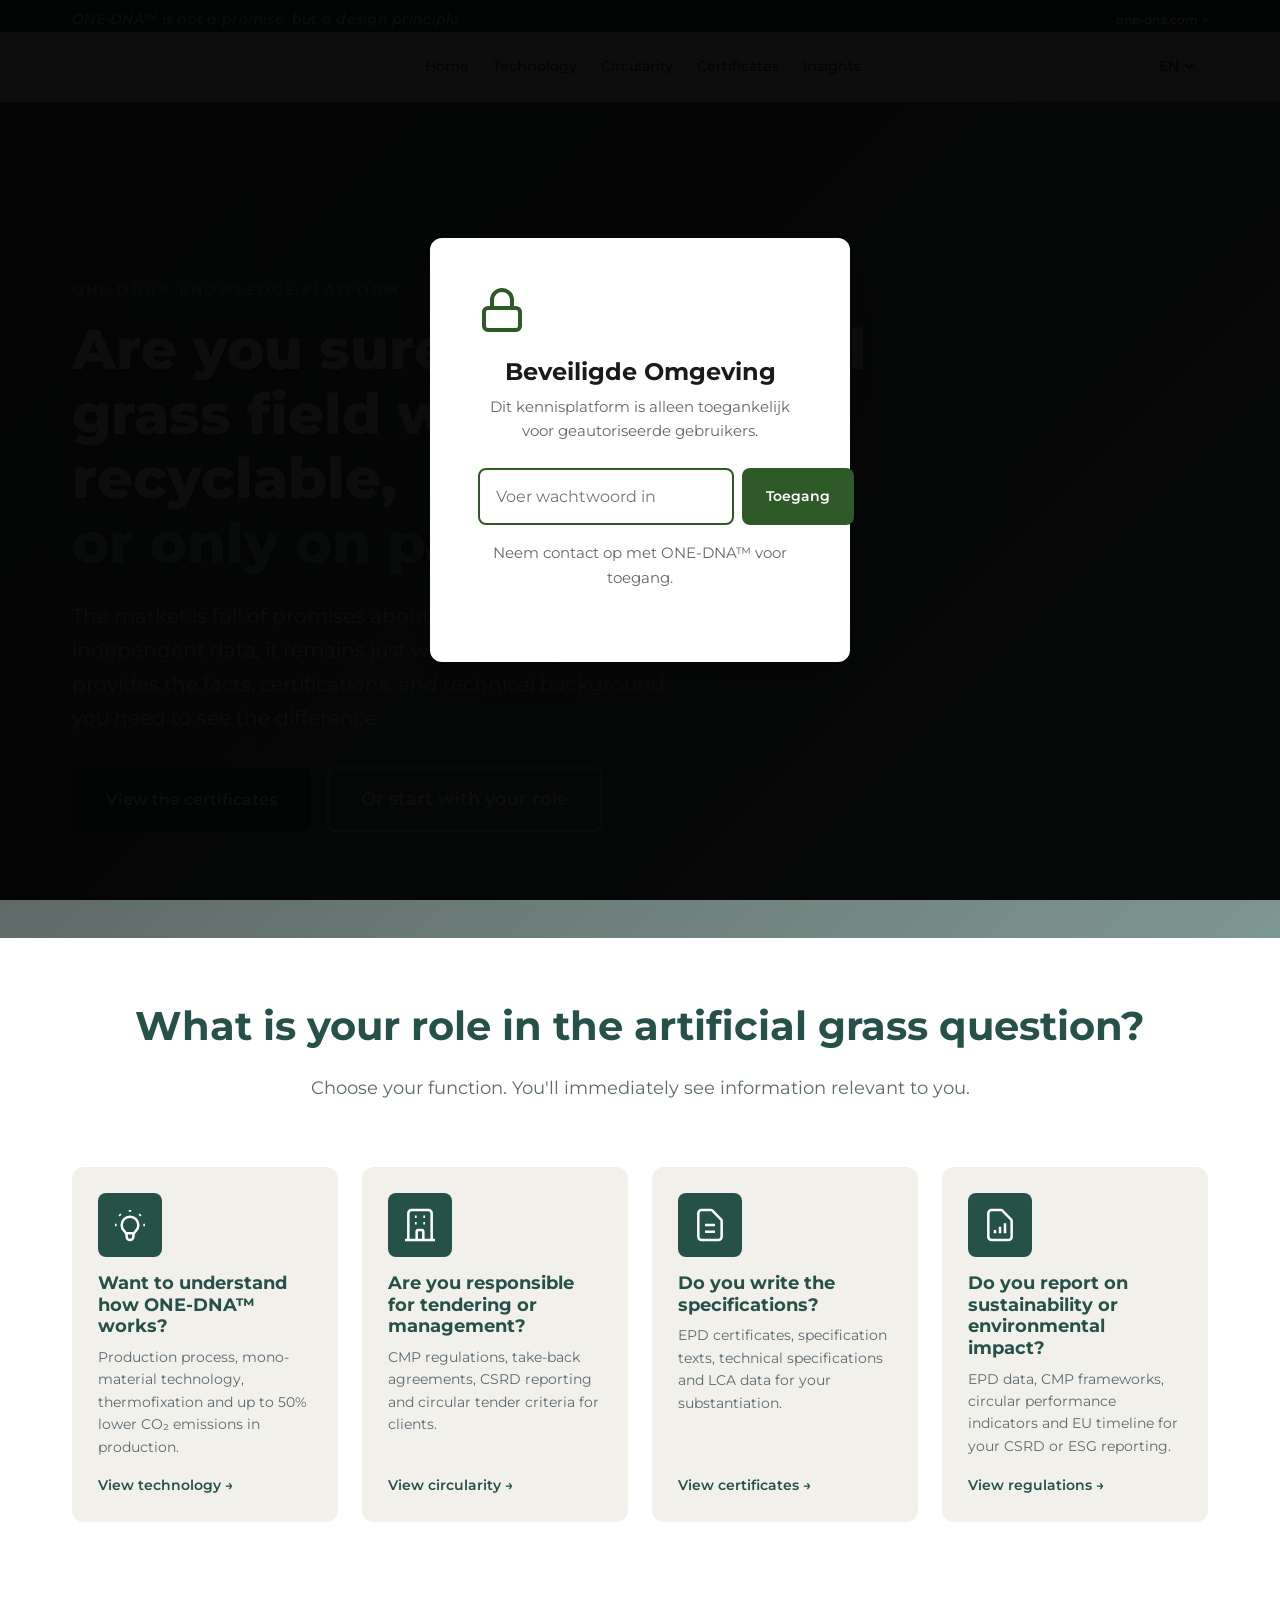
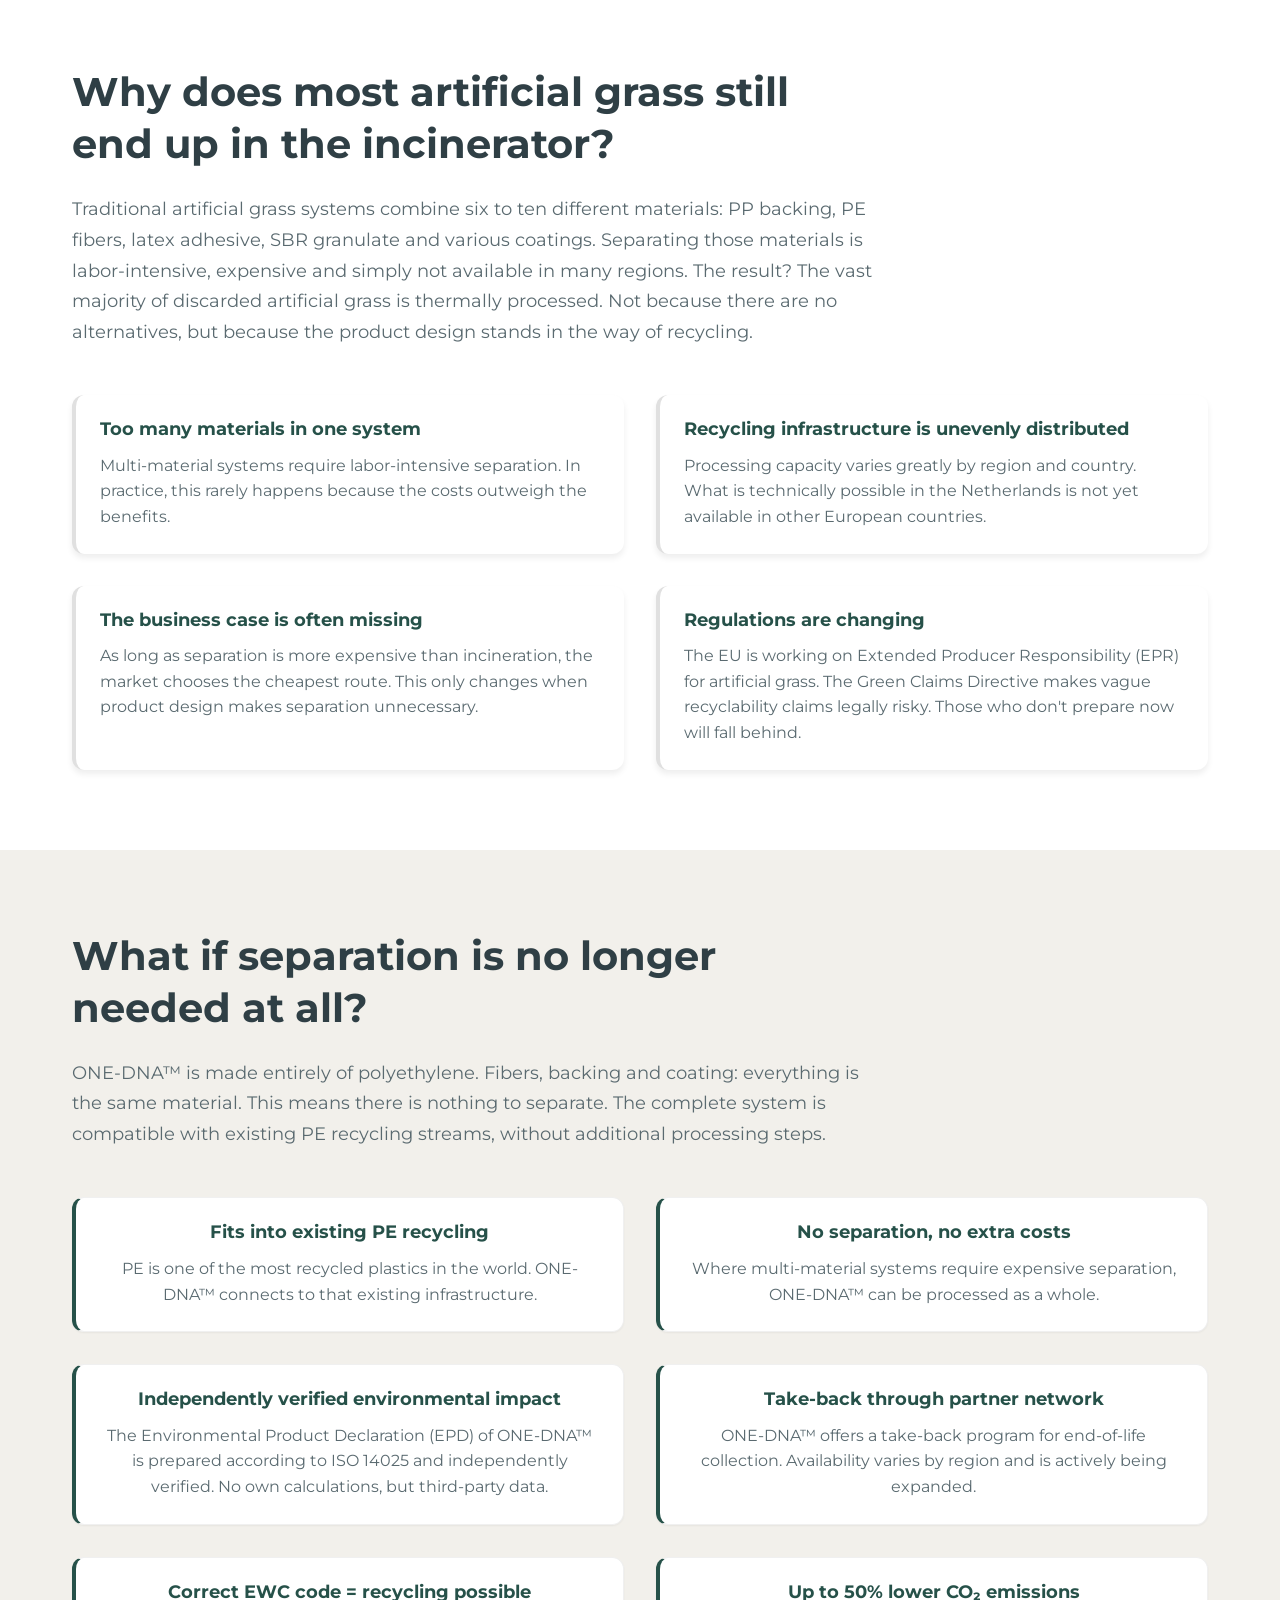
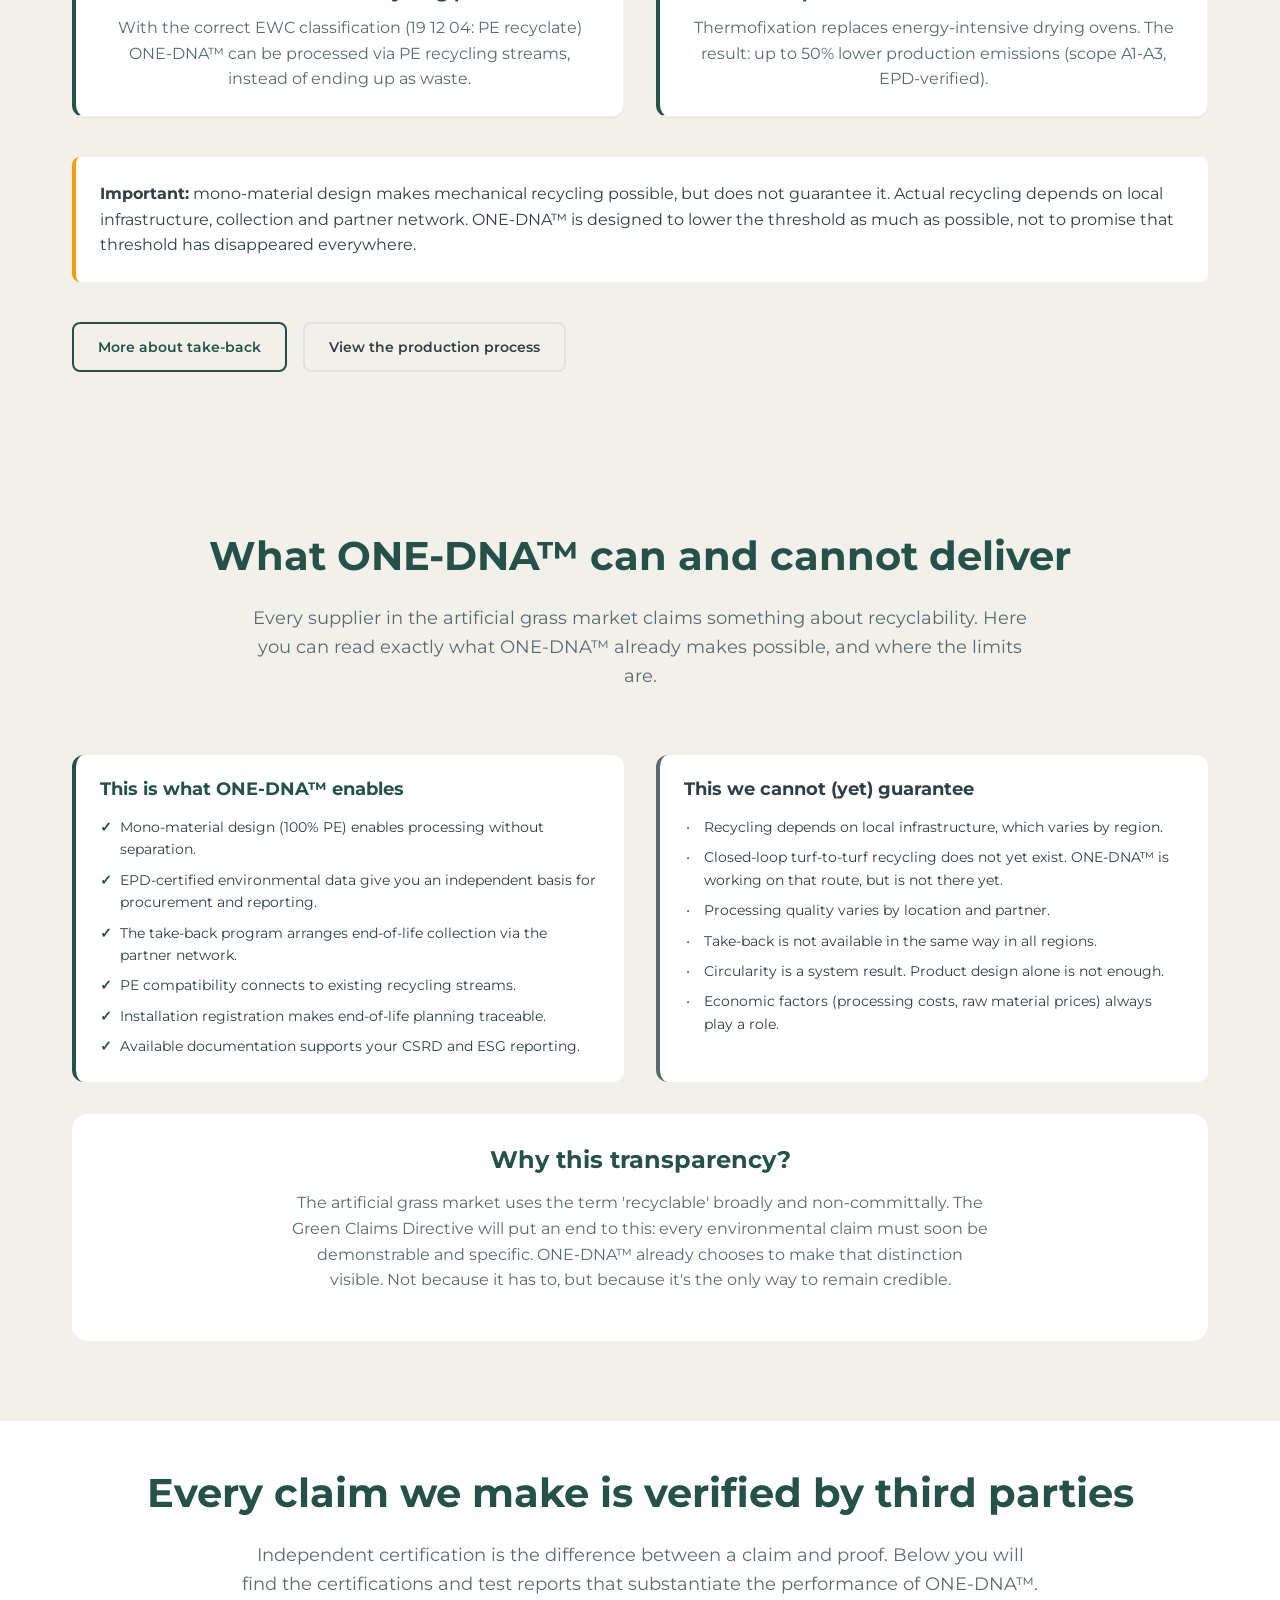
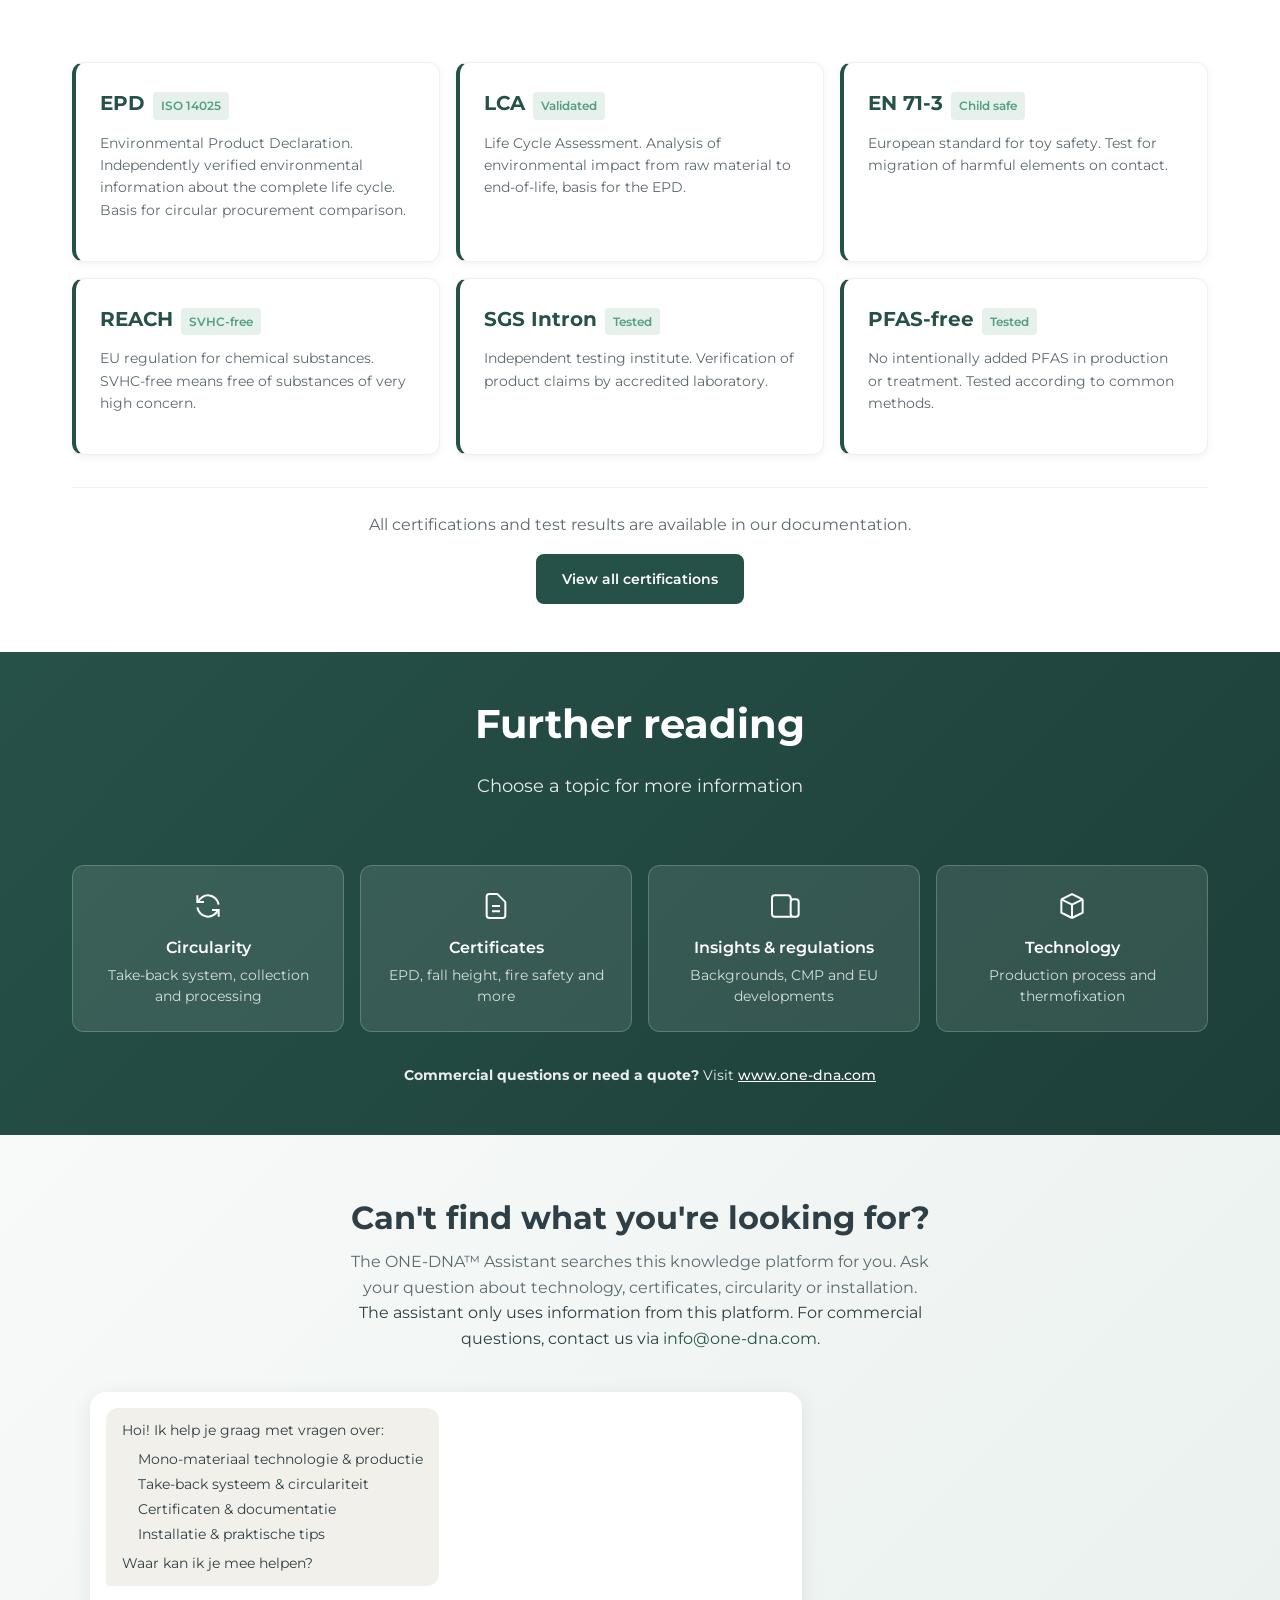
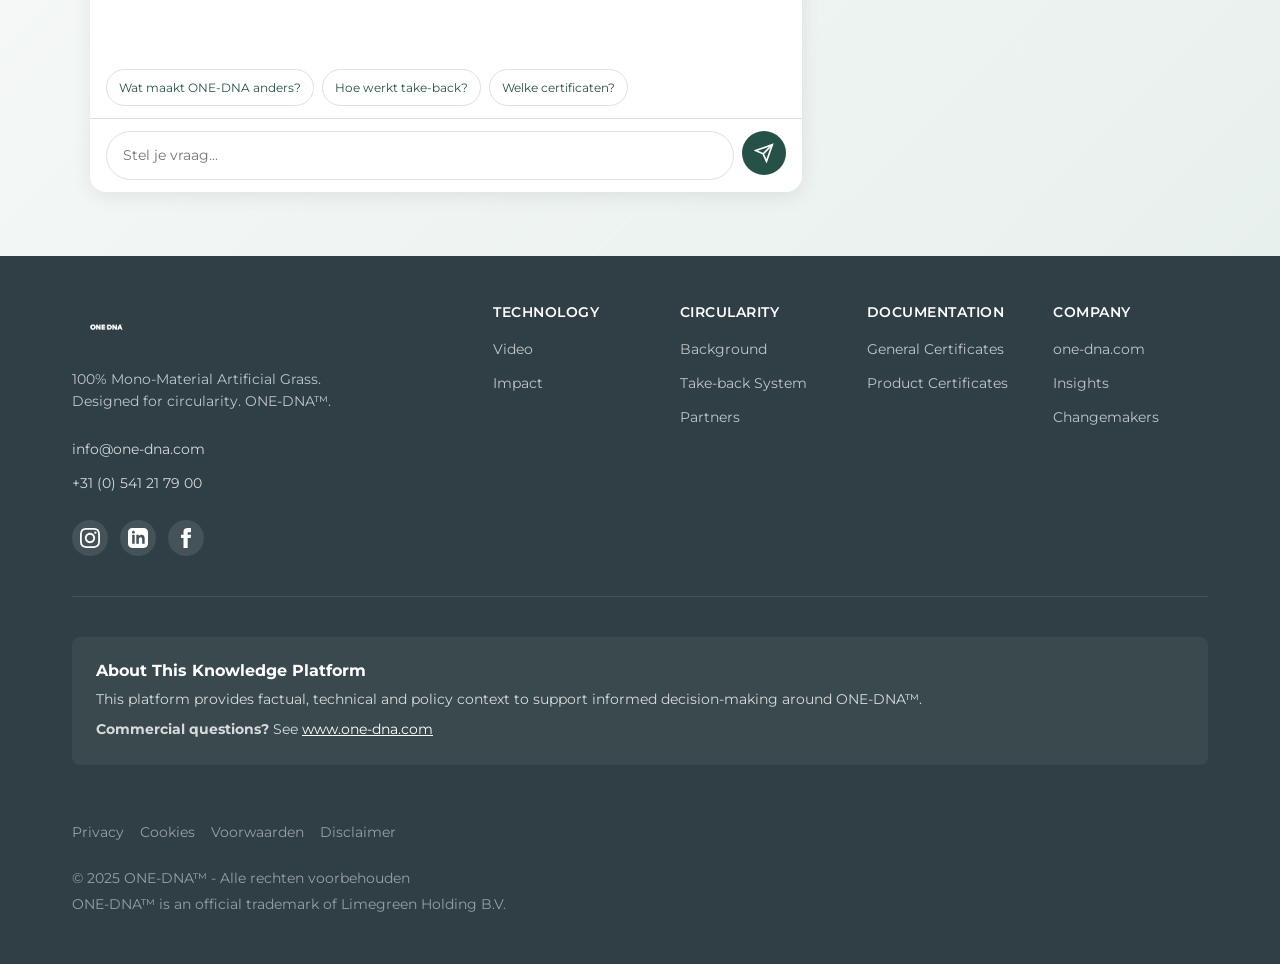
==== commit 20400abb: "Add comprehensive English translations across all pages - Add data-i18n attributes to all main conte" ====
--- a/index.html
+++ b/index.html
@@ -169,18 +169,18 @@
             </div>
             <div class="container">
                 <div class="video-hero__content">
-                    <p class="video-hero__overtitle">ONE-DNA™ Kennisplatform</p>
-                    <h1 id="hero-title" class="video-hero__title">
+                    <p class="video-hero__overtitle" data-i18n="home_hero_overtitle">ONE-DNA™ Kennisplatform</p>
+                    <h1 id="hero-title" class="video-hero__title" data-i18n="home_hero_title">
                         Weet jij zeker dat jouw kunstgrasveld straks recyclebaar is,<br>
                         <span class="highlight">of alleen op papier?</span>
                     </h1>
-                    <p class="video-hero__lead">
+                    <p class="video-hero__lead" data-i18n="home_hero_lead">
                         De markt staat vol beloftes over circulariteit. Maar zonder onafhankelijke data blijft het bij woorden.
                         Dit platform biedt de feiten, certificeringen en technische achtergrond die je nodig hebt om dat verschil te zien.
                     </p>
                     <div class="video-hero__cta">
-                        <a href="documentation.html" class="btn btn-primary btn-lg">Bekijk de certificaten</a>
-                        <a href="#roles" class="btn btn-outline-light btn-lg">Of begin bij jouw rol</a>
+                        <a href="documentation.html" class="btn btn-primary btn-lg" data-i18n="home_hero_cta_primary">Bekijk de certificaten</a>
+                        <a href="#roles" class="btn btn-outline-light btn-lg" data-i18n="home_hero_cta_secondary">Of begin bij jouw rol</a>
                     </div>
                 </div>
             </div>
@@ -189,8 +189,8 @@
         <!-- 2. ROLKEUZE: Herkenning -->
         <section class="start-here-section" id="roles" aria-labelledby="roles-title">
             <div class="container">
-                <h2 id="roles-title" class="section-title">Wat is jouw rol in het kunstgrasvraagstuk?</h2>
-                <p class="section-subtitle">Kies je functie. Je ziet direct de informatie die voor jou relevant is.</p>
+                <h2 id="roles-title" class="section-title" data-i18n="home_roles_title">Wat is jouw rol in het kunstgrasvraagstuk?</h2>
+                <p class="section-subtitle" data-i18n="home_roles_subtitle">Kies je functie. Je ziet direct de informatie die voor jou relevant is.</p>
 
                 <div class="start-here-grid">
                     <a href="products.html" class="start-here-card">
@@ -199,9 +199,9 @@
                                 <path d="M9.663 17h4.673M12 3v1m6.364 1.636l-.707.707M21 12h-1M4 12H3m3.343-5.657l-.707-.707m2.828 9.9a5 5 0 117.072 0l-.548.547A3.374 3.374 0 0014 18.469V19a2 2 0 11-4 0v-.531c0-.895-.356-1.754-.988-2.386l-.548-.547z"/>
                             </svg>
                         </div>
-                        <h3>Wil je begrijpen hoe ONE-DNA™ werkt?</h3>
-                        <p>Productieproces, mono-materiaal technologie, thermofixatie en tot 50% lagere CO₂-uitstoot in productie.</p>
-                        <span class="start-here-card__link">Bekijk technologie →</span>
+                        <h3 data-i18n="home_role1_title">Wil je begrijpen hoe ONE-DNA™ werkt?</h3>
+                        <p data-i18n="home_role1_desc">Productieproces, mono-materiaal technologie, thermofixatie en tot 50% lagere CO₂-uitstoot in productie.</p>
+                        <span class="start-here-card__link" data-i18n="home_role1_link">Bekijk technologie →</span>
                     </a>
 
                     <a href="circularity.html" class="start-here-card">
@@ -210,9 +210,9 @@
                                 <path d="M19 21V5a2 2 0 00-2-2H7a2 2 0 00-2 2v16m14 0h2m-2 0h-5m-9 0H3m2 0h5M9 7h1m-1 4h1m4-4h1m-1 4h1m-5 10v-5a1 1 0 011-1h2a1 1 0 011 1v5m-4 0h4"/>
                             </svg>
                         </div>
-                        <h3>Ben jij verantwoordelijk voor aanbesteding of beheer?</h3>
-                        <p>CMP-regelgeving, take-back afspraken, CSRD-rapportage en circulaire bestekscriteria voor opdrachtgevers.</p>
-                        <span class="start-here-card__link">Bekijk circulariteit →</span>
+                        <h3 data-i18n="home_role2_title">Ben jij verantwoordelijk voor aanbesteding of beheer?</h3>
+                        <p data-i18n="home_role2_desc">CMP-regelgeving, take-back afspraken, CSRD-rapportage en circulaire bestekscriteria voor opdrachtgevers.</p>
+                        <span class="start-here-card__link" data-i18n="home_role2_link">Bekijk circulariteit →</span>
                     </a>
 
                     <a href="documentation.html" class="start-here-card">
@@ -221,9 +221,9 @@
                                 <path d="M9 12h6m-6 4h6m2 5H7a2 2 0 01-2-2V5a2 2 0 012-2h5.586a1 1 0 01.707.293l5.414 5.414a1 1 0 01.293.707V19a2 2 0 01-2 2z"/>
                             </svg>
                         </div>
-                        <h3>Schrijf jij het bestek of de specificatie?</h3>
-                        <p>EPD-certificaten, bestekteksten, technische specificaties en LCA-data voor je onderbouwing.</p>
-                        <span class="start-here-card__link">Bekijk certificaten →</span>
+                        <h3 data-i18n="home_role3_title">Schrijf jij het bestek of de specificatie?</h3>
+                        <p data-i18n="home_role3_desc">EPD-certificaten, bestekteksten, technische specificaties en LCA-data voor je onderbouwing.</p>
+                        <span class="start-here-card__link" data-i18n="home_role3_link">Bekijk certificaten →</span>
                     </a>
 
                     <a href="blog.html#cmp" class="start-here-card">
@@ -232,9 +232,9 @@
                                 <path d="M9 17v-2m3 2v-4m3 4v-6m2 10H7a2 2 0 01-2-2V5a2 2 0 012-2h5.586a1 1 0 01.707.293l5.414 5.414a1 1 0 01.293.707V19a2 2 0 01-2 2z"/>
                             </svg>
                         </div>
-                        <h3>Rapporteer jij over duurzaamheid of milieu-impact?</h3>
-                        <p>EPD-data, CMP-kaders, circulaire prestatie-indicatoren en EU-tijdlijn voor je CSRD- of ESG-rapportage.</p>
-                        <span class="start-here-card__link">Bekijk regelgeving →</span>
+                        <h3 data-i18n="home_role4_title">Rapporteer jij over duurzaamheid of milieu-impact?</h3>
+                        <p data-i18n="home_role4_desc">EPD-data, CMP-kaders, circulaire prestatie-indicatoren en EU-tijdlijn voor je CSRD- of ESG-rapportage.</p>
+                        <span class="start-here-card__link" data-i18n="home_role4_link">Bekijk regelgeving →</span>
                     </a>
                 </div>
             </div>
@@ -244,8 +244,8 @@
         <section id="problem" class="complexity-section" aria-labelledby="problem-title">
             <div class="container">
                 <div class="complexity-section__intro">
-                    <h2 id="problem-title">Waarom belandt het grootste deel van kunstgras nog steeds in de verbrandingsoven?</h2>
-                    <p class="complexity-section__lead">
+                    <h2 id="problem-title" data-i18n="home_problem_title">Waarom belandt het grootste deel van kunstgras nog steeds in de verbrandingsoven?</h2>
+                    <p class="complexity-section__lead" data-i18n="home_problem_lead">
                         Traditionele kunstgrassystemen combineren zes tot tien verschillende materialen: PP-backing, PE-vezels,
                         latexlijm, SBR-granulaat en diverse coatings. Het scheiden van die materialen is arbeidsintensief, duur
                         en in veel regio's simpelweg niet beschikbaar. Het gevolg? Het overgrote deel van afgedankt kunstgras
@@ -255,23 +255,23 @@
 
                 <div class="complexity-section__grid">
                     <div class="complexity-card">
-                        <h3>Teveel materialen in één systeem</h3>
-                        <p>Multi-materiaal systemen vereisen arbeidsintensieve scheiding. In de praktijk gebeurt dat zelden, omdat de kosten niet opwegen tegen de opbrengst.</p>
+                        <h3 data-i18n="home_problem_card1_title">Teveel materialen in één systeem</h3>
+                        <p data-i18n="home_problem_card1_desc">Multi-materiaal systemen vereisen arbeidsintensieve scheiding. In de praktijk gebeurt dat zelden, omdat de kosten niet opwegen tegen de opbrengst.</p>
                     </div>
 
                     <div class="complexity-card">
-                        <h3>Recycling-infrastructuur is ongelijk verdeeld</h3>
-                        <p>Verwerkingscapaciteit varieert sterk per regio en land. Wat in Nederland technisch mogelijk is, is in andere Europese landen nog lang niet beschikbaar.</p>
+                        <h3 data-i18n="home_problem_card2_title">Recycling-infrastructuur is ongelijk verdeeld</h3>
+                        <p data-i18n="home_problem_card2_desc">Verwerkingscapaciteit varieert sterk per regio en land. Wat in Nederland technisch mogelijk is, is in andere Europese landen nog lang niet beschikbaar.</p>
                     </div>
 
                     <div class="complexity-card">
-                        <h3>De business case ontbreekt vaak</h3>
-                        <p>Zolang scheiden duurder is dan verbranden, kiest de markt voor de goedkoopste route. Dat verandert pas als het productontwerp scheiding overbodig maakt.</p>
+                        <h3 data-i18n="home_problem_card3_title">De business case ontbreekt vaak</h3>
+                        <p data-i18n="home_problem_card3_desc">Zolang scheiden duurder is dan verbranden, kiest de markt voor de goedkoopste route. Dat verandert pas als het productontwerp scheiding overbodig maakt.</p>
                     </div>
 
                     <div class="complexity-card">
-                        <h3>Regelgeving is in beweging</h3>
-                        <p>De EU werkt aan uitgebreide producentenverantwoordelijkheid (EPR) voor kunstgras. De Green Claims Directive maakt vage recyclebaarheids­claims juridisch riskant. Wie nu niet voorsorteert, loopt straks achter de feiten aan.</p>
+                        <h3 data-i18n="home_problem_card4_title">Regelgeving is in beweging</h3>
+                        <p data-i18n="home_problem_card4_desc">De EU werkt aan uitgebreide producentenverantwoordelijkheid (EPR) voor kunstgras. De Green Claims Directive maakt vage recyclebaarheids­claims juridisch riskant. Wie nu niet voorsorteert, loopt straks achter de feiten aan.</p>
                     </div>
                 </div>
             </div>
@@ -281,8 +281,8 @@
         <section id="solution" class="solution-section" aria-labelledby="solution-title">
             <div class="container">
                 <div class="solution-section__intro">
-                    <h2 id="solution-title">Wat als scheiding helemaal niet meer nodig is?</h2>
-                    <p class="solution-section__lead">
+                    <h2 id="solution-title" data-i18n="home_solution_title">Wat als scheiding helemaal niet meer nodig is?</h2>
+                    <p class="solution-section__lead" data-i18n="home_solution_lead">
                         ONE-DNA™ bestaat volledig uit polyethyleen. Vezels, backing én coating: alles is hetzelfde materiaal.
                         Dat betekent dat er niets te scheiden valt. Het complete systeem is compatibel met bestaande PE-recyclingstromen,
                         zonder extra verwerkingsstappen.
@@ -291,38 +291,38 @@
 
                 <div class="solution-section__grid">
                     <div class="solution-card">
-                        <h3>Past in bestaande PE-recycling</h3>
-                        <p>PE is een van de meest gerecyclede kunststoffen ter wereld. ONE-DNA™ sluit aan op die bestaande infrastructuur.</p>
+                        <h3 data-i18n="home_solution_card1_title">Past in bestaande PE-recycling</h3>
+                        <p data-i18n="home_solution_card1_desc">PE is een van de meest gerecyclede kunststoffen ter wereld. ONE-DNA™ sluit aan op die bestaande infrastructuur.</p>
                     </div>
 
                     <div class="solution-card">
-                        <h3>Geen scheiding, geen extra kosten</h3>
-                        <p>Waar multi-materiaal systemen dure scheiding vereisen, kan ONE-DNA™ als geheel worden verwerkt.</p>
+                        <h3 data-i18n="home_solution_card2_title">Geen scheiding, geen extra kosten</h3>
+                        <p data-i18n="home_solution_card2_desc">Waar multi-materiaal systemen dure scheiding vereisen, kan ONE-DNA™ als geheel worden verwerkt.</p>
                     </div>
 
                     <div class="solution-card">
-                        <h3>Onafhankelijk geverifieerde milieu-impact</h3>
-                        <p>De Environmental Product Declaration (EPD) van ONE-DNA™ is opgesteld conform ISO 14025 en onafhankelijk geverifieerd. Geen eigen berekeningen, maar data van derden.</p>
+                        <h3 data-i18n="home_solution_card3_title">Onafhankelijk geverifieerde milieu-impact</h3>
+                        <p data-i18n="home_solution_card3_desc">De Environmental Product Declaration (EPD) van ONE-DNA™ is opgesteld conform ISO 14025 en onafhankelijk geverifieerd. Geen eigen berekeningen, maar data van derden.</p>
                     </div>
 
                     <div class="solution-card">
-                        <h3>Take-back via partnernetwerk</h3>
-                        <p>ONE-DNA™ biedt een take-back programma voor end-of-life inzameling. Beschikbaarheid verschilt per regio en wordt actief uitgebreid.</p>
+                        <h3 data-i18n="home_solution_card4_title">Take-back via partnernetwerk</h3>
+                        <p data-i18n="home_solution_card4_desc">ONE-DNA™ biedt een take-back programma voor end-of-life inzameling. Beschikbaarheid verschilt per regio en wordt actief uitgebreid.</p>
                     </div>
 
                     <div class="solution-card">
-                        <h3>Juiste EER-code = recycling mogelijk</h3>
-                        <p>Met de juiste EER-classificatie (19 12 04: PE-recyclaat) kan ONE-DNA™ via PE-recyclingstromen worden verwerkt, in plaats van als afval te eindigen.</p>
+                        <h3 data-i18n="home_solution_card5_title">Juiste EER-code = recycling mogelijk</h3>
+                        <p data-i18n="home_solution_card5_desc">Met de juiste EER-classificatie (19 12 04: PE-recyclaat) kan ONE-DNA™ via PE-recyclingstromen worden verwerkt, in plaats van als afval te eindigen.</p>
                     </div>
 
                     <div class="solution-card">
-                        <h3>Tot 50% lagere CO₂-uitstoot</h3>
-                        <p>Thermofixatie vervangt energie-intensieve droogovens. Het resultaat: tot 50% lagere productie-emissies (scope A1-A3, EPD-geverifieerd).</p>
+                        <h3 data-i18n="home_solution_card6_title">Tot 50% lagere CO₂-uitstoot</h3>
+                        <p data-i18n="home_solution_card6_desc">Thermofixatie vervangt energie-intensieve droogovens. Het resultaat: tot 50% lagere productie-emissies (scope A1-A3, EPD-geverifieerd).</p>
                     </div>
                 </div>
 
                 <div class="solution-section__note">
-                    <p>
+                    <p data-i18n="home_solution_note">
                         <strong>Belangrijk:</strong> mono-materiaal ontwerp maakt mechanische recycling mogelijk, maar garandeert het niet.
                         Daadwerkelijke recycling is afhankelijk van lokale infrastructuur, inzameling en partnernetwerk. ONE-DNA™ is ontworpen
                         om de drempel zo laag mogelijk te maken, niet om te beloven dat die drempel overal al is verdwenen.
@@ -330,8 +330,8 @@
                 </div>
 
                 <div class="solution-section__cta">
-                    <a href="circularity.html" class="btn btn-secondary">Meer over take-back</a>
-                    <a href="products.html" class="btn btn-outline">Bekijk het productieproces</a>
+                    <a href="circularity.html" class="btn btn-secondary" data-i18n="home_solution_cta1">Meer over take-back</a>
+                    <a href="products.html" class="btn btn-outline" data-i18n="home_solution_cta2">Bekijk het productieproces</a>
                 </div>
             </div>
         </section>
@@ -339,38 +339,38 @@
         <!-- 5. TRANSPARANTIE: Wat wel en niet kan -->
         <section class="evidence-section" aria-labelledby="evidence-title">
             <div class="container">
-                <h2 id="evidence-title" class="section-title">Wat ONE-DNA™ wel en niet kan waarmaken</h2>
-                <p class="section-subtitle">Elke leverancier in de kunstgrasmarkt claimt iets over recyclebaarheid. Hier lees je precies wat ONE-DNA™ nu al mogelijk maakt, en waar de grenzen liggen.</p>
+                <h2 id="evidence-title" class="section-title" data-i18n="home_evidence_title">Wat ONE-DNA™ wel en niet kan waarmaken</h2>
+                <p class="section-subtitle" data-i18n="home_evidence_subtitle">Elke leverancier in de kunstgrasmarkt claimt iets over recyclebaarheid. Hier lees je precies wat ONE-DNA™ nu al mogelijk maakt, en waar de grenzen liggen.</p>
 
                 <div class="evidence-grid">
                     <div class="evidence-card evidence-card--enables">
-                        <h3>Dit maakt ONE-DNA™ mogelijk</h3>
+                        <h3 data-i18n="home_evidence_enables_title">Dit maakt ONE-DNA™ mogelijk</h3>
                         <ul>
-                            <li>Mono-materiaal ontwerp (100% PE) maakt verwerking zonder scheiding mogelijk.</li>
-                            <li>EPD-gecertificeerde milieudata geven je een onafhankelijke basis voor inkoop en rapportage.</li>
-                            <li>Het take-back programma regelt inzameling aan end-of-life via het partnernetwerk.</li>
-                            <li>PE-compatibiliteit sluit aan op bestaande recyclingstromen.</li>
-                            <li>Installatieregistratie maakt end-of-life planning traceerbaar.</li>
-                            <li>Beschikbare documentatie ondersteunt je CSRD- en ESG-rapportage.</li>
+                            <li data-i18n="home_evidence_enables_1">Mono-materiaal ontwerp (100% PE) maakt verwerking zonder scheiding mogelijk.</li>
+                            <li data-i18n="home_evidence_enables_2">EPD-gecertificeerde milieudata geven je een onafhankelijke basis voor inkoop en rapportage.</li>
+                            <li data-i18n="home_evidence_enables_3">Het take-back programma regelt inzameling aan end-of-life via het partnernetwerk.</li>
+                            <li data-i18n="home_evidence_enables_4">PE-compatibiliteit sluit aan op bestaande recyclingstromen.</li>
+                            <li data-i18n="home_evidence_enables_5">Installatieregistratie maakt end-of-life planning traceerbaar.</li>
+                            <li data-i18n="home_evidence_enables_6">Beschikbare documentatie ondersteunt je CSRD- en ESG-rapportage.</li>
                         </ul>
                     </div>
 
                     <div class="evidence-card evidence-card--limitations">
-                        <h3>Dit kunnen wij (nog) niet garanderen</h3>
+                        <h3 data-i18n="home_evidence_limits_title">Dit kunnen wij (nog) niet garanderen</h3>
                         <ul>
-                            <li>Recycling is afhankelijk van lokale infrastructuur, die per regio verschilt.</li>
-                            <li>Closed-loop turf-to-turf recycling bestaat nog niet. ONE-DNA™ werkt aan die route, maar is er nog niet.</li>
-                            <li>Verwerkingskwaliteit verschilt per locatie en partner.</li>
-                            <li>Take-back is niet in alle regio's op dezelfde manier beschikbaar.</li>
-                            <li>Circulariteit is een systeemresultaat. Productontwerp alleen is niet genoeg.</li>
-                            <li>Economische factoren (verwerkingskosten, grondstofprijzen) spelen altijd een rol.</li>
+                            <li data-i18n="home_evidence_limits_1">Recycling is afhankelijk van lokale infrastructuur, die per regio verschilt.</li>
+                            <li data-i18n="home_evidence_limits_2">Closed-loop turf-to-turf recycling bestaat nog niet. ONE-DNA™ werkt aan die route, maar is er nog niet.</li>
+                            <li data-i18n="home_evidence_limits_3">Verwerkingskwaliteit verschilt per locatie en partner.</li>
+                            <li data-i18n="home_evidence_limits_4">Take-back is niet in alle regio's op dezelfde manier beschikbaar.</li>
+                            <li data-i18n="home_evidence_limits_5">Circulariteit is een systeemresultaat. Productontwerp alleen is niet genoeg.</li>
+                            <li data-i18n="home_evidence_limits_6">Economische factoren (verwerkingskosten, grondstofprijzen) spelen altijd een rol.</li>
                         </ul>
                     </div>
                 </div>
 
                 <div class="evidence-statement">
-                    <h3>Waarom deze transparantie?</h3>
-                    <p>
+                    <h3 data-i18n="home_evidence_why_title">Waarom deze transparantie?</h3>
+                    <p data-i18n="home_evidence_why_desc">
                         De kunstgrasmarkt gebruikt de term 'recyclebaar' breed en vrijblijvend. De Green Claims Directive maakt daar een einde aan:
                         elke milieuclaim moet straks aantoonbaar en specifiek zijn. ONE-DNA™ kiest er nu al voor om dat onderscheid zichtbaar te maken.
                         Niet omdat het moet, maar omdat het de enige manier is om geloofwaardig te blijven.
@@ -382,8 +382,8 @@
         <!-- 6. CERTIFICERINGEN: Bewijs -->
         <section class="certs-section" id="certificering">
             <div class="container">
-                <h2 class="section-title">Elke claim die wij maken, is door derden geverifieerd</h2>
-                <p class="section-subtitle">Onafhankelijke certificering is het verschil tussen een bewering en een bewijs. Hieronder vind je de certificeringen en testrapporten die de prestaties van ONE-DNA™ onderbouwen.</p>
+                <h2 class="section-title" data-i18n="home_certs_title">Elke claim die wij maken, is door derden geverifieerd</h2>
+                <p class="section-subtitle" data-i18n="home_certs_subtitle">Onafhankelijke certificering is het verschil tussen een bewering en een bewijs. Hieronder vind je de certificeringen en testrapporten die de prestaties van ONE-DNA™ onderbouwen.</p>
 
                 <div class="certs-cards">
                     <div class="cert-card">
@@ -391,7 +391,7 @@
                             <strong class="cert-card__title">EPD</strong>
                             <span class="cert-card__standard">ISO 14025</span>
                         </div>
-                        <p class="cert-card__description">
+                        <p class="cert-card__description" data-i18n="home_cert_epd_desc">
                             Environmental Product Declaration. Onafhankelijk geverifieerde milieu-informatie over de volledige levenscyclus. Basis voor circulaire inkoopvergelijking.
                         </p>
                     </div>
@@ -399,9 +399,9 @@
                     <div class="cert-card">
                         <div class="cert-card__header">
                             <strong class="cert-card__title">LCA</strong>
-                            <span class="cert-card__standard">Gevalideerd</span>
-                        </div>
-                        <p class="cert-card__description">
+                            <span class="cert-card__standard" data-i18n="home_cert_lca_standard">Gevalideerd</span>
+                        </div>
+                        <p class="cert-card__description" data-i18n="home_cert_lca_desc">
                             Life Cycle Assessment. Analyse van milieu-impact van grondstof tot end-of-life, basis voor de EPD.
                         </p>
                     </div>
@@ -409,9 +409,9 @@
                     <div class="cert-card">
                         <div class="cert-card__header">
                             <strong class="cert-card__title">EN 71-3</strong>
-                            <span class="cert-card__standard">Kinderveilig</span>
-                        </div>
-                        <p class="cert-card__description">
+                            <span class="cert-card__standard" data-i18n="home_cert_en71_standard">Kinderveilig</span>
+                        </div>
+                        <p class="cert-card__description" data-i18n="home_cert_en71_desc">
                             Europese norm voor speelgoedveiligheid. Test op migratie van schadelijke elementen bij contact.
                         </p>
                     </div>
@@ -419,9 +419,9 @@
                     <div class="cert-card">
                         <div class="cert-card__header">
                             <strong class="cert-card__title">REACH</strong>
-                            <span class="cert-card__standard">SVHC-vrij</span>
-                        </div>
-                        <p class="cert-card__description">
+                            <span class="cert-card__standard" data-i18n="home_cert_reach_standard">SVHC-vrij</span>
+                        </div>
+                        <p class="cert-card__description" data-i18n="home_cert_reach_desc">
                             EU-verordening voor chemische stoffen. SVHC-vrij betekent vrij van zeer zorgwekkende stoffen.
                         </p>
                     </div>
@@ -429,27 +429,27 @@
                     <div class="cert-card">
                         <div class="cert-card__header">
                             <strong class="cert-card__title">SGS Intron</strong>
-                            <span class="cert-card__standard">Getest</span>
-                        </div>
-                        <p class="cert-card__description">
+                            <span class="cert-card__standard" data-i18n="home_cert_sgs_standard">Getest</span>
+                        </div>
+                        <p class="cert-card__description" data-i18n="home_cert_sgs_desc">
                             Onafhankelijke testinstelling. Verificatie van productclaims door geaccrediteerd laboratorium.
                         </p>
                     </div>
 
                     <div class="cert-card">
                         <div class="cert-card__header">
-                            <strong class="cert-card__title">PFAS-vrij</strong>
-                            <span class="cert-card__standard">Getest</span>
-                        </div>
-                        <p class="cert-card__description">
+                            <strong class="cert-card__title" data-i18n="home_cert_pfas_title">PFAS-vrij</strong>
+                            <span class="cert-card__standard" data-i18n="home_cert_pfas_standard">Getest</span>
+                        </div>
+                        <p class="cert-card__description" data-i18n="home_cert_pfas_desc">
                             Geen intentioneel toegevoegde PFAS in productie of behandeling. Getest conform gangbare methoden.
                         </p>
                     </div>
                 </div>
 
                 <div class="certs-cta">
-                    <p>Alle certificeringen en testresultaten zijn beschikbaar in onze documentatie.</p>
-                    <a href="documentation.html" class="btn btn-primary">Bekijk alle certificeringen</a>
+                    <p data-i18n="home_certs_cta_text">Alle certificeringen en testresultaten zijn beschikbaar in onze documentatie.</p>
+                    <a href="documentation.html" class="btn btn-primary" data-i18n="home_certs_cta_btn">Bekijk alle certificeringen</a>
                 </div>
             </div>
         </section>
@@ -457,8 +457,8 @@
         <!-- 7. VERDIEPING -->
         <section class="explore-section" aria-labelledby="explore-title">
             <div class="container">
-                <h2 id="explore-title" class="section-title">Verder lezen</h2>
-                <p class="section-subtitle">Kies een onderwerp voor meer informatie</p>
+                <h2 id="explore-title" class="section-title" data-i18n="home_explore_title">Verder lezen</h2>
+                <p class="section-subtitle" data-i18n="home_explore_subtitle">Kies een onderwerp voor meer informatie</p>
 
                 <div class="explore-grid">
                     <a href="circularity.html" class="explore-card">
@@ -467,8 +467,8 @@
                                 <path d="M4 4v5h.582m15.356 2A8.001 8.001 0 004.582 9m0 0H9m11 11v-5h-.581m0 0a8.003 8.003 0 01-15.357-2m15.357 2H15"/>
                             </svg>
                         </div>
-                        <h3>Circulariteit</h3>
-                        <p>Take-back systeem, inzameling en verwerking</p>
+                        <h3 data-i18n="home_explore_circ_title">Circulariteit</h3>
+                        <p data-i18n="home_explore_circ_desc">Take-back systeem, inzameling en verwerking</p>
                     </a>
 
                     <a href="documentation.html" class="explore-card">
@@ -477,8 +477,8 @@
                                 <path d="M9 12h6m-6 4h6m2 5H7a2 2 0 01-2-2V5a2 2 0 012-2h5.586a1 1 0 01.707.293l5.414 5.414a1 1 0 01.293.707V19a2 2 0 01-2 2z"/>
                             </svg>
                         </div>
-                        <h3>Certificaten</h3>
-                        <p>EPD, valhoogte, brandveiligheid en meer</p>
+                        <h3 data-i18n="home_explore_cert_title">Certificaten</h3>
+                        <p data-i18n="home_explore_cert_desc">EPD, valhoogte, brandveiligheid en meer</p>
                     </a>
 
                     <a href="blog.html" class="explore-card">
@@ -487,8 +487,8 @@
                                 <path d="M19 20H5a2 2 0 01-2-2V6a2 2 0 012-2h10a2 2 0 012 2v1m2 13a2 2 0 01-2-2V9a2 2 0 012-2h2a2 2 0 012 2v9a2 2 0 01-2 2h-2z"/>
                             </svg>
                         </div>
-                        <h3>Inzichten & regelgeving</h3>
-                        <p>Achtergronden, CMP en EU-ontwikkelingen</p>
+                        <h3 data-i18n="home_explore_insights_title">Inzichten & regelgeving</h3>
+                        <p data-i18n="home_explore_insights_desc">Achtergronden, CMP en EU-ontwikkelingen</p>
                     </a>
 
                     <a href="products.html" class="explore-card">
@@ -497,13 +497,13 @@
                                 <path d="M20 7l-8-4-8 4m16 0l-8 4m8-4v10l-8 4m0-10L4 7m8 4v10M4 7v10l8 4"/>
                             </svg>
                         </div>
-                        <h3>Technologie</h3>
-                        <p>Productieproces en thermofixatie</p>
+                        <h3 data-i18n="home_explore_tech_title">Technologie</h3>
+                        <p data-i18n="home_explore_tech_desc">Productieproces en thermofixatie</p>
                     </a>
                 </div>
 
                 <div class="explore-commercial">
-                    <p>
+                    <p data-i18n="home_explore_commercial">
                         <strong>Commerciële vragen of offerte nodig?</strong>
                         Bezoek <a href="https://www.one-dna.com" target="_blank" rel="noopener">www.one-dna.com</a>
                     </p>
@@ -515,12 +515,12 @@
         <section class="chat-section" id="assistant" aria-labelledby="chat-title">
             <div class="container">
                 <div class="chat-section__header">
-                    <h2 id="chat-title">Kun je niet vinden wat je zoekt?</h2>
-                    <p class="chat-section__lead">
+                    <h2 id="chat-title" data-i18n="home_chat_title">Kun je niet vinden wat je zoekt?</h2>
+                    <p class="chat-section__lead" data-i18n="home_chat_lead">
                         De ONE-DNA™ Assistent doorzoekt dit kennisplatform voor je.
                         Stel je vraag over technologie, certificaten, circulariteit of installatie.
                     </p>
-                    <p class="chat-section__note">
+                    <p class="chat-section__note" data-i18n="home_chat_note">
                         De assistent gebruikt uitsluitend informatie van dit platform. Voor commerciële vragen, neem contact op via <a href="mailto:info@one-dna.com">info@one-dna.com</a>.
                     </p>
                 </div>
@@ -578,7 +578,7 @@
                 <!-- Brand -->
                 <div class="footer__brand">
                     <img src="assets/images/Logo-ONE-DNA-2023-registeredTM.png" alt="ONE-DNA™" class="footer__logo" width="140" height="32">
-                    <p class="footer__tagline">100% Mono-Materiaal Kunstgras.<br>Ontworpen voor circulariteit. ONE-DNA™.</p>
+                    <p class="footer__tagline" data-i18n="footer_tagline">100% Mono-Materiaal Kunstgras.<br>Ontworpen voor circulariteit. ONE-DNA™.</p>
 
                     <!-- Contact -->
                     <div class="footer__contact">
@@ -603,32 +603,32 @@
                 <!-- Navigation Columns -->
                 <div class="footer__nav">
                     <div class="footer__col">
-                        <h4>Technologie</h4>
+                        <h4 data-i18n="footer_nav_technology">Technologie</h4>
                         <ul>
-                            <li><a href="products.html#video">Video</a></li>
-                            <li><a href="products.html#impact">Impact</a></li>
+                            <li><a href="products.html#video" data-i18n="footer_nav_video">Video</a></li>
+                            <li><a href="products.html#impact" data-i18n="footer_nav_impact">Impact</a></li>
                         </ul>
                     </div>
                     <div class="footer__col">
-                        <h4>Circulariteit</h4>
+                        <h4 data-i18n="footer_nav_circularity">Circulariteit</h4>
                         <ul>
-                            <li><a href="circularity.html#context">Achtergrond</a></li>
-                            <li><a href="circularity.html#take-back">Take-back Systeem</a></li>
-                            <li><a href="circularity.html#partners">Partners</a></li>
+                            <li><a href="circularity.html#context" data-i18n="nav_background">Achtergrond</a></li>
+                            <li><a href="circularity.html#take-back" data-i18n="nav_takeback">Take-back Systeem</a></li>
+                            <li><a href="circularity.html#partners" data-i18n="nav_partners">Partners</a></li>
                         </ul>
                     </div>
                     <div class="footer__col">
-                        <h4>Documentatie</h4>
+                        <h4 data-i18n="footer_nav_documentation">Documentatie</h4>
                         <ul>
-                            <li><a href="documentation.html#algemeen">Algemene Certificaten</a></li>
-                            <li><a href="documentation.html#product">Productcertificaten</a></li>
+                            <li><a href="documentation.html#algemeen" data-i18n="nav_general_certs">Algemene Certificaten</a></li>
+                            <li><a href="documentation.html#product" data-i18n="nav_product_certs">Productcertificaten</a></li>
                         </ul>
                     </div>
                     <div class="footer__col">
-                        <h4>Bedrijf</h4>
+                        <h4 data-i18n="footer_nav_company">Bedrijf</h4>
                         <ul>
                             <li><a href="https://www.one-dna.com" target="_blank" rel="noopener">one-dna.com</a></li>
-                            <li><a href="blog.html">Inzichten</a></li>
+                            <li><a href="blog.html" data-i18n="nav_insights">Inzichten</a></li>
                             <li><a href="https://www.one-dna.com/changemakers" target="_blank" rel="noopener">Changemakers</a></li>
                         </ul>
                     </div>
@@ -637,12 +637,12 @@
 
             <!-- Knowledge Platform Statement -->
             <div class="footer__platform-statement">
-                <h3>Over Dit Kennisplatform</h3>
-                <p>
+                <h3 data-i18n="footer_platform_title">Over Dit Kennisplatform</h3>
+                <p data-i18n="footer_platform_desc">
                     Dit platform biedt feitelijke, technische en beleidsmatige context
                     ter ondersteuning van geïnformeerde besluitvorming rondom ONE-DNA™.
                 </p>
-                <p>
+                <p data-i18n="footer_platform_commercial">
                     <strong>Commerciële vragen?</strong> Zie
                     <a href="https://www.one-dna.com" target="_blank" rel="noopener">www.one-dna.com</a>
                 </p>
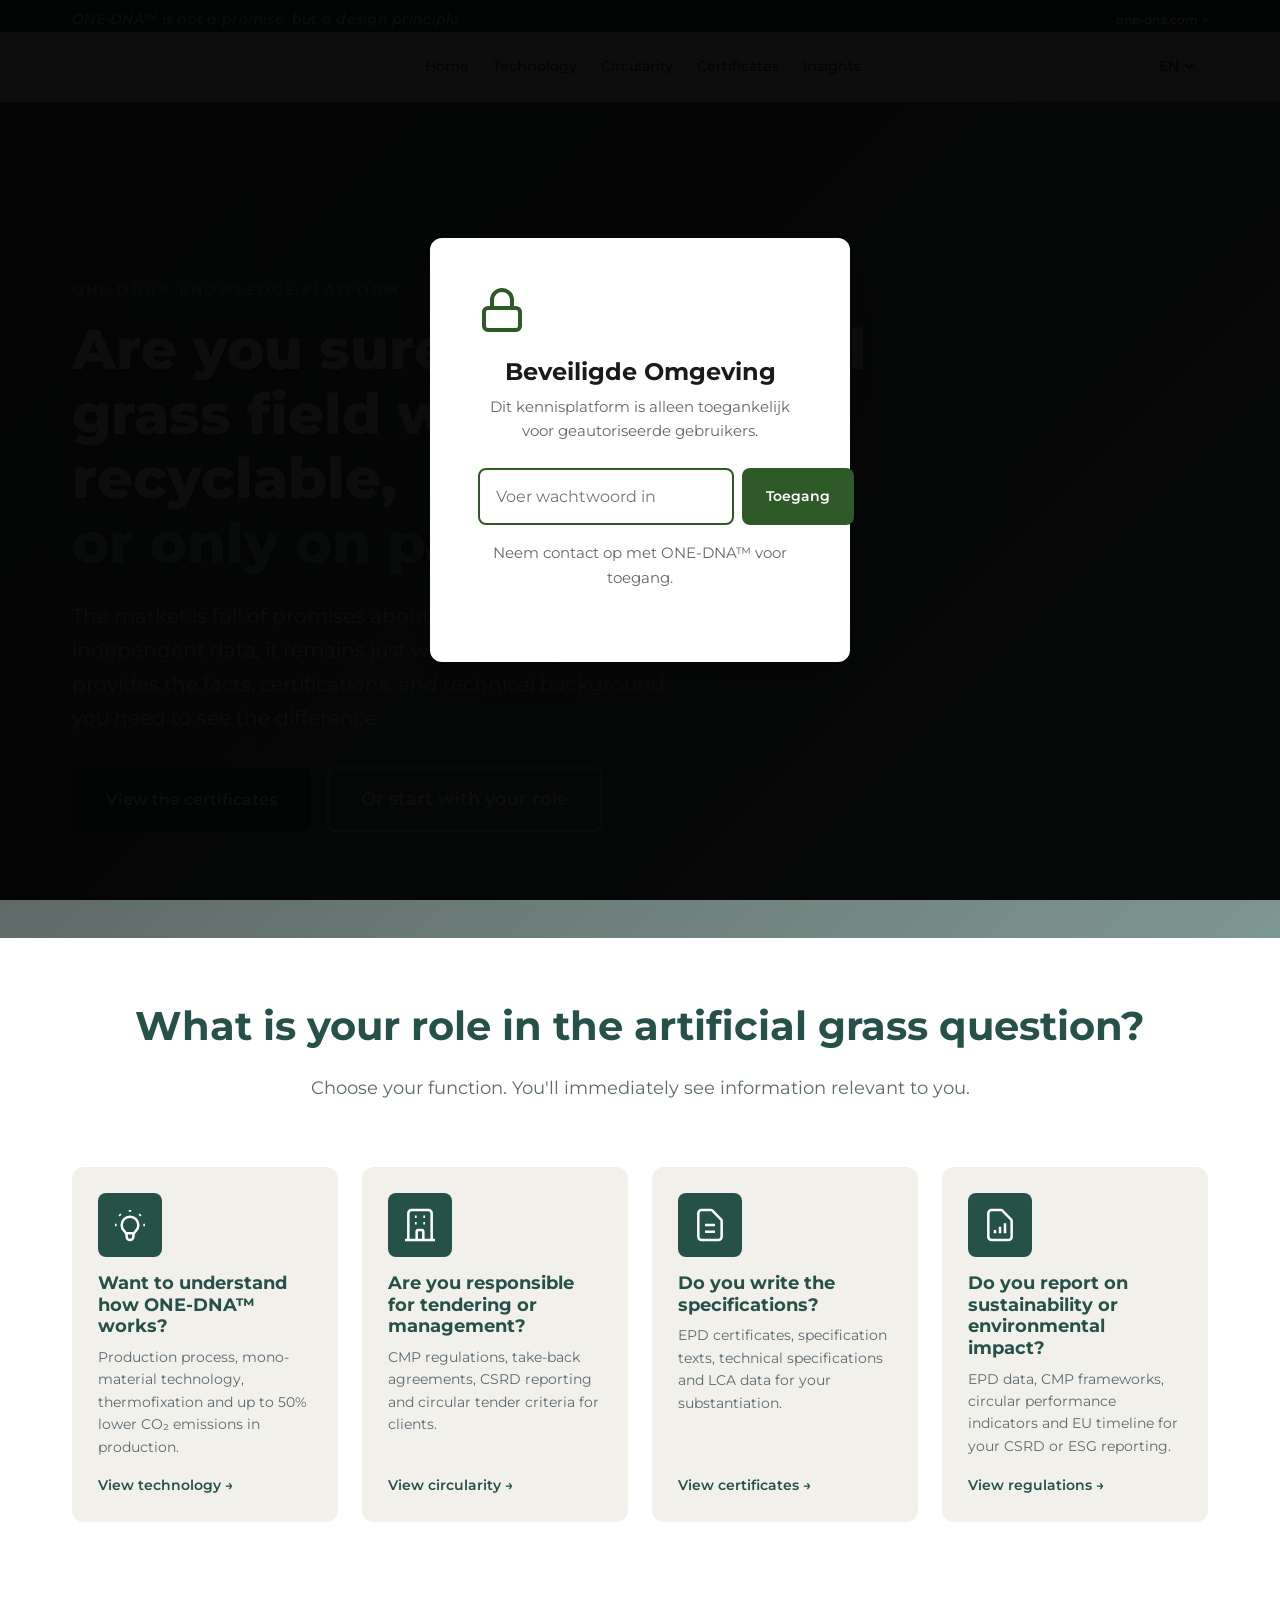
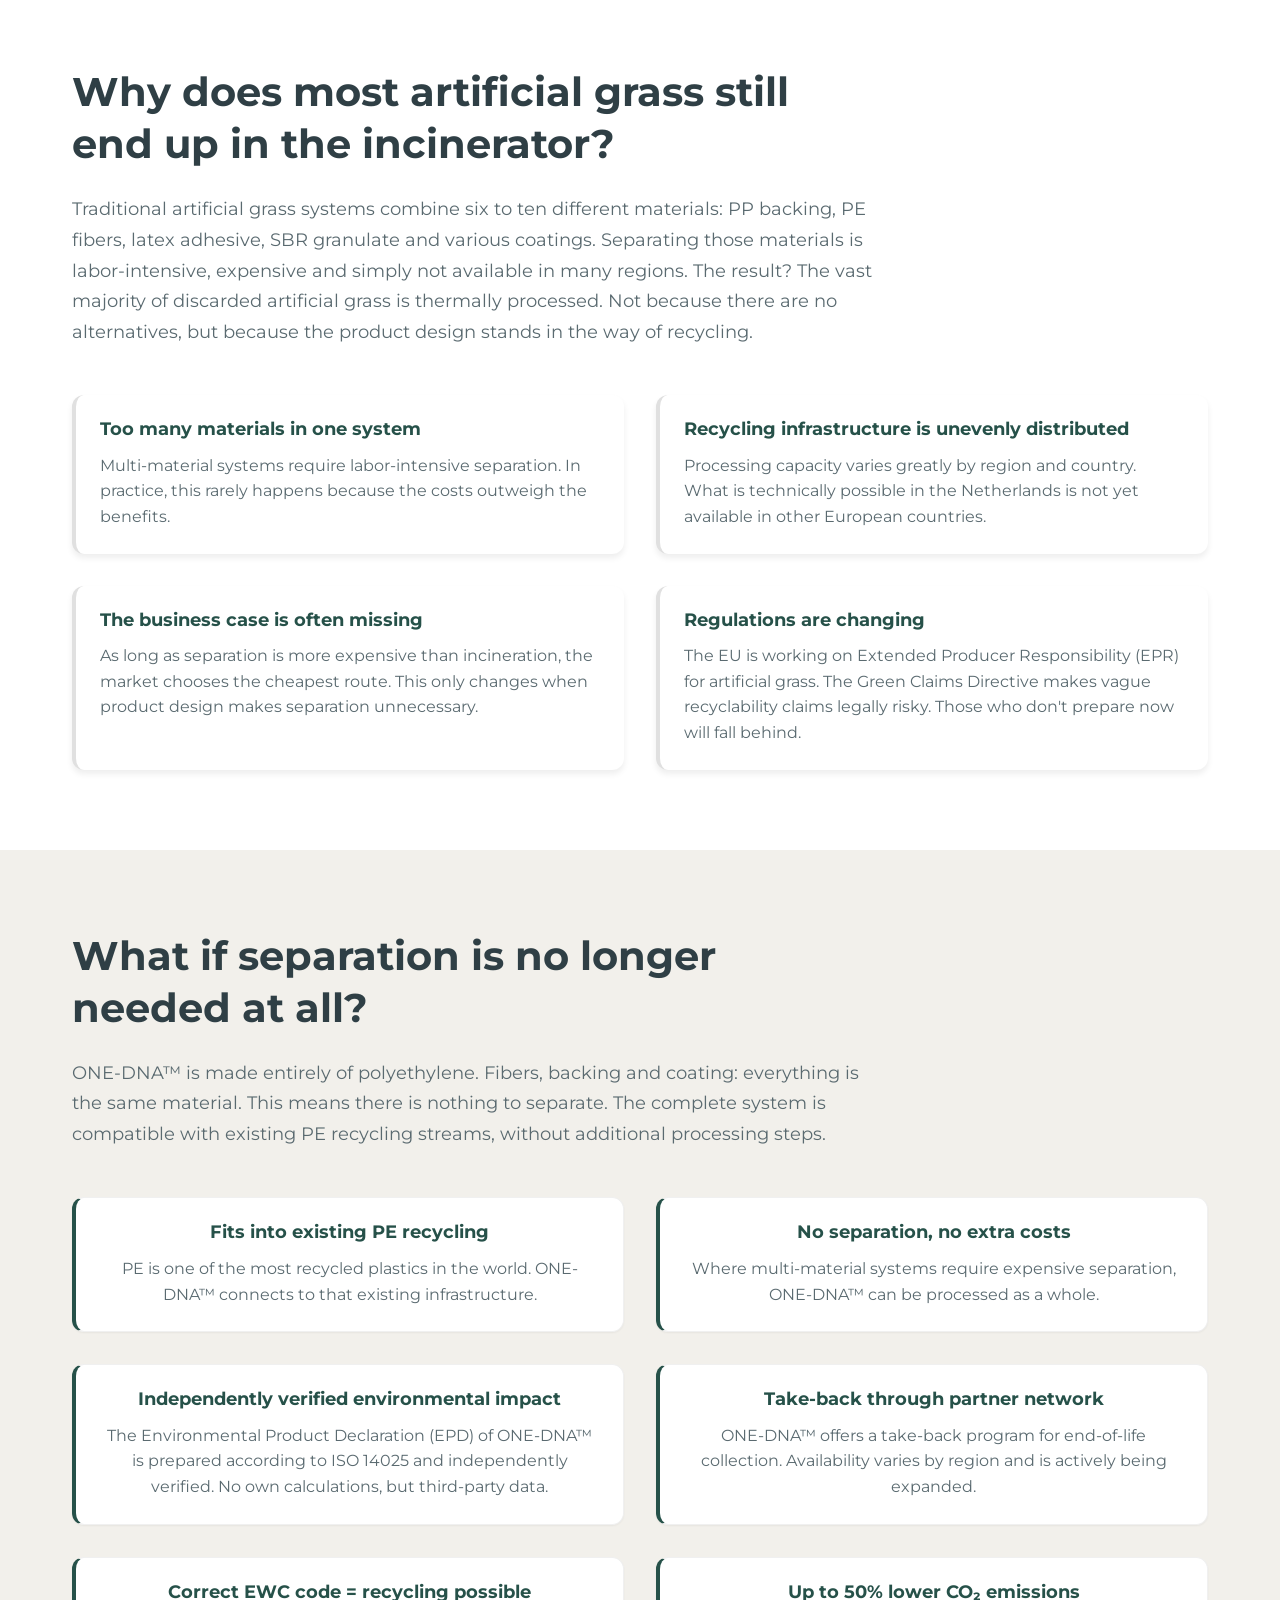
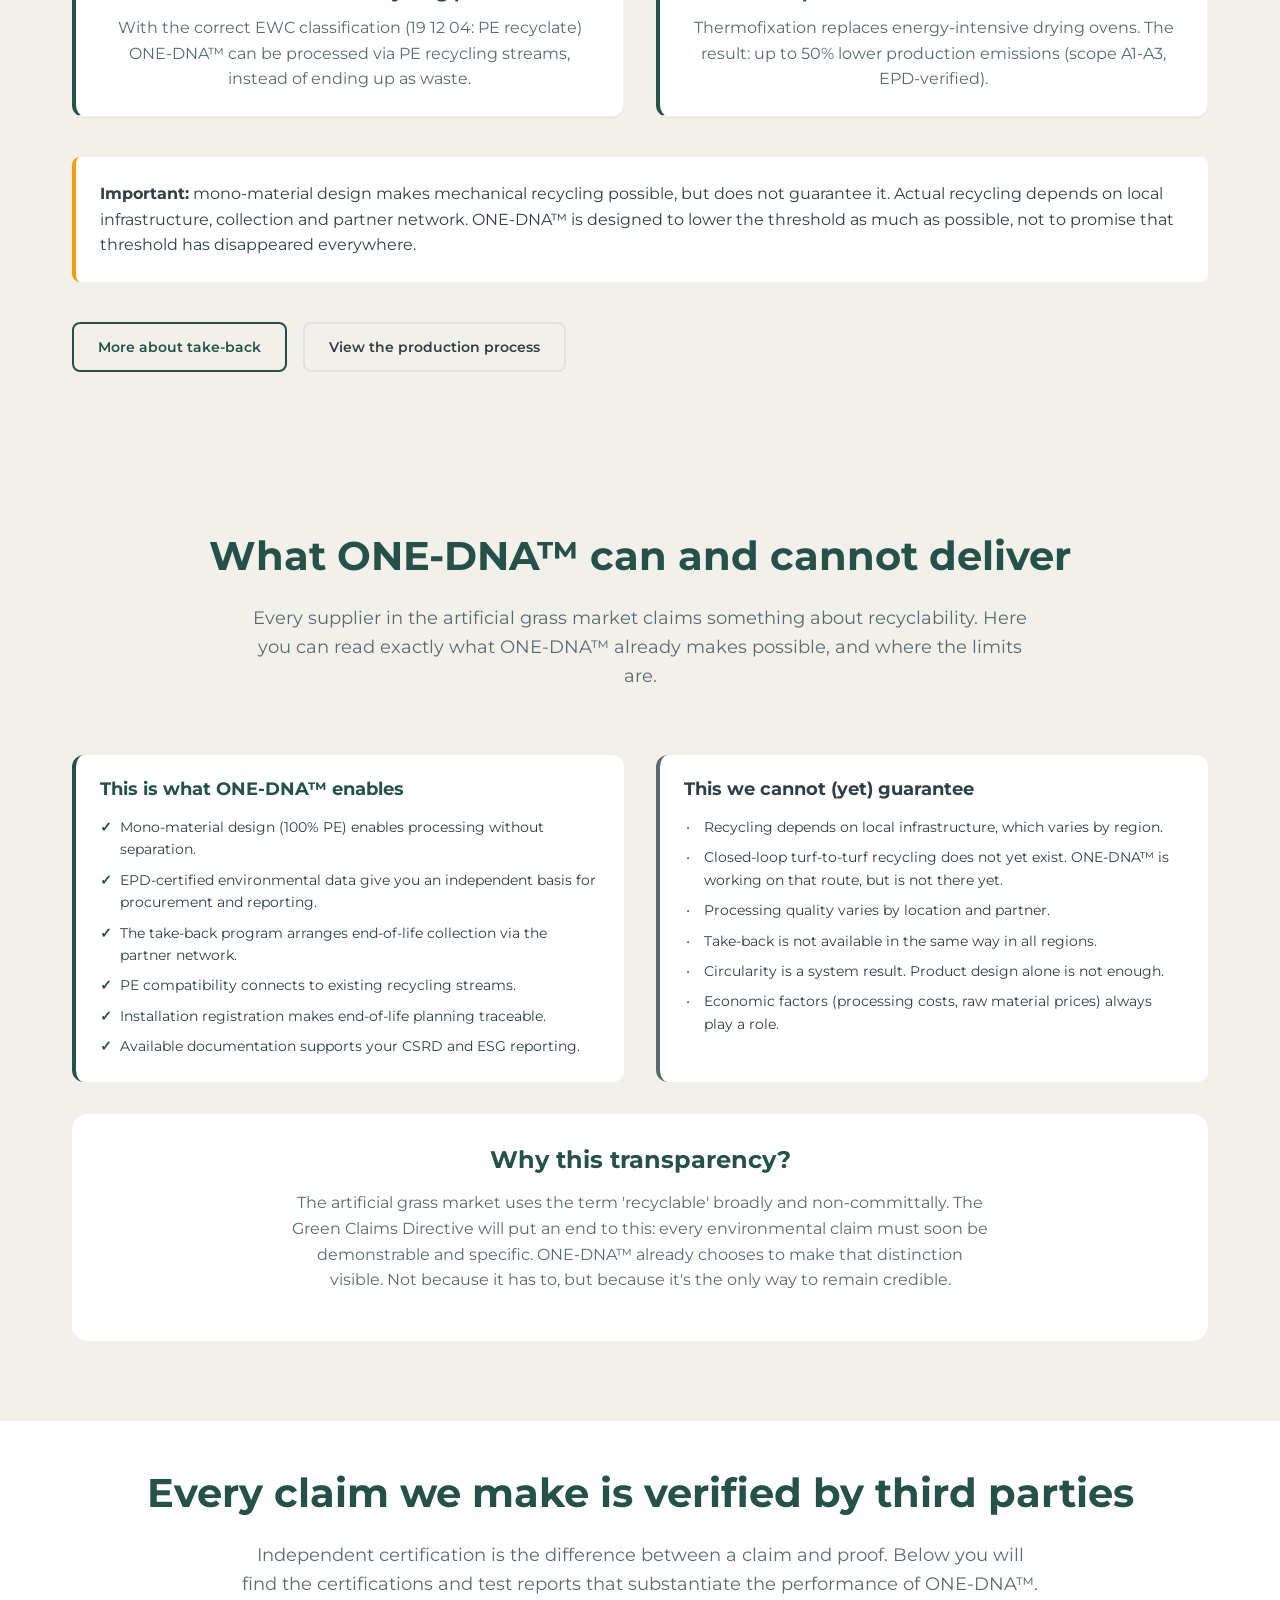
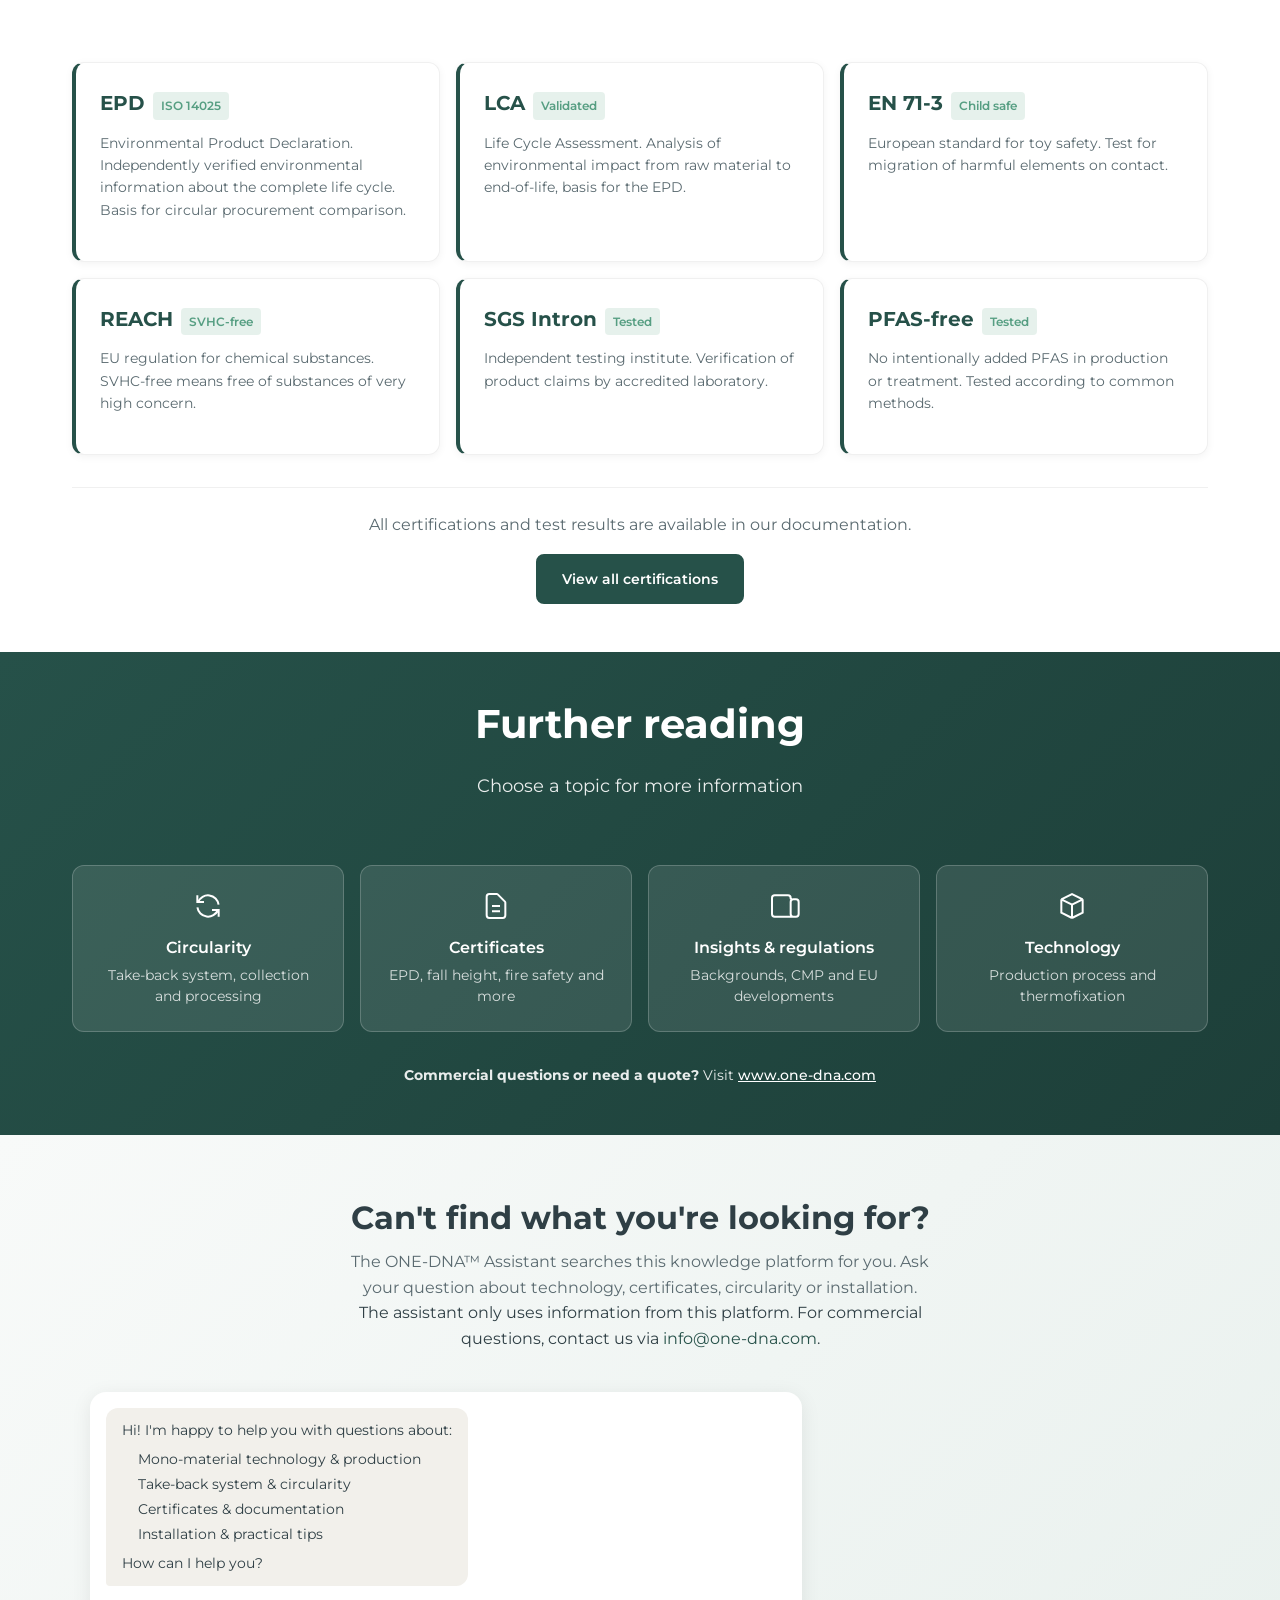
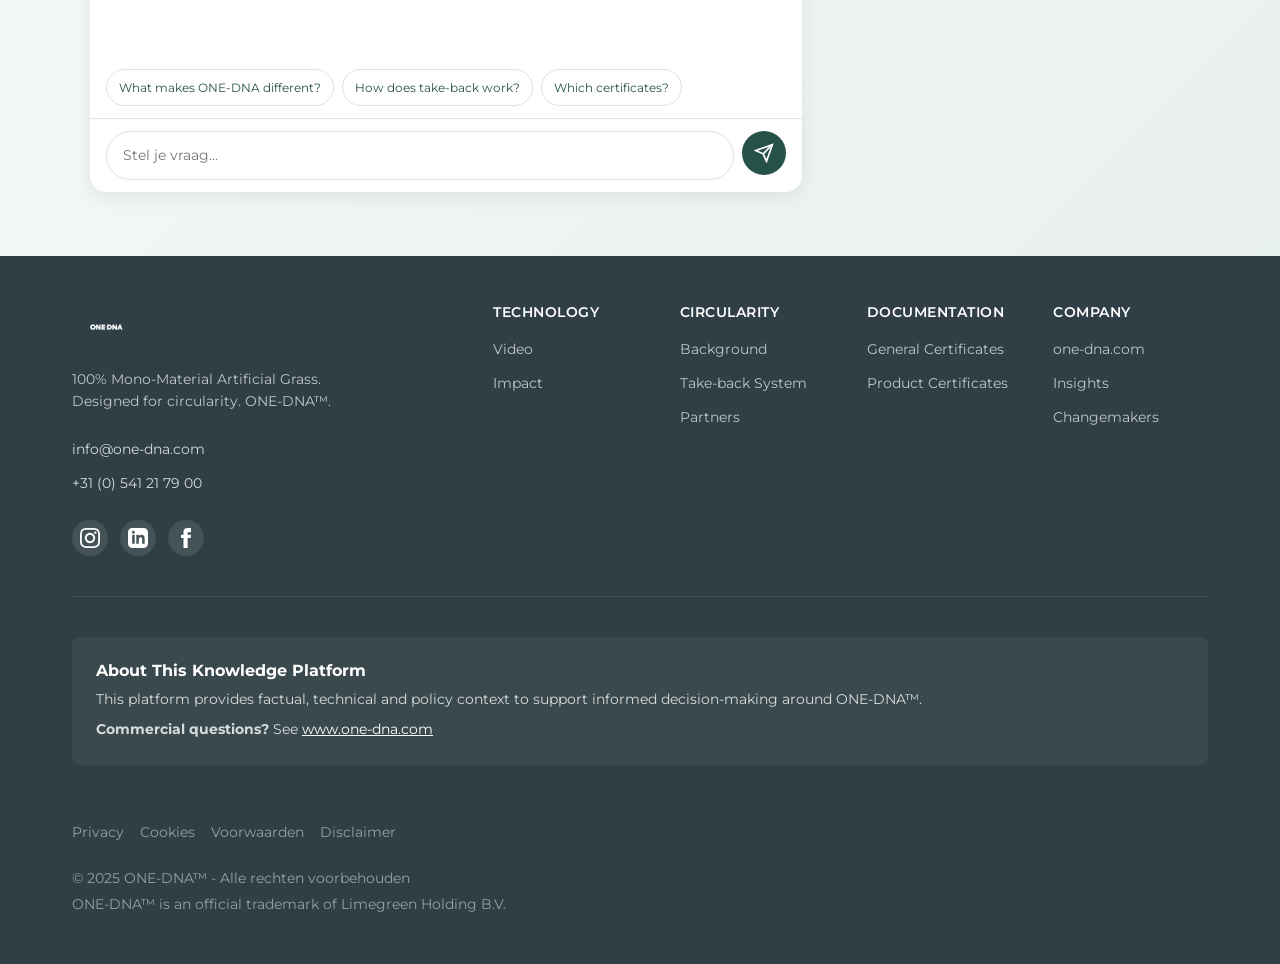
==== commit 5a469e02: "Add comprehensive i18n translations for circularity and blog pages Circularity page translations: - " ====
--- a/index.html
+++ b/index.html
@@ -530,22 +530,22 @@
                         <div class="chat-messages" id="chatMessages">
                             <div class="chat-message chat-message--bot">
                                 <div class="chat-message__content">
-                                    <p>Hoi! Ik help je graag met vragen over:</p>
+                                    <p data-i18n="chat_greeting">Hoi! Ik help je graag met vragen over:</p>
                                     <ul>
-                                        <li>Mono-materiaal technologie & productie</li>
-                                        <li>Take-back systeem & circulariteit</li>
-                                        <li>Certificaten & documentatie</li>
-                                        <li>Installatie & praktische tips</li>
+                                        <li data-i18n="chat_topic1">Mono-materiaal technologie & productie</li>
+                                        <li data-i18n="chat_topic2">Take-back systeem & circulariteit</li>
+                                        <li data-i18n="chat_topic3">Certificaten & documentatie</li>
+                                        <li data-i18n="chat_topic4">Installatie & praktische tips</li>
                                     </ul>
-                                    <p>Waar kan ik je mee helpen?</p>
+                                    <p data-i18n="chat_help_question">Waar kan ik je mee helpen?</p>
                                 </div>
                             </div>
                         </div>
 
                         <div class="chat-suggestions" id="chatSuggestions">
-                            <button class="chat-suggestion" onclick="sendSuggestion('Wat maakt ONE-DNA anders dan traditioneel kunstgras?')">Wat maakt ONE-DNA anders?</button>
-                            <button class="chat-suggestion" onclick="sendSuggestion('Hoe werkt het take-back systeem?')">Hoe werkt take-back?</button>
-                            <button class="chat-suggestion" onclick="sendSuggestion('Welke certificaten zijn beschikbaar?')">Welke certificaten?</button>
+                            <button class="chat-suggestion" data-i18n="chat_suggest1" data-suggestion-key="chat_suggest1_full">Wat maakt ONE-DNA anders?</button>
+                            <button class="chat-suggestion" data-i18n="chat_suggest2" data-suggestion-key="chat_suggest2_full">Hoe werkt take-back?</button>
+                            <button class="chat-suggestion" data-i18n="chat_suggest3" data-suggestion-key="chat_suggest3_full">Welke certificaten?</button>
                         </div>
 
                         <form class="chat-input" id="chatForm">
@@ -553,6 +553,7 @@
                                 type="text"
                                 id="chatInput"
                                 placeholder="Stel je vraag..."
+                                data-i18n-placeholder="chat_placeholder"
                                 autocomplete="off"
                                 aria-label="Chat bericht"
                             >
